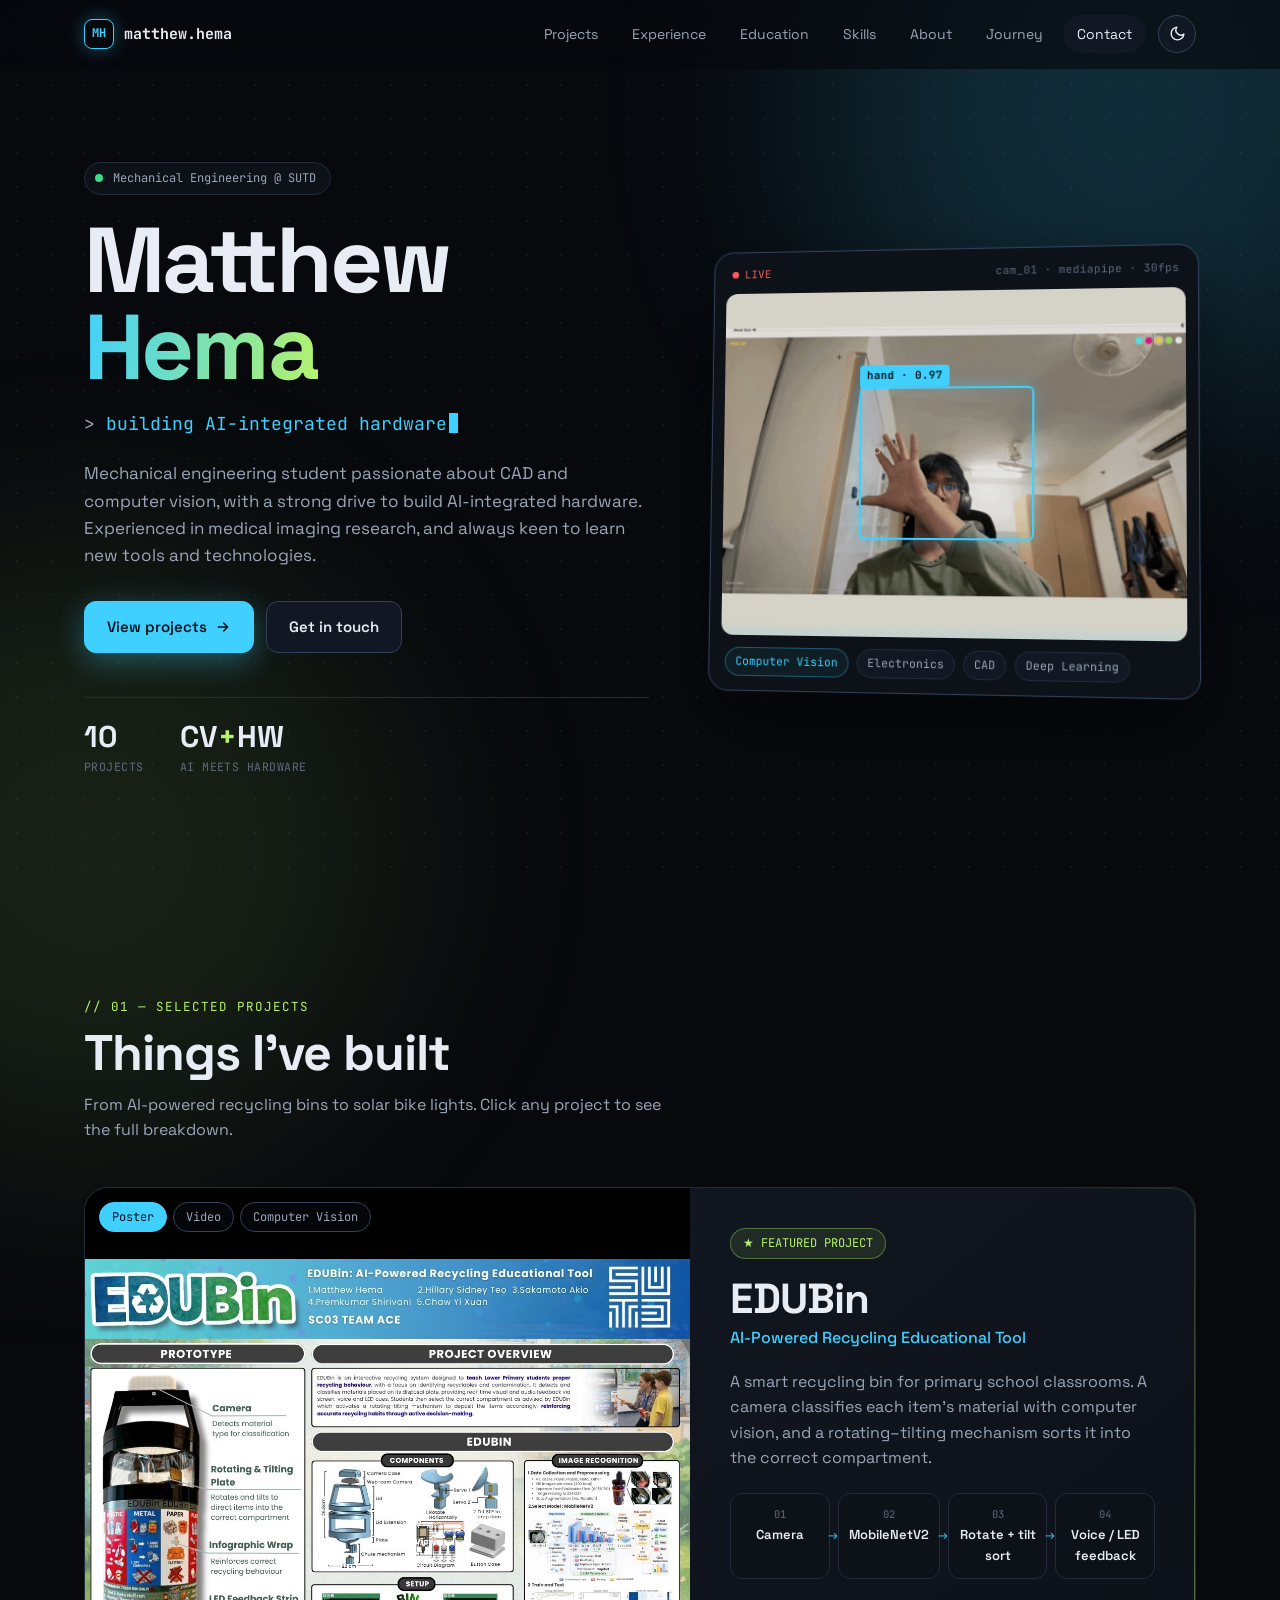
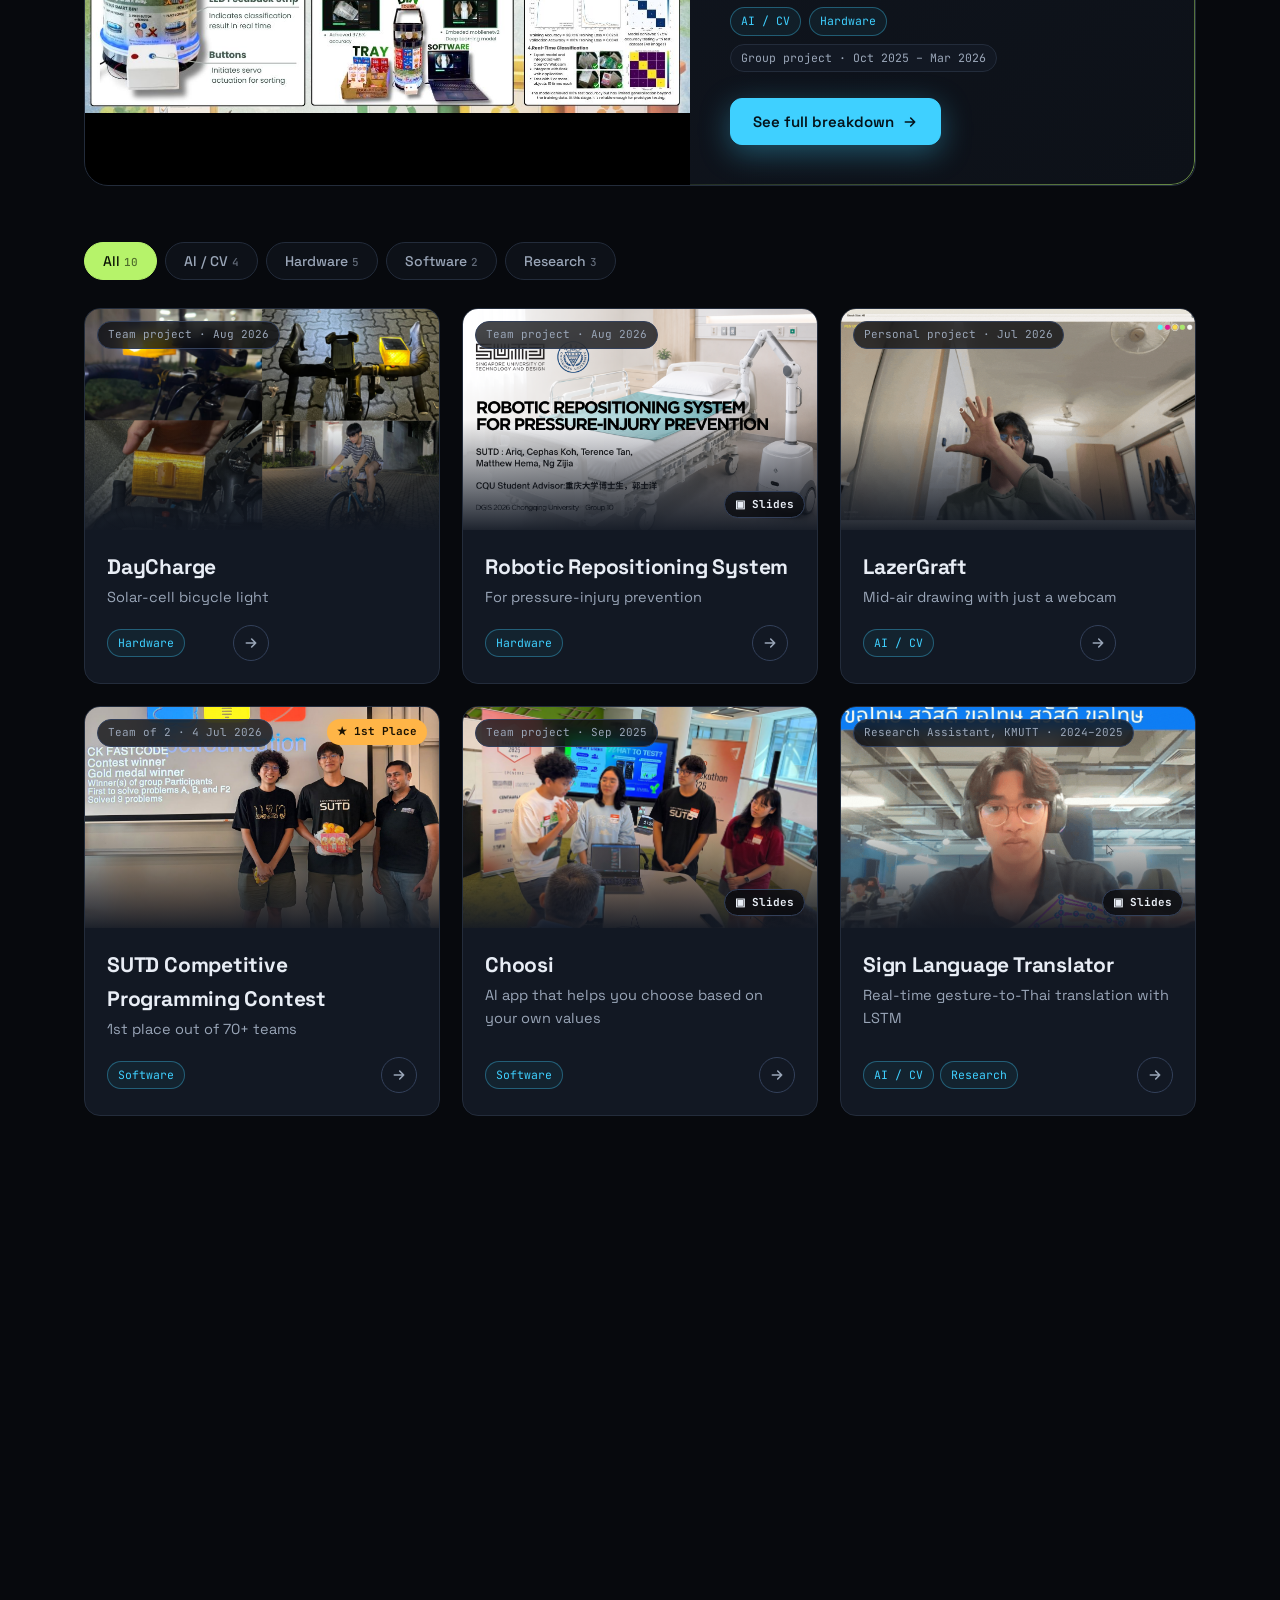
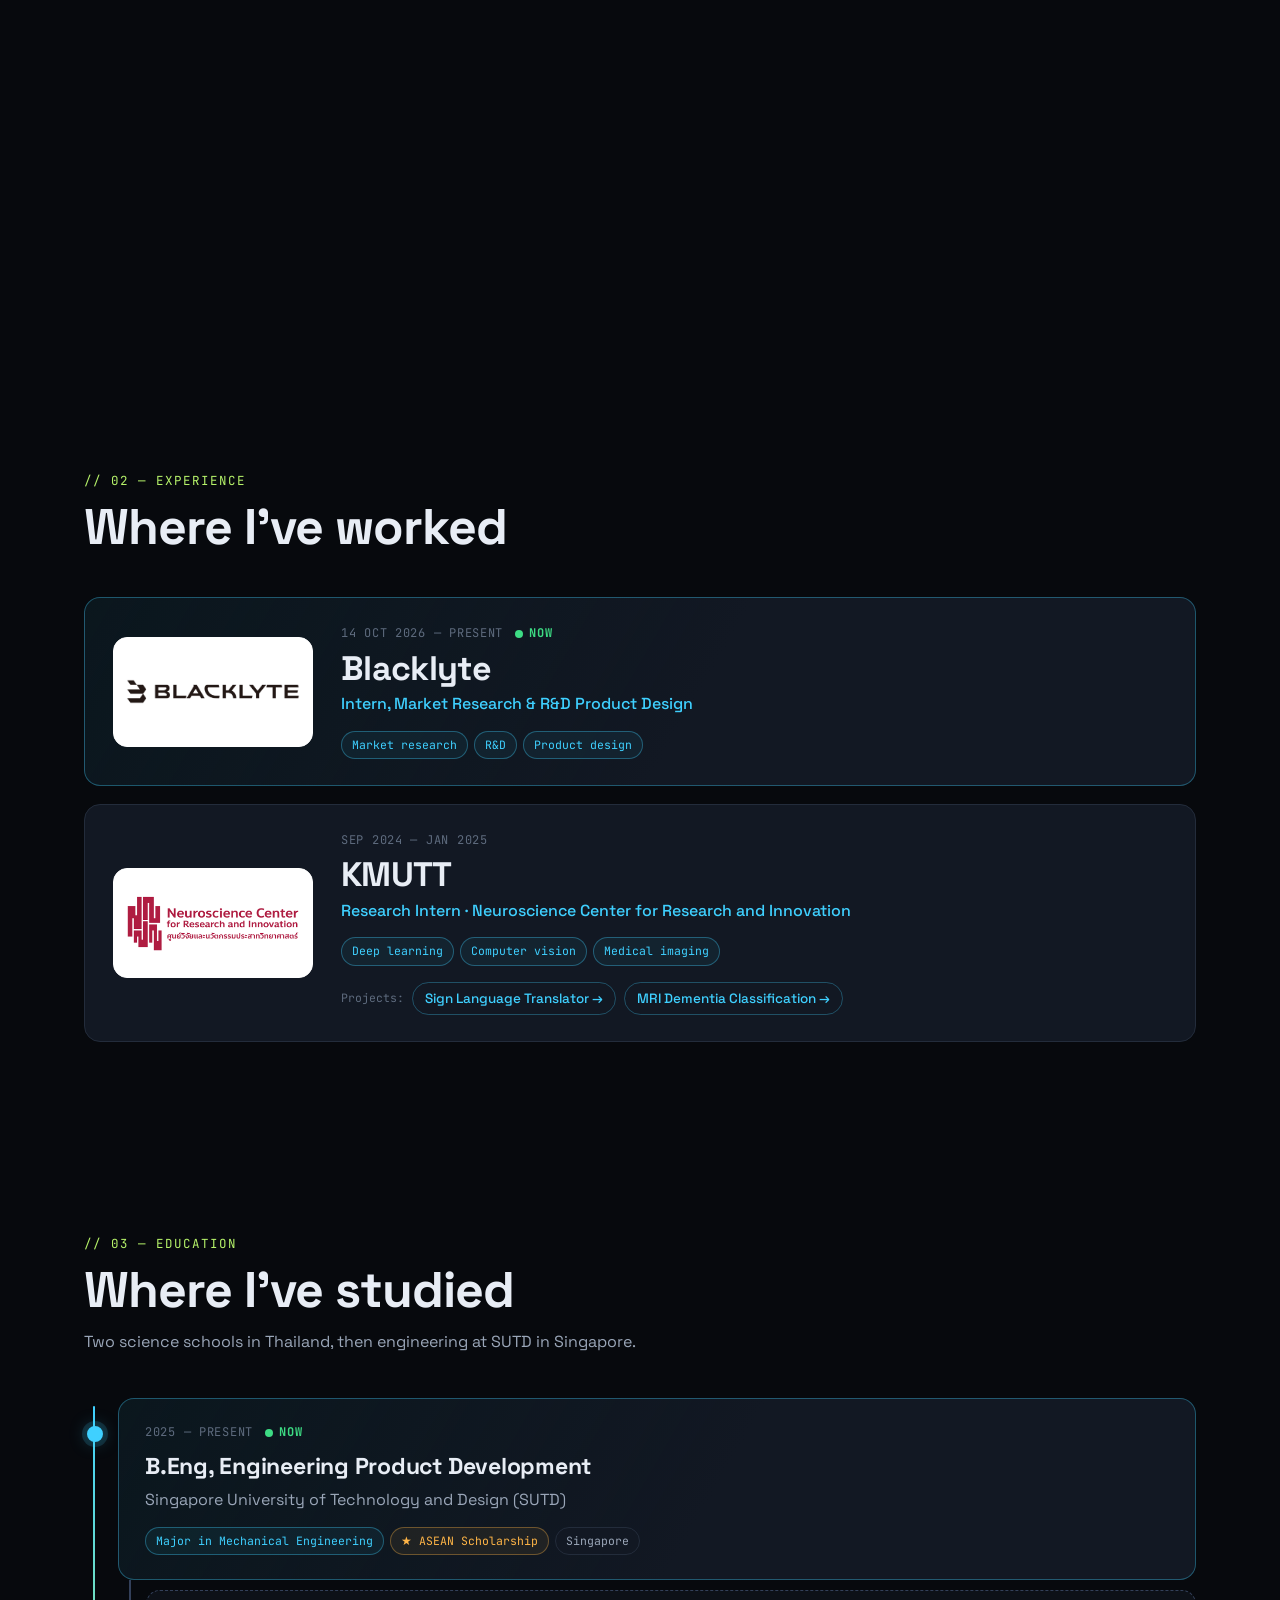
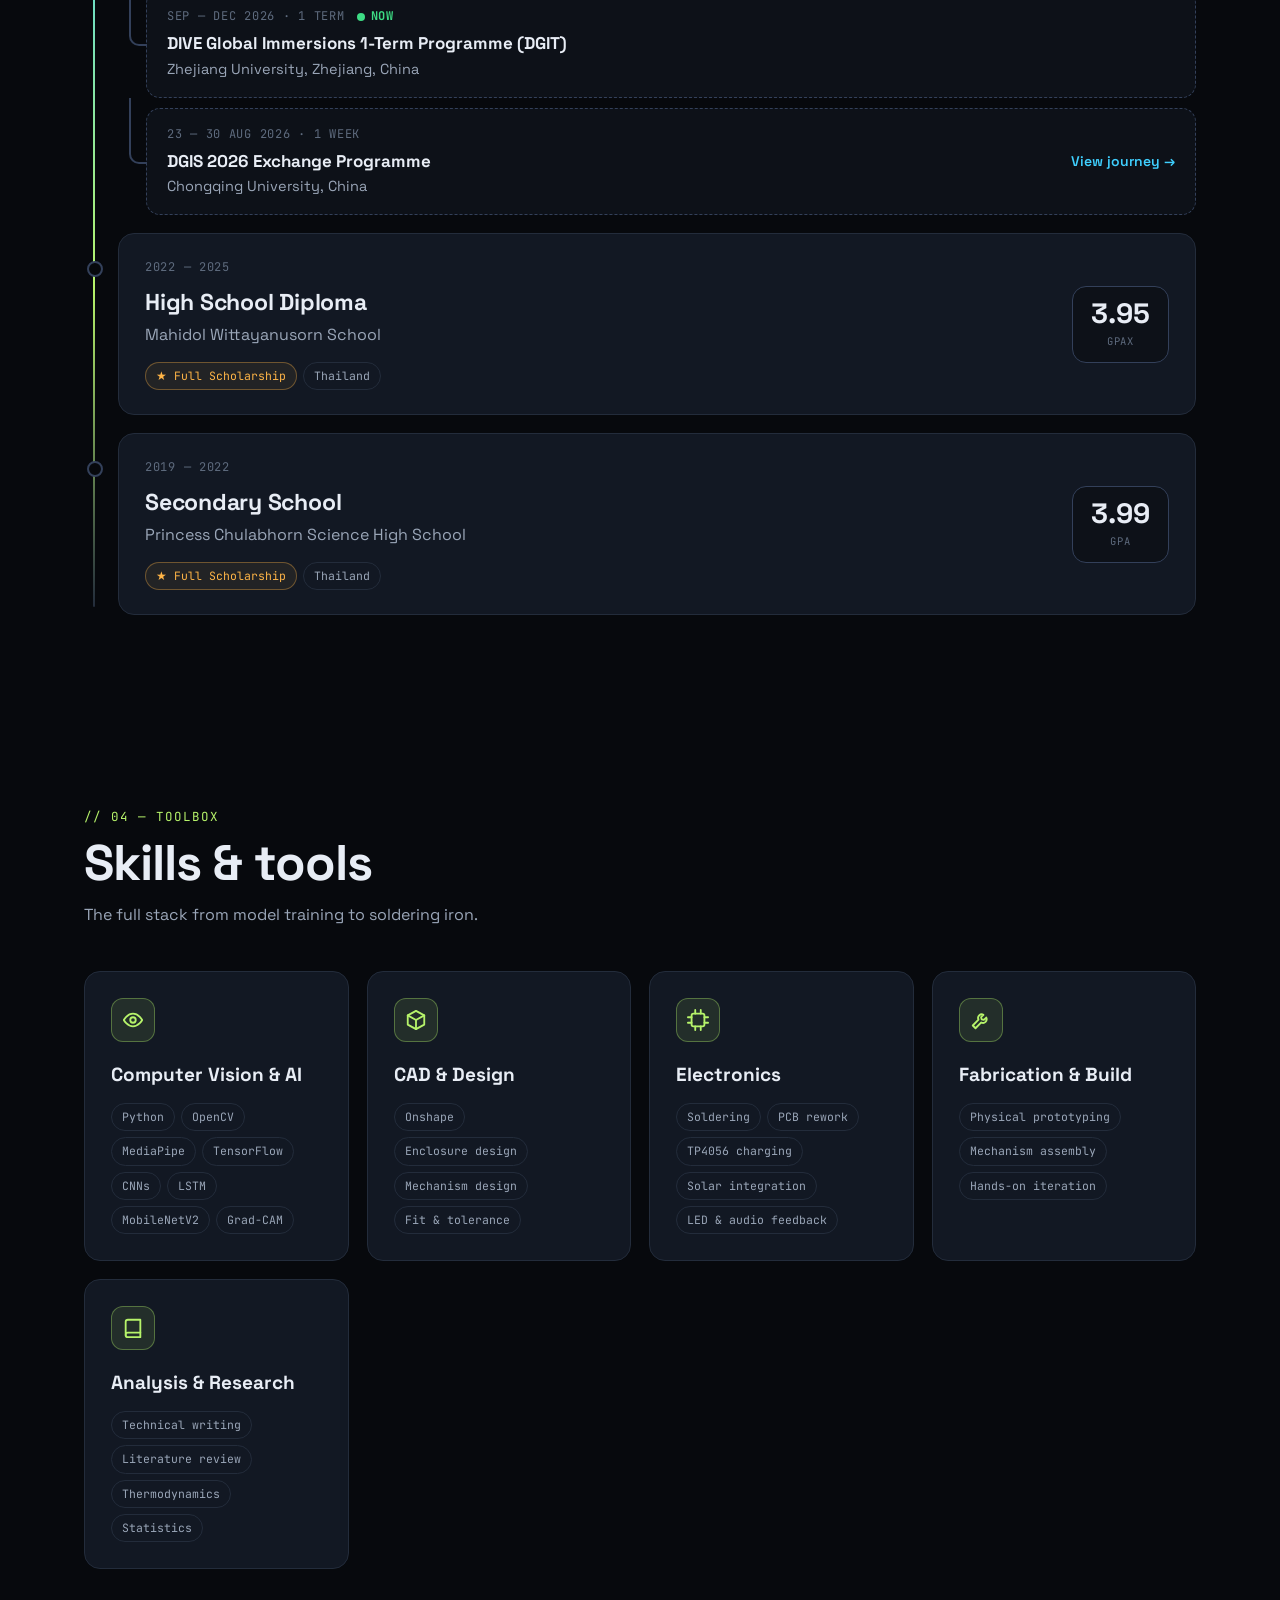
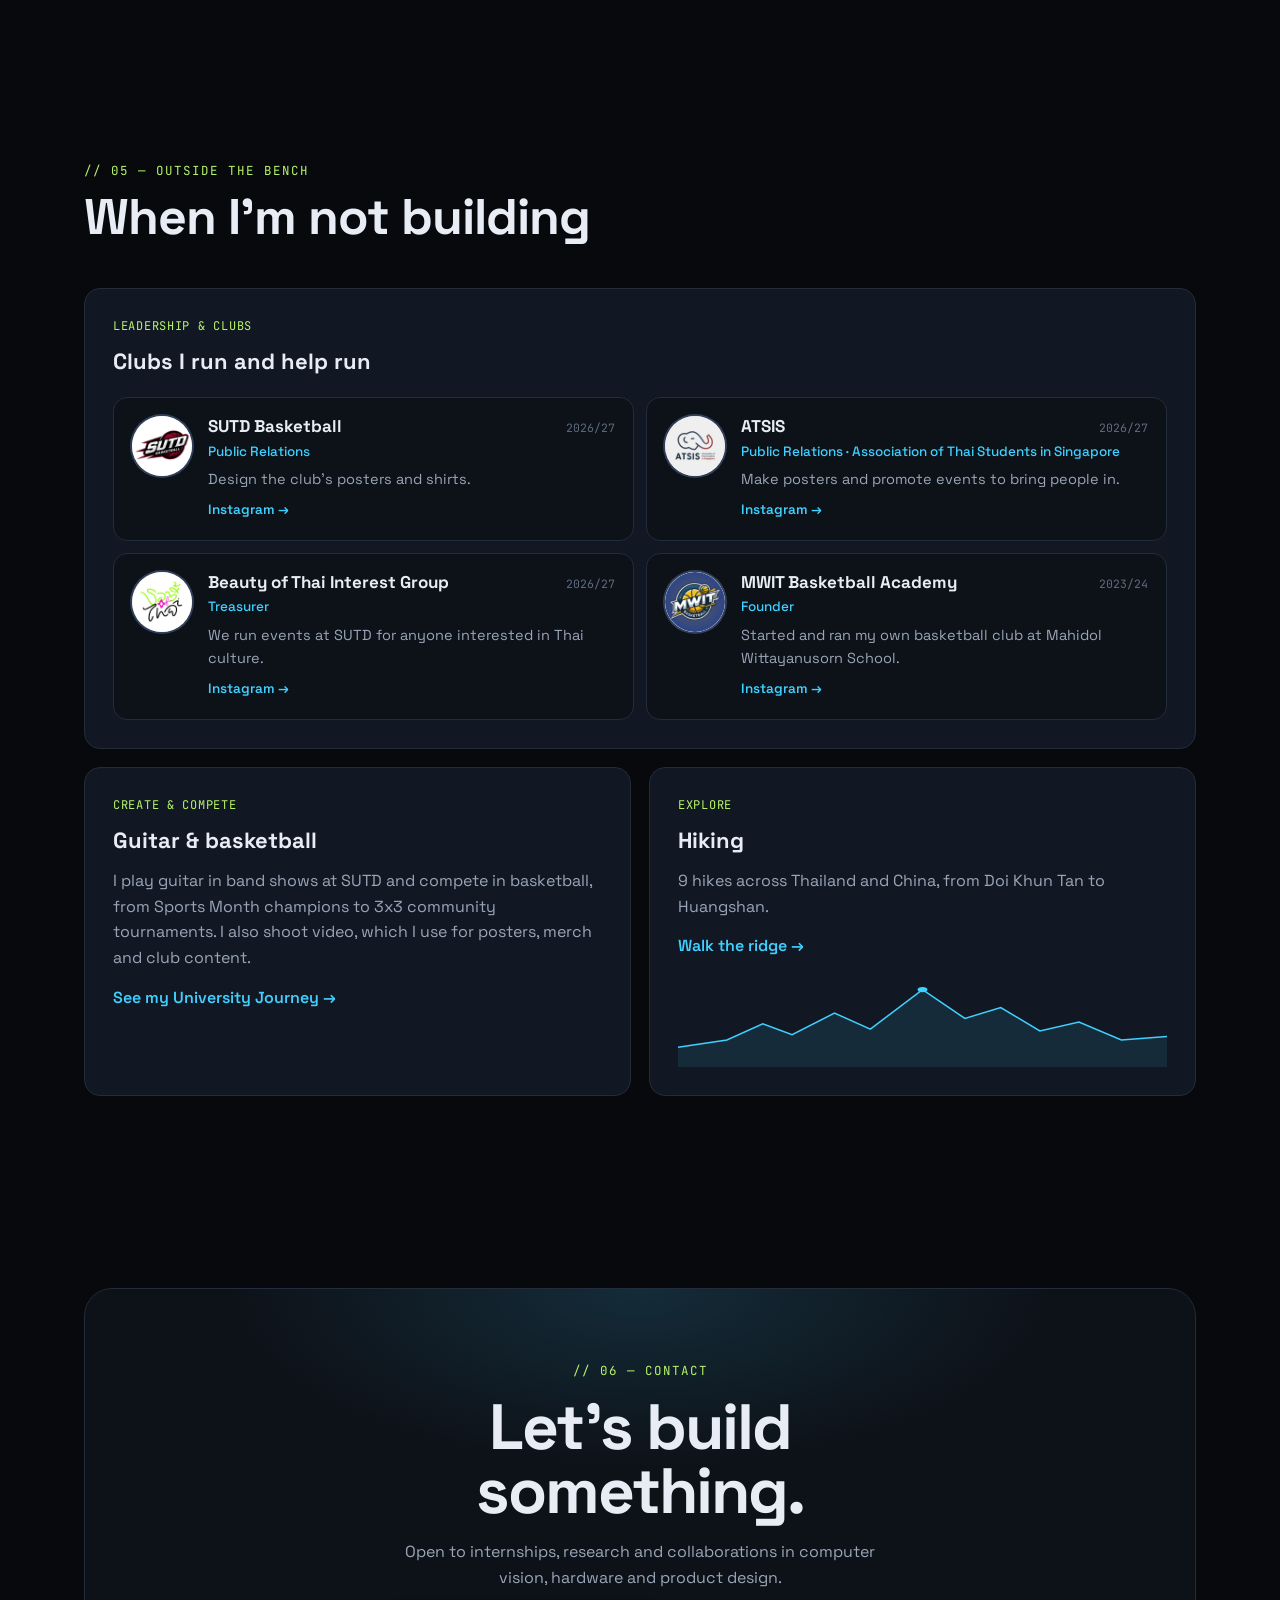
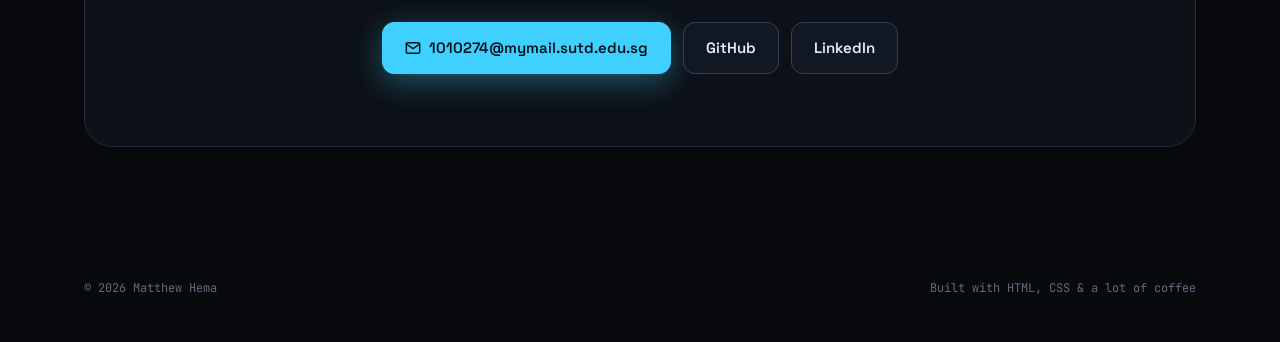
==== index.html @ cde716ae "Add University Journey page, light mode, clubs and new projects - journey.html: term-by-term class p" ====
<!DOCTYPE html>
<html lang="en">
<head>
<meta charset="UTF-8">
<meta name="viewport" content="width=device-width, initial-scale=1">
<title>Matthew Hema — Portfolio</title>
<meta name="description" content="Mechanical engineering student building AI-integrated hardware: computer vision, electronics and CAD.">
<link rel="preconnect" href="https://fonts.googleapis.com">
<link rel="preconnect" href="https://fonts.gstatic.com" crossorigin>
<link href="https://fonts.googleapis.com/css2?family=Space+Grotesk:wght@400;500;600;700&family=JetBrains+Mono:wght@400;500;700&display=swap" rel="stylesheet">
<style>
  :root{
    --bg:#07090D;
    --bg-2:#0D1118;
    --surface:#121823;
    --surface-2:#182030;
    --border:#232C3B;
    --border-strong:#33405A;  
    --text:#E8EDF5;
    --text-soft:#9AA6B8;
    --text-faint:#5E6B7E;
    --accent:#3FD0FF;
    --accent-2:#7C6CFF;
    --accent-glow:rgba(63,208,255,0.35);
    --warm:#FFB547;
    --nav-bg:rgba(7,9,13,0.65);
    --media-bg:#000;
    --media-bg-2:#05070A;
    --glow-opacity:1;

    --font-head:'Space Grotesk', system-ui, sans-serif;
    --font-mono:'JetBrains Mono', ui-monospace, monospace;

    --radius:16px;
    --max:1160px;
  }

  *{box-sizing:border-box;}
  html{scroll-behavior:smooth;}
  body{
    margin:0;
    background:var(--bg);
    color:var(--text);
    font-family:var(--font-head);
    font-size:16px;
    line-height:1.6;
    overflow-x:hidden;
  }
  img{max-width:100%; display:block;}
  a{color:inherit;}
  ::selection{background:var(--accent); color:var(--bg);}

  /* background: interactive dot grid canvas + soft glows */
  #bgCanvas{
    position:fixed; inset:0;
    width:100%; height:100%;
    z-index:-2;
    pointer-events:none;
  }
  .glow{
    position:fixed;
    width:620px; height:620px;
    border-radius:50%;
    filter:blur(120px);
    opacity:0.18;
    z-index:-1;
    pointer-events:none;
  }
  .glow.a{background:var(--accent); top:-200px; right:-160px;}
  .glow.b{background:var(--accent-2); bottom:-260px; left:-220px; opacity:0.14;}

  .wrap{max-width:var(--max); margin:0 auto; padding:0 24px;}

  /* NAV */
  .nav{
    position:sticky; top:0;
    z-index:50;
    backdrop-filter:blur(14px);
    -webkit-backdrop-filter:blur(14px);
    background:var(--nav-bg);
    border-bottom:1px solid transparent;
    transition:border-color .3s ease;
  }
  .nav.scrolled{border-bottom-color:var(--border);}
  .nav-inner{
    display:flex; align-items:center; justify-content:space-between;
    height:68px;
  }
  .logo{
    font-family:var(--font-mono);
    font-weight:700;
    font-size:15px;
    text-decoration:none;
    display:flex; align-items:center; gap:10px;
  }
  .logo-mark{
    width:30px; height:30px;
    border:1.5px solid var(--accent);
    border-radius:8px;
    display:grid; place-items:center;
    color:var(--accent);
    font-size:12px;
    box-shadow:0 0 18px var(--accent-glow);
  }
  .nav-links{display:flex; gap:6px;}
  .nav-links a{
    text-decoration:none;
    font-size:14px;
    color:var(--text-soft);
    padding:8px 14px;
    border-radius:999px;
    transition:color .2s, background .2s;
  }
  .nav-links a:hover, .nav-links a.active{color:var(--text); background:var(--surface);}

  /* HERO */
  .hero{
    min-height:calc(100vh - 68px);
    display:grid;
    grid-template-columns:1.15fr 1fr;
    gap:56px;
    align-items:center;
    padding:48px 0 80px;
  }
  .status-pill{
    display:inline-flex; align-items:center; gap:10px;
    font-family:var(--font-mono);
    font-size:12px;
    color:var(--text-soft);
    border:1px solid var(--border);
    background:var(--bg-2);
    padding:6px 14px 6px 10px;
    border-radius:999px;
  }
  .pulse{
    width:8px; height:8px; border-radius:50%;
    background:#3DDC84;
    box-shadow:0 0 0 0 rgba(61,220,132,.6);
    animation:pulse 2s infinite;
  }
  @keyframes pulse{
    0%{box-shadow:0 0 0 0 rgba(61,220,132,.55);}
    70%{box-shadow:0 0 0 10px rgba(61,220,132,0);}
    100%{box-shadow:0 0 0 0 rgba(61,220,132,0);}
  }
  h1.hero-name{
    font-size:clamp(48px, 8vw, 92px);
    line-height:0.95;
    letter-spacing:-0.03em;
    margin:22px 0 18px;
    font-weight:700;
  }
  h1.hero-name .grad{
    background:linear-gradient(100deg, var(--accent) 0%, var(--accent-2) 100%);
    -webkit-background-clip:text; background-clip:text;
    color:transparent;
  }
  .typed-line{
    font-family:var(--font-mono);
    font-size:clamp(15px, 2vw, 18px);
    color:var(--text-soft);
    min-height:1.6em;
  }
  .typed-line .typed{color:var(--accent);}
  .typed-line .caret{
    display:inline-block; width:9px; height:1.1em;
    background:var(--accent);
    vertical-align:-3px; margin-left:2px;
    animation:blink 1s steps(1) infinite;
  }
  @keyframes blink{50%{opacity:0;}}
  .hero-bio{
    color:var(--text-soft);
    max-width:52ch;
    font-size:17px;
    margin:22px 0 32px;
  }
  .btn-row{display:flex; gap:12px; flex-wrap:wrap;}
  .btn{
    display:inline-flex; align-items:center; gap:8px;
    font-family:var(--font-head);
    font-weight:600;
    font-size:15px;
    padding:13px 22px;
    border-radius:12px;
    text-decoration:none;
    border:1px solid var(--border-strong);
    color:var(--text);
    background:var(--surface);
    cursor:pointer;
    transition:transform .2s, box-shadow .2s, border-color .2s;
  }
  .btn:hover{transform:translateY(-2px); border-color:var(--accent);}
  .btn.primary{
    background:var(--accent);
    color:#04121A;
    border-color:var(--accent);
    box-shadow:0 8px 30px var(--accent-glow);
  }
  .btn.primary:hover{box-shadow:0 12px 40px var(--accent-glow);}

  .stats{
    display:flex; gap:36px; flex-wrap:wrap;
    margin-top:44px;
    padding-top:24px;
    border-top:1px solid var(--border);
  }
  .stat .num{font-size:30px; font-weight:700; line-height:1;}
  .stat .num span{color:var(--accent);}
  .stat .lbl{font-family:var(--font-mono); font-size:11.5px; color:var(--text-faint); margin-top:6px; letter-spacing:.04em;}

  /* hero "camera feed" panel */
  .feed{
    position:relative;
    border-radius:20px;
    border:1px solid var(--border-strong);
    background:var(--bg-2);
    padding:12px;
    box-shadow:0 30px 80px rgba(0,0,0,.5), 0 0 0 1px rgba(63,208,255,.05);
    transform:perspective(1200px) rotateY(-6deg) rotateX(3deg);
    transition:transform .4s ease;
  }
  .feed:hover{transform:perspective(1200px) rotateY(0) rotateX(0);}
  .feed-top{
    display:flex; justify-content:space-between; align-items:center;
    font-family:var(--font-mono); font-size:11px; color:var(--text-faint);
    padding:2px 6px 10px;
  }
  .feed-top .rec{color:#FF5D5D; display:flex; align-items:center; gap:6px;}
  .feed-top .rec::before{content:""; width:7px; height:7px; border-radius:50%; background:#FF5D5D; animation:blink 1.2s steps(1) infinite;}
  .feed-screen{
    position:relative;
    aspect-ratio:4/3;
    border-radius:12px;
    overflow:hidden;
    background:#000;
  }
  .feed-screen img{width:100%; height:100%; object-fit:cover; opacity:.92;}
  .scanline{
    position:absolute; left:0; right:0; height:2px;
    background:linear-gradient(90deg, transparent, var(--accent), transparent);
    box-shadow:0 0 14px var(--accent);
    animation:scan 3.2s linear infinite;
  }
  @keyframes scan{0%{top:0;} 100%{top:100%;}}
  .bbox{
    position:absolute;
    border:2px solid var(--accent);
    border-radius:6px;
    box-shadow:0 0 16px var(--accent-glow), inset 0 0 16px rgba(63,208,255,.15);
    transition:left .25s ease, top .25s ease, width .25s ease, height .25s ease;
    pointer-events:none;
  }
  .bbox-label{
    position:absolute; top:-24px; left:-2px;
    font-family:var(--font-mono); font-size:11px; font-weight:700;
    background:var(--accent); color:#04121A;
    padding:2px 7px; border-radius:4px 4px 4px 0;
    white-space:nowrap;
  }
  .feed-bottom{
    display:flex; gap:8px; flex-wrap:wrap;
    padding:12px 4px 2px;
  }
  .chip{
    font-family:var(--font-mono);
    font-size:11.5px;
    color:var(--text-soft);
    border:1px solid var(--border);
    background:var(--surface);
    padding:4px 10px;
    border-radius:999px;
    white-space:nowrap;
  }
  .chip.accent{color:var(--accent); border-color:rgba(63,208,255,.35); background:rgba(63,208,255,.06);}

  /* SECTIONS */
  section{padding:96px 0;}
  .sec-head{margin-bottom:44px;}
  .sec-kicker{
    font-family:var(--font-mono);
    font-size:12.5px;
    color:var(--accent);
    letter-spacing:.08em;
  }
  .sec-title{
    font-size:clamp(32px, 5vw, 50px);
    letter-spacing:-0.02em;
    line-height:1.05;
    margin:10px 0 12px;
  }
  .sec-sub{color:var(--text-soft); max-width:60ch; margin:0;}

  /* FEATURED */
  .featured{
    display:grid;
    grid-template-columns:1.2fr 1fr;
    border:1px solid var(--border);
    border-radius:24px;
    background:linear-gradient(140deg, var(--surface) 0%, var(--bg-2) 100%);
    overflow:hidden;
    position:relative;
  }
  .featured::before{
    content:"";
    position:absolute; inset:0;
    border-radius:24px;
    padding:1px;
    background:linear-gradient(130deg, rgba(63,208,255,.6), transparent 40%, transparent 60%, rgba(124,108,255,.5));
    -webkit-mask:linear-gradient(#000 0 0) content-box, linear-gradient(#000 0 0);
    -webkit-mask-composite:xor; mask-composite:exclude;
    pointer-events:none;
  }
  .featured-media{
    position:relative;
    background:var(--media-bg);
    min-height:420px;
  }
  .featured-media .fm{
    position:absolute; inset:0;
    width:100%; height:100%;
    object-fit:contain;
    border:0;
    opacity:0; visibility:hidden;
    transition:opacity .4s ease, visibility .4s;
  }
  .featured-media .fm.active{opacity:1; visibility:visible;}
  .media-tabs{
    position:absolute; left:14px; top:14px;
    display:flex; gap:6px; z-index:2;
  }
  .media-tab{
    font-family:var(--font-mono); font-size:12px;
    padding:6px 12px; border-radius:999px;
    border:1px solid var(--border-strong);
    background:rgba(7,9,13,.75);
    color:var(--text-soft);
    cursor:pointer;
    backdrop-filter:blur(8px);
  }
  .media-tab.active{color:#04121A; background:var(--accent); border-color:var(--accent);}
  .featured-body{padding:40px;}
  .featured-badge{
    display:inline-flex; align-items:center; gap:8px;
    font-family:var(--font-mono); font-size:12px;
    color:var(--warm);
    border:1px solid rgba(255,181,71,.35);
    background:rgba(255,181,71,.07);
    padding:5px 12px; border-radius:999px;
  }
  .featured-body h3{
    font-size:clamp(30px, 4vw, 42px);
    letter-spacing:-0.02em;
    margin:18px 0 4px;
    line-height:1.05;
  }
  .featured-body .subtitle{color:var(--accent); font-weight:500; margin-bottom:18px;}
  .featured-body p{color:var(--text-soft); margin:0 0 22px;}
  .tag-row{display:flex; gap:8px; flex-wrap:wrap; margin-bottom:26px;}

  .pipeline{
    display:grid;
    grid-template-columns:repeat(4, 1fr);
    gap:8px;
    margin:0 0 28px;
  }
  .pipe-step{
    border:1px solid var(--border);
    background:var(--bg-2);
    border-radius:12px;
    padding:12px 10px;
    text-align:center;
    position:relative;
  }
  .pipe-step .n{font-family:var(--font-mono); font-size:10.5px; color:var(--text-faint);}
  .pipe-step .t{font-size:13px; font-weight:600; margin-top:2px;}
  .pipe-step:not(:last-child)::after{
    content:"→";
    position:absolute; right:-9px; top:50%;
    transform:translateY(-50%);
    color:var(--accent); font-size:12px;
    z-index:1;
  }

  /* FILTERS + GRID */
  .filters{display:flex; gap:8px; flex-wrap:wrap; margin-bottom:28px;}
  .filter{
    font-family:var(--font-head);
    font-size:14px; font-weight:500;
    padding:9px 18px;
    border-radius:999px;
    border:1px solid var(--border);
    background:var(--bg-2);
    color:var(--text-soft);
    cursor:pointer;
    transition:all .2s ease;
  }
  .filter:hover{color:var(--text); border-color:var(--border-strong);}
  .filter.active{color:#04121A; background:var(--text); border-color:var(--text);}
  .filter .count{font-family:var(--font-mono); font-size:11px; opacity:.6; margin-left:4px;}

  .grid{
    display:grid;
    grid-template-columns:repeat(auto-fill, minmax(330px, 1fr));
    gap:22px;
  }
  .card{
    position:relative;
    border:1px solid var(--border);
    border-radius:var(--radius);
    background:var(--surface);
    overflow:hidden;
    cursor:pointer;
    text-align:left;
    color:inherit;
    font:inherit;
    padding:0;
    display:flex; flex-direction:column;
    transition:transform .3s ease, border-color .3s ease, box-shadow .3s ease, opacity .3s ease;
  }
  .card:hover, .card:focus-visible{
    transform:translateY(-6px);
    border-color:rgba(63,208,255,.5);
    box-shadow:0 20px 50px rgba(0,0,0,.45), 0 0 30px rgba(63,208,255,.08);
    outline:none;
  }
  .card.hide{display:none;}
  .card-media{
    position:relative;
    aspect-ratio:16/10;
    overflow:hidden;
    background:var(--media-bg);
  }
  .card-media img{
    width:100%; height:100%;
    object-fit:cover;
    transition:transform .6s ease;
  }
  .card:hover .card-media img{transform:scale(1.06);}
  .no-media{
    width:100%; height:100%;
    display:flex; flex-direction:column; align-items:center; justify-content:center; gap:10px;
    font-family:var(--font-mono); font-size:12px; color:var(--text-faint);
    background:
      radial-gradient(circle at 50% 40%, rgba(63,208,255,.10), transparent 60%),
      var(--bg-2);
  }
  .card-media::after{
    content:"";
    position:absolute; inset:0;
    background:linear-gradient(180deg, transparent 50%, color-mix(in srgb, var(--surface) 95%, transparent) 100%);
  }
  .card-type{
    position:absolute; top:12px; left:12px; z-index:1;
    font-family:var(--font-mono); font-size:11px;
    padding:4px 10px; border-radius:999px;
    background:rgba(7,9,13,.75); border:1px solid var(--border-strong);
    color:var(--text-soft);
    backdrop-filter:blur(8px);
  }
  .card-award, .card-video{
    position:absolute; top:12px; right:12px; z-index:1;
    font-family:var(--font-mono); font-size:11px; font-weight:700;
    padding:4px 10px; border-radius:999px;
    color:#1A1203; background:var(--warm);
    box-shadow:0 0 18px rgba(255,181,71,.35);
  }
  .card-video{
    top:auto; bottom:12px; right:12px;
    color:var(--text); background:rgba(7,9,13,.75);
    border:1px solid var(--border-strong); box-shadow:none;
    backdrop-filter:blur(8px);
  }
  .card-body{padding:20px 22px 22px; display:flex; flex-direction:column; flex:1;}
  .card-body h3{font-size:21px; margin:0 0 2px; letter-spacing:-0.01em;}
  .card-body .card-sub{color:var(--text-soft); font-size:14.5px; margin:0 0 16px;}
  .card-foot{
    margin-top:auto;
    display:flex; justify-content:space-between; align-items:center; gap:10px;
  }
  .card-tags{display:flex; gap:6px; flex-wrap:wrap;}
  .card-arrow{
    flex:none;
    width:36px; height:36px; border-radius:50%;
    border:1px solid var(--border-strong);
    display:grid; place-items:center;
    color:var(--text-soft);
    transition:all .3s ease;
  }
  .card:hover .card-arrow{background:var(--accent); border-color:var(--accent); color:#04121A; transform:rotate(-45deg);}

  .card.placeholder{
    cursor:default;
    border-style:dashed;
    background:transparent;
    align-items:center; justify-content:center;
    min-height:320px;
    text-align:center;
    padding:24px;
  }
  .card.placeholder:hover{transform:none; box-shadow:none; border-color:var(--border-strong);}
  .placeholder .plus{
    width:54px; height:54px; border-radius:50%;
    border:1px dashed var(--border-strong);
    display:grid; place-items:center;
    font-size:24px; color:var(--text-faint);
    margin:0 auto 14px;
  }
  .placeholder .ph-title{font-weight:600;}
  .placeholder .ph-sub{font-family:var(--font-mono); font-size:12px; color:var(--text-faint);}

  /* MODAL */
  .modal{
    position:fixed; inset:0; z-index:100;
    display:none;
    align-items:center; justify-content:center;
    padding:24px;
  }
  .modal.open{display:flex;}
  .modal-backdrop{
    position:absolute; inset:0;
    background:rgba(3,5,8,.78);
    backdrop-filter:blur(6px);
    animation:fade .25s ease;
  }
  .modal-panel{
    position:relative;
    width:min(1040px, 100%);
    max-height:calc(100vh - 48px);
    overflow:auto;
    background:var(--bg-2);
    border:1px solid var(--border-strong);
    border-radius:22px;
    box-shadow:0 40px 120px rgba(0,0,0,.6);
    animation:pop .3s cubic-bezier(.2,.9,.3,1.2);
  }
  @keyframes fade{from{opacity:0;}}
  @keyframes pop{from{opacity:0; transform:translateY(20px) scale(.97);}}
  .modal-close{
    position:absolute; top:14px; right:14px; z-index:3;
    width:40px; height:40px; border-radius:50%;
    border:1px solid var(--border-strong);
    background:rgba(7,9,13,.8);
    color:var(--text); font-size:20px;
    cursor:pointer;
    display:grid; place-items:center;
  }
  .modal-close:hover{border-color:var(--accent); color:var(--accent);}
  .modal-grid{display:grid; grid-template-columns:1.15fr 1fr;}
  .modal-gallery{padding:16px; background:var(--media-bg); border-radius:22px 0 0 22px;}
  .modal-main{
    aspect-ratio:4/3;
    border-radius:12px;
    overflow:hidden;
    background:var(--media-bg-2);
  }
  .modal-main img{width:100%; height:100%; object-fit:contain;}
  .modal-main iframe{width:100%; height:100%; border:0; display:block;}
  .thumb{position:relative;}
  .thumb.is-video::after{
    content:"▶";
    position:absolute; inset:0;
    display:grid; place-items:center;
    color:#fff; font-size:16px;
    background:rgba(0,0,0,.35);
  }
  .results{
    display:grid; grid-template-columns:repeat(3, 1fr);
    gap:8px; margin:18px 0 0;
  }
  .result{
    border:1px solid var(--border);
    background:var(--surface);
    border-radius:12px;
    padding:12px;
  }
  .result .r-num{font-size:22px; font-weight:700; color:var(--accent); line-height:1.1;}
  .result .r-lbl{font-family:var(--font-mono); font-size:10.5px; color:var(--text-faint); margin-top:4px; line-height:1.4;}
  .awards{list-style:none; padding:0; margin:18px 0 0; display:grid; gap:8px;}
  .awards li{
    display:flex; gap:10px; align-items:flex-start;
    font-size:14px; color:var(--text);
    border:1px solid rgba(255,181,71,.25);
    background:rgba(255,181,71,.05);
    border-radius:10px;
    padding:9px 12px;
  }
  .awards li::before{content:"★"; color:var(--warm); flex:none;}
  .modal-thumbs{display:flex; gap:8px; margin-top:10px; flex-wrap:wrap;}
  .thumb{
    width:84px; aspect-ratio:4/3;
    border-radius:8px; overflow:hidden;
    border:2px solid transparent;
    padding:0; background:var(--media-bg-2);
    cursor:pointer; opacity:.55;
    transition:opacity .2s, border-color .2s;
  }
  .thumb img{width:100%; height:100%; object-fit:cover;}
  .thumb-text{display:grid; place-items:center; height:100%; font-family:var(--font-mono); font-size:11px; color:var(--text-soft);}
  /* slide decks are 16:9, so drop the 4:3 frame when one is showing */
  .modal-main:has(iframe){aspect-ratio:16/9;}
  .thumb.active, .thumb:hover{opacity:1; border-color:var(--accent);}
  .thumb-label{font-family:var(--font-mono); font-size:11px; color:var(--text-faint); margin-top:8px;}
  .modal-info{padding:36px 34px 34px;}
  .modal-info .m-type{font-family:var(--font-mono); font-size:12px; color:var(--warm);}
  .modal-info h3{font-size:clamp(26px, 3.4vw, 34px); line-height:1.1; letter-spacing:-0.02em; margin:10px 0 6px;}
  .modal-info .m-sub{color:var(--accent); margin:0 0 18px; font-weight:500;}
  .modal-info p{color:var(--text-soft); margin:0 0 14px;}
  .specs{
    margin:22px 0 0;
    border:1px solid var(--border);
    border-radius:14px;
    overflow:hidden;
  }
  .spec{
    display:grid; grid-template-columns:120px 1fr;
    gap:14px;
    padding:11px 16px;
    font-size:14px;
    border-top:1px solid var(--border);
  }
  .spec:first-child{border-top:none;}
  .spec dt{font-family:var(--font-mono); font-size:11.5px; color:var(--text-faint); padding-top:2px; letter-spacing:.03em;}
  .spec dd{margin:0; color:var(--text);}
  .m-link{
    display:inline-flex; align-items:center; gap:8px;
    margin-top:22px;
    color:var(--accent); font-weight:600; text-decoration:none;
    border-bottom:1px solid rgba(63,208,255,.4);
  }

  /* EXPERIENCE */
  .jobs{display:grid; gap:18px;}
  .job{
    display:grid; grid-template-columns:200px 1fr; gap:28px; align-items:center;
    border:1px solid var(--border);
    background:var(--surface);
    border-radius:var(--radius);
    padding:26px 28px;
    transition:transform .3s, border-color .3s;
  }
  .job:hover{transform:translateY(-3px); border-color:var(--border-strong);}
  .job.current{
    border-color:rgba(63,208,255,.35);
    background:linear-gradient(120deg, rgba(63,208,255,.07), var(--surface) 55%);
  }
  .job.current:hover{border-color:var(--accent);}
  /* logo panel fits both wide wordmarks and square emblems */
  .job-logo{
    position:relative;
    height:110px; border-radius:14px;
    border:1px solid var(--border-strong);
    background:var(--bg);
    display:grid; place-items:center;
    overflow:hidden;
  }
  .job-logo img{position:absolute; inset:18px; width:calc(100% - 36px); height:calc(100% - 36px); object-fit:contain; z-index:1;}
  .job-logo img + .job-initial{visibility:hidden;}
  /* for logos designed on a white background */
  .job-logo.light{background:#fff; border-color:#fff;}
  .job-logo.light .job-initial{color:#111;}
  .job-logo.light img{inset:12px; width:calc(100% - 24px); height:calc(100% - 24px);}
  .job-initial{font-size:40px; font-weight:700; color:var(--text);}
  .job h3{font-size:clamp(26px, 3.6vw, 34px); line-height:1.1; margin:6px 0 4px; letter-spacing:-0.02em;}
  .job-role{color:var(--accent); margin-bottom:14px; font-weight:500; font-size:16px;}
  .job-links{display:flex; align-items:center; gap:8px; flex-wrap:wrap; margin-top:16px;}
  .job-links-label{font-family:var(--font-mono); font-size:11.5px; color:var(--text-faint);}
  .job-link{
    font:inherit; font-size:13.5px; font-weight:500;
    color:var(--accent);
    background:transparent;
    border:1px solid rgba(63,208,255,.3);
    border-radius:999px;
    padding:5px 12px;
    cursor:pointer;
    transition:background .2s;
  }
  .job-link:hover{background:rgba(63,208,255,.1);}
  @media (max-width:720px){
    .job{grid-template-columns:1fr; gap:18px; padding:20px;}
    .job-logo{height:84px; max-width:240px;}
  }

  /* EDUCATION TIMELINE */
  .timeline{
    list-style:none; margin:0; padding:0 0 0 34px;
    position:relative;
    display:grid; gap:18px;
  }
  .timeline::before{
    content:"";
    position:absolute; left:9px; top:8px; bottom:8px; width:2px;
    background:linear-gradient(180deg, var(--accent), var(--accent-2) 60%, var(--border) 100%);
    border-radius:2px;
  }
  .edu{position:relative;}
  .edu-dot{
    position:absolute; left:-31px; top:28px;
    width:16px; height:16px; border-radius:50%;
    background:var(--bg); border:2px solid var(--border-strong);
  }
  .edu.current .edu-dot{border-color:var(--accent); background:var(--accent); box-shadow:0 0 0 5px rgba(63,208,255,.15), 0 0 18px var(--accent-glow);}
  .edu-card{
    display:flex; justify-content:space-between; align-items:center; gap:24px;
    border:1px solid var(--border);
    background:var(--surface);
    border-radius:var(--radius);
    padding:24px 26px;
    transition:border-color .3s, transform .3s;
  }
  .edu-card:hover{border-color:var(--border-strong); transform:translateX(4px);}
  .edu.current .edu-card{
    border-color:rgba(63,208,255,.35);
    background:linear-gradient(120deg, rgba(63,208,255,.07), var(--surface) 55%);
  }
  .edu-years{
    display:flex; align-items:center; gap:12px; flex-wrap:wrap;
    font-family:var(--font-mono); font-size:12px; color:var(--text-faint); letter-spacing:.06em;
  }
  .now{
    display:inline-flex; align-items:center; gap:6px;
    color:#3DDC84; font-weight:700;
  }
  .edu h3{font-size:clamp(19px, 2.4vw, 23px); margin:6px 0 2px; letter-spacing:-0.01em;}
  .edu-school{color:var(--text-soft); margin-bottom:14px;}
  .edu-chips{display:flex; gap:6px; flex-wrap:wrap;}
  /* short programme attached under a main entry */
  .edu-sub{
    position:relative;
    display:flex; justify-content:space-between; align-items:center; gap:16px; flex-wrap:wrap;
    margin:10px 0 0 28px;
    padding:16px 20px;
    border:1px dashed var(--border-strong);
    border-radius:14px;
    background:var(--bg-2);
    text-decoration:none; color:inherit;
    transition:border-color .3s, transform .3s;
  }
  .edu-sub::before{
    content:"";
    position:absolute; left:-18px; top:-11px;
    width:16px; height:calc(50% + 11px);
    border-left:2px solid var(--border-strong);
    border-bottom:2px solid var(--border-strong);
    border-bottom-left-radius:10px;
  }
  .edu-sub:hover{border-color:var(--accent); transform:translateX(4px);}
  .edu-sub h4{font-size:17px; margin:4px 0 0;}
  .edu-sub .edu-school{margin:0; font-size:14.5px;}
  .edu-sub-cta{color:var(--accent); font-weight:600; font-size:14px;}
  .chip.award{color:var(--warm); border-color:rgba(255,181,71,.35); background:rgba(255,181,71,.07);}
  .edu-gpa{
    flex:none; text-align:center;
    border:1px solid var(--border-strong);
    background:var(--bg-2);
    border-radius:14px;
    padding:12px 18px;
    min-width:96px;
  }
  .edu-gpa .g{font-size:28px; font-weight:700; line-height:1; color:var(--text);}
  .edu-gpa .l{font-family:var(--font-mono); font-size:10.5px; color:var(--text-faint); margin-top:6px; letter-spacing:.08em;}
  @media (max-width:640px){
    .edu-card{flex-direction:column; align-items:flex-start; padding:20px;}
    .edu-gpa{display:flex; align-items:baseline; gap:8px; padding:8px 14px; min-width:0;}
    .edu-gpa .l{margin-top:0;}
  }

  /* SKILLS */
  .skills-grid{
    display:grid;
    grid-template-columns:repeat(auto-fit, minmax(260px, 1fr));
    gap:18px;
  }
  .skill-card{
    border:1px solid var(--border);
    background:var(--surface);
    border-radius:var(--radius);
    padding:26px;
    position:relative;
    overflow:hidden;
    transition:border-color .3s, transform .3s;
  }
  .skill-card:hover{border-color:var(--border-strong); transform:translateY(-3px);}
  .skill-card::before{
    content:"";
    position:absolute; width:160px; height:160px;
    right:-60px; top:-60px; border-radius:50%;
    background:var(--accent);
    filter:blur(60px); opacity:0;
    transition:opacity .4s;
  }
  .skill-card:hover::before{opacity:.18;}
  .skill-icon{
    width:44px; height:44px; border-radius:12px;
    display:grid; place-items:center;
    background:rgba(63,208,255,.08);
    border:1px solid rgba(63,208,255,.25);
    color:var(--accent);
    margin-bottom:18px;
  }
  .skill-card h3{font-size:19px; margin:0 0 12px;}
  .skill-card .chips{display:flex; flex-wrap:wrap; gap:6px;}

  /* ABOUT / HOBBIES */
  .about-grid{
    display:grid;
    grid-template-columns:1fr 1fr;
    gap:18px;
  }
  .hobby{
    border:1px solid var(--border);
    background:var(--surface);
    border-radius:var(--radius);
    padding:28px;
  }
  .hobby .h-tag{font-family:var(--font-mono); font-size:12px; color:var(--warm); letter-spacing:.06em;}
  .hobby h3{font-size:22px; margin:8px 0 10px;}
  .hobby p{color:var(--text-soft); margin:0;}
  /* sits beside the guitar card: text on top, ridge drawing below */
  .hike-card{
    display:flex; flex-direction:column; justify-content:space-between; gap:18px;
    text-decoration:none; color:inherit;
    transition:border-color .3s, transform .3s;
  }
  .hike-card:hover{border-color:var(--accent); transform:translateY(-3px);}
  .hike-cta{display:inline-block; margin-top:14px; color:var(--accent); font-weight:600;}
  .hike-ridge{width:100%; height:90px; display:block;}

  /* LEADERSHIP & CLUBS */
  .clubs{grid-column:1 / -1;}
  .club-list{
    list-style:none; margin:18px 0 0; padding:0;
    display:grid; grid-template-columns:1fr 1fr; gap:12px;
  }
  .club{
    display:flex; gap:16px; align-items:flex-start;
    border:1px solid var(--border);
    background:var(--bg-2);
    border-radius:14px;
    padding:18px;
    transition:border-color .3s;
  }
  .club:hover{border-color:var(--border-strong);}
  /* round, like the clubs' Instagram profile pictures */
  .club-logo{
    flex:none; position:relative;
    width:60px; height:60px; border-radius:50%;
    background:#fff;
    display:grid; place-items:center;
    overflow:hidden;
    box-shadow:0 0 0 2px var(--border-strong);
  }
  .club-logo img{position:absolute; inset:0; width:100%; height:100%; object-fit:cover; z-index:1;}
  .club-logo img + span{visibility:hidden;}
  .club-logo span{font-family:var(--font-mono); font-weight:700; font-size:14px; color:#111;}
  .club-body{min-width:0; flex:1;}
  .club-top{display:flex; justify-content:space-between; align-items:baseline; gap:10px;}
  .club h4{font-size:17px; margin:0; line-height:1.25;}
  .club-years{flex:none; font-family:var(--font-mono); font-size:11.5px; color:var(--text-faint);}
  .club-role{color:var(--accent); font-size:13.5px; font-weight:500; margin:3px 0 6px;}
  .club p{font-size:14.5px;}
  .club-link{display:inline-block; margin-top:8px; font-size:13.5px; font-weight:600; color:var(--accent); text-decoration:none;}
  .club-link:hover{text-decoration:underline;}
  @media (max-width:720px){ .club-list{grid-template-columns:1fr;} }

  /* CONTACT */
  .contact{
    text-align:center;
    border:1px solid var(--border);
    border-radius:28px;
    padding:72px 24px;
    background:
      radial-gradient(600px 260px at 50% 0%, rgba(63,208,255,.14), transparent 70%),
      var(--bg-2);
  }
  .contact h2{font-size:clamp(36px, 6vw, 64px); letter-spacing:-0.03em; line-height:1; margin:14px 0 16px;}
  .contact p{color:var(--text-soft); max-width:50ch; margin:0 auto 32px;}
  .contact .btn-row{justify-content:center;}

  footer{
    padding:36px 0 44px;
    display:flex; justify-content:space-between; gap:16px; flex-wrap:wrap;
    font-family:var(--font-mono); font-size:12px; color:var(--text-faint);
  }

  /* reveal on scroll */
  .reveal{opacity:0; transform:translateY(28px); transition:opacity .8s ease, transform .8s ease;}
  .reveal.in{opacity:1; transform:none;}

  @media (max-width:960px){
    .hero{grid-template-columns:1fr; min-height:auto; padding-top:32px;}
    .feed{transform:none;}
    .featured{grid-template-columns:1fr;}
    .featured-media{min-height:320px;}
    .featured-body{padding:28px;}
    .modal-grid{grid-template-columns:1fr;}
    .modal-gallery{border-radius:22px 22px 0 0;}
    .about-grid{grid-template-columns:1fr;}
  }
  @media (max-width:640px){
    .wrap{padding:0 16px;}
    .nav-links a:not(.keep){display:none;}
    section{padding:72px 0;}
    .grid{grid-template-columns:1fr;}
    .pipeline{grid-template-columns:repeat(2, 1fr);}
    .pipe-step:nth-child(2)::after{display:none;}
    .modal{padding:0;}
    .modal-panel{max-height:100vh; border-radius:0; height:100%;}
    .modal-gallery{border-radius:0;}
    .modal-info{padding:26px 20px;}
    .spec{grid-template-columns:96px 1fr;}
    .stats{gap:24px;}
  }
  @media (prefers-reduced-motion:reduce){
    *, *::before, *::after{animation:none !important; transition:none !important;}
    .reveal{opacity:1; transform:none;}
    html{scroll-behavior:auto;}
  }

  /* ===== LIGHT GREEN ACCENT — delete this whole block to go back to cyan + purple ===== */
  :root{
    --lime:#B6F36A;
    --lime-soft:rgba(182,243,106,.10);
    --lime-line:rgba(182,243,106,.35);
    --accent-2:var(--lime);          /* name gradient, background glow, education line */
  }
  .glow.b{opacity:.10;}
  .featured::before{
    background:linear-gradient(130deg, rgba(63,208,255,.6), transparent 40%, transparent 60%, rgba(182,243,106,.55));
  }
  .sec-kicker{color:var(--lime);}
  .stat .num span{color:var(--lime);}
  .filter.active{background:var(--lime); border-color:var(--lime); color:#0B1404;}
  .skill-icon{color:var(--lime); background:var(--lime-soft); border-color:var(--lime-line);}
  .skill-card::before{background:var(--lime);}
  .featured-badge{color:var(--lime); border-color:var(--lime-line); background:var(--lime-soft);}
  .card:hover .card-arrow{background:var(--lime); border-color:var(--lime); color:#0B1404;}
  .hobby .h-tag{color:var(--lime);}
  ::selection{background:var(--lime); color:#0B1404;}
  /* ===== end light green accent ===== */

  /* ===== LIGHT MODE — toggled by the ☀/☾ button, saved per visitor ===== */
  :root[data-theme="light"]{
    --bg:#F5F7FA;
    --bg-2:#EDF1F6;
    --surface:#FFFFFF;
    --surface-2:#F2F5F9;
    --border:#DDE3EB;
    --border-strong:#C4CEDA;
    --text:#0E141C;
    --text-soft:#4A5668;
    --text-faint:#7A8698;
    --accent:#0284C7;
    --accent-glow:rgba(2,132,199,0.22);
    --warm:#B86A00;
    --lime:#4C9A0E;
    --lime-soft:rgba(76,154,14,.09);
    --lime-line:rgba(76,154,14,.35);
    --nav-bg:rgba(245,247,250,0.75);
    --media-bg:#E9EEF4;
    --media-bg-2:#F1F4F8;
    color-scheme:light;
  }
  [data-theme="light"] .glow{opacity:.12;}
  /* labels sitting on top of project images: light pill, dark text */
  [data-theme="light"] .card-type,
  [data-theme="light"] .card-video,
  [data-theme="light"] .media-tab,
  [data-theme="light"] .modal-close{background:rgba(255,255,255,.88); color:var(--text); border-color:var(--border);}
  [data-theme="light"] .media-tab.active{color:#fff; background:var(--accent); border-color:var(--accent);}
  [data-theme="light"] .card-award{color:#fff; box-shadow:0 2px 10px rgba(184,106,0,.3);}
  [data-theme="light"] .featured::before{
    background:linear-gradient(130deg, rgba(2,132,199,.55), transparent 40%, transparent 60%, rgba(76,154,14,.5));
  }
  [data-theme="light"] .card:hover,
  [data-theme="light"] .card:focus-visible{box-shadow:0 18px 40px rgba(15,30,50,.12);}
  [data-theme="light"] .feed{box-shadow:0 30px 70px rgba(15,30,50,.15);}
  [data-theme="light"] .modal-panel{box-shadow:0 40px 100px rgba(15,30,50,.25);}
  [data-theme="light"] .chip.award{border-color:rgba(184,106,0,.35); background:rgba(184,106,0,.07);}

  .theme-toggle{
    width:38px; height:38px; margin-left:6px;
    border-radius:50%;
    border:1px solid var(--border-strong);
    background:var(--surface);
    color:var(--text);
    display:grid; place-items:center;
    cursor:pointer;
    transition:border-color .2s, transform .3s;
  }
  .theme-toggle:hover{border-color:var(--accent); transform:rotate(-20deg);}
  .theme-toggle .sun{display:none;}
  [data-theme="light"] .theme-toggle .sun{display:block;}
  [data-theme="light"] .theme-toggle .moon{display:none;}
  html.theme-anim, html.theme-anim *{transition:background-color .35s ease, border-color .35s ease, color .35s ease !important;}
</style>
<script>
  // apply the saved theme before the page paints (avoids a dark flash)
  try { if (localStorage.getItem('theme') === 'light') document.documentElement.setAttribute('data-theme', 'light'); } catch (e) {}
</script>
</head>
<body>

<canvas id="bgCanvas" aria-hidden="true"></canvas>
<div class="glow a"></div>
<div class="glow b"></div>

<!-- NAV -->
<nav class="nav" id="nav">
  <div class="wrap nav-inner">
    <a href="#top" class="logo"><span class="logo-mark">MH</span>matthew.hema</a>
    <div class="nav-links">
      <a href="#projects" class="keep">Projects</a>
      <a href="#experience">Experience</a>
      <a href="#education">Education</a>
      <a href="#skills">Skills</a>
      <a href="#about">About</a>
      <a href="journey.html">Journey</a>
      <a href="#contact" class="keep">Contact</a>
      <button class="theme-toggle" id="themeToggle" aria-label="Switch light / dark mode">
        <svg class="moon" width="17" height="17" viewBox="0 0 24 24" fill="none" stroke="currentColor" stroke-width="2" stroke-linecap="round" stroke-linejoin="round" aria-hidden="true"><path d="M21 12.8A9 9 0 1 1 11.2 3a7 7 0 0 0 9.8 9.8z"/></svg>
        <svg class="sun" width="17" height="17" viewBox="0 0 24 24" fill="none" stroke="currentColor" stroke-width="2" stroke-linecap="round" stroke-linejoin="round" aria-hidden="true"><circle cx="12" cy="12" r="4.5"/><path d="M12 1.5v2.5M12 20v2.5M4.6 4.6l1.8 1.8M17.6 17.6l1.8 1.8M1.5 12H4M20 12h2.5M4.6 19.4l1.8-1.8M17.6 6.4l1.8-1.8"/></svg>
      </button>
    </div>
  </div>
</nav>

<main class="wrap" id="top">

  <!-- HERO -->
  <header class="hero">
    <div>
      <span class="status-pill"><span class="pulse"></span>Mechanical Engineering @ SUTD</span>
      <h1 class="hero-name">Matthew<br><span class="grad">Hema</span></h1>
      <div class="typed-line">&gt; <span class="typed" id="typed"></span><span class="caret"></span></div>
      <p class="hero-bio">
        Mechanical engineering student passionate about CAD and computer vision,
        with a strong drive to build AI-integrated hardware. Experienced in
        medical imaging research, and always keen to learn new tools and technologies.
      </p>
      <div class="btn-row">
        <a href="#projects" class="btn primary">View projects
          <svg width="16" height="16" viewBox="0 0 24 24" fill="none" stroke="currentColor" stroke-width="2.4" stroke-linecap="round" stroke-linejoin="round"><path d="M5 12h14M13 6l6 6-6 6"/></svg>
        </a>
        <a href="#contact" class="btn">Get in touch</a>
      </div>
      <div class="stats">
        <div class="stat"><div class="num" data-count="10">0</div><div class="lbl">PROJECTS</div></div>
        <div class="stat"><div class="num">CV<span>+</span>HW</div><div class="lbl">AI MEETS HARDWARE</div></div>
      </div>
    </div>

    <!-- live "detection" feed -->
    <div class="feed" id="feed">
      <div class="feed-top">
        <span class="rec">LIVE</span>
        <span>cam_01 · mediapipe · 30fps</span>
      </div>
      <div class="feed-screen" id="feedScreen">
        <img src="images/CV.gif" alt="LazerGraft mid-air drawing demo">
        <div class="scanline"></div>
        <div class="bbox" id="bbox" style="left:30%; top:28%; width:38%; height:44%;">
          <span class="bbox-label" id="bboxLabel">hand · 0.97</span>
        </div>
      </div>
      <div class="feed-bottom">
        <span class="chip accent">Computer Vision</span>
        <span class="chip">Electronics</span>
        <span class="chip">CAD</span>
        <span class="chip">Deep Learning</span>
      </div>
    </div>
  </header>

  <!-- FEATURED + WORK -->
  <section id="projects">
    <div class="sec-head reveal">
      <div class="sec-kicker">// 01 — SELECTED PROJECTS</div>
      <h2 class="sec-title">Things I've built</h2>
      <p class="sec-sub">From AI-powered recycling bins to solar bike lights. Click any project to see the full breakdown.</p>
    </div>

    <article class="featured reveal" id="featured"></article>

    <div style="height:56px"></div>

    <div class="filters reveal" id="filters" role="tablist" aria-label="Filter projects"></div>
    <div class="grid" id="grid"></div>
  </section>

  <!-- EXPERIENCE -->
  <section id="experience">
    <div class="sec-head reveal">
      <div class="sec-kicker">// 02 — EXPERIENCE</div>
      <h2 class="sec-title">Where I've worked</h2>
    </div>

    <!-- logos: white or transparent PNGs; the letter shows until the file exists -->
    <div class="jobs">
      <div class="job reveal current">
        <div class="job-logo light">
          <img src="images/blacklyte.png" alt="Blacklyte" onerror="this.remove()">
          <span class="job-initial" aria-hidden="true">B</span>
        </div>
        <div class="job-main">
          <div class="edu-years">14 OCT 2026 — PRESENT <span class="now"><span class="pulse"></span>NOW</span></div>
          <h3>Blacklyte</h3>
          <div class="job-role">Intern, Market Research &amp; R&amp;D Product Design</div>
          <div class="edu-chips">
            <span class="chip accent">Market research</span>
            <span class="chip accent">R&amp;D</span>
            <span class="chip accent">Product design</span>
          </div>
        </div>
      </div>

      <div class="job reveal">
        <div class="job-logo light">
          <img src="images/kmutt-ncri.png" alt="Neuroscience Center for Research and Innovation, KMUTT" onerror="this.remove()">
          <span class="job-initial" aria-hidden="true">K</span>
        </div>
        <div class="job-main">
          <div class="edu-years">SEP 2024 — JAN 2025</div>
          <h3>KMUTT</h3>
          <div class="job-role">Research Intern · Neuroscience Center for Research and Innovation</div>
          <div class="edu-chips">
            <span class="chip accent">Deep learning</span>
            <span class="chip accent">Computer vision</span>
            <span class="chip accent">Medical imaging</span>
          </div>
          <div class="job-links">
            <span class="job-links-label">Projects:</span>
            <button class="job-link" data-open="sign-language">Sign Language Translator →</button>
            <button class="job-link" data-open="mri-dementia">MRI Dementia Classification →</button>
          </div>
        </div>
      </div>
    </div>
  </section>

  <!-- EDUCATION -->
  <section id="education">
    <div class="sec-head reveal">
      <div class="sec-kicker">// 03 — EDUCATION</div>
      <h2 class="sec-title">Where I've studied</h2>
      <p class="sec-sub">Two science schools in Thailand, then engineering at SUTD in Singapore.</p>
    </div>

    <ol class="timeline">
      <li class="edu reveal current">
        <div class="edu-dot"></div>
        <div class="edu-card">
          <div class="edu-main">
            <div class="edu-years">2025 — PRESENT <span class="now"><span class="pulse"></span>NOW</span></div>
            <h3>B.Eng, Engineering Product Development</h3>
            <div class="edu-school">Singapore University of Technology and Design (SUTD)</div>
            <div class="edu-chips">
              <span class="chip accent">Major in Mechanical Engineering</span>
              <span class="chip award">★ ASEAN Scholarship</span>
              <span class="chip">Singapore</span>
            </div>
          </div>
        </div>
        <div class="edu-sub">
          <div>
            <div class="edu-years">SEP — DEC 2026 · 1 TERM <span class="now"><span class="pulse"></span>NOW</span></div>
            <h4>DIVE Global Immersions 1-Term Programme (DGIT)</h4>
            <div class="edu-school">Zhejiang University, Zhejiang, China</div>
          </div>
        </div>
        <a class="edu-sub" href="https://myjourney.sutd.edu.sg/c/mMgiDWONBLX-mNFSEzcjD/" target="_blank" rel="noopener noreferrer">
          <div>
            <div class="edu-years">23 — 30 AUG 2026 · 1 WEEK</div>
            <h4>DGIS 2026 Exchange Programme</h4>
            <div class="edu-school">Chongqing University, China</div>
          </div>
          <span class="edu-sub-cta">View journey →</span>
        </a>
      </li>
      <li class="edu reveal">
        <div class="edu-dot"></div>
        <div class="edu-card">
          <div class="edu-main">
            <div class="edu-years">2022 — 2025</div>
            <h3>High School Diploma</h3>
            <div class="edu-school">Mahidol Wittayanusorn School</div>
            <div class="edu-chips">
              <span class="chip award">★ Full Scholarship</span>
              <span class="chip">Thailand</span>
            </div>
          </div>
          <div class="edu-gpa"><div class="g">3.95</div><div class="l">GPAX</div></div>
        </div>
      </li>
      <li class="edu reveal">
        <div class="edu-dot"></div>
        <div class="edu-card">
          <div class="edu-main">
            <div class="edu-years">2019 — 2022</div>
            <h3>Secondary School</h3>
            <div class="edu-school">Princess Chulabhorn Science High School</div>
            <div class="edu-chips">
              <span class="chip award">★ Full Scholarship</span>
              <span class="chip">Thailand</span>
            </div>
          </div>
          <div class="edu-gpa"><div class="g">3.99</div><div class="l">GPA</div></div>
        </div>
      </li>
    </ol>
  </section>

  <!-- SKILLS -->
  <section id="skills">
    <div class="sec-head reveal">
      <div class="sec-kicker">// 04 — TOOLBOX</div>
      <h2 class="sec-title">Skills &amp; tools</h2>
      <p class="sec-sub">The full stack from model training to soldering iron.</p>
    </div>
    <div class="skills-grid">
      <div class="skill-card reveal">
        <div class="skill-icon">
          <svg width="22" height="22" viewBox="0 0 24 24" fill="none" stroke="currentColor" stroke-width="2" stroke-linecap="round" stroke-linejoin="round"><path d="M2 12s3.6-7 10-7 10 7 10 7-3.6 7-10 7S2 12 2 12z"/><circle cx="12" cy="12" r="3"/></svg>
        </div>
        <h3>Computer Vision &amp; AI</h3>
        <div class="chips">
          <span class="chip">Python</span><span class="chip">OpenCV</span><span class="chip">MediaPipe</span>
          <span class="chip">TensorFlow</span><span class="chip">CNNs</span><span class="chip">LSTM</span>
          <span class="chip">MobileNetV2</span><span class="chip">Grad-CAM</span>
        </div>
      </div>
      <div class="skill-card reveal">
        <div class="skill-icon">
          <svg width="22" height="22" viewBox="0 0 24 24" fill="none" stroke="currentColor" stroke-width="2" stroke-linecap="round" stroke-linejoin="round"><path d="M12 2l9 5v10l-9 5-9-5V7z"/><path d="M12 22V12M21 7l-9 5-9-5"/></svg>
        </div>
        <h3>CAD &amp; Design</h3>
        <div class="chips">
          <span class="chip">Onshape</span><span class="chip">Enclosure design</span>
          <span class="chip">Mechanism design</span><span class="chip">Fit &amp; tolerance</span>
        </div>
      </div>
      <div class="skill-card reveal">
        <div class="skill-icon">
          <svg width="22" height="22" viewBox="0 0 24 24" fill="none" stroke="currentColor" stroke-width="2" stroke-linecap="round" stroke-linejoin="round"><rect x="5" y="5" width="14" height="14" rx="2"/><path d="M9 1v4M15 1v4M9 19v4M15 19v4M1 9h4M1 15h4M19 9h4M19 15h4"/></svg>
        </div>
        <h3>Electronics</h3>
        <div class="chips">
          <span class="chip">Soldering</span><span class="chip">PCB rework</span>
          <span class="chip">TP4056 charging</span><span class="chip">Solar integration</span><span class="chip">LED &amp; audio feedback</span>
        </div>
      </div>
      <div class="skill-card reveal">
        <div class="skill-icon">
          <svg width="22" height="22" viewBox="0 0 24 24" fill="none" stroke="currentColor" stroke-width="2" stroke-linecap="round" stroke-linejoin="round"><path d="M14.7 6.3a4 4 0 0 0-5.4 5.4L3 18l3 3 6.3-6.3a4 4 0 0 0 5.4-5.4l-2.6 2.6-2.4-.6-.6-2.4z"/></svg>
        </div>
        <h3>Fabrication &amp; Build</h3>
        <div class="chips">
          <span class="chip">Physical prototyping</span><span class="chip">Mechanism assembly</span>
          <span class="chip">Hands-on iteration</span>
        </div>
      </div>
      <div class="skill-card reveal">
        <div class="skill-icon">
          <svg width="22" height="22" viewBox="0 0 24 24" fill="none" stroke="currentColor" stroke-width="2" stroke-linecap="round" stroke-linejoin="round"><path d="M4 19.5A2.5 2.5 0 0 1 6.5 17H20V3H6.5A2.5 2.5 0 0 0 4 5.5z"/><path d="M4 19.5A2.5 2.5 0 0 0 6.5 22H20v-5"/></svg>
        </div>
        <h3>Analysis &amp; Research</h3>
        <div class="chips">
          <span class="chip">Technical writing</span><span class="chip">Literature review</span>
          <span class="chip">Thermodynamics</span><span class="chip">Statistics</span>
        </div>
      </div>
    </div>
  </section>

  <!-- ABOUT / HOBBIES -->
  <section id="about">
    <div class="sec-head reveal">
      <div class="sec-kicker">// 05 — OUTSIDE THE BENCH</div>
      <h2 class="sec-title">When I'm not building</h2>
    </div>
    <div class="about-grid">
      <!-- LEADERSHIP & CLUBS — logos: put the file in images/ and set the <img> src;
           the initials show until the file exists -->
      <div class="hobby clubs reveal">
        <div class="h-tag">LEADERSHIP &amp; CLUBS</div>
        <h3>Clubs I run and help run</h3>
        <ul class="club-list">
          <li class="club">
            <div class="club-logo"><img src="images/club-sutd-basketball.png" alt="" onerror="this.remove()"><span>SB</span></div>
            <div class="club-body">
              <div class="club-top"><h4>SUTD Basketball</h4><span class="club-years">2026/27</span></div>
              <div class="club-role">Public Relations</div>
              <p>Design the club's posters and shirts.</p>
              <a class="club-link" href="https://www.instagram.com/sutdbasketball/" target="_blank" rel="noopener noreferrer">Instagram →</a>
            </div>
          </li>
          <li class="club">
            <div class="club-logo"><img src="images/club-atsis.png" alt="" onerror="this.remove()"><span>AT</span></div>
            <div class="club-body">
              <div class="club-top"><h4>ATSIS</h4><span class="club-years">2026/27</span></div>
              <div class="club-role">Public Relations · Association of Thai Students in Singapore</div>
              <p>Make posters and promote events to bring people in.</p>
              <a class="club-link" href="https://www.instagram.com/atsis.th/" target="_blank" rel="noopener noreferrer">Instagram →</a>
            </div>
          </li>
          <li class="club">
            <div class="club-logo"><img src="images/club-beauty-of-thai.png" alt="" onerror="this.remove()"><span>BT</span></div>
            <div class="club-body">
              <div class="club-top"><h4>Beauty of Thai Interest Group</h4><span class="club-years">2026/27</span></div>
              <div class="club-role">Treasurer</div>
              <p>We run events at SUTD for anyone interested in Thai culture.</p>
              <a class="club-link" href="https://www.instagram.com/beautyofthai.sutd/" target="_blank" rel="noopener noreferrer">Instagram →</a>
            </div>
          </li>
          <li class="club">
            <div class="club-logo"><img src="images/club-mwit-basketball.png" alt="" onerror="this.remove()"><span>MB</span></div>
            <div class="club-body">
              <div class="club-top"><h4>MWIT Basketball Academy</h4><span class="club-years">2023/24</span></div>
              <div class="club-role">Founder</div>
              <p>Started and ran my own basketball club at Mahidol Wittayanusorn School.</p>
              <a class="club-link" href="https://www.instagram.com/mwit.basketball/" target="_blank" rel="noopener noreferrer">Instagram →</a>
            </div>
          </li>
        </ul>
      </div>
      <a class="hobby hike-card reveal" href="journey.html#life">
        <div>
          <div class="h-tag">CREATE &amp; COMPETE</div>
          <h3>Guitar &amp; basketball</h3>
          <p>
            I play guitar in band shows at SUTD and compete in basketball, from
            Sports Month champions to 3x3 community tournaments. I also shoot video,
            which I use for posters, merch and club content.
          </p>
          <span class="hike-cta">See my University Journey →</span>
        </div>
      </a>
      <a class="hobby hike-card reveal" href="hiking.html">
        <div>
          <div class="h-tag">EXPLORE</div>
          <h3>Hiking</h3>
          <p>9 hikes across Thailand and China, from Doi Khun Tan to Huangshan.</p>
          <span class="hike-cta">Walk the ridge →</span>
        </div>
        <svg class="hike-ridge" viewBox="0 0 300 100" preserveAspectRatio="none" aria-hidden="true">
          <path d="M0 100 L0 78 L30 70 L52 52 L70 64 L96 40 L118 58 L150 14 L176 46 L198 34 L222 60 L246 50 L272 70 L300 66 L300 100 Z" fill="rgba(63,208,255,.10)"/>
          <path d="M0 78 L30 70 L52 52 L70 64 L96 40 L118 58 L150 14 L176 46 L198 34 L222 60 L246 50 L272 70 L300 66" fill="none" stroke="var(--accent)" stroke-width="1.5" vector-effect="non-scaling-stroke"/>
          <circle cx="150" cy="14" r="3" fill="var(--accent)"/>
        </svg>
      </a>
    </div>
  </section>

  <!-- CONTACT -->
  <section id="contact">
    <div class="contact reveal">
      <div class="sec-kicker">// 06 — CONTACT</div>
      <h2>Let's build<br>something.</h2>
      <p>Open to internships, research and collaborations in computer vision, hardware and product design.</p>
      <div class="btn-row">
        <a href="mailto:1010274@mymail.sutd.edu.sg" class="btn primary">
          <svg width="16" height="16" viewBox="0 0 24 24" fill="none" stroke="currentColor" stroke-width="2.2" stroke-linecap="round" stroke-linejoin="round"><rect x="2" y="4" width="20" height="16" rx="2"/><path d="M22 6l-10 7L2 6"/></svg>
          1010274@mymail.sutd.edu.sg
        </a>
        <!-- Add your real GitHub / LinkedIn URLs below -->
        <a href="#" target="_blank" rel="noopener noreferrer" class="btn">GitHub</a>
        <a href="#" target="_blank" rel="noopener noreferrer" class="btn">LinkedIn</a>
      </div>
    </div>
  </section>

  <footer>
    <span>© <span id="year"></span> Matthew Hema</span>
    <span>Built with HTML, CSS &amp; a lot of coffee</span>
  </footer>
</main>

<!-- PROJECT POPUP -->
<div class="modal" id="modal" aria-hidden="true">
  <div class="modal-backdrop" data-close></div>
  <div class="modal-panel" role="dialog" aria-modal="true" aria-labelledby="mTitle">
    <button class="modal-close" data-close aria-label="Close">×</button>
    <div class="modal-grid">
      <div class="modal-gallery">
        <div class="modal-main" id="mMain"></div>
        <div class="modal-thumbs" id="mThumbs"></div>
        <div class="thumb-label" id="mImgLabel"></div>
      </div>
      <div class="modal-info">
        <div class="m-type" id="mType"></div>
        <h3 id="mTitle"></h3>
        <div class="m-sub" id="mSub"></div>
        <div id="mDesc"></div>
        <div id="mResults"></div>
        <div id="mAwards"></div>
        <div class="tag-row" id="mTags" style="margin:18px 0 0"></div>
        <dl class="specs" id="mSpecs"></dl>
        <div id="mLink"></div>
      </div>
    </div>
  </div>
</div>

<script>
/* =========================================================
   PROJECT DATA — edit this list to add / change projects.
   To add a new project: copy one { ... } block, fill it in,
   and remove `placeholder: true` from the template entry.
   tags must use the names in FILTERS below.
   ========================================================= */
var FILTERS = ['AI / CV', 'Hardware', 'Software', 'Research'];

var PROJECTS = [
  {
    id: 'edubin',
    date: '2026-03', // YYYY-MM, used to sort the grid newest first
    featured: true,
    title: 'EDUBin',
    subtitle: 'AI-Powered Recycling Educational Tool',
    type: 'Group project · Oct 2025 – Mar 2026',
    tags: ['AI / CV', 'Hardware'],
    images: [
      { src: 'images/edu1.jpg', label: 'Poster' },
      { youtube: '2pwycMwPZ4w', label: 'Video' },
      { src: 'images/edu2.jpg', label: 'Computer Vision' }
    ],
    pipeline: ['Camera', 'MobileNetV2', 'Rotate + tilt sort', 'Voice / LED feedback'],
    desc: [
      'A smart recycling bin for primary school classrooms. A camera classifies each item\'s material with computer vision, and a rotating–tilting mechanism sorts it into the correct compartment.',
      'The bin teaches students at the point of disposal, giving real-time feedback through voice prompts, an on-screen display and LED cues to reduce contamination and build correct recycling habits.'
    ],
    specs: [
      ['Project type', 'Group project'],
      ['Goal', 'Accurate recycling and recycling education in primary schools'],
      ['My role', 'Software, electronics, data collection, model training and CAD'],
      ['Software', 'Python, TensorFlow, CAD'],
      ['Techniques', 'Image classification with MobileNetV2, rotating–tilting sorting mechanism, voice/display/LED feedback']
    ]
  },
  {
    id: 'lazergraft',
    date: '2026-07',
    title: 'LazerGraft',
    subtitle: 'Mid-air drawing with just a webcam',
    type: 'Personal project · Jul 2026',
    tags: ['AI / CV'],
    images: [
      { src: 'images/CV.gif', label: 'Live demo' },
      { src: 'images/lazergraft-1.jpg', label: 'How it works' }
    ],
    desc: [
      'A real-time computer vision tool that turns a webcam into a mid-air drawing surface, replicating the "light board" effect used by online educators, with no touchscreen or tablet required.',
      'Hand-landmark tracking is handled with MediaPipe, and strokes are rendered live with OpenCV as the hand moves through the frame, translating fingertip position directly into on-screen ink.'
    ],
    specs: [
      ['Project type', 'Individual project'],
      ['Goal', 'Turn a webcam into a mid-air drawing surface'],
      ['My role', 'Hand tracking, stroke rendering and real-time interaction'],
      ['Software', 'MediaPipe, OpenCV, Python'],
      ['Techniques', 'Hand landmark tracking, fingertip position mapping']
    ],
    link: { href: 'https://github.com/Matthew06w/LazerGraph', text: 'View the code on GitHub' }
  },
  {
    id: 'daycharge',
    date: '2026-08',
    title: 'DayCharge',
    subtitle: 'Solar-cell bicycle light',
    type: 'Team project · Aug 2026',
    tags: ['Hardware'],
    images: [
      { src: 'images/Bicycle%20Light%201.png', label: 'Prototype' },
      { src: 'images/Bicycle%20Light%202.png', label: 'Electronics' },
      { src: 'images/daycharge-2.jpg', label: 'Circuit' },
      { src: 'images/daycharge-1.jpg', label: 'On the road' }
    ],
    desc: [
      'A bicycle light rebuilt around a salvaged LED circuit board into a self-charging solar power system. I integrated a solar panel and a TP4056 charging module into the salvaged electronics so the light tops itself up continuously during the day.',
      'Everything lives inside a custom enclosure I designed and 3D-modeled in Onshape, precision-fit to the solar panel and engineered for secure handlebar mounting.'
    ],
    specs: [
      ['Project type', 'Team project'],
      ['Goal', 'Self-charging bicycle light powered by a solar panel'],
      ['My role', 'Electronics integration and enclosure design'],
      ['Software', 'Onshape (CAD)'],
      ['Techniques', '3D modelling, solar panel integration']
    ]
  },
  {
    id: 'sign-language',
    date: '2025-01',
    title: 'Sign Language Translator',
    subtitle: 'Real-time gesture-to-Thai translation with LSTM',
    type: 'Research Assistant, KMUTT · 2024–2025',
    tags: ['AI / CV', 'Research'],
    images: [
      { src: 'images/LSTM.gif', label: 'Live demo' },
      { embed: 'pdf/LSTM-Based%20Sign%20Language%20Recognition%20Presentation.pdf#view=FitH', label: 'Slides (PDF)' }
    ],
    link: { href: 'pdf/LSTM-Based%20Sign%20Language%20Recognition%20Presentation.pdf', text: 'Open the presentation (PDF)' },
    desc: [
      'A real-time system that translates hand gestures into text and spoken Thai. I collected my own gesture data, extracted hand landmarks with MediaPipe, and trained an LSTM network to recognise three gestures from their movement over time.',
      'The model runs inside a web application that shows the recognised gesture on screen and speaks it aloud in Thai.'
    ],
    specs: [
      ['Project type', 'Individual project'],
      ['Goal', 'Real-time translation of hand gestures'],
      ['My role', 'Data collection, model training and web app development'],
      ['Software', 'Python, MediaPipe, TensorFlow'],
      ['Techniques', 'Hand landmark extraction, sequence modelling with LSTM, Thai text-to-speech']
    ]
  },
  {
    id: 'mri-dementia',
    date: '2025-01',
    title: 'MRI Dementia Classification',
    subtitle: 'Custom CNN vs. VGG16 on brain MRI scans',
    type: 'Research Assistant, KMUTT · 2024–2025',
    tags: ['AI / CV', 'Research'],
    images: [
      { src: 'images/BCC.png', label: 'Summary' },
      { src: 'images/BCC2.png', label: 'More' },
      { embed: 'https://www.canva.com/design/DAGUwOMTLv0/kUFyMlSo898Z0EUV8bwBTQ/view?embed', label: 'Slides' }
    ],
    desc: [
      'A comparison of a custom CNN and a VGG16 transfer-learning model for classifying dementia stages from brain MRI scans. VGG16 outperformed on the test set, especially on the Very Mild Demented class.',
      'VGG16 also held up better on an independent dataset, and Grad-CAM showed the models focusing on clinically relevant brain regions.'
    ],
    link: {
      href: 'https://medium.com/@matthew.hem_g32/mri-based-classification-of-dementia-stages-by-using-deep-convolutional-networks-bdd722c58782',
      text: 'Read the full write-up (Thai) on Medium'
    },
    specs: [
      ['Project type', 'Research study'],
      ['Goal', 'Compare a custom CNN and VGG16 for dementia stage classification'],
      ['My role', 'Model development and evaluation'],
      ['Software', 'Python, TensorFlow/Keras'],
      ['Techniques', 'CNNs, transfer learning, Grad-CAM, stratified 70/15/15 split']
    ]
  },
  {
    id: 'ion-detector',
    date: '2024-03',
    title: 'Low-Cost Ion Detector',
    subtitle: '2-in-1 apparatus for nitrate & phosphate detection in soil and water',
    type: 'Team project · March 2024',
    tags: ['Hardware', 'Research'],
    badge: '2× Gold',
    // { youtube: '<video id>' } shows a YouTube video; it is listed first so it opens first
    images: [
      { youtube: '5xWKFr7n5CI', label: 'Video' },
      { src: 'images/agrisense1.jpg', label: 'Device' },
      { src: 'images/agrisense2.jpg', label: 'More' }
    ],
    desc: [
      'A portable device that measures nitrate and phosphate in soil and water using a colour-based (colorimetric) method. Normal test kits and lab tests are expensive, slow and manual; our device runs the test automatically and gives a result in about 2 minutes instead of about 2 days in a lab.',
      'The device adds reagents to the sample, which changes colour (yellow for nitrate, blue for phosphate). An LED shines through the sample onto an RGB sensor, and the change in light is converted into an absorbance value, then a concentration, shown on a small screen.',
      'I ran the colorimetric method in the lab to collect nitrate and phosphate data, built the calibration curves linking sensor readings to concentration (R² ≈ 0.99 against a spectrophotometer), and worked on the prototypes, from a first version with syringe problems, through a second that was too big, to the latest one.'
    ],
    results: [
      ['~95%', 'accuracy vs. spectrophotometer'],
      ['~2 min', 'per test, vs. ~2 days in a lab'],
      ['31%', 'lower lifetime cost (US$17.22)']
    ],
    awards: [
      'Gold Award, IDEX 2024, Singapore',
      'Gold Medal, World Invention Competition and Exhibition (WICE) 2024, Malaysia',
      'Accepted for publication in the Journal of Food Agricultural Sciences and Technology (FAST)'
    ],
    link: {
      href: 'https://youtu.be/5xWKFr7n5CI',
      text: 'Watch the video on YouTube'
    },
    specs: [
      ['Project type', 'Team project'],
      ['Goal', 'Fast, low-cost nitrate and phosphate testing for agriculture and the environment'],
      ['My role', 'Lab data collection, regression / calibration curves and prototyping'],
      ['Techniques', 'Colorimetry, LED + RGB sensor absorbance measurement, calibration curves, automated reagent dosing']
    ]
  },
  {
    id: 'verdian-02',
    date: '2024-09',
    title: 'VERDIAN-02',
    subtitle: 'Vegetation Remote Detection and Integrated Agricultural Navigation',
    type: 'Team project · Sep 2024',
    tags: ['Hardware'],
    badge: 'Winner',
    images: [
      { src: 'images/vd1.png', label: 'Photo 1' },
      { src: 'images/vd2.png', label: 'Photo 2' },
      { src: 'images/vd3.png', label: 'Photo 3' },
      { src: 'images/vd4.png', label: 'Photo 4' },
      { src: 'images/vd5.png', label: 'Photo 5' },
      { embed: 'https://www.canva.com/design/DAGdoitsXr4/win51pYGwE_PpIDshC8FaQ/view?embed', label: 'Slides' }
    ],
    desc: [
      'A CubeSat concept designed to monitor crops and environmental conditions remotely from orbit.',
      'Our team entered the School Satellite competition and won, earning the chance to build a CubeSat with GISTDA (Thailand\'s space agency) over two weeks in a clean room.'
    ],
    specs: [
      ['Project type', 'Team project, competition'],
      ['Goal', 'Remote monitoring of crops and environmental conditions with a CubeSat'],
      ['My role', 'CubeSat design, pitching and presentation'],
      ['Result', 'Won the competition; built a CubeSat with GISTDA in a clean room (2 weeks)']
    ],
    link: { href: 'https://www.canva.com/design/DAGdoitsXr4/win51pYGwE_PpIDshC8FaQ/view', text: 'Open slides in Canva' }
  },
  {
    id: 'pressure-injury',
    date: '2026-08',
    title: 'Robotic Repositioning System',
    subtitle: 'For pressure-injury prevention',
    type: 'Team project · Aug 2026',
    tags: ['Hardware'],
    // { embed: '<url>' } shows any embeddable page (here, Canva slides)
    images: [
      { src: 'images/Dgis1.png', label: 'Photo 1' },
      { src: 'images/Dgis2.png', label: 'Photo 2' },
      { src: 'images/Dgis3.png', label: 'Photo 3' },
      { embed: 'https://www.canva.com/design/DAHTQviyh8I/zbzo2sDvzLsDDtQVrHEeyQ/view?embed', label: 'Slides' }
    ],
    desc: [
      'A robotic system that repositions patients to help prevent pressure injuries.',
      'Proposed to Chongqing University during the DGIS 2026 exchange programme.'
    ],
    specs: [
      ['Project type', 'Team project, DGIS 2026 proposal'],
      ['Goal', 'Prevent pressure injuries by repositioning patients automatically'],
      ['Presented at', 'Chongqing University, China']
    ],
    link: { href: 'https://www.canva.com/design/DAHTQviyh8I/zbzo2sDvzLsDDtQVrHEeyQ/view', text: 'Open slides in Canva' }
  },
  {
    id: 'cp-contest',
    date: '2026-07',
    title: 'SUTD Competitive Programming Contest',
    subtitle: '1st place out of 70+ teams',
    type: 'Team of 2 · 4 Jul 2026',
    tags: ['Software'],
    badge: '1st Place',
    images: [
      { src: 'images/cp-1.jpg', label: 'Winners' },
      { src: 'images/cp-2.jpg', label: 'Gold Award' },
      { src: 'images/cp-3.jpg', label: 'Best Freshmore Team' },
      { src: 'images/cp-4.jpg', label: 'First to solve A, B & F' },
      { src: 'images/cp-5.jpg', label: 'Final scoreboard' },
      { src: 'images/cp-6.jpg', label: 'All contestants' }
    ],
    results: [['1st', 'of 70+ teams'], ['9 / 10', 'problems solved'], ['3', 'problems solved first']],
    awards: ['Gold Award, contest winner', 'Best Freshmore Team', 'First to solve problems A, B & F'],
    desc: [
      'A timed algorithm contest at SUTD. My teammate and I competed as team CK FASTCODE.',
      'We solved 9 of the 10 problems, were the first team to crack 3 of them, and took 1st place out of more than 70 teams.'
    ],
    specs: [
      ['Project type', 'Competition, team of 2 (CK FASTCODE)'],
      ['Result', '1st place, 9/10 solved, 3 first solves']
    ]
  },
  {
    id: 'choosi',
    date: '2025-09',
    title: 'Choosi',
    subtitle: 'AI app that helps you choose based on your own values',
    type: 'Team project · Sep 2025',
    tags: ['Software'],
    images: [
      { src: 'images/choosi-1.jpg', label: 'Hackathon pitch' },
      { embed: 'https://www.canva.com/design/DAGzzh6lwzY/XyNNFYvvtIBH3dvoZP8X4g/view?embed', label: 'Slides' }
    ],
    link: { href: 'https://www.canva.com/design/DAGzzh6lwzY/XyNNFYvvtIBH3dvoZP8X4g/view', text: 'Open slides in Canva' },
    desc: [
      'An AI-powered decision-making app that helps people make everyday choices based on their own values and priorities. Built at the SEVEN MVP Hackathon.',
      'We didn\'t win a prize, but it was my first university project and great hands-on practice in building an app as a team.'
    ],
    specs: [
      ['Project type', 'Team project, SEVEN MVP Hackathon'],
      ['Goal', 'Help users make everyday choices based on their personal values'],
      ['My role', 'UI design and coding']
    ]
  },
  {
    // TEMPLATE — fill this in for your next project, then delete `placeholder: true`
    id: 'project-7',
    date: '[YYYY-MM]',
    placeholder: true,
    title: '[Project Title]',
    subtitle: '[Short subtitle]',
    type: '[Personal / Group project · Year]',
    tags: [],
    images: [{ src: 'images/project-7.png', label: 'Main' }],
    desc: ['[What the project is and what it does.]', '[How it works or what the result was.]'],
    specs: [
      ['Project type', '[Individual / Group project]'],
      ['Goal', '[What the project set out to achieve]'],
      ['My role', '[What you were responsible for]'],
      ['Software', '[Tools and languages used]'],
      ['Techniques', '[Key methods or techniques]']
    ]
  }
];

(function(){
  "use strict";

  var reduceMotion = window.matchMedia('(prefers-reduced-motion: reduce)').matches;
  function esc(s){ return String(s).replace(/[&<>"]/g, function(c){ return {'&':'&amp;','<':'&lt;','>':'&gt;','"':'&quot;'}[c]; }); }
  function chips(tags){ return tags.map(function(t){ return '<span class="chip accent">' + esc(t) + '</span>'; }).join(''); }
  function ytEmbed(id){ return 'https://www.youtube-nocookie.com/embed/' + esc(id) + '?rel=0'; }
  var YT_ATTRS = 'allow="accelerometer; autoplay; clipboard-write; encrypted-media; gyroscope; picture-in-picture; web-share" ' +
    'referrerpolicy="strict-origin-when-cross-origin" allowfullscreen';
  function ytThumb(id){ return 'https://i.ytimg.com/vi/' + id + '/hqdefault.jpg'; }
  function thumbSrc(m){ return m.youtube ? ytThumb(m.youtube) : m.src; }
  var EMBED_ATTRS = 'allow="fullscreen" allowfullscreen loading="lazy"';
  function thumbInner(m){ return m.embed ? '<span class="thumb-text">SLIDES</span>' : '<img src="' + thumbSrc(m) + '" alt="">'; }
  // card cover: first real image, falling back to the video thumbnail
  function coverSrc(p){
    var img = p.images.filter(function(m){ return m.src; })[0];
    var vid = p.images.filter(function(m){ return m.youtube; })[0];
    return img ? img.src : vid ? ytThumb(vid.youtube) : null;
  }
  // shown when a project has no photos yet
  var NO_MEDIA = '<div class="no-media"><svg width="34" height="34" viewBox="0 0 24 24" fill="none" stroke="currentColor" stroke-width="1.6" stroke-linecap="round" stroke-linejoin="round" aria-hidden="true"><rect x="3" y="3" width="18" height="18" rx="2"/><circle cx="8.5" cy="8.5" r="1.5"/><path d="M21 15l-5-5L5 21"/></svg><span>Photos coming soon</span></div>';
  // card cover for a project whose only media is a slide deck
  var SLIDES_COVER = '<div class="no-media"><svg width="34" height="34" viewBox="0 0 24 24" fill="none" stroke="currentColor" stroke-width="1.6" stroke-linecap="round" stroke-linejoin="round" aria-hidden="true"><rect x="2" y="3" width="20" height="14" rx="2"/><path d="M12 17v4M8 21h8"/></svg><span>Presentation inside</span></div>';
  var ARROW = '<svg width="16" height="16" viewBox="0 0 24 24" fill="none" stroke="currentColor" stroke-width="2.4" stroke-linecap="round" stroke-linejoin="round"><path d="M5 12h14M13 6l6 6-6 6"/></svg>';

  document.getElementById('year').textContent = new Date().getFullYear();

  /* ---- Featured project ---- */
  var featured = PROJECTS.filter(function(p){ return p.featured; })[0];
  if (featured){
    var f = document.getElementById('featured');
    f.innerHTML =
      '<div class="featured-media">' +
        featured.images.map(function(im, i){
          var cls = ' class="fm' + (i === 0 ? ' active' : '') + '"';
          return im.youtube
            ? '<iframe' + cls + ' src="' + ytEmbed(im.youtube) + '" title="' + esc(featured.title + ' — ' + im.label) + '" ' + YT_ATTRS + '></iframe>'
            : '<img' + cls + ' src="' + im.src + '" alt="' + esc(featured.title + ' — ' + im.label) + '">';
        }).join('') +
        (featured.images.length > 1 ? '<div class="media-tabs">' + featured.images.map(function(im, i){
          return '<button class="media-tab' + (i === 0 ? ' active' : '') + '" data-i="' + i + '">' + esc(im.label) + '</button>';
        }).join('') + '</div>' : '') +
      '</div>' +
      '<div class="featured-body">' +
        '<span class="featured-badge">★ FEATURED PROJECT</span>' +
        '<h3>' + esc(featured.title) + '</h3>' +
        '<div class="subtitle">' + esc(featured.subtitle) + '</div>' +
        '<p>' + esc(featured.desc[0]) + '</p>' +
        (featured.pipeline ? '<div class="pipeline">' + featured.pipeline.map(function(s, i){
          return '<div class="pipe-step"><div class="n">0' + (i + 1) + '</div><div class="t">' + esc(s) + '</div></div>';
        }).join('') + '</div>' : '') +
        '<div class="tag-row">' + chips(featured.tags) + '<span class="chip">' + esc(featured.type) + '</span></div>' +
        '<button class="btn primary" data-open="' + featured.id + '">See full breakdown ' + ARROW + '</button>' +
      '</div>';

    var fImgs = f.querySelectorAll('.featured-media .fm');
    var fTabs = f.querySelectorAll('.media-tab');
    fTabs.forEach(function(tab){
      tab.addEventListener('click', function(){
        var i = +tab.getAttribute('data-i');
        fTabs.forEach(function(t, j){ t.classList.toggle('active', j === i); });
        fImgs.forEach(function(im, j){
          // reload a video when leaving it so it stops playing
          if (im.tagName === 'IFRAME' && j !== i && im.classList.contains('active')) im.src = im.src;
          im.classList.toggle('active', j === i);
        });
      });
    });
  }

  /* ---- Filters + grid ---- */
  var gridProjects = PROJECTS.filter(function(p){ return !p.featured; });
  var grid = document.getElementById('grid');
  var filtersEl = document.getElementById('filters');

  var allFilters = ['All'].concat(FILTERS);
  filtersEl.innerHTML = allFilters.map(function(name, i){
    var n = name === 'All'
      ? PROJECTS.filter(function(p){ return !p.placeholder; }).length
      : PROJECTS.filter(function(p){ return p.tags.indexOf(name) !== -1; }).length;
    return '<button class="filter' + (i === 0 ? ' active' : '') + '" role="tab" data-filter="' + esc(name) + '">' +
      esc(name) + '<span class="count">' + n + '</span></button>';
  }).join('');

  // featured project also appears in the grid when a filter (not "All") is active
  // newest first by `date` (a year-only date sorts after that year's dated months); placeholder last
  var cardSource = PROJECTS.slice().sort(function(a, b){
    return (a.placeholder ? 1 : 0) - (b.placeholder ? 1 : 0) || (b.date || '').localeCompare(a.date || '');
  });
  grid.innerHTML = cardSource.map(function(p){
    if (p.placeholder){
      return '<div class="card placeholder reveal" data-tags="">' +
        '<div><div class="plus">+</div><div class="ph-title">Next project</div><div class="ph-sub">in the works…</div></div></div>';
    }
    return '<button class="card reveal' + (p.featured ? ' is-featured hide' : '') + '" data-open="' + p.id + '" data-tags="' + esc(p.tags.join('|')) + '">' +
      '<div class="card-media"><span class="card-type">' + esc(p.type) + '</span>' +
        (p.badge ? '<span class="card-award">★ ' + esc(p.badge) + '</span>' : '') +
        (p.images.some(function(m){ return m.youtube; }) ? '<span class="card-video">▶ Video</span>'
          : p.images.some(function(m){ return m.embed; }) ? '<span class="card-video">▣ Slides</span>' : '') +
        (coverSrc(p) ? '<img src="' + coverSrc(p) + '" alt="' + esc(p.title) + '" loading="lazy">'
          : p.images.some(function(m){ return m.embed; }) ? SLIDES_COVER : NO_MEDIA) + '</div>' +
      '<div class="card-body">' +
        '<h3>' + esc(p.title) + '</h3>' +
        '<p class="card-sub">' + esc(p.subtitle) + '</p>' +
        '<div class="card-foot"><div class="card-tags">' + chips(p.tags) + '</div><span class="card-arrow">' + ARROW + '</span></div>' +
      '</div></button>';
  }).join('');

  filtersEl.addEventListener('click', function(e){
    var btn = e.target.closest('.filter');
    if (!btn) return;
    var name = btn.getAttribute('data-filter');
    filtersEl.querySelectorAll('.filter').forEach(function(b){ b.classList.toggle('active', b === btn); });
    grid.querySelectorAll('.card').forEach(function(card){
      var tags = card.getAttribute('data-tags').split('|');
      var show;
      if (name === 'All') show = !card.classList.contains('is-featured');
      else show = tags.indexOf(name) !== -1;
      card.classList.toggle('hide', !show);
      if (show) card.classList.add('in');
    });
  });

  /* ---- Modal ---- */
  var modal = document.getElementById('modal');
  var mMain = document.getElementById('mMain');
  var mThumbs = document.getElementById('mThumbs');
  var mImgLabel = document.getElementById('mImgLabel');
  var lastFocus = null;

  function showImage(p, i){
    var m = p.images[i];
    if (!m){ mMain.innerHTML = NO_MEDIA; mImgLabel.textContent = ''; return; }
    mMain.innerHTML = m.youtube
      ? '<iframe src="' + ytEmbed(m.youtube) + '" title="' + esc(p.title + ' — ' + m.label) + '" ' + YT_ATTRS + '></iframe>'
      : m.embed
        ? '<iframe src="' + esc(m.embed) + '" title="' + esc(p.title + ' — ' + m.label) + '" ' + EMBED_ATTRS + '></iframe>'
        : '<img src="' + m.src + '" alt="' + esc(p.title + ' — ' + m.label) + '">';
    mImgLabel.textContent = p.images.length > 1 ? (i + 1) + ' / ' + p.images.length + ' — ' + p.images[i].label : p.images[i].label;
    mThumbs.querySelectorAll('.thumb').forEach(function(t, j){ t.classList.toggle('active', j === i); });
  }

  function openModal(id){
    var p = PROJECTS.filter(function(x){ return x.id === id; })[0];
    if (!p) return;
    lastFocus = document.activeElement;
    document.getElementById('mType').textContent = p.type;
    document.getElementById('mTitle').textContent = p.title;
    document.getElementById('mSub').textContent = p.subtitle;
    document.getElementById('mDesc').innerHTML = p.desc.map(function(d){ return '<p>' + esc(d) + '</p>'; }).join('');
    document.getElementById('mResults').innerHTML = p.results
      ? '<div class="results">' + p.results.map(function(r){
          return '<div class="result"><div class="r-num">' + esc(r[0]) + '</div><div class="r-lbl">' + esc(r[1]) + '</div></div>';
        }).join('') + '</div>'
      : '';
    document.getElementById('mAwards').innerHTML = p.awards
      ? '<ul class="awards">' + p.awards.map(function(a){ return '<li>' + esc(a) + '</li>'; }).join('') + '</ul>'
      : '';
    document.getElementById('mTags').innerHTML = chips(p.tags);
    document.getElementById('mSpecs').innerHTML = p.specs.map(function(s){
      return '<div class="spec"><dt>' + esc(s[0].toUpperCase()) + '</dt><dd>' + esc(s[1]) + '</dd></div>';
    }).join('');
    document.getElementById('mLink').innerHTML = p.link
      ? '<a class="m-link" href="' + esc(p.link.href) + '" target="_blank" rel="noopener noreferrer">' + esc(p.link.text) + ' ' + ARROW + '</a>'
      : '';
    mThumbs.innerHTML = p.images.length > 1 ? p.images.map(function(im, i){
      return '<button class="thumb' + (im.youtube ? ' is-video' : '') + '" data-i="' + i + '" aria-label="' + esc(im.label) + '">' + thumbInner(im) + '</button>';
    }).join('') : '';
    mThumbs.onclick = function(e){
      var t = e.target.closest('.thumb');
      if (t) showImage(p, +t.getAttribute('data-i'));
    };
    showImage(p, 0);
    modal.classList.add('open');
    modal.setAttribute('aria-hidden', 'false');
    document.body.style.overflow = 'hidden';
    modal.querySelector('.modal-close').focus();
  }

  function closeModal(){
    modal.classList.remove('open');
    modal.setAttribute('aria-hidden', 'true');
    mMain.innerHTML = '';   // stops any playing video
    document.body.style.overflow = '';
    if (lastFocus) lastFocus.focus();
  }

  document.addEventListener('click', function(e){
    var opener = e.target.closest('[data-open]');
    if (opener){ openModal(opener.getAttribute('data-open')); return; }
    if (e.target.closest('[data-close]')) closeModal();
  });
  document.addEventListener('keydown', function(e){
    if (e.key === 'Escape' && modal.classList.contains('open')) closeModal();
  });
  // index.html#open-<id> (used by journey.html) opens that project's popup
  if (location.hash.indexOf('#open-') === 0){
    document.getElementById('projects').scrollIntoView();
    openModal(location.hash.slice(6));
  }

  /* ---- Typing effect ---- */
  var phrases = ['building AI-integrated hardware', 'training computer vision models', 'designing enclosures in CAD', 'wiring up electronics'];
  var typedEl = document.getElementById('typed');
  if (reduceMotion){
    typedEl.textContent = phrases[0];
  } else {
    var pi = 0, ci = 0, deleting = false;
    (function tick(){
      var word = phrases[pi];
      ci += deleting ? -1 : 1;
      typedEl.textContent = word.slice(0, ci);
      var delay = deleting ? 35 : 70;
      if (!deleting && ci === word.length){ deleting = true; delay = 1600; }
      else if (deleting && ci === 0){ deleting = false; pi = (pi + 1) % phrases.length; delay = 300; }
      setTimeout(tick, delay);
    })();
  }

  /* ---- Detection box follows the cursor over the hero feed ---- */
  var screen = document.getElementById('feedScreen');
  var bbox = document.getElementById('bbox');
  var bboxLabel = document.getElementById('bboxLabel');
  screen.addEventListener('mousemove', function(e){
    var r = screen.getBoundingClientRect();
    var x = (e.clientX - r.left) / r.width, y = (e.clientY - r.top) / r.height;
    var w = 34, h = 40;
    bbox.style.left = Math.min(Math.max(x * 100 - w / 2, 2), 98 - w) + '%';
    bbox.style.top = Math.min(Math.max(y * 100 - h / 2, 8), 98 - h) + '%';
    bboxLabel.textContent = 'hand · 0.' + (90 + Math.floor(Math.random() * 9));
  });
  screen.addEventListener('mouseleave', function(){
    bbox.style.left = '30%'; bbox.style.top = '28%';
  });

  /* ---- Count-up stats ---- */
  document.querySelectorAll('[data-count]').forEach(function(el){
    var target = +el.getAttribute('data-count');
    if (reduceMotion){ el.textContent = target; return; }
    var n = 0;
    var iv = setInterval(function(){ n++; el.textContent = n; if (n >= target) clearInterval(iv); }, 140);
  });

  /* ---- Reveal on scroll + nav state ---- */
  var nav = document.getElementById('nav');
  var navLinks = document.querySelectorAll('.nav-links a');
  window.addEventListener('scroll', function(){ nav.classList.toggle('scrolled', window.scrollY > 10); }, {passive:true});

  if ('IntersectionObserver' in window){
    var io = new IntersectionObserver(function(entries){
      entries.forEach(function(en){ if (en.isIntersecting){ en.target.classList.add('in'); io.unobserve(en.target); } });
    }, { threshold: 0.12 });
    document.querySelectorAll('.reveal').forEach(function(el){ io.observe(el); });

    var secIo = new IntersectionObserver(function(entries){
      entries.forEach(function(en){
        if (!en.isIntersecting) return;
        navLinks.forEach(function(a){ a.classList.toggle('active', a.getAttribute('href') === '#' + en.target.id); });
      });
    }, { rootMargin: '-45% 0px -50% 0px' });
    document.querySelectorAll('section[id]').forEach(function(s){ secIo.observe(s); });
  } else {
    document.querySelectorAll('.reveal').forEach(function(el){ el.classList.add('in'); });
  }

  /* ---- Background: dot grid that lights up near the cursor ---- */
  var canvas = document.getElementById('bgCanvas');
  var ctx = canvas.getContext('2d');
  var dpr = Math.min(window.devicePixelRatio || 1, 2);
  var mouse = { x: -9999, y: -9999 };
  var GAP = 34;
  var dotHi, dotBase;
  function setDotColours(){
    var light = document.documentElement.getAttribute('data-theme') === 'light';
    dotHi = light ? '2,132,199' : '63,208,255';
    dotBase = light ? 'rgba(60,80,110,0.14)' : 'rgba(120,140,170,0.12)';
  }
  setDotColours();

  /* ---- Light / dark toggle ---- */
  document.getElementById('themeToggle').addEventListener('click', function(){
    var root = document.documentElement;
    var light = root.getAttribute('data-theme') !== 'light';
    if (!reduceMotion){
      root.classList.add('theme-anim');
      setTimeout(function(){ root.classList.remove('theme-anim'); }, 400);
    }
    if (light) root.setAttribute('data-theme', 'light'); else root.removeAttribute('data-theme');
    try { localStorage.setItem('theme', light ? 'light' : 'dark'); } catch (e) {}
    setDotColours();
    draw();
  });

  function resize(){
    canvas.width = innerWidth * dpr;
    canvas.height = innerHeight * dpr;
    ctx.setTransform(dpr, 0, 0, dpr, 0, 0);
    draw();
  }
  function draw(){
    ctx.clearRect(0, 0, innerWidth, innerHeight);
    for (var x = GAP / 2; x < innerWidth; x += GAP){
      for (var y = GAP / 2; y < innerHeight; y += GAP){
        var d = Math.hypot(x - mouse.x, y - mouse.y);
        var t = Math.max(0, 1 - d / 180);
        ctx.fillStyle = t > 0 ? 'rgba(' + dotHi + ',' + (0.12 + t * 0.7) + ')' : dotBase;
        ctx.beginPath();
        ctx.arc(x, y, 1 + t * 1.4, 0, Math.PI * 2);
        ctx.fill();
      }
    }
  }
  var pending = false;
  window.addEventListener('mousemove', function(e){
    mouse.x = e.clientX; mouse.y = e.clientY;
    if (!pending && !reduceMotion){ pending = true; requestAnimationFrame(function(){ pending = false; draw(); }); }
  }, {passive:true});
  window.addEventListener('resize', resize);
  resize();
})();
</script>

</body>
</html>
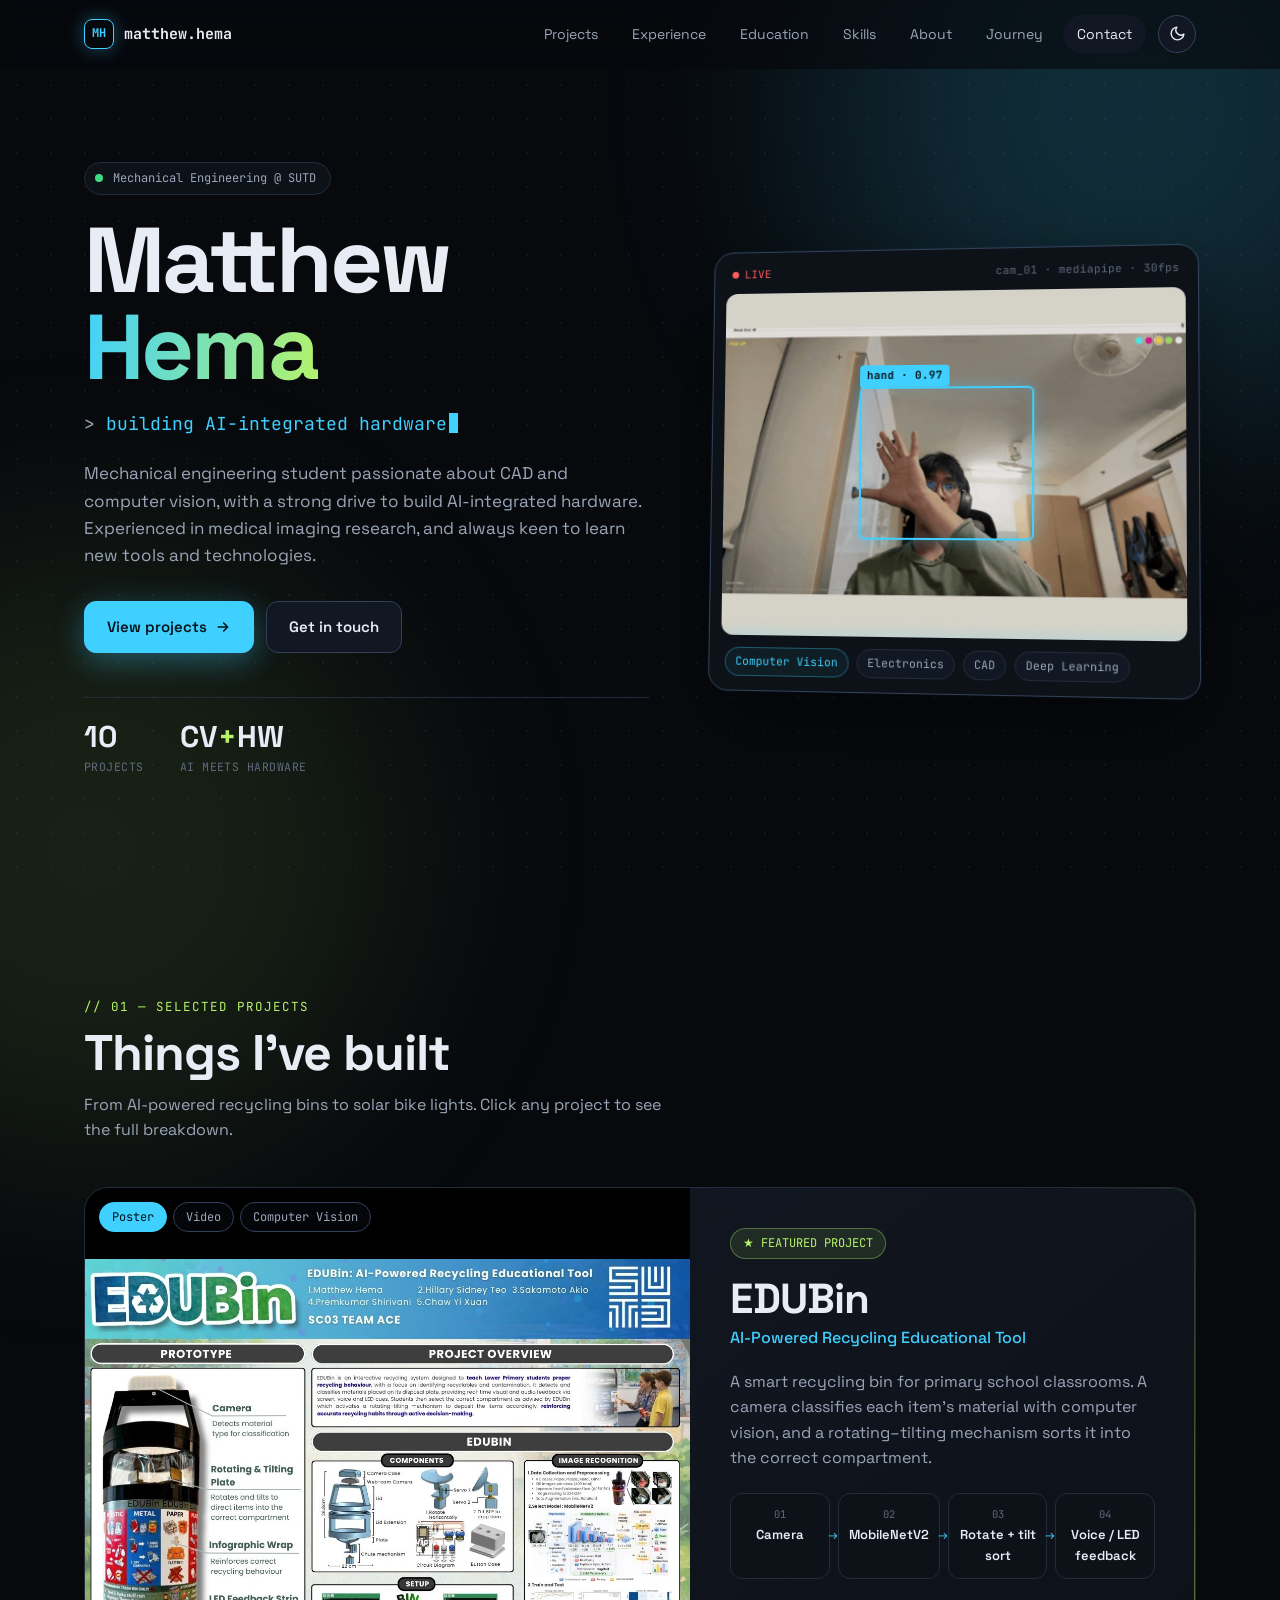
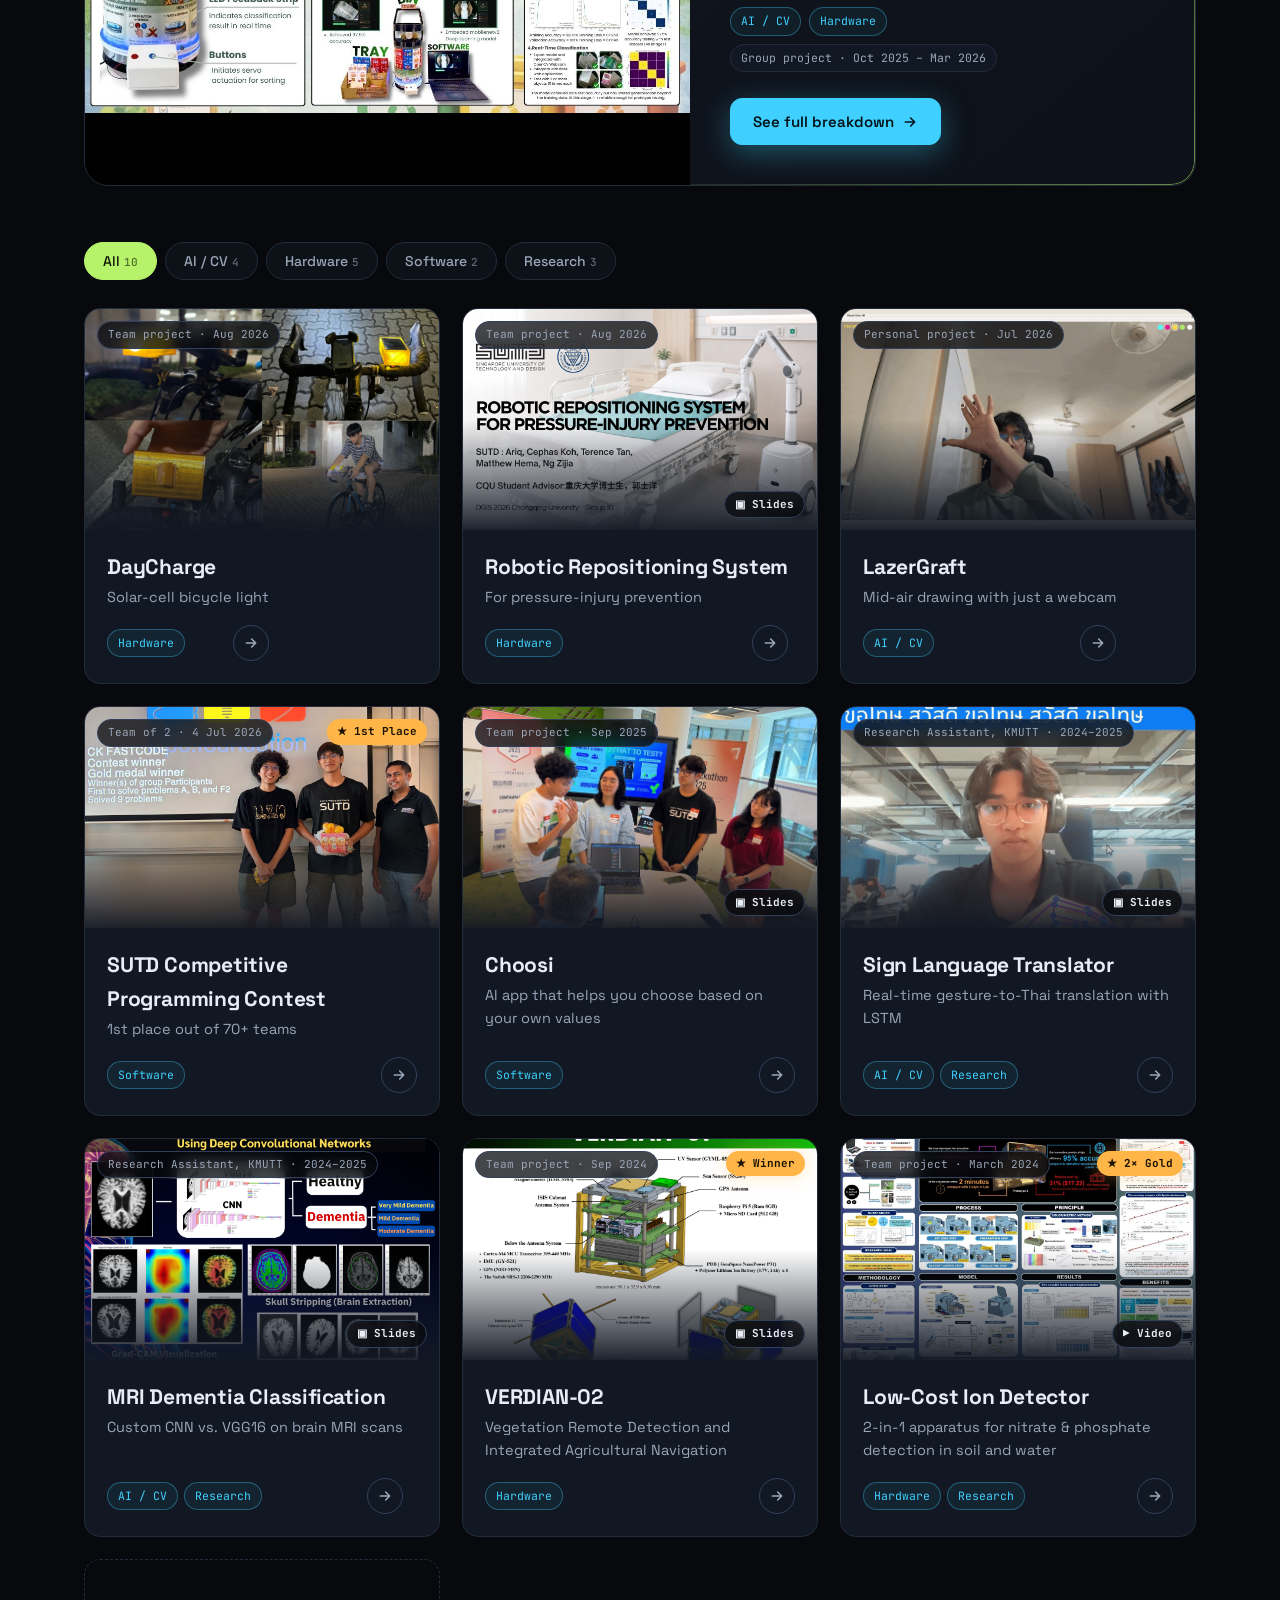
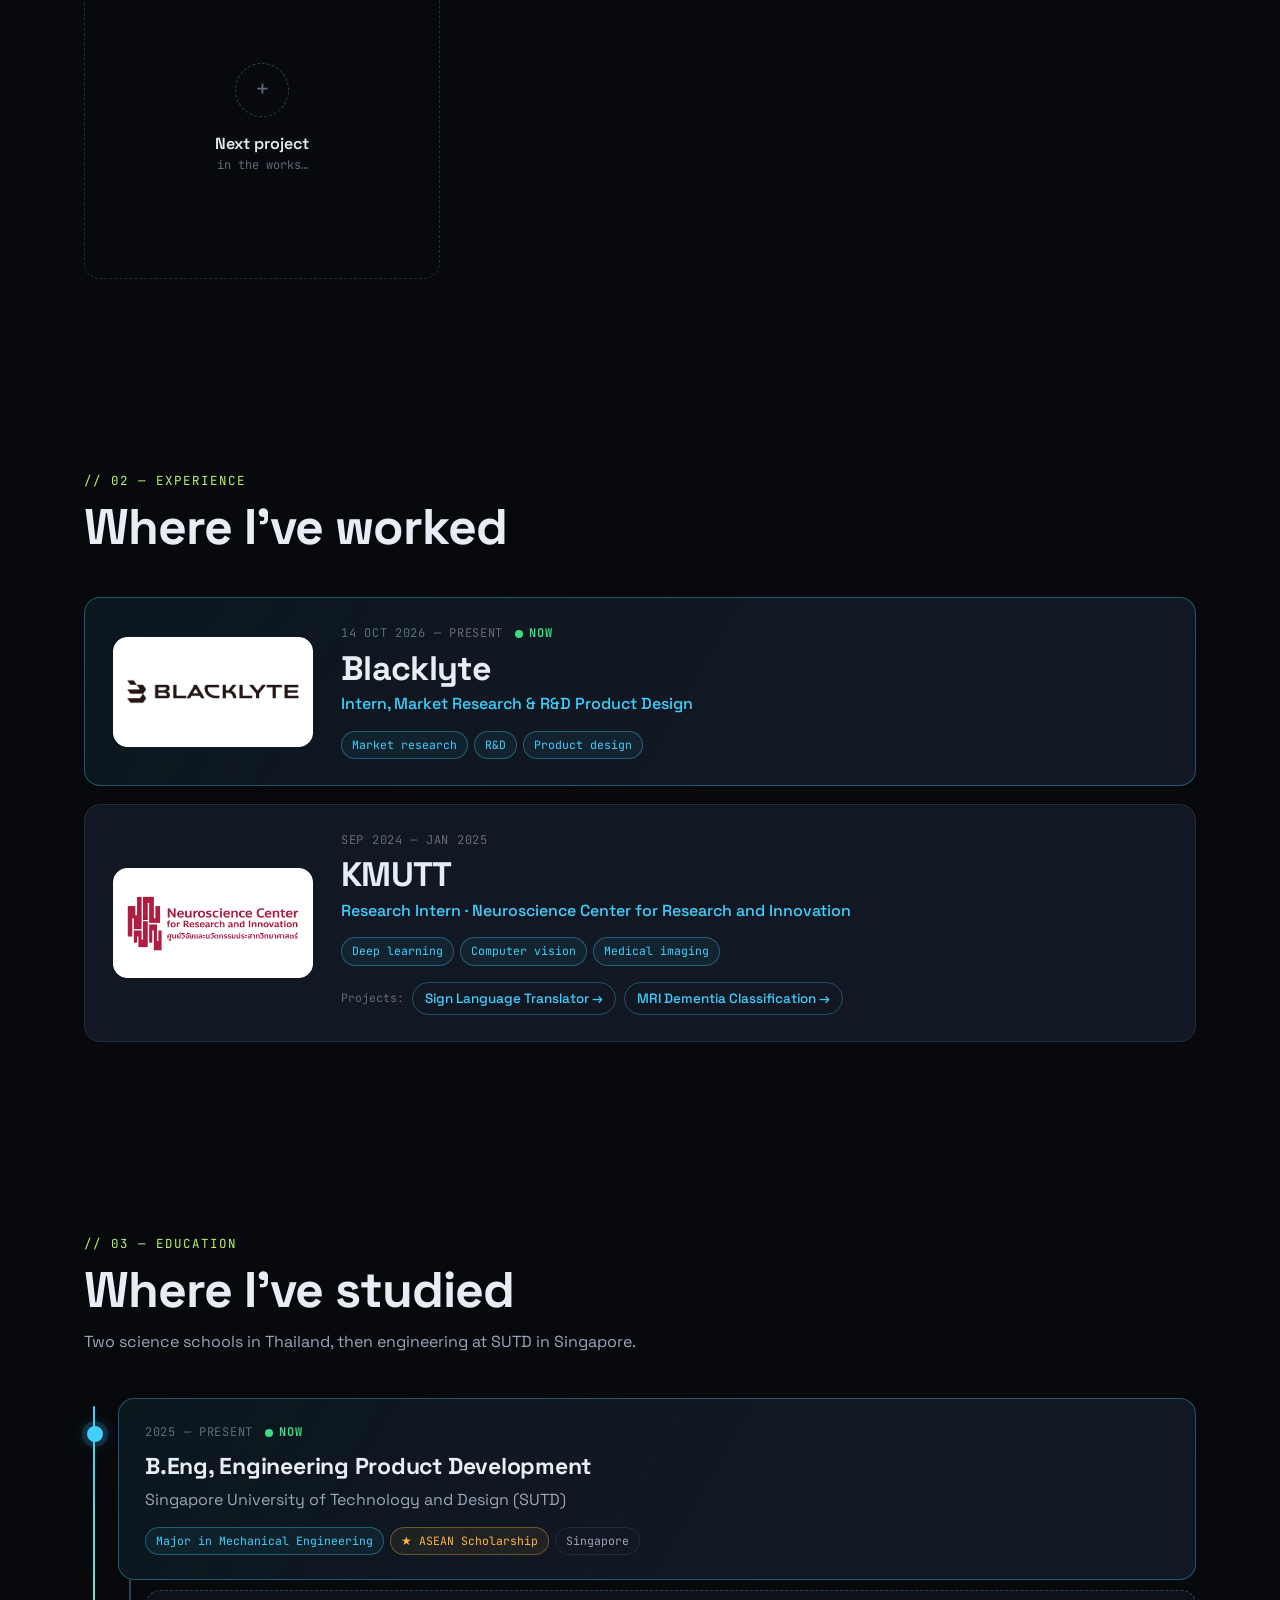
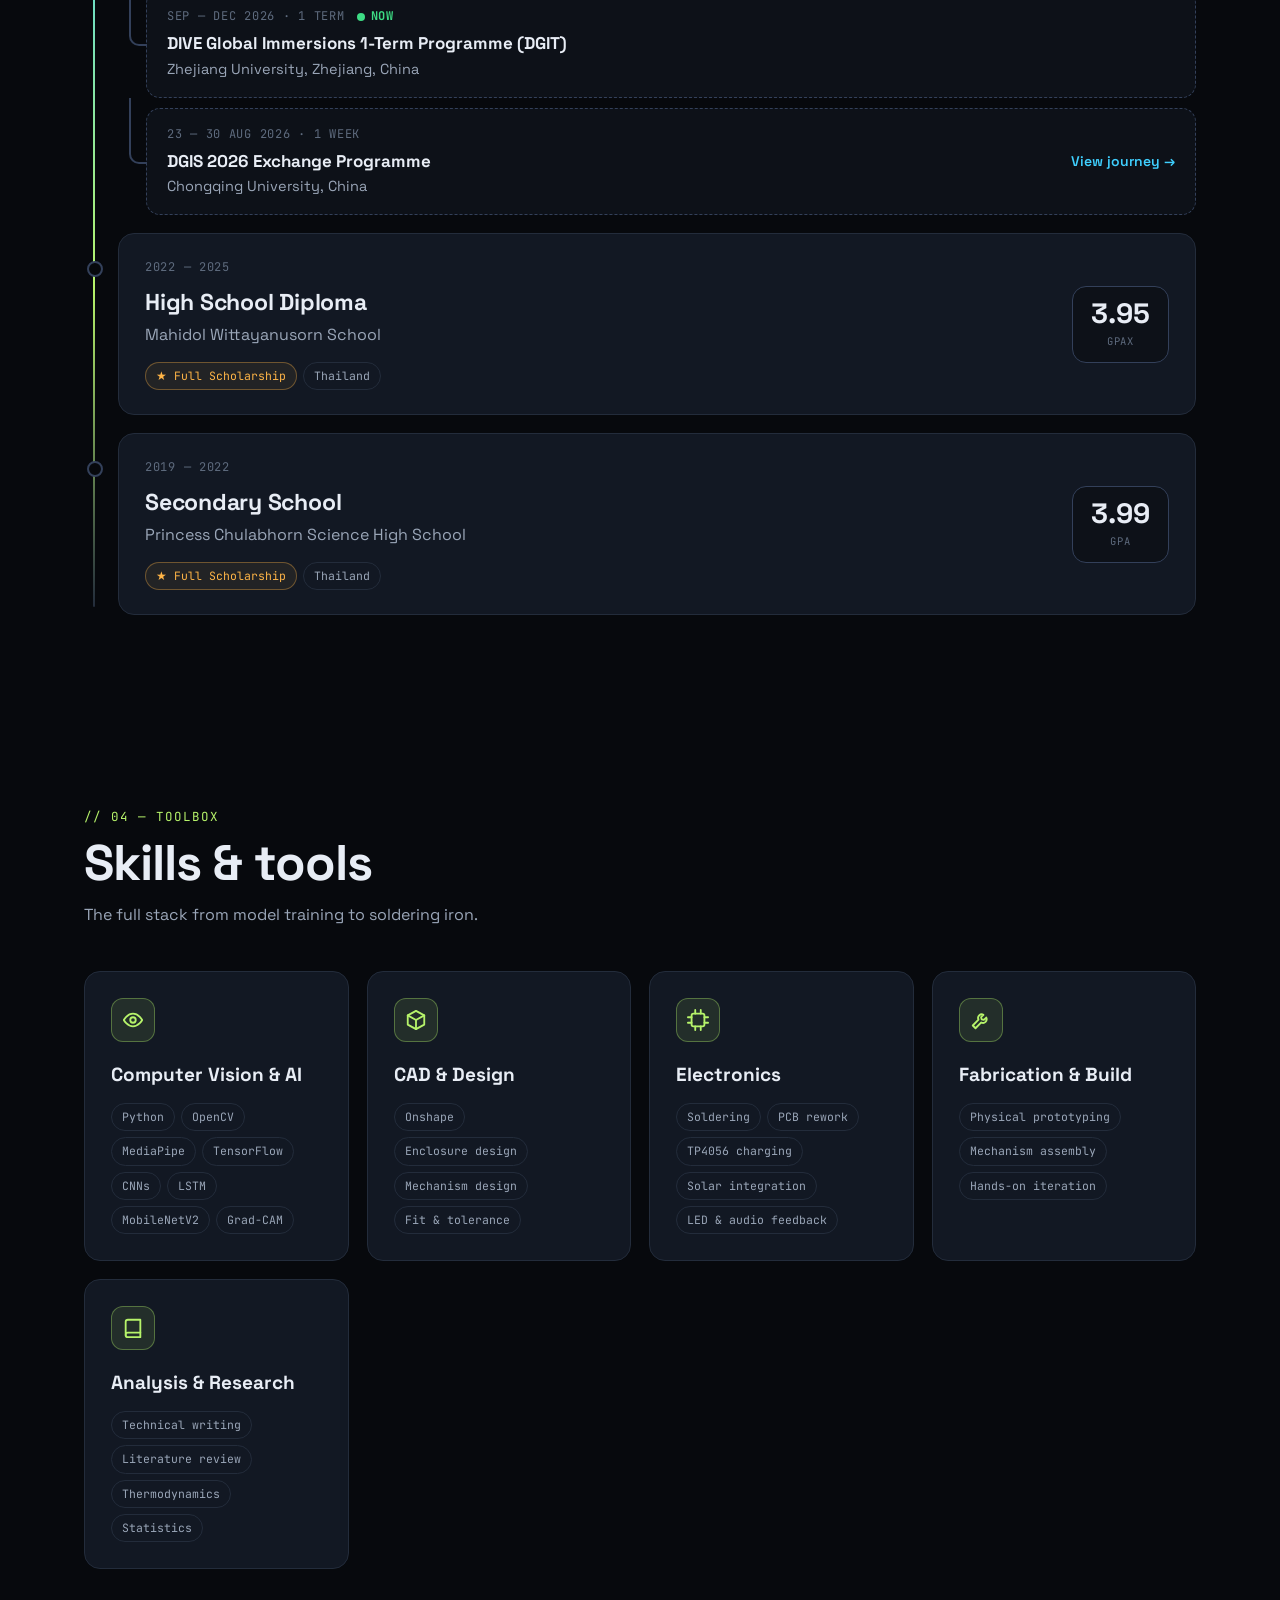
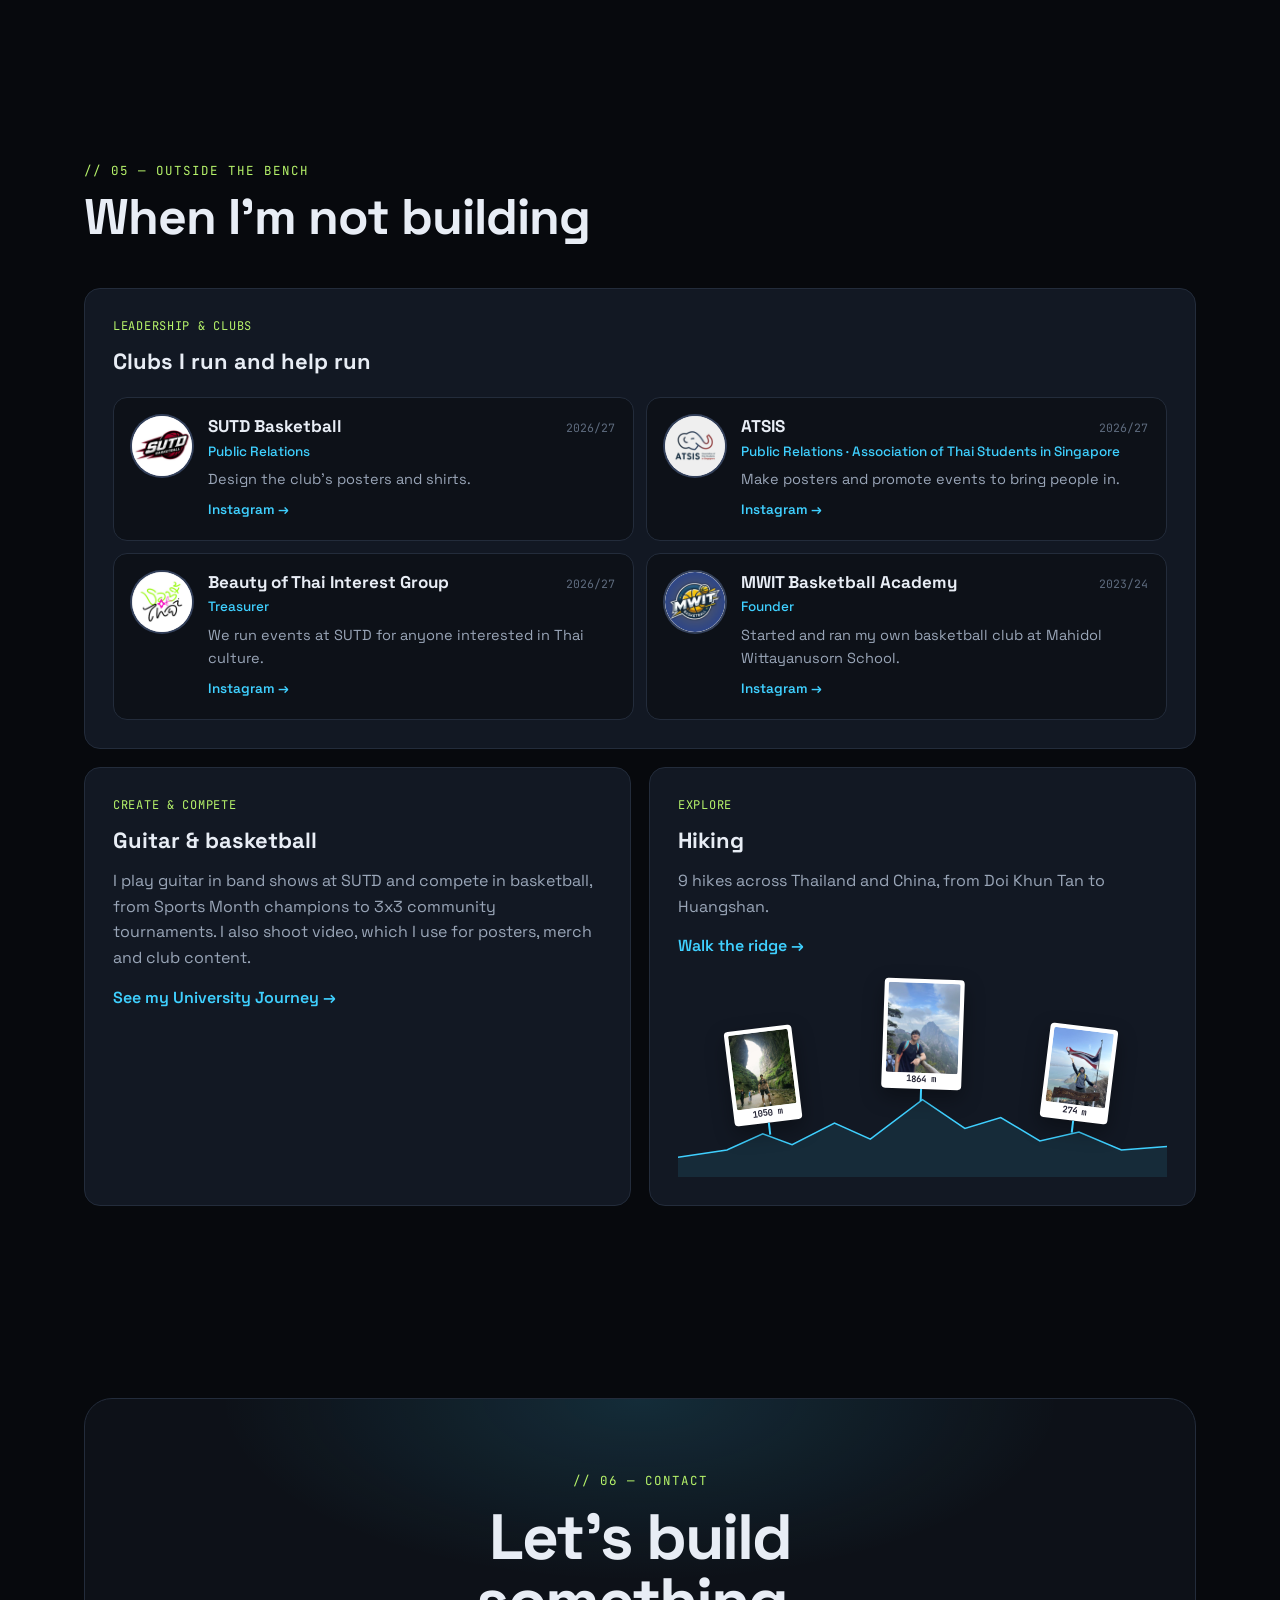
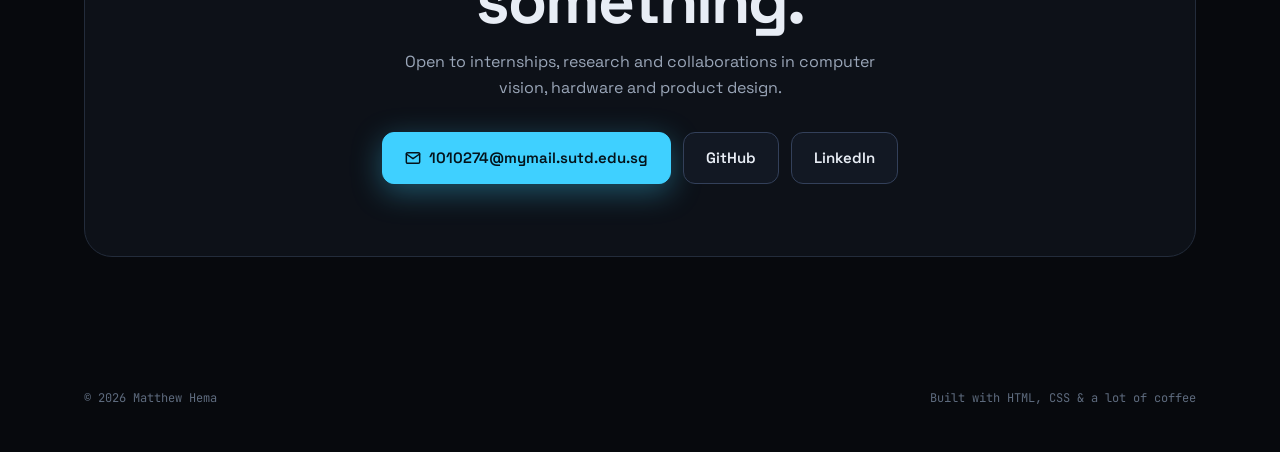
==== commit 7b48f735: "Update hikes with real details and photos, add polaroids to hiking card - Khao Noh, Khao Lom Muak, W" ====
--- a/index.html
+++ b/index.html
@@ -825,6 +825,28 @@
   .hike-card:hover{border-color:var(--accent); transform:translateY(-3px);}
   .hike-cta{display:inline-block; margin-top:14px; color:var(--accent); font-weight:600;}
   .hike-ridge{width:100%; height:90px; display:block;}
+  /* polaroids pinned on the ridge's peaks; --x / --y place each one on its peak */
+  .hike-visual{position:relative; height:200px; display:flex; align-items:flex-end;}
+  .hike-pin{
+    position:absolute; left:var(--x); bottom:calc(var(--y) + 12px); z-index:1;
+    width:68px; margin:0; padding:4px 4px 2px;
+    background:#fff; border-radius:4px;
+    box-shadow:0 8px 20px rgba(0,0,0,.35);
+    transform:translateX(-50%) rotate(var(--r));
+    transition:transform .35s cubic-bezier(.2,.8,.2,1);
+  }
+  .hike-pin.top{width:80px; z-index:2;}
+  .hike-pin img{width:100%; aspect-ratio:4/5; object-fit:cover; border-radius:2px;}
+  .hike-pin figcaption{font-family:var(--font-mono); font-size:9px; line-height:1.5; font-weight:700; color:#223; text-align:center;}
+  /* the stem and flag dot that plant the photo on its peak */
+  .hike-pin::after{
+    content:""; position:absolute; left:50%; top:100%;
+    width:2px; height:12px; margin-left:-1px;
+    background:var(--accent);
+  }
+  .hike-card:hover .hike-pin{transform:translateX(calc(-50% + var(--fan))) translateY(-6px) rotate(calc(var(--r) * .4));}
+  .hike-card:hover .hike-pin.top{transform:translateX(-50%) translateY(-6px) scale(1.06);}
+  @media (prefers-reduced-motion:reduce){ .hike-pin{transition:none;} }
 
   /* LEADERSHIP & CLUBS */
   .clubs{grid-column:1 / -1;}
@@ -1342,11 +1364,15 @@
           <p>9 hikes across Thailand and China, from Doi Khun Tan to Huangshan.</p>
           <span class="hike-cta">Walk the ridge →</span>
         </div>
+        <div class="hike-visual" aria-hidden="true">
+          <figure class="hike-pin" style="--x:17.3%; --y:43px; --r:-7deg; --fan:-14px;"><img src="images/hike-thumb-wulong.jpg" alt="" loading="lazy"><figcaption>1050 m</figcaption></figure>
+          <figure class="hike-pin top" style="--x:50%; --y:77px; --r:2deg; --fan:0px;"><img src="images/hike-thumb-huangshan.jpg" alt="" loading="lazy"><figcaption>1864 m</figcaption></figure>
+          <figure class="hike-pin" style="--x:82%; --y:45px; --r:7deg; --fan:14px;"><img src="images/hike-thumb-lom-muak.jpg" alt="" loading="lazy"><figcaption>274 m</figcaption></figure>
         <svg class="hike-ridge" viewBox="0 0 300 100" preserveAspectRatio="none" aria-hidden="true">
           <path d="M0 100 L0 78 L30 70 L52 52 L70 64 L96 40 L118 58 L150 14 L176 46 L198 34 L222 60 L246 50 L272 70 L300 66 L300 100 Z" fill="rgba(63,208,255,.10)"/>
           <path d="M0 78 L30 70 L52 52 L70 64 L96 40 L118 58 L150 14 L176 46 L198 34 L222 60 L246 50 L272 70 L300 66" fill="none" stroke="var(--accent)" stroke-width="1.5" vector-effect="non-scaling-stroke"/>
-          <circle cx="150" cy="14" r="3" fill="var(--accent)"/>
         </svg>
+        </div>
       </a>
     </div>
   </section>
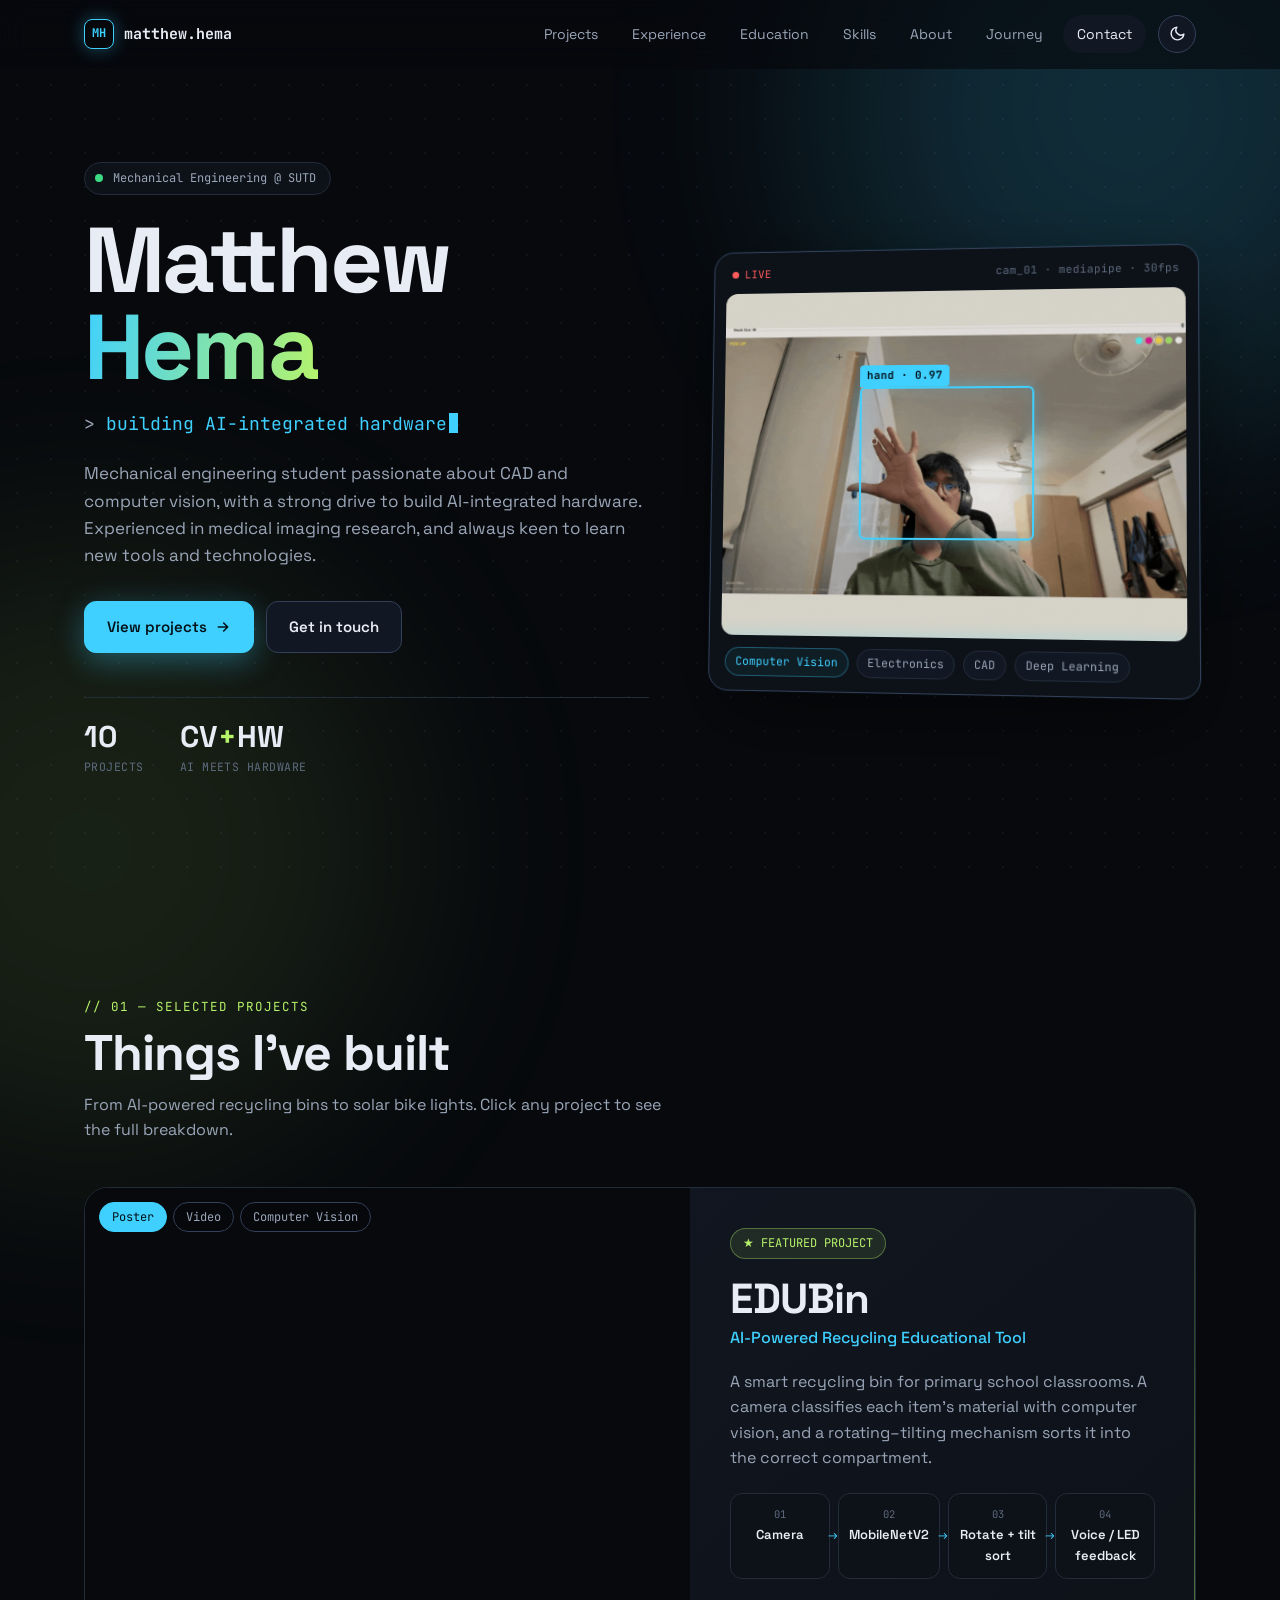
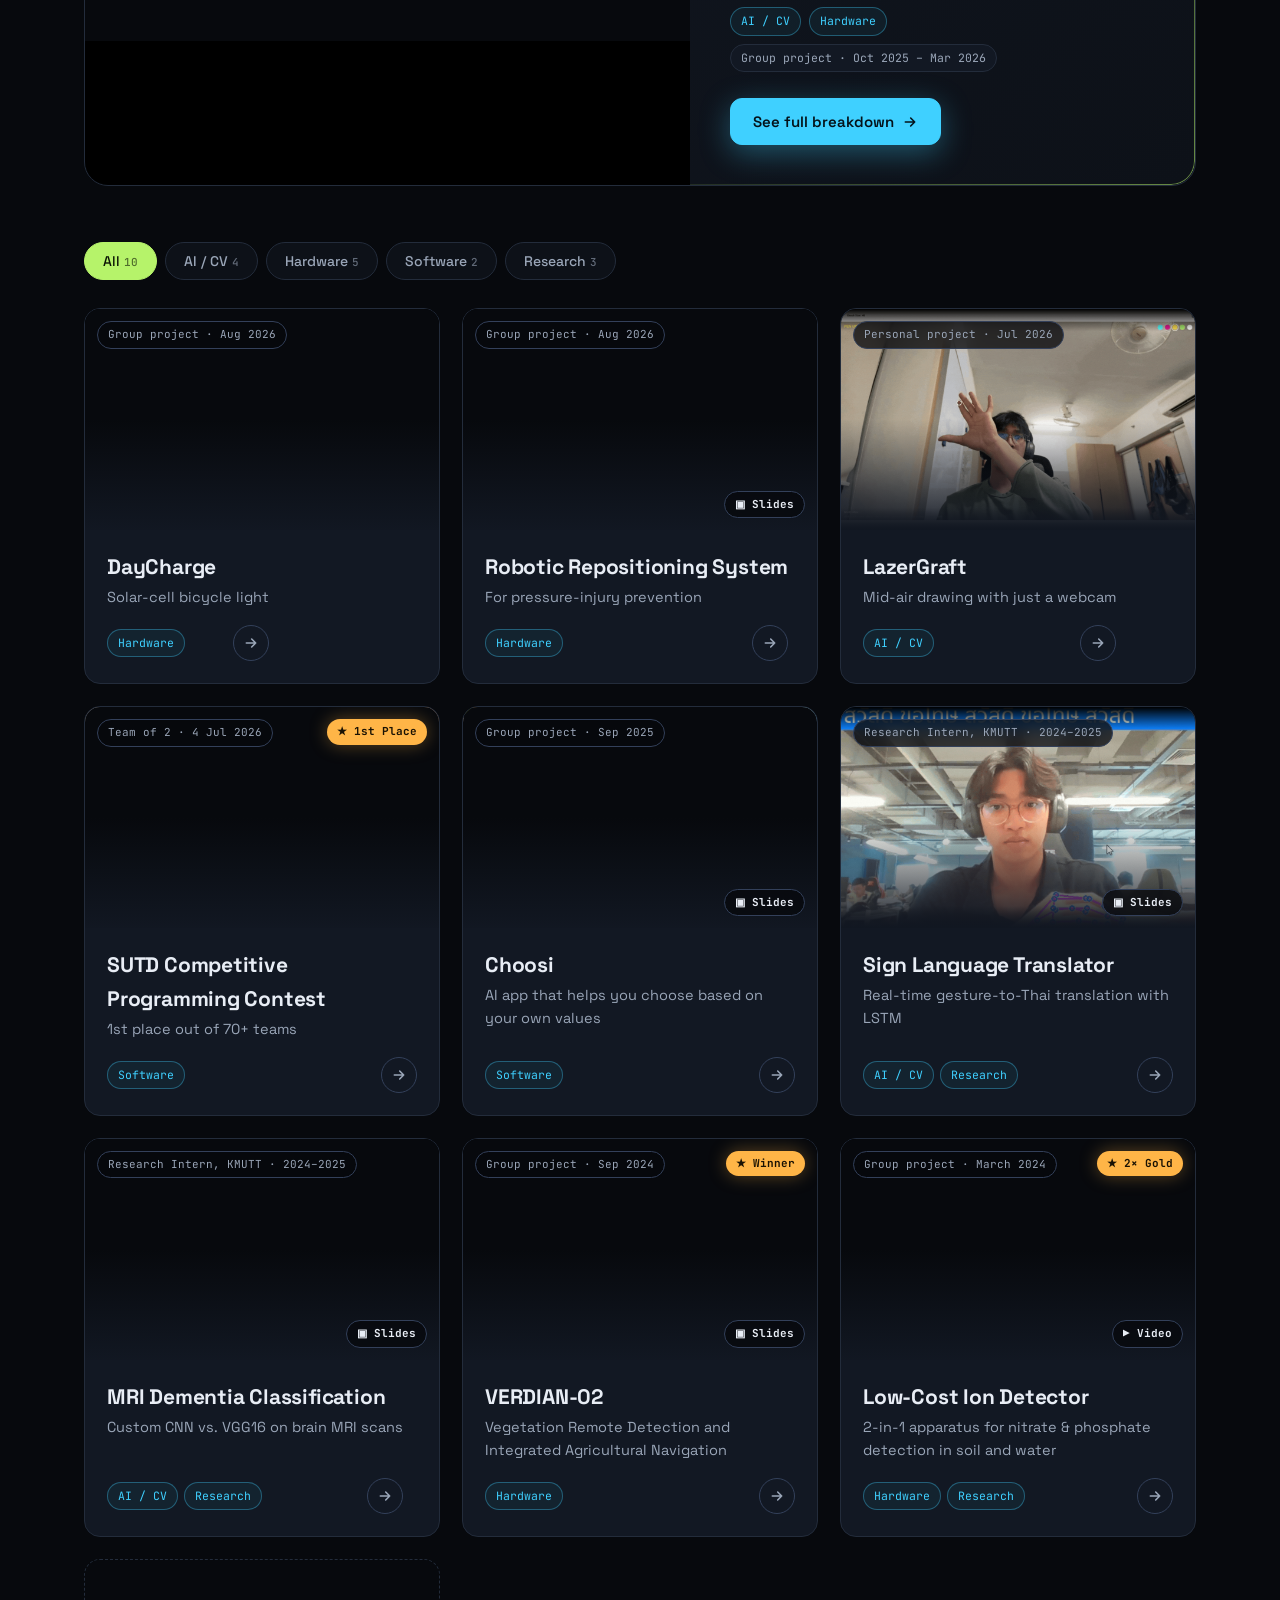
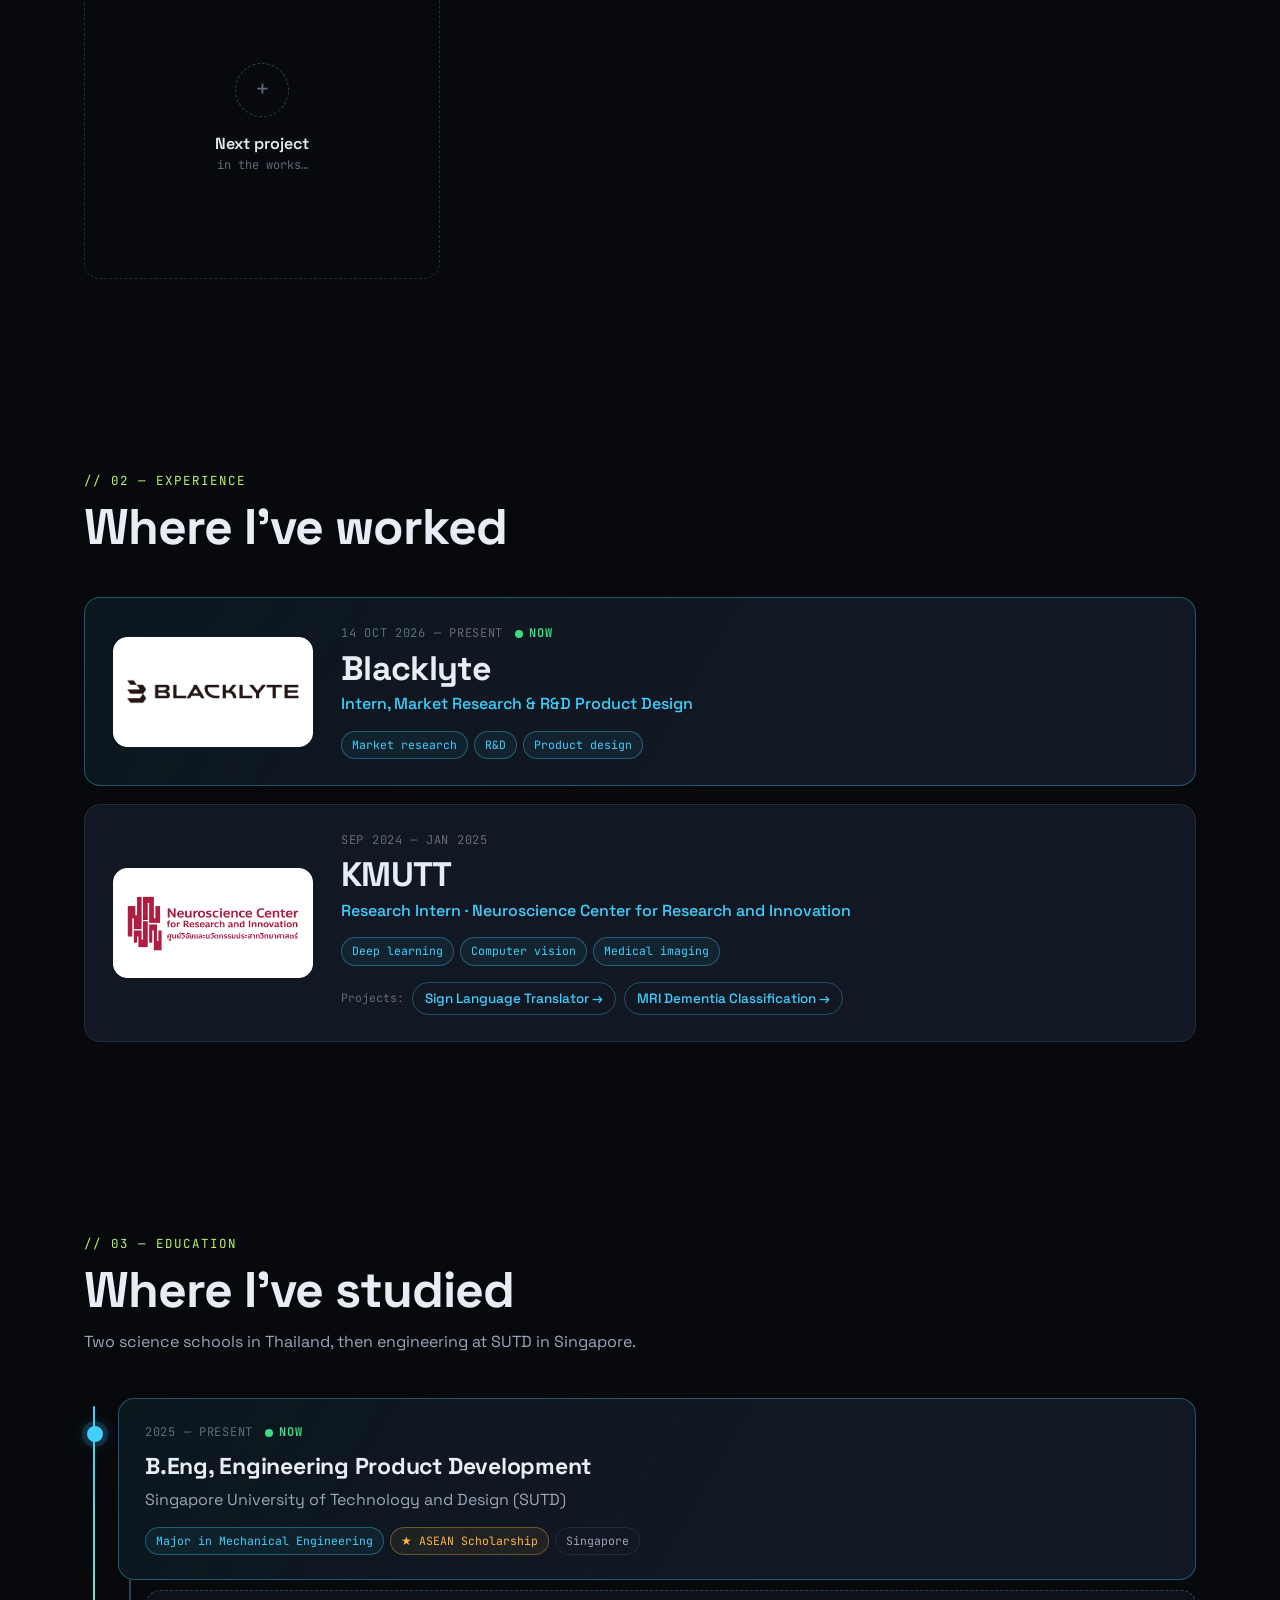
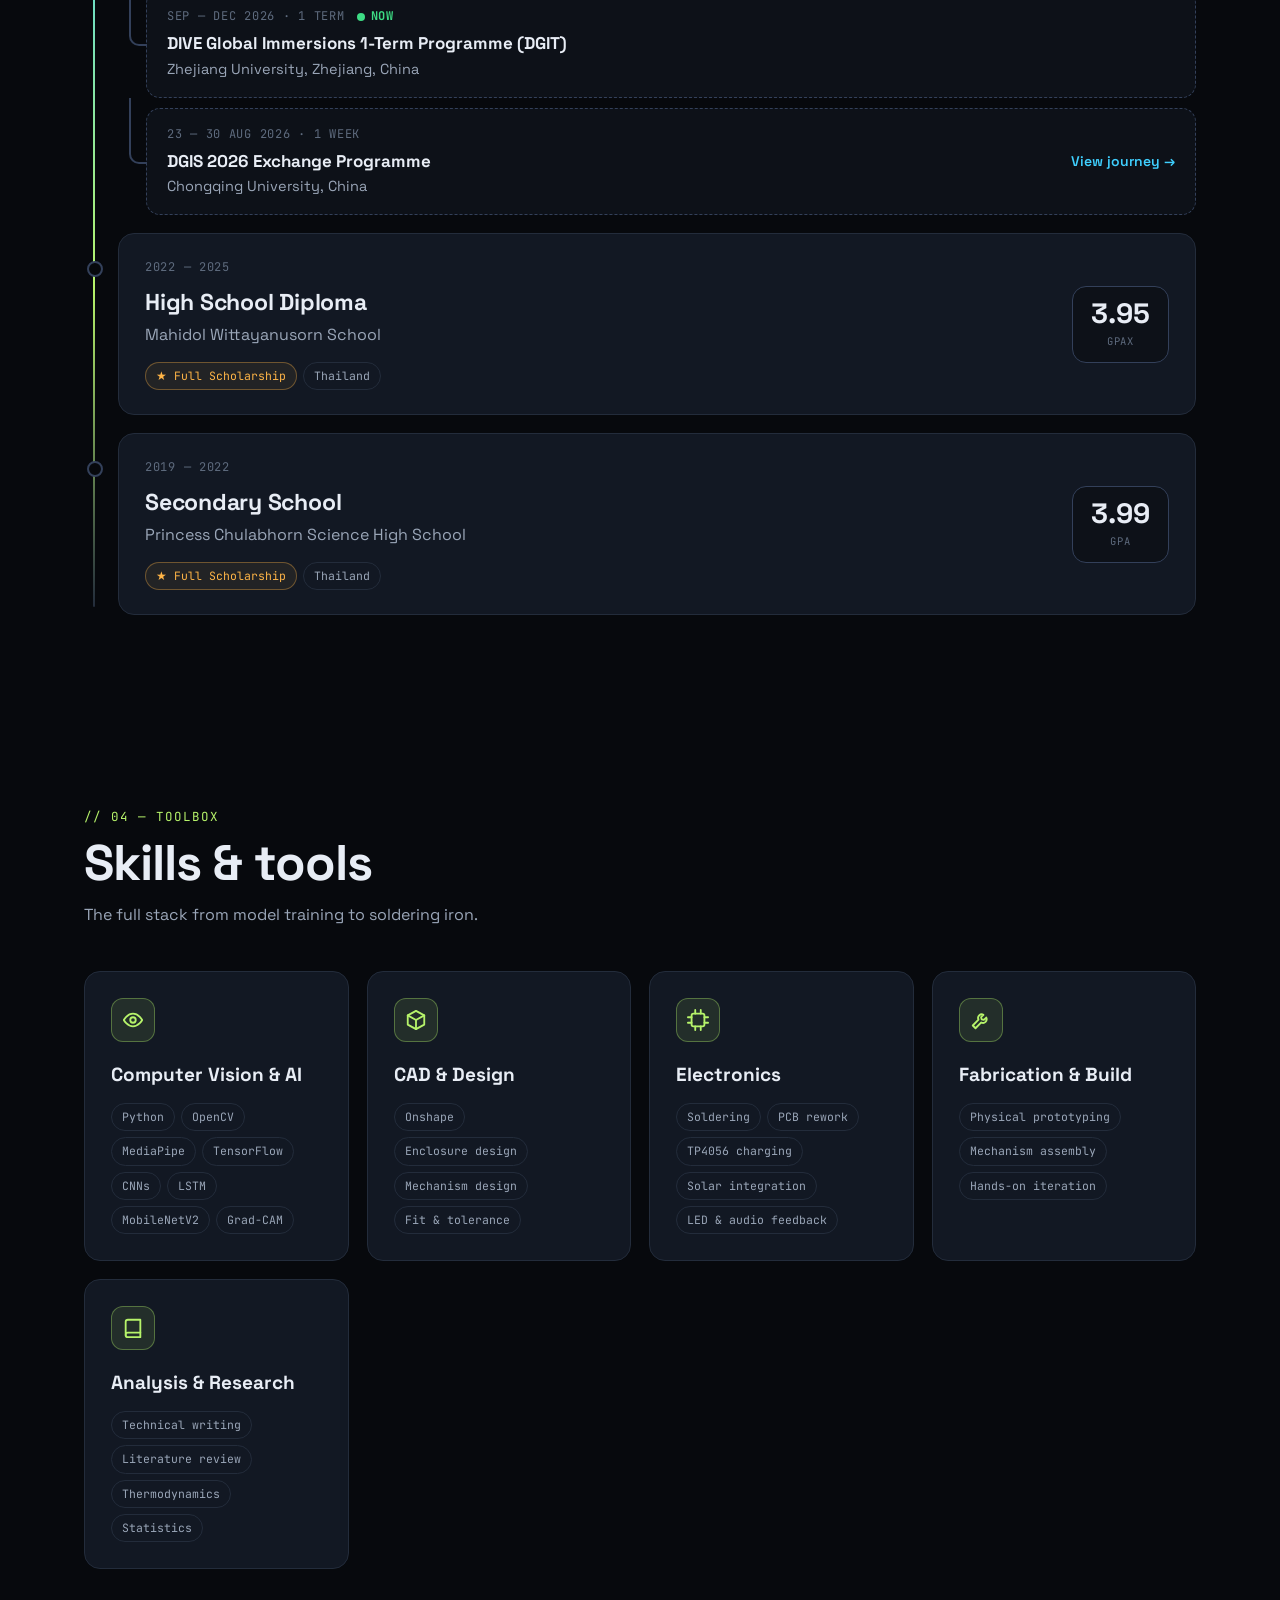
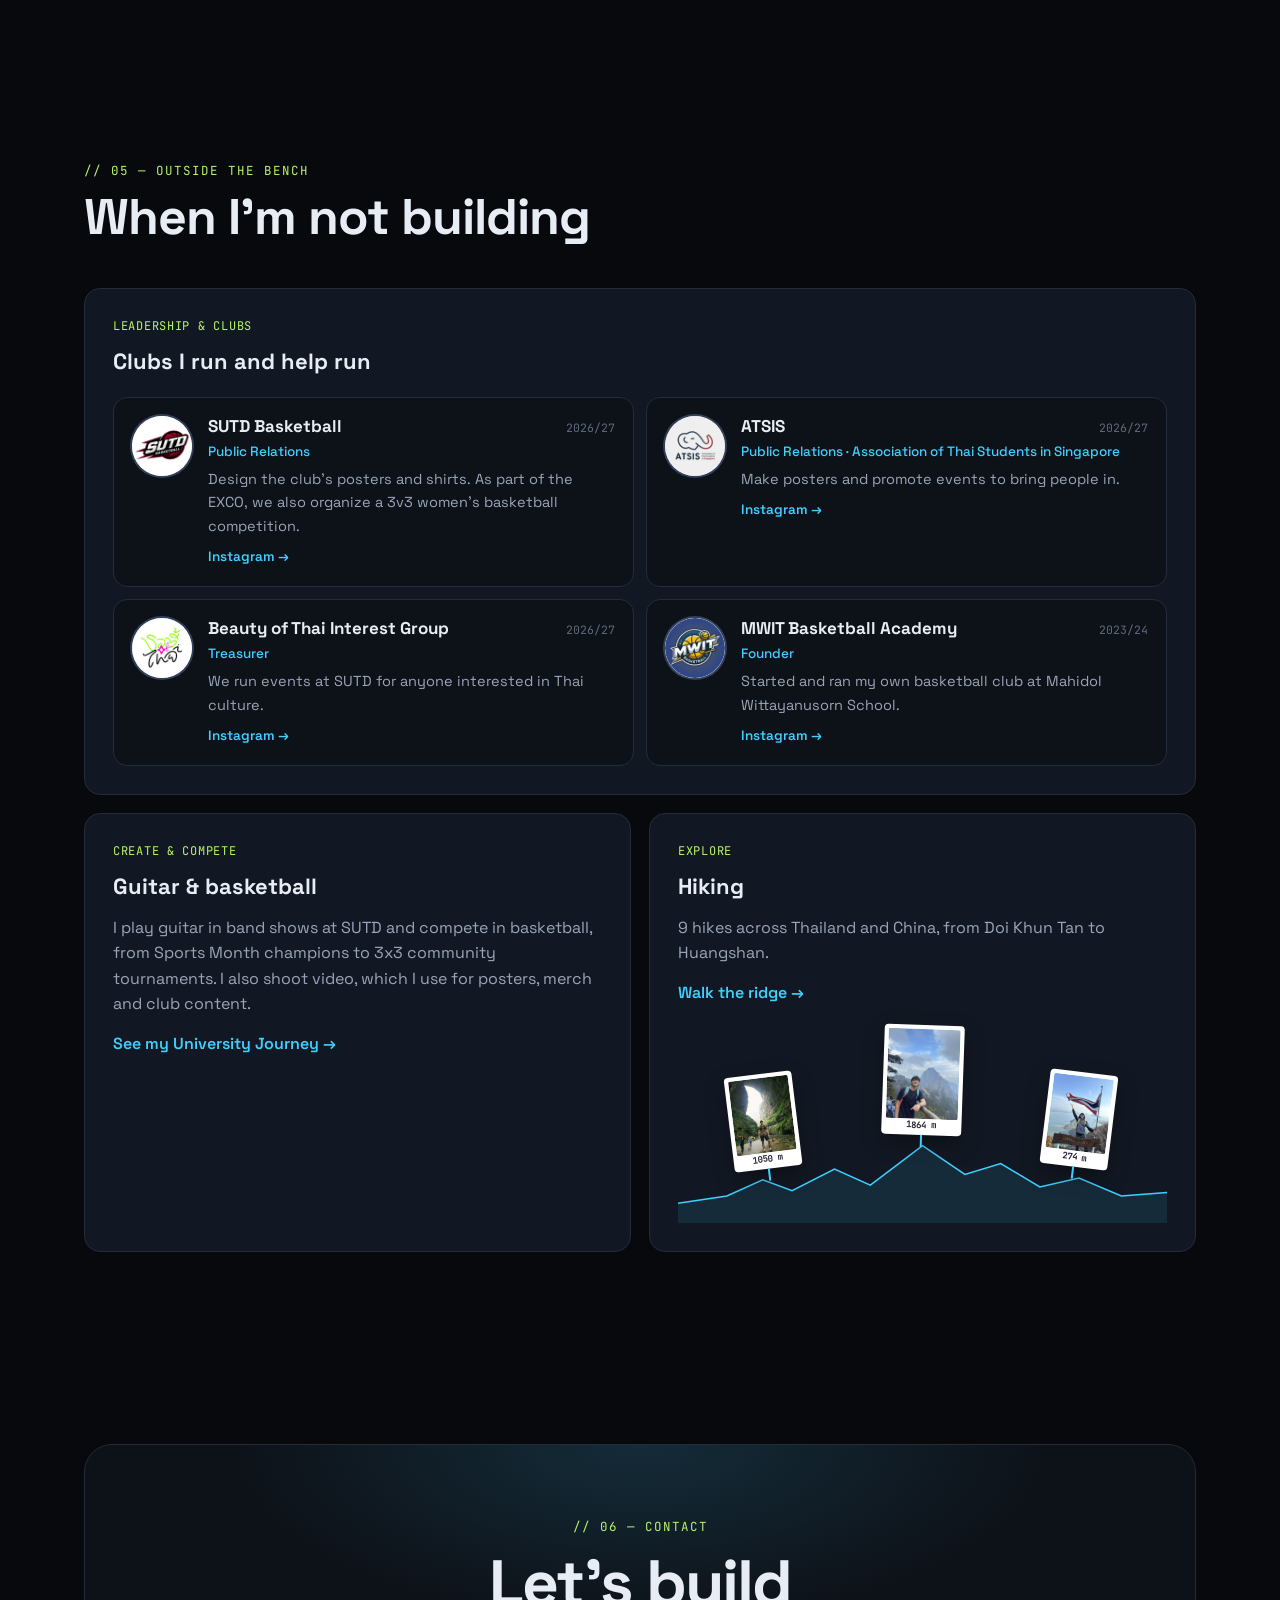
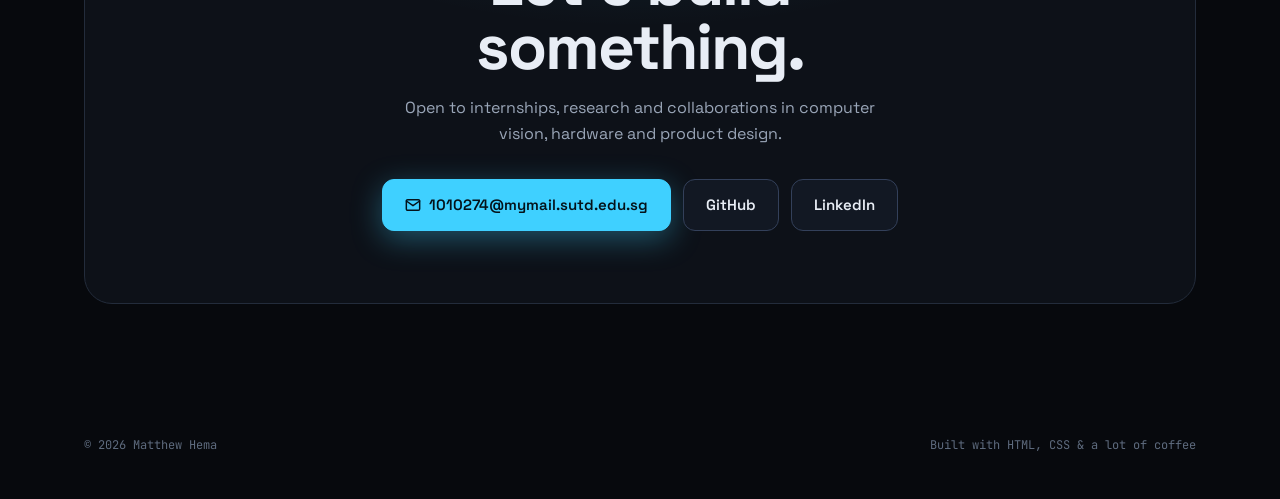
==== commit 823590d9: "Add image effects, Journey timeline and dot ripples; update labels and links - Edge diffusion and li" ====
--- a/index.html
+++ b/index.html
@@ -1016,6 +1016,7 @@
   [data-theme="light"] .theme-toggle .moon{display:none;}
   html.theme-anim, html.theme-anim *{transition:background-color .35s ease, border-color .35s ease, color .35s ease !important;}
 </style>
+<link rel="stylesheet" href="effect.css">
 <script>
   // apply the saved theme before the page paints (avoids a dark flash)
   try { if (localStorage.getItem('theme') === 'light') document.documentElement.setAttribute('data-theme', 'light'); } catch (e) {}
@@ -1312,7 +1313,7 @@
             <div class="club-body">
               <div class="club-top"><h4>SUTD Basketball</h4><span class="club-years">2026/27</span></div>
               <div class="club-role">Public Relations</div>
-              <p>Design the club's posters and shirts.</p>
+              <p>Design the club's posters and shirts. As part of the EXCO, we also organize a 3v3 women's basketball competition.</p>
               <a class="club-link" href="https://www.instagram.com/sutdbasketball/" target="_blank" rel="noopener noreferrer">Instagram →</a>
             </div>
           </li>
@@ -1389,8 +1390,8 @@
           1010274@mymail.sutd.edu.sg
         </a>
         <!-- Add your real GitHub / LinkedIn URLs below -->
-        <a href="#" target="_blank" rel="noopener noreferrer" class="btn">GitHub</a>
-        <a href="#" target="_blank" rel="noopener noreferrer" class="btn">LinkedIn</a>
+        <a href="https://github.com/Matthew06w" target="_blank" rel="noopener noreferrer" class="btn">GitHub</a>
+        <a href="https://www.linkedin.com/in/matthew-hema/" target="_blank" rel="noopener noreferrer" class="btn">LinkedIn</a>
       </div>
     </div>
   </section>
@@ -1492,7 +1493,7 @@
     date: '2026-08',
     title: 'DayCharge',
     subtitle: 'Solar-cell bicycle light',
-    type: 'Team project · Aug 2026',
+    type: 'Group project · Aug 2026',
     tags: ['Hardware'],
     images: [
       { src: 'images/Bicycle%20Light%201.png', label: 'Prototype' },
@@ -1505,7 +1506,7 @@
       'Everything lives inside a custom enclosure I designed and 3D-modeled in Onshape, precision-fit to the solar panel and engineered for secure handlebar mounting.'
     ],
     specs: [
-      ['Project type', 'Team project'],
+      ['Project type', 'Group project'],
       ['Goal', 'Self-charging bicycle light powered by a solar panel'],
       ['My role', 'Electronics integration and enclosure design'],
       ['Software', 'Onshape (CAD)'],
@@ -1517,7 +1518,7 @@
     date: '2025-01',
     title: 'Sign Language Translator',
     subtitle: 'Real-time gesture-to-Thai translation with LSTM',
-    type: 'Research Assistant, KMUTT · 2024–2025',
+    type: 'Research Intern, KMUTT · 2024–2025',
     tags: ['AI / CV', 'Research'],
     images: [
       { src: 'images/LSTM.gif', label: 'Live demo' },
@@ -1541,7 +1542,7 @@
     date: '2025-01',
     title: 'MRI Dementia Classification',
     subtitle: 'Custom CNN vs. VGG16 on brain MRI scans',
-    type: 'Research Assistant, KMUTT · 2024–2025',
+    type: 'Research Intern, KMUTT · 2024–2025',
     tags: ['AI / CV', 'Research'],
     images: [
       { src: 'images/BCC.png', label: 'Summary' },
@@ -1569,7 +1570,7 @@
     date: '2024-03',
     title: 'Low-Cost Ion Detector',
     subtitle: '2-in-1 apparatus for nitrate & phosphate detection in soil and water',
-    type: 'Team project · March 2024',
+    type: 'Group project · March 2024',
     tags: ['Hardware', 'Research'],
     badge: '2× Gold',
     // { youtube: '<video id>' } shows a YouTube video; it is listed first so it opens first
@@ -1598,7 +1599,7 @@
       text: 'Watch the video on YouTube'
     },
     specs: [
-      ['Project type', 'Team project'],
+      ['Project type', 'Group project'],
       ['Goal', 'Fast, low-cost nitrate and phosphate testing for agriculture and the environment'],
       ['My role', 'Lab data collection, regression / calibration curves and prototyping'],
       ['Techniques', 'Colorimetry, LED + RGB sensor absorbance measurement, calibration curves, automated reagent dosing']
@@ -1609,7 +1610,7 @@
     date: '2024-09',
     title: 'VERDIAN-02',
     subtitle: 'Vegetation Remote Detection and Integrated Agricultural Navigation',
-    type: 'Team project · Sep 2024',
+    type: 'Group project · Sep 2024',
     tags: ['Hardware'],
     badge: 'Winner',
     images: [
@@ -1625,7 +1626,7 @@
       'Our team entered the School Satellite competition and won, earning the chance to build a CubeSat with GISTDA (Thailand\'s space agency) over two weeks in a clean room.'
     ],
     specs: [
-      ['Project type', 'Team project, competition'],
+      ['Project type', 'Group project, competition'],
       ['Goal', 'Remote monitoring of crops and environmental conditions with a CubeSat'],
       ['My role', 'CubeSat design, pitching and presentation'],
       ['Result', 'Won the competition; built a CubeSat with GISTDA in a clean room (2 weeks)']
@@ -1637,7 +1638,7 @@
     date: '2026-08',
     title: 'Robotic Repositioning System',
     subtitle: 'For pressure-injury prevention',
-    type: 'Team project · Aug 2026',
+    type: 'Group project · Aug 2026',
     tags: ['Hardware'],
     // { embed: '<url>' } shows any embeddable page (here, Canva slides)
     images: [
@@ -1651,7 +1652,7 @@
       'Proposed to Chongqing University during the DGIS 2026 exchange programme.'
     ],
     specs: [
-      ['Project type', 'Team project, DGIS 2026 proposal'],
+      ['Project type', 'Group project, DGIS 2026 proposal'],
       ['Goal', 'Prevent pressure injuries by repositioning patients automatically'],
       ['Presented at', 'Chongqing University, China']
     ],
@@ -1689,7 +1690,7 @@
     date: '2025-09',
     title: 'Choosi',
     subtitle: 'AI app that helps you choose based on your own values',
-    type: 'Team project · Sep 2025',
+    type: 'Group project · Sep 2025',
     tags: ['Software'],
     images: [
       { src: 'images/choosi-1.jpg', label: 'Hackathon pitch' },
@@ -1701,7 +1702,7 @@
       'We didn\'t win a prize, but it was my first university project and great hands-on practice in building an app as a team.'
     ],
     specs: [
-      ['Project type', 'Team project, SEVEN MVP Hackathon'],
+      ['Project type', 'Group project, SEVEN MVP Hackathon'],
       ['Goal', 'Help users make everyday choices based on their personal values'],
       ['My role', 'UI design and coding']
     ]
@@ -1998,10 +1999,21 @@
   var dpr = Math.min(window.devicePixelRatio || 1, 2);
   var mouse = { x: -9999, y: -9999 };
   var GAP = 34;
-  var dotHi, dotBase;
+  /* slow rings that pass through the dots when the mouse moves */
+  var RING_SPEED  = 90;    // how fast a ring spreads, in px per second (lower = calmer)
+  var RING_WIDTH  = 50;    // how thick a ring is, in px
+  var RING_LIFE   = 3000;  // how long a ring lasts, in ms
+  var RING_GLOW   = 0.55;  // how bright dots get as a ring passes (0 = off)
+  var RING_EVERY  = 150;   // the mouse must travel this many px to start a new ring
+  var RING_MAX    = 4;     // most rings at once
+  var rings = [];
+  var ringFrame = 0;
+  var ringFrom = null;
+  var dotHi, dotRing, dotBase;
   function setDotColours(){
     var light = document.documentElement.getAttribute('data-theme') === 'light';
     dotHi = light ? '2,132,199' : '63,208,255';
+    dotRing = light ? '76,154,14' : '182,243,106';
     dotBase = light ? 'rgba(60,80,110,0.14)' : 'rgba(120,140,170,0.12)';
   }
   setDotColours();
@@ -2028,26 +2040,58 @@
   }
   function draw(){
     ctx.clearRect(0, 0, innerWidth, innerHeight);
+    var time = performance.now();
+    rings = rings.filter(function(r){ return time - r.start < RING_LIFE; });
     for (var x = GAP / 2; x < innerWidth; x += GAP){
       for (var y = GAP / 2; y < innerHeight; y += GAP){
         var d = Math.hypot(x - mouse.x, y - mouse.y);
         var t = Math.max(0, 1 - d / 180);
-        ctx.fillStyle = t > 0 ? 'rgba(' + dotHi + ',' + (0.12 + t * 0.7) + ')' : dotBase;
+        var w = 0;
+        for (var i = 0; i < rings.length; i++){
+          var age = time - rings[i].start;
+          var off = (Math.hypot(x - rings[i].x, y - rings[i].y) - age / 1000 * RING_SPEED) / RING_WIDTH;
+          // eases in and out, so nothing ever flashes
+          w += Math.exp(-off * off) * Math.min(1, age / 400) * (1 - age / RING_LIFE);
+        }
+        w = Math.min(1, w) * RING_GLOW;
+        if (t >= w && t > 0) ctx.fillStyle = 'rgba(' + dotHi + ',' + (0.12 + t * 0.7) + ')';
+        else if (w > 0.01) ctx.fillStyle = 'rgba(' + dotRing + ',' + (0.12 + w) + ')';
+        else ctx.fillStyle = dotBase;
         ctx.beginPath();
-        ctx.arc(x, y, 1 + t * 1.4, 0, Math.PI * 2);
+        ctx.arc(x, y, 1 + Math.max(t * 1.4, w * 1.6), 0, Math.PI * 2);
         ctx.fill();
       }
     }
   }
+  function ringTick(){
+    draw();
+    ringFrame = rings.length ? requestAnimationFrame(ringTick) : 0;
+  }
+  function addRing(x, y){
+    if (reduceMotion || !RING_GLOW) return;
+    rings.push({ x:x, y:y, start:performance.now() });
+    if (rings.length > RING_MAX) rings.shift();
+    if (!ringFrame) ringFrame = requestAnimationFrame(ringTick);
+  }
   var pending = false;
   window.addEventListener('mousemove', function(e){
     mouse.x = e.clientX; mouse.y = e.clientY;
-    if (!pending && !reduceMotion){ pending = true; requestAnimationFrame(function(){ pending = false; draw(); }); }
+    if (!ringFrom || Math.hypot(e.clientX - ringFrom.x, e.clientY - ringFrom.y) > RING_EVERY){
+      ringFrom = { x:e.clientX, y:e.clientY };
+      addRing(e.clientX, e.clientY);
+    }
+    if (!pending && !ringFrame && !reduceMotion){ pending = true; requestAnimationFrame(function(){ pending = false; draw(); }); }
+  }, {passive:true});
+  // phones have no mouse: a tap starts one ring
+  window.addEventListener('pointerdown', function(e){
+    if (e.pointerType !== 'mouse') addRing(e.clientX, e.clientY);
   }, {passive:true});
   window.addEventListener('resize', resize);
   resize();
 })();
 </script>
+<script src="effect.js" defer></script>
+<script src="cv-hover.js" defer></script>
 
 </body>
 </html>
--- a/effect.css
+++ b/effect.css
@@ -0,0 +1,67 @@
+/* EDGE DIFFUSION — companion styles for effect.js (the strength values live there) */
+
+/* The canvas sits exactly over its image, under the labels */
+.fx-canvas{
+  position:absolute; inset:0;
+  width:100%; height:100%;
+  display:block;
+  pointer-events:none;
+  opacity:0;
+}
+.fx-src.fx-live + .fx-canvas{opacity:1;}
+
+/* The real <img> stays in the page for screen readers and search engines, just invisible */
+.fx-src.fx-live{opacity:0 !important;}
+
+/* Cards: copy the image's hover zoom, since the canvas is what people see */
+.card-media .fx-canvas{transition:transform .6s ease;}
+.card:hover .card-media .fx-canvas{transform:scale(1.06);}
+
+/* EDUBin tabs: only the selected tab's canvas shows */
+.featured-media .fx-canvas{transition:opacity .4s ease;}
+.featured-media .fx-src:not(.active) + .fx-canvas{opacity:0;}
+
+/* Detection box (cv-hover.js): four corner brackets drawn as background gradients */
+.cv-box{
+  --c:var(--lime);
+  --len:14px;
+  position:absolute; left:0; top:0; z-index:1;
+  display:block;
+  pointer-events:none;
+  opacity:0;
+  transition:opacity .2s ease;
+  filter:drop-shadow(0 0 3px rgba(0,0,0,.6));
+  background:
+    linear-gradient(var(--c), var(--c)) left top / var(--len) 2px,
+    linear-gradient(var(--c), var(--c)) left top / 2px var(--len),
+    linear-gradient(var(--c), var(--c)) right top / var(--len) 2px,
+    linear-gradient(var(--c), var(--c)) right top / 2px var(--len),
+    linear-gradient(var(--c), var(--c)) left bottom / var(--len) 2px,
+    linear-gradient(var(--c), var(--c)) left bottom / 2px var(--len),
+    linear-gradient(var(--c), var(--c)) right bottom / var(--len) 2px,
+    linear-gradient(var(--c), var(--c)) right bottom / 2px var(--len);
+  background-repeat:no-repeat;
+}
+.cv-box.on{opacity:1;}
+.cv-label{
+  position:absolute; left:0; bottom:calc(100% + 3px);
+  display:flex; gap:8px;
+  padding:1px 6px;
+  border-radius:3px;
+  background:var(--c);
+  color:#0B1404;
+  font-family:var(--font-mono); font-size:10.5px; font-weight:700; line-height:1.6;
+  white-space:nowrap;
+}
+.cv-box.flip .cv-label{left:auto; right:0;}
+[data-theme="light"] .cv-label{color:#fff;}
+.cv-name{max-width:130px; overflow:hidden; text-overflow:ellipsis;}
+.cv-coords{font-weight:400; opacity:.75;}
+
+/* Fallback: GIFs, reduced motion, or no WebGL get a simple fade at the image's top and bottom */
+.fx-static,
+.fx-fallback .card-media img,
+.fx-fallback .featured-media img.fm{
+  -webkit-mask-image:linear-gradient(to bottom, transparent, #000 10%, #000 90%, transparent);
+  mask-image:linear-gradient(to bottom, transparent, #000 10%, #000 90%, transparent);
+}
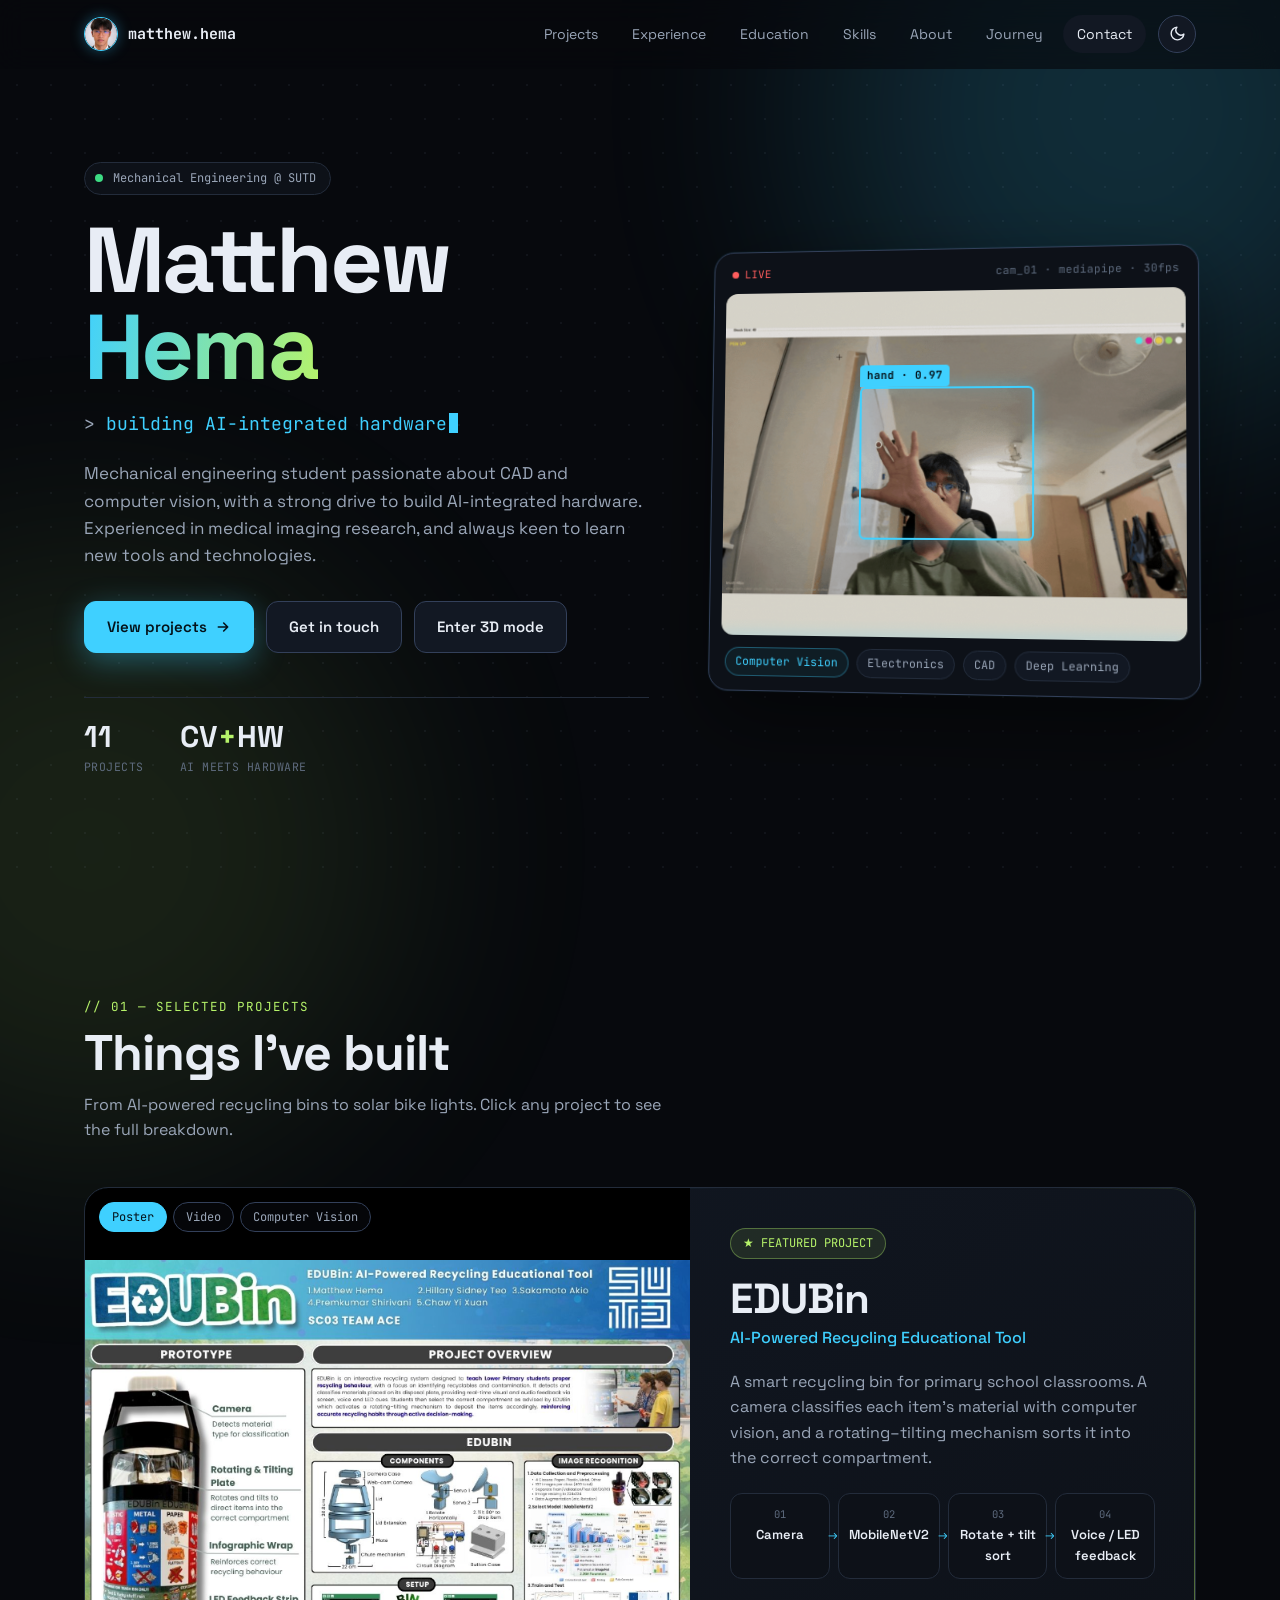
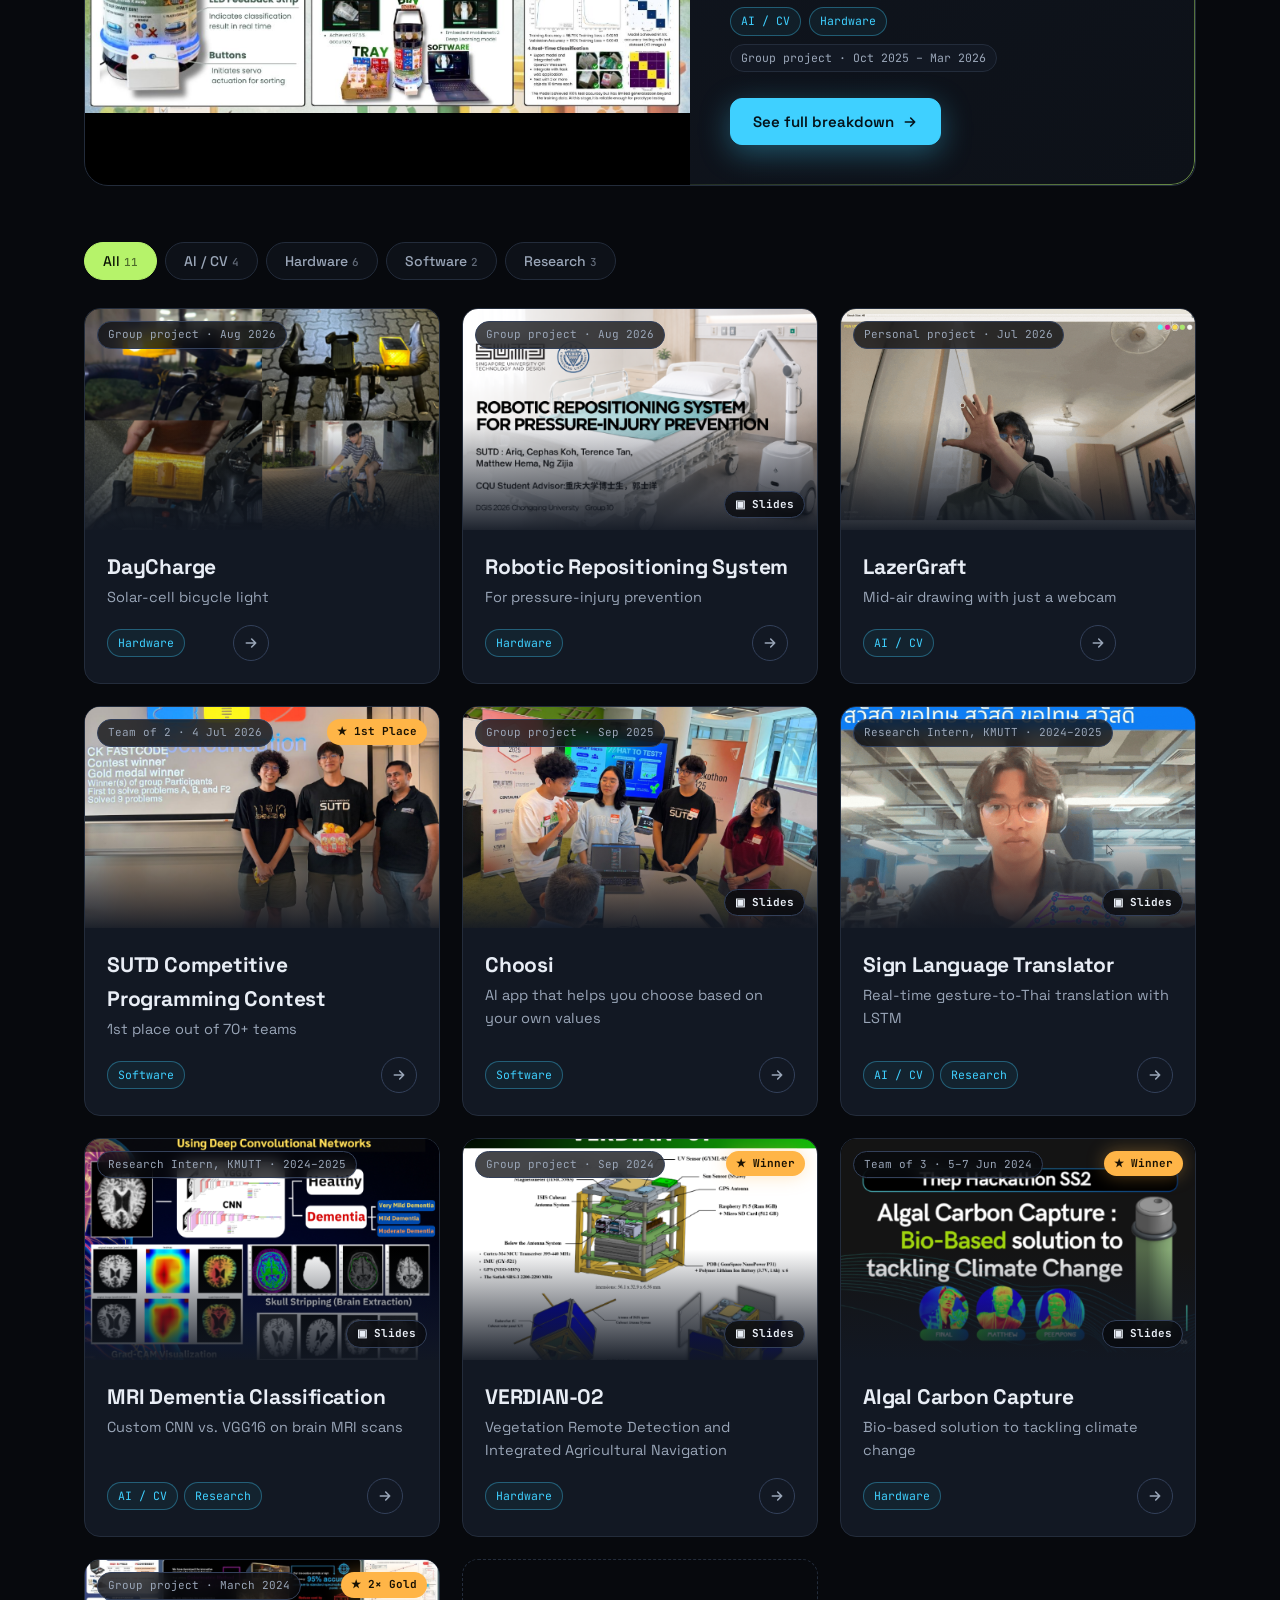
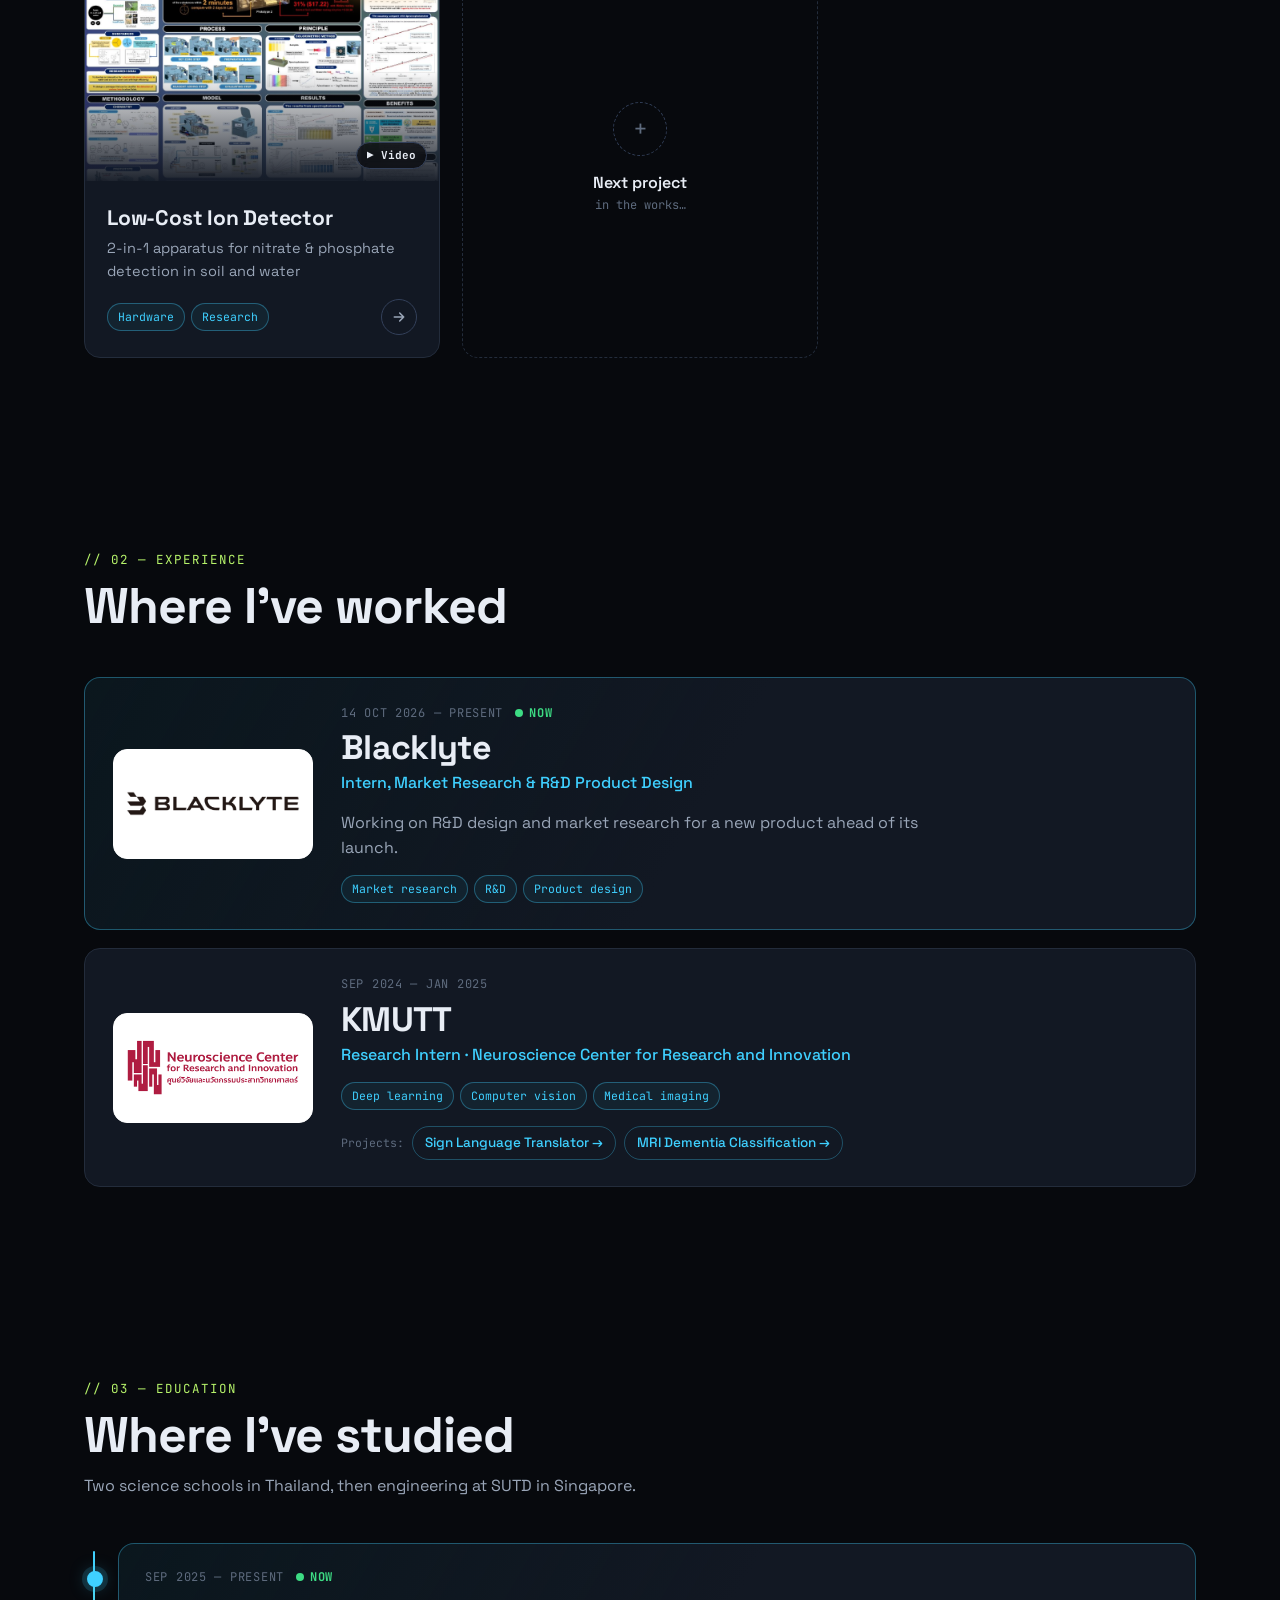
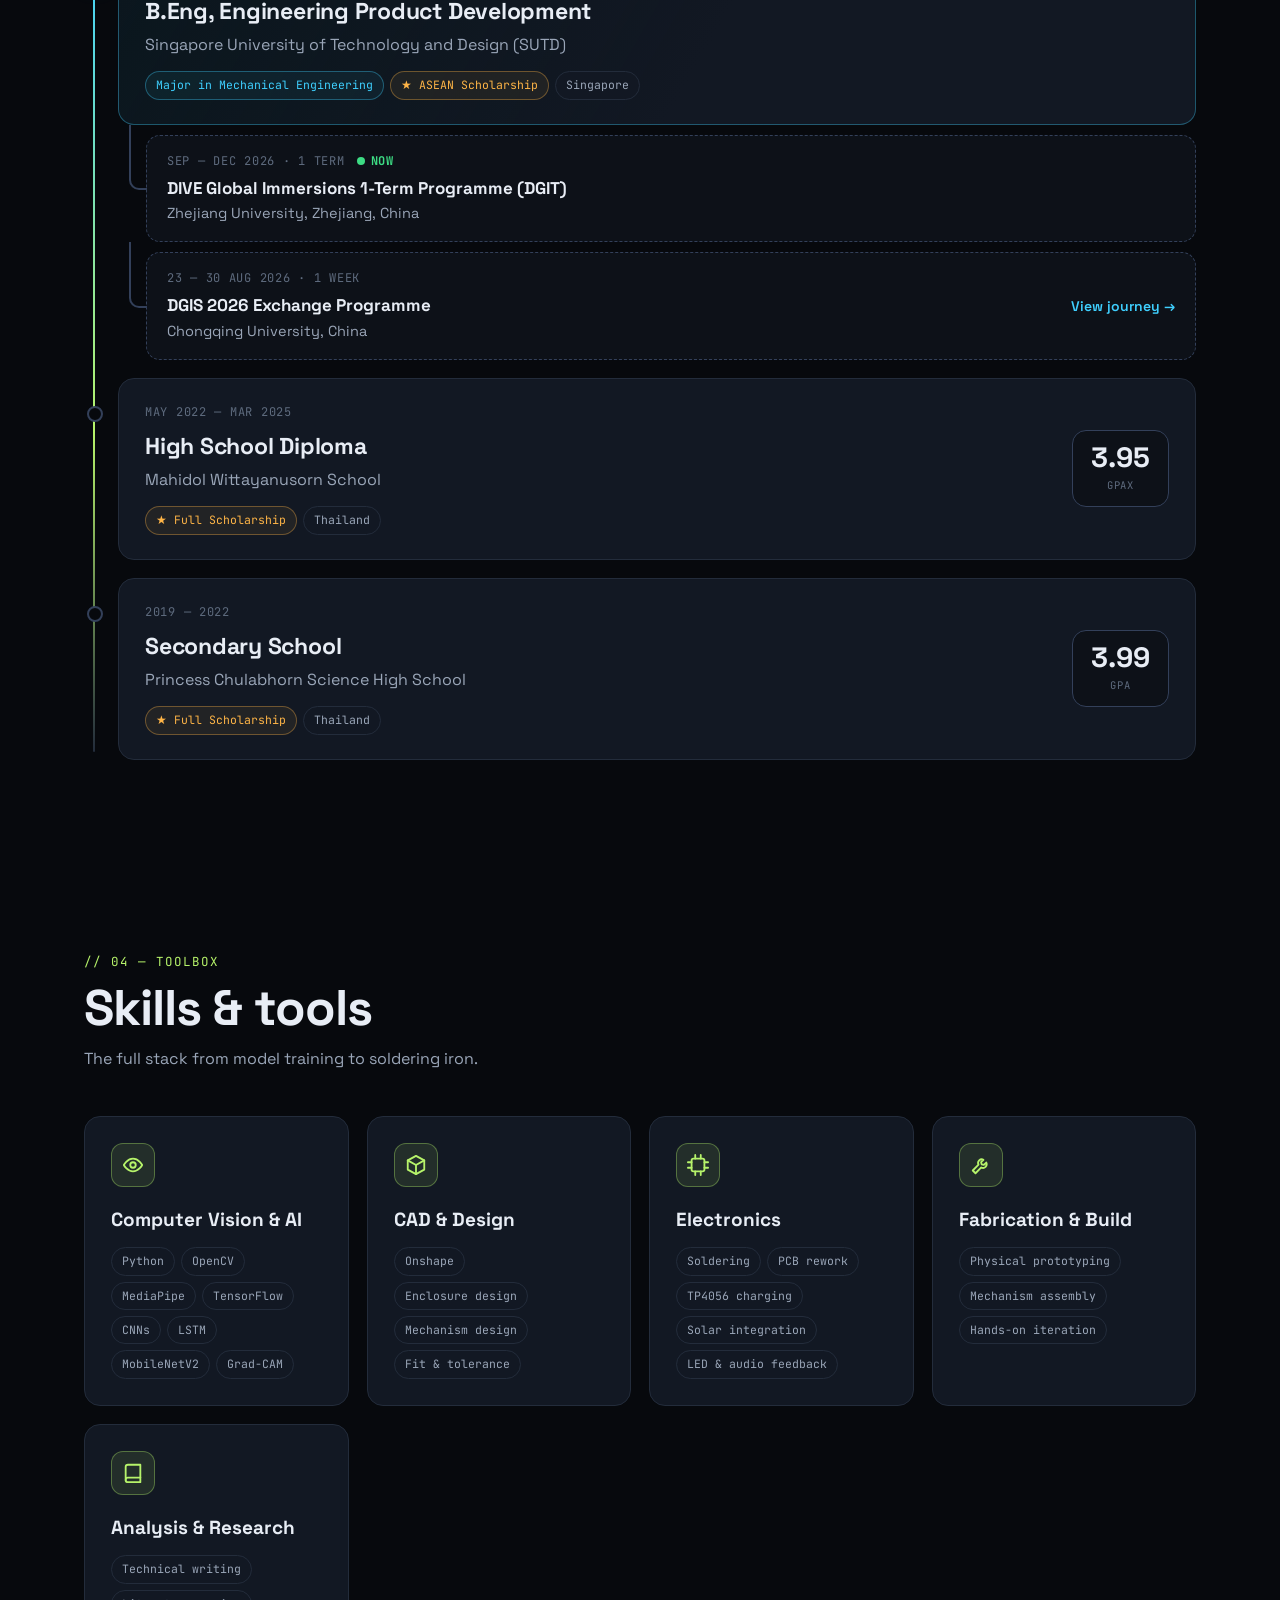
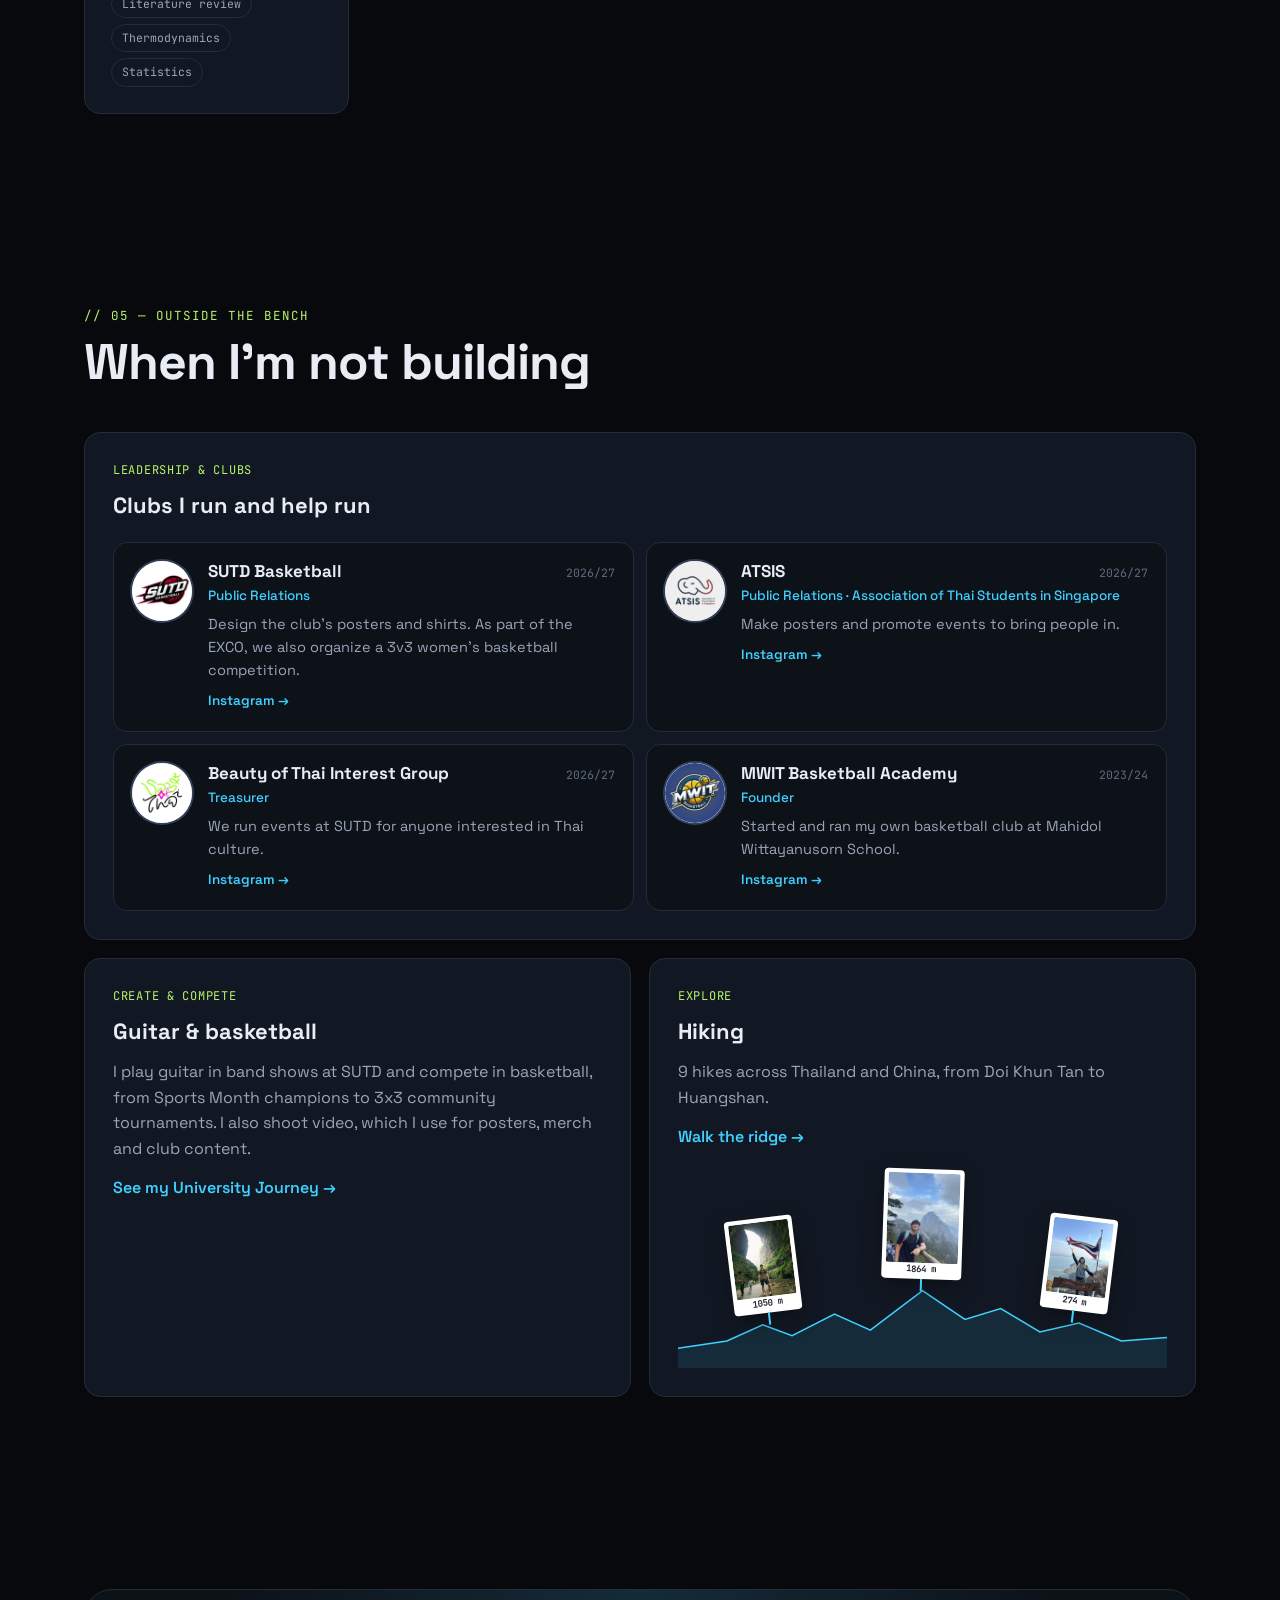
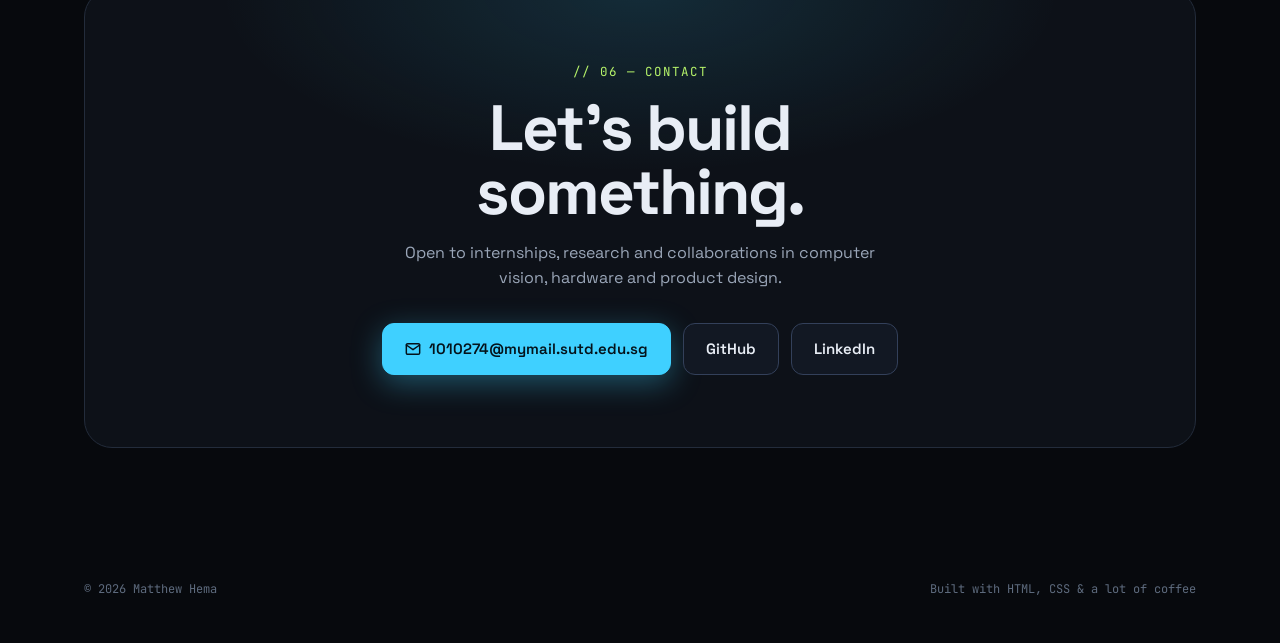
==== commit 6c4e0663: "Add 3D mode, Algal Carbon Capture project and profile photo - New space.html: fly through projects i" ====
--- a/index.html
+++ b/index.html
@@ -3,6 +3,7 @@
 <head>
 <meta charset="UTF-8">
 <meta name="viewport" content="width=device-width, initial-scale=1">
+<link rel="icon" type="image/png" href="images/favicon.png">
 <title>Matthew Hema — Portfolio</title>
 <meta name="description" content="Mechanical engineering student building AI-integrated hardware: computer vision, electronics and CAD.">
 <link rel="preconnect" href="https://fonts.googleapis.com">
@@ -93,6 +94,13 @@
     text-decoration:none;
     display:flex; align-items:center; gap:10px;
   }
+  .logo-avatar{
+    width:34px; height:34px; flex:none;
+    border-radius:50%;
+    object-fit:cover;
+    border:1.5px solid var(--accent);
+    box-shadow:0 0 14px var(--accent-glow);
+  }
   .logo-mark{
     width:30px; height:30px;
     border:1.5px solid var(--accent);
@@ -663,6 +671,7 @@
   .job-initial{font-size:40px; font-weight:700; color:var(--text);}
   .job h3{font-size:clamp(26px, 3.6vw, 34px); line-height:1.1; margin:6px 0 4px; letter-spacing:-0.02em;}
   .job-role{color:var(--accent); margin-bottom:14px; font-weight:500; font-size:16px;}
+  .job-desc{color:var(--text-soft); margin:0 0 14px; line-height:1.6; max-width:62ch;}
   .job-links{display:flex; align-items:center; gap:8px; flex-wrap:wrap; margin-top:16px;}
   .job-links-label{font-family:var(--font-mono); font-size:11.5px; color:var(--text-faint);}
   .job-link{
@@ -1031,7 +1040,7 @@
 <!-- NAV -->
 <nav class="nav" id="nav">
   <div class="wrap nav-inner">
-    <a href="#top" class="logo"><span class="logo-mark">MH</span>matthew.hema</a>
+    <a href="#top" class="logo"><img class="logo-avatar" src="images/avatar.jpg" alt="" width="34" height="34">matthew.hema</a>
     <div class="nav-links">
       <a href="#projects" class="keep">Projects</a>
       <a href="#experience">Experience</a>
@@ -1066,9 +1075,10 @@
           <svg width="16" height="16" viewBox="0 0 24 24" fill="none" stroke="currentColor" stroke-width="2.4" stroke-linecap="round" stroke-linejoin="round"><path d="M5 12h14M13 6l6 6-6 6"/></svg>
         </a>
         <a href="#contact" class="btn">Get in touch</a>
+        <a href="space.html" class="btn">Enter 3D mode</a>
       </div>
       <div class="stats">
-        <div class="stat"><div class="num" data-count="10">0</div><div class="lbl">PROJECTS</div></div>
+        <div class="stat"><div class="num" data-count="11">0</div><div class="lbl">PROJECTS</div></div>
         <div class="stat"><div class="num">CV<span>+</span>HW</div><div class="lbl">AI MEETS HARDWARE</div></div>
       </div>
     </div>
@@ -1129,6 +1139,7 @@
           <div class="edu-years">14 OCT 2026 — PRESENT <span class="now"><span class="pulse"></span>NOW</span></div>
           <h3>Blacklyte</h3>
           <div class="job-role">Intern, Market Research &amp; R&amp;D Product Design</div>
+          <p class="job-desc">Working on R&amp;D design and market research for a new product ahead of its launch.</p>
           <div class="edu-chips">
             <span class="chip accent">Market research</span>
             <span class="chip accent">R&amp;D</span>
@@ -1174,7 +1185,7 @@
         <div class="edu-dot"></div>
         <div class="edu-card">
           <div class="edu-main">
-            <div class="edu-years">2025 — PRESENT <span class="now"><span class="pulse"></span>NOW</span></div>
+            <div class="edu-years">SEP 2025 — PRESENT <span class="now"><span class="pulse"></span>NOW</span></div>
             <h3>B.Eng, Engineering Product Development</h3>
             <div class="edu-school">Singapore University of Technology and Design (SUTD)</div>
             <div class="edu-chips">
@@ -1204,7 +1215,7 @@
         <div class="edu-dot"></div>
         <div class="edu-card">
           <div class="edu-main">
-            <div class="edu-years">2022 — 2025</div>
+            <div class="edu-years">MAY 2022 — MAR 2025</div>
             <h3>High School Diploma</h3>
             <div class="edu-school">Mahidol Wittayanusorn School</div>
             <div class="edu-chips">
@@ -1389,7 +1400,6 @@
           <svg width="16" height="16" viewBox="0 0 24 24" fill="none" stroke="currentColor" stroke-width="2.2" stroke-linecap="round" stroke-linejoin="round"><rect x="2" y="4" width="20" height="16" rx="2"/><path d="M22 6l-10 7L2 6"/></svg>
           1010274@mymail.sutd.edu.sg
         </a>
-        <!-- Add your real GitHub / LinkedIn URLs below -->
         <a href="https://github.com/Matthew06w" target="_blank" rel="noopener noreferrer" class="btn">GitHub</a>
         <a href="https://www.linkedin.com/in/matthew-hema/" target="_blank" rel="noopener noreferrer" class="btn">LinkedIn</a>
       </div>
@@ -1428,306 +1438,8 @@
   </div>
 </div>
 
+<script src="projects.js"></script>
 <script>
-/* =========================================================
-   PROJECT DATA — edit this list to add / change projects.
-   To add a new project: copy one { ... } block, fill it in,
-   and remove `placeholder: true` from the template entry.
-   tags must use the names in FILTERS below.
-   ========================================================= */
-var FILTERS = ['AI / CV', 'Hardware', 'Software', 'Research'];
-
-var PROJECTS = [
-  {
-    id: 'edubin',
-    date: '2026-03', // YYYY-MM, used to sort the grid newest first
-    featured: true,
-    title: 'EDUBin',
-    subtitle: 'AI-Powered Recycling Educational Tool',
-    type: 'Group project · Oct 2025 – Mar 2026',
-    tags: ['AI / CV', 'Hardware'],
-    images: [
-      { src: 'images/edu1.jpg', label: 'Poster' },
-      { youtube: '2pwycMwPZ4w', label: 'Video' },
-      { src: 'images/edu2.jpg', label: 'Computer Vision' }
-    ],
-    pipeline: ['Camera', 'MobileNetV2', 'Rotate + tilt sort', 'Voice / LED feedback'],
-    desc: [
-      'A smart recycling bin for primary school classrooms. A camera classifies each item\'s material with computer vision, and a rotating–tilting mechanism sorts it into the correct compartment.',
-      'The bin teaches students at the point of disposal, giving real-time feedback through voice prompts, an on-screen display and LED cues to reduce contamination and build correct recycling habits.'
-    ],
-    specs: [
-      ['Project type', 'Group project'],
-      ['Goal', 'Accurate recycling and recycling education in primary schools'],
-      ['My role', 'Software, electronics, data collection, model training and CAD'],
-      ['Software', 'Python, TensorFlow, CAD'],
-      ['Techniques', 'Image classification with MobileNetV2, rotating–tilting sorting mechanism, voice/display/LED feedback']
-    ]
-  },
-  {
-    id: 'lazergraft',
-    date: '2026-07',
-    title: 'LazerGraft',
-    subtitle: 'Mid-air drawing with just a webcam',
-    type: 'Personal project · Jul 2026',
-    tags: ['AI / CV'],
-    images: [
-      { src: 'images/CV.gif', label: 'Live demo' },
-      { src: 'images/lazergraft-1.jpg', label: 'How it works' }
-    ],
-    desc: [
-      'A real-time computer vision tool that turns a webcam into a mid-air drawing surface, replicating the "light board" effect used by online educators, with no touchscreen or tablet required.',
-      'Hand-landmark tracking is handled with MediaPipe, and strokes are rendered live with OpenCV as the hand moves through the frame, translating fingertip position directly into on-screen ink.'
-    ],
-    specs: [
-      ['Project type', 'Individual project'],
-      ['Goal', 'Turn a webcam into a mid-air drawing surface'],
-      ['My role', 'Hand tracking, stroke rendering and real-time interaction'],
-      ['Software', 'MediaPipe, OpenCV, Python'],
-      ['Techniques', 'Hand landmark tracking, fingertip position mapping']
-    ],
-    link: { href: 'https://github.com/Matthew06w/LazerGraph', text: 'View the code on GitHub' }
-  },
-  {
-    id: 'daycharge',
-    date: '2026-08',
-    title: 'DayCharge',
-    subtitle: 'Solar-cell bicycle light',
-    type: 'Group project · Aug 2026',
-    tags: ['Hardware'],
-    images: [
-      { src: 'images/Bicycle%20Light%201.png', label: 'Prototype' },
-      { src: 'images/Bicycle%20Light%202.png', label: 'Electronics' },
-      { src: 'images/daycharge-2.jpg', label: 'Circuit' },
-      { src: 'images/daycharge-1.jpg', label: 'On the road' }
-    ],
-    desc: [
-      'A bicycle light rebuilt around a salvaged LED circuit board into a self-charging solar power system. I integrated a solar panel and a TP4056 charging module into the salvaged electronics so the light tops itself up continuously during the day.',
-      'Everything lives inside a custom enclosure I designed and 3D-modeled in Onshape, precision-fit to the solar panel and engineered for secure handlebar mounting.'
-    ],
-    specs: [
-      ['Project type', 'Group project'],
-      ['Goal', 'Self-charging bicycle light powered by a solar panel'],
-      ['My role', 'Electronics integration and enclosure design'],
-      ['Software', 'Onshape (CAD)'],
-      ['Techniques', '3D modelling, solar panel integration']
-    ]
-  },
-  {
-    id: 'sign-language',
-    date: '2025-01',
-    title: 'Sign Language Translator',
-    subtitle: 'Real-time gesture-to-Thai translation with LSTM',
-    type: 'Research Intern, KMUTT · 2024–2025',
-    tags: ['AI / CV', 'Research'],
-    images: [
-      { src: 'images/LSTM.gif', label: 'Live demo' },
-      { embed: 'pdf/LSTM-Based%20Sign%20Language%20Recognition%20Presentation.pdf#view=FitH', label: 'Slides (PDF)' }
-    ],
-    link: { href: 'pdf/LSTM-Based%20Sign%20Language%20Recognition%20Presentation.pdf', text: 'Open the presentation (PDF)' },
-    desc: [
-      'A real-time system that translates hand gestures into text and spoken Thai. I collected my own gesture data, extracted hand landmarks with MediaPipe, and trained an LSTM network to recognise three gestures from their movement over time.',
-      'The model runs inside a web application that shows the recognised gesture on screen and speaks it aloud in Thai.'
-    ],
-    specs: [
-      ['Project type', 'Individual project'],
-      ['Goal', 'Real-time translation of hand gestures'],
-      ['My role', 'Data collection, model training and web app development'],
-      ['Software', 'Python, MediaPipe, TensorFlow'],
-      ['Techniques', 'Hand landmark extraction, sequence modelling with LSTM, Thai text-to-speech']
-    ]
-  },
-  {
-    id: 'mri-dementia',
-    date: '2025-01',
-    title: 'MRI Dementia Classification',
-    subtitle: 'Custom CNN vs. VGG16 on brain MRI scans',
-    type: 'Research Intern, KMUTT · 2024–2025',
-    tags: ['AI / CV', 'Research'],
-    images: [
-      { src: 'images/BCC.png', label: 'Summary' },
-      { src: 'images/BCC2.png', label: 'More' },
-      { embed: 'https://www.canva.com/design/DAGUwOMTLv0/kUFyMlSo898Z0EUV8bwBTQ/view?embed', label: 'Slides' }
-    ],
-    desc: [
-      'A comparison of a custom CNN and a VGG16 transfer-learning model for classifying dementia stages from brain MRI scans. VGG16 outperformed on the test set, especially on the Very Mild Demented class.',
-      'VGG16 also held up better on an independent dataset, and Grad-CAM showed the models focusing on clinically relevant brain regions.'
-    ],
-    link: {
-      href: 'https://medium.com/@matthew.hem_g32/mri-based-classification-of-dementia-stages-by-using-deep-convolutional-networks-bdd722c58782',
-      text: 'Read the full write-up (Thai) on Medium'
-    },
-    specs: [
-      ['Project type', 'Research study'],
-      ['Goal', 'Compare a custom CNN and VGG16 for dementia stage classification'],
-      ['My role', 'Model development and evaluation'],
-      ['Software', 'Python, TensorFlow/Keras'],
-      ['Techniques', 'CNNs, transfer learning, Grad-CAM, stratified 70/15/15 split']
-    ]
-  },
-  {
-    id: 'ion-detector',
-    date: '2024-03',
-    title: 'Low-Cost Ion Detector',
-    subtitle: '2-in-1 apparatus for nitrate & phosphate detection in soil and water',
-    type: 'Group project · March 2024',
-    tags: ['Hardware', 'Research'],
-    badge: '2× Gold',
-    // { youtube: '<video id>' } shows a YouTube video; it is listed first so it opens first
-    images: [
-      { youtube: '5xWKFr7n5CI', label: 'Video' },
-      { src: 'images/agrisense1.jpg', label: 'Device' },
-      { src: 'images/agrisense2.jpg', label: 'More' }
-    ],
-    desc: [
-      'A portable device that measures nitrate and phosphate in soil and water using a colour-based (colorimetric) method. Normal test kits and lab tests are expensive, slow and manual; our device runs the test automatically and gives a result in about 2 minutes instead of about 2 days in a lab.',
-      'The device adds reagents to the sample, which changes colour (yellow for nitrate, blue for phosphate). An LED shines through the sample onto an RGB sensor, and the change in light is converted into an absorbance value, then a concentration, shown on a small screen.',
-      'I ran the colorimetric method in the lab to collect nitrate and phosphate data, built the calibration curves linking sensor readings to concentration (R² ≈ 0.99 against a spectrophotometer), and worked on the prototypes, from a first version with syringe problems, through a second that was too big, to the latest one.'
-    ],
-    results: [
-      ['~95%', 'accuracy vs. spectrophotometer'],
-      ['~2 min', 'per test, vs. ~2 days in a lab'],
-      ['31%', 'lower lifetime cost (US$17.22)']
-    ],
-    awards: [
-      'Gold Award, IDEX 2024, Singapore',
-      'Gold Medal, World Invention Competition and Exhibition (WICE) 2024, Malaysia',
-      'Accepted for publication in the Journal of Food Agricultural Sciences and Technology (FAST)'
-    ],
-    link: {
-      href: 'https://youtu.be/5xWKFr7n5CI',
-      text: 'Watch the video on YouTube'
-    },
-    specs: [
-      ['Project type', 'Group project'],
-      ['Goal', 'Fast, low-cost nitrate and phosphate testing for agriculture and the environment'],
-      ['My role', 'Lab data collection, regression / calibration curves and prototyping'],
-      ['Techniques', 'Colorimetry, LED + RGB sensor absorbance measurement, calibration curves, automated reagent dosing']
-    ]
-  },
-  {
-    id: 'verdian-02',
-    date: '2024-09',
-    title: 'VERDIAN-02',
-    subtitle: 'Vegetation Remote Detection and Integrated Agricultural Navigation',
-    type: 'Group project · Sep 2024',
-    tags: ['Hardware'],
-    badge: 'Winner',
-    images: [
-      { src: 'images/vd1.png', label: 'Photo 1' },
-      { src: 'images/vd2.png', label: 'Photo 2' },
-      { src: 'images/vd3.png', label: 'Photo 3' },
-      { src: 'images/vd4.png', label: 'Photo 4' },
-      { src: 'images/vd5.png', label: 'Photo 5' },
-      { embed: 'https://www.canva.com/design/DAGdoitsXr4/win51pYGwE_PpIDshC8FaQ/view?embed', label: 'Slides' }
-    ],
-    desc: [
-      'A CubeSat concept designed to monitor crops and environmental conditions remotely from orbit.',
-      'Our team entered the School Satellite competition and won, earning the chance to build a CubeSat with GISTDA (Thailand\'s space agency) over two weeks in a clean room.'
-    ],
-    specs: [
-      ['Project type', 'Group project, competition'],
-      ['Goal', 'Remote monitoring of crops and environmental conditions with a CubeSat'],
-      ['My role', 'CubeSat design, pitching and presentation'],
-      ['Result', 'Won the competition; built a CubeSat with GISTDA in a clean room (2 weeks)']
-    ],
-    link: { href: 'https://www.canva.com/design/DAGdoitsXr4/win51pYGwE_PpIDshC8FaQ/view', text: 'Open slides in Canva' }
-  },
-  {
-    id: 'pressure-injury',
-    date: '2026-08',
-    title: 'Robotic Repositioning System',
-    subtitle: 'For pressure-injury prevention',
-    type: 'Group project · Aug 2026',
-    tags: ['Hardware'],
-    // { embed: '<url>' } shows any embeddable page (here, Canva slides)
-    images: [
-      { src: 'images/Dgis1.png', label: 'Photo 1' },
-      { src: 'images/Dgis2.png', label: 'Photo 2' },
-      { src: 'images/Dgis3.png', label: 'Photo 3' },
-      { embed: 'https://www.canva.com/design/DAHTQviyh8I/zbzo2sDvzLsDDtQVrHEeyQ/view?embed', label: 'Slides' }
-    ],
-    desc: [
-      'A robotic system that repositions patients to help prevent pressure injuries.',
-      'Proposed to Chongqing University during the DGIS 2026 exchange programme.'
-    ],
-    specs: [
-      ['Project type', 'Group project, DGIS 2026 proposal'],
-      ['Goal', 'Prevent pressure injuries by repositioning patients automatically'],
-      ['Presented at', 'Chongqing University, China']
-    ],
-    link: { href: 'https://www.canva.com/design/DAHTQviyh8I/zbzo2sDvzLsDDtQVrHEeyQ/view', text: 'Open slides in Canva' }
-  },
-  {
-    id: 'cp-contest',
-    date: '2026-07',
-    title: 'SUTD Competitive Programming Contest',
-    subtitle: '1st place out of 70+ teams',
-    type: 'Team of 2 · 4 Jul 2026',
-    tags: ['Software'],
-    badge: '1st Place',
-    images: [
-      { src: 'images/cp-1.jpg', label: 'Winners' },
-      { src: 'images/cp-2.jpg', label: 'Gold Award' },
-      { src: 'images/cp-3.jpg', label: 'Best Freshmore Team' },
-      { src: 'images/cp-4.jpg', label: 'First to solve A, B & F' },
-      { src: 'images/cp-5.jpg', label: 'Final scoreboard' },
-      { src: 'images/cp-6.jpg', label: 'All contestants' }
-    ],
-    results: [['1st', 'of 70+ teams'], ['9 / 10', 'problems solved'], ['3', 'problems solved first']],
-    awards: ['Gold Award, contest winner', 'Best Freshmore Team', 'First to solve problems A, B & F'],
-    desc: [
-      'A timed algorithm contest at SUTD. My teammate and I competed as team CK FASTCODE.',
-      'We solved 9 of the 10 problems, were the first team to crack 3 of them, and took 1st place out of more than 70 teams.'
-    ],
-    specs: [
-      ['Project type', 'Competition, team of 2 (CK FASTCODE)'],
-      ['Result', '1st place, 9/10 solved, 3 first solves']
-    ]
-  },
-  {
-    id: 'choosi',
-    date: '2025-09',
-    title: 'Choosi',
-    subtitle: 'AI app that helps you choose based on your own values',
-    type: 'Group project · Sep 2025',
-    tags: ['Software'],
-    images: [
-      { src: 'images/choosi-1.jpg', label: 'Hackathon pitch' },
-      { embed: 'https://www.canva.com/design/DAGzzh6lwzY/XyNNFYvvtIBH3dvoZP8X4g/view?embed', label: 'Slides' }
-    ],
-    link: { href: 'https://www.canva.com/design/DAGzzh6lwzY/XyNNFYvvtIBH3dvoZP8X4g/view', text: 'Open slides in Canva' },
-    desc: [
-      'An AI-powered decision-making app that helps people make everyday choices based on their own values and priorities. Built at the SEVEN MVP Hackathon.',
-      'We didn\'t win a prize, but it was my first university project and great hands-on practice in building an app as a team.'
-    ],
-    specs: [
-      ['Project type', 'Group project, SEVEN MVP Hackathon'],
-      ['Goal', 'Help users make everyday choices based on their personal values'],
-      ['My role', 'UI design and coding']
-    ]
-  },
-  {
-    // TEMPLATE — fill this in for your next project, then delete `placeholder: true`
-    id: 'project-7',
-    date: '[YYYY-MM]',
-    placeholder: true,
-    title: '[Project Title]',
-    subtitle: '[Short subtitle]',
-    type: '[Personal / Group project · Year]',
-    tags: [],
-    images: [{ src: 'images/project-7.png', label: 'Main' }],
-    desc: ['[What the project is and what it does.]', '[How it works or what the result was.]'],
-    specs: [
-      ['Project type', '[Individual / Group project]'],
-      ['Goal', '[What the project set out to achieve]'],
-      ['My role', '[What you were responsible for]'],
-      ['Software', '[Tools and languages used]'],
-      ['Techniques', '[Key methods or techniques]']
-    ]
-  }
-];
-
 (function(){
   "use strict";
 
--- a/effect.css
+++ b/effect.css
@@ -57,11 +57,3 @@
 [data-theme="light"] .cv-label{color:#fff;}
 .cv-name{max-width:130px; overflow:hidden; text-overflow:ellipsis;}
 .cv-coords{font-weight:400; opacity:.75;}
-
-/* Fallback: GIFs, reduced motion, or no WebGL get a simple fade at the image's top and bottom */
-.fx-static,
-.fx-fallback .card-media img,
-.fx-fallback .featured-media img.fm{
-  -webkit-mask-image:linear-gradient(to bottom, transparent, #000 10%, #000 90%, transparent);
-  mask-image:linear-gradient(to bottom, transparent, #000 10%, #000 90%, transparent);
-}
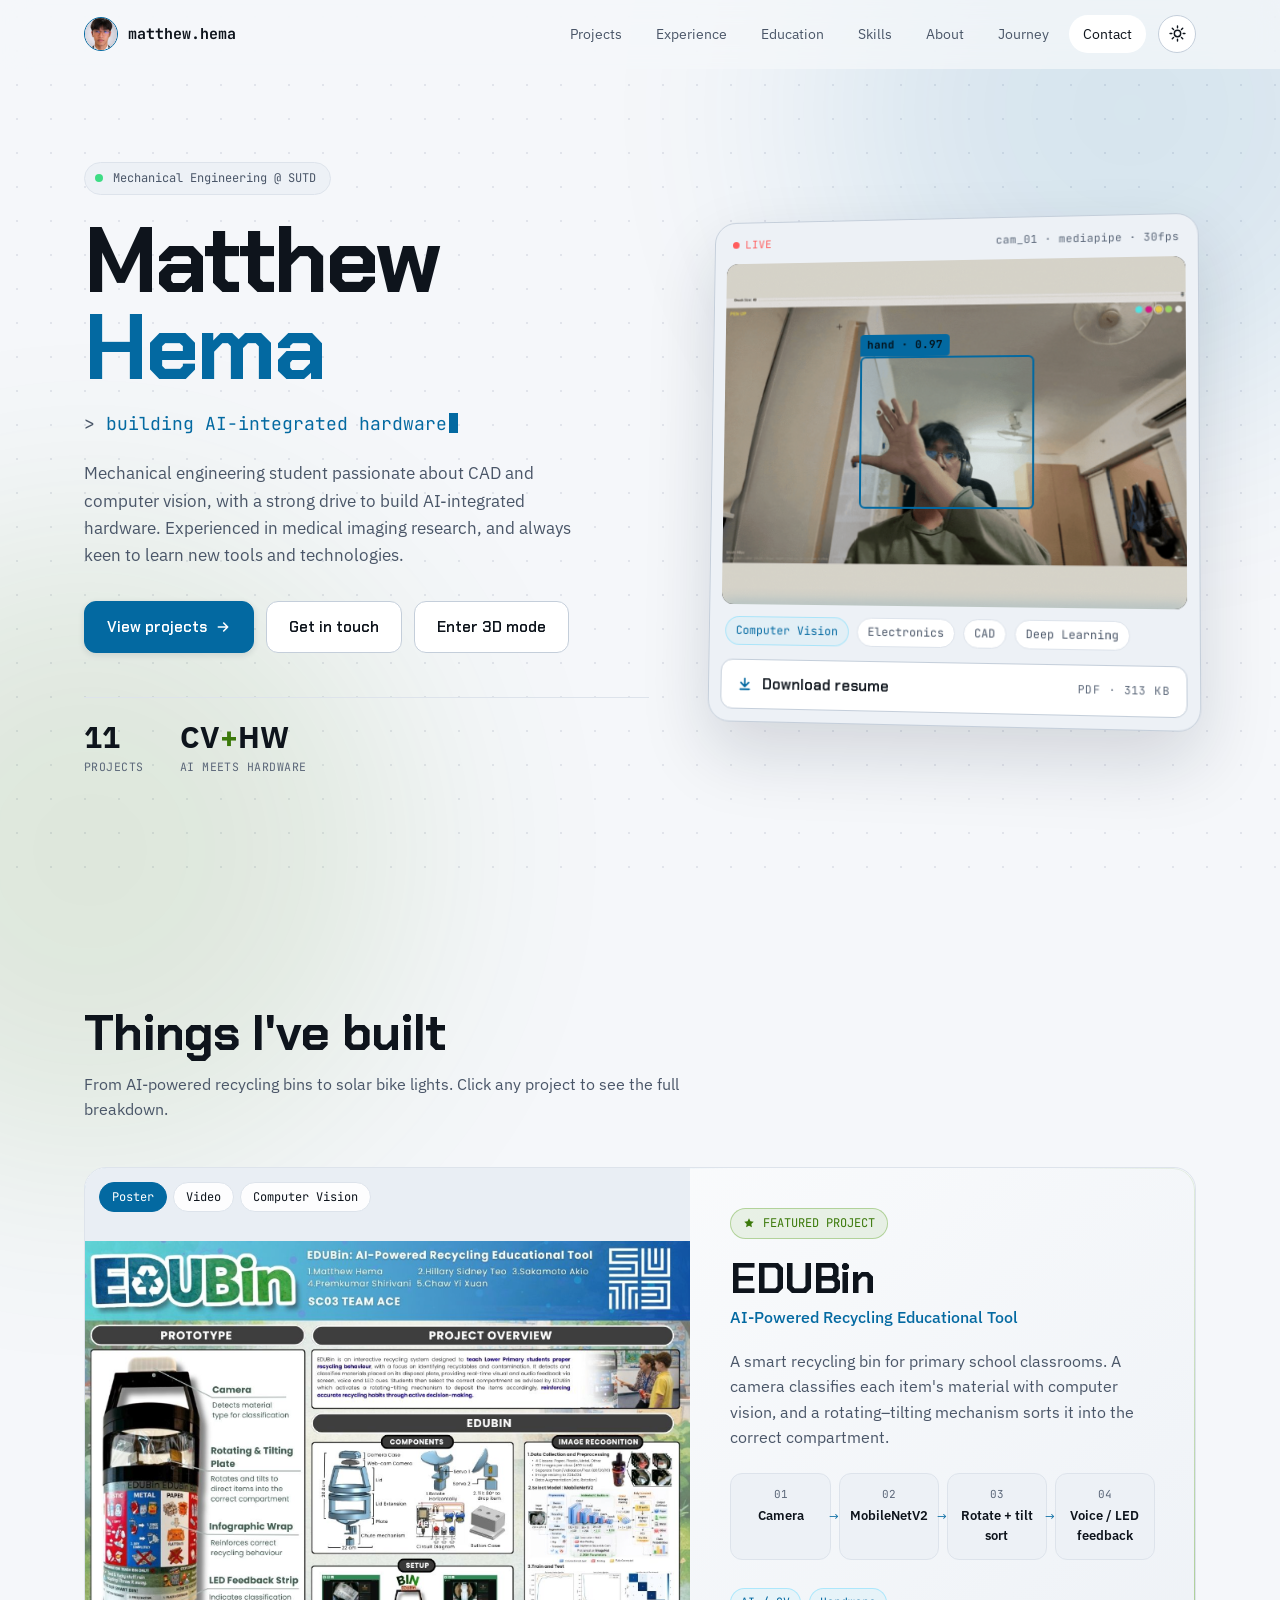
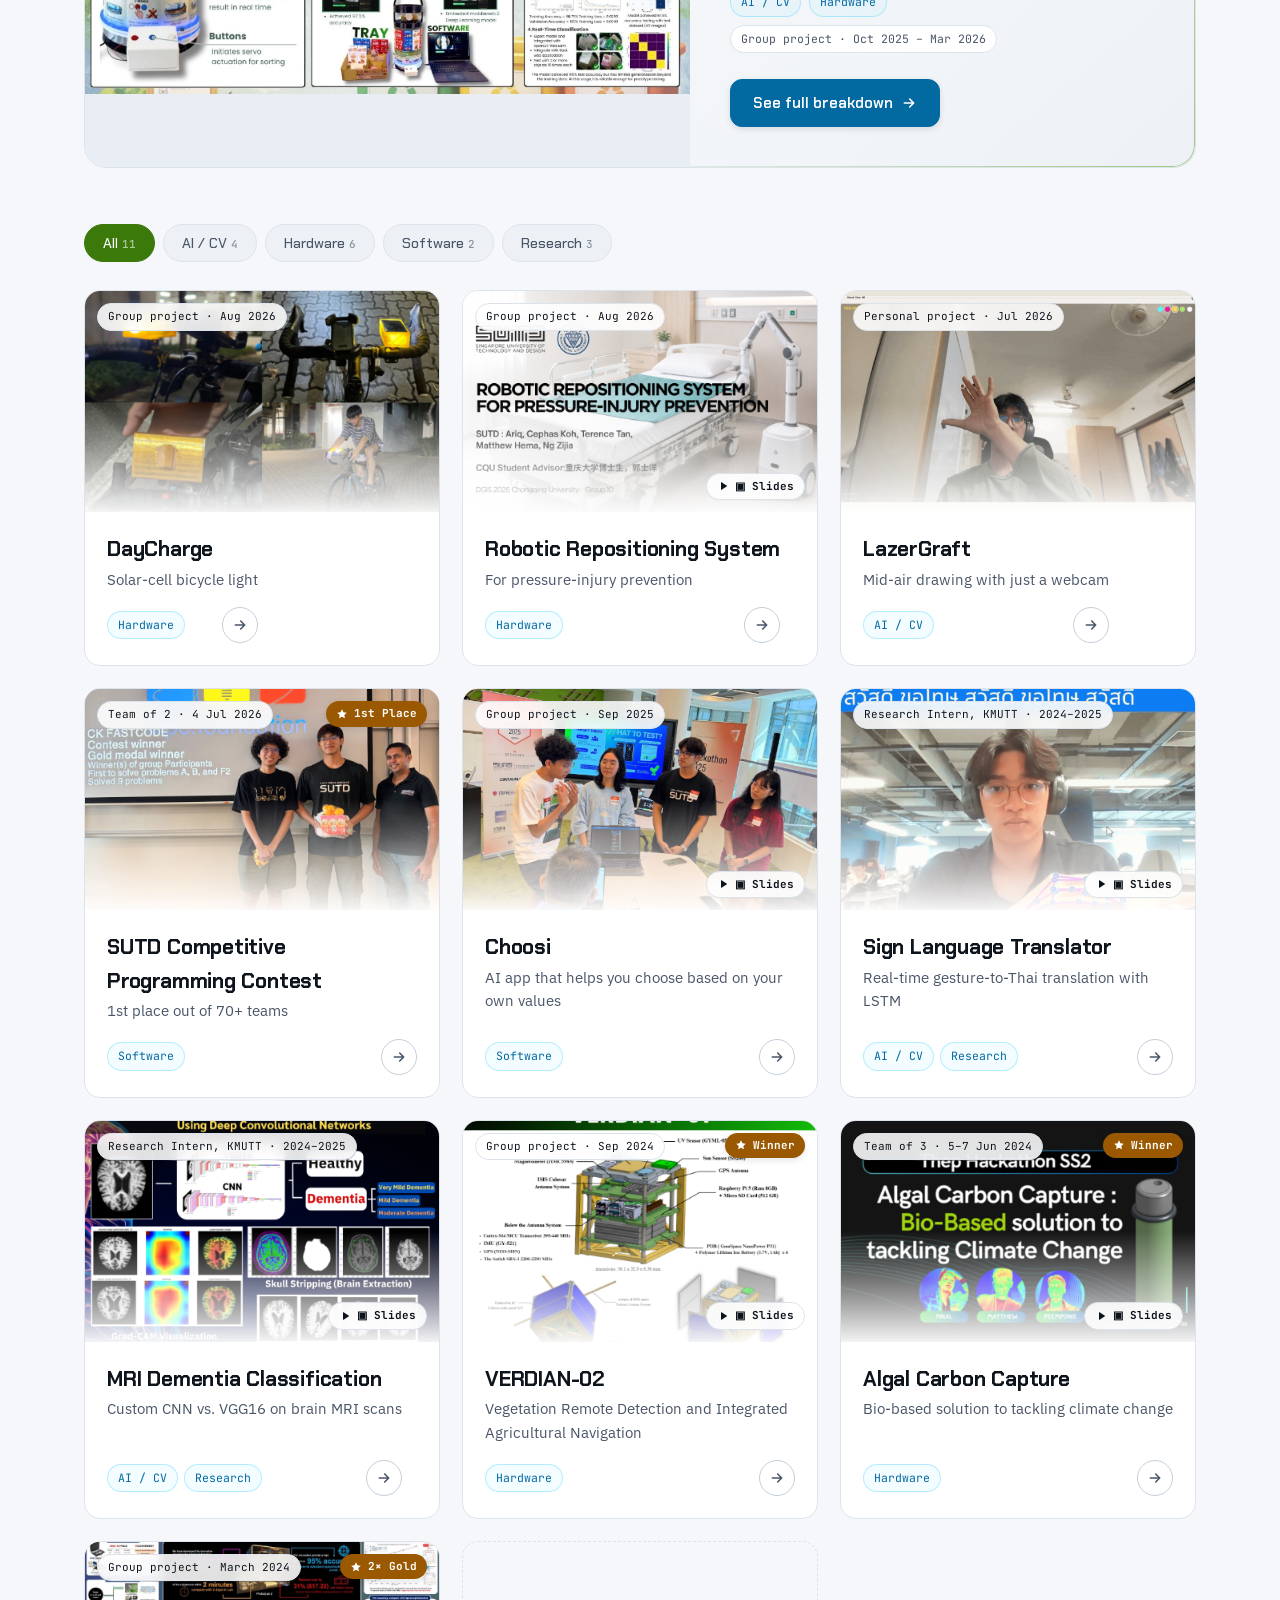
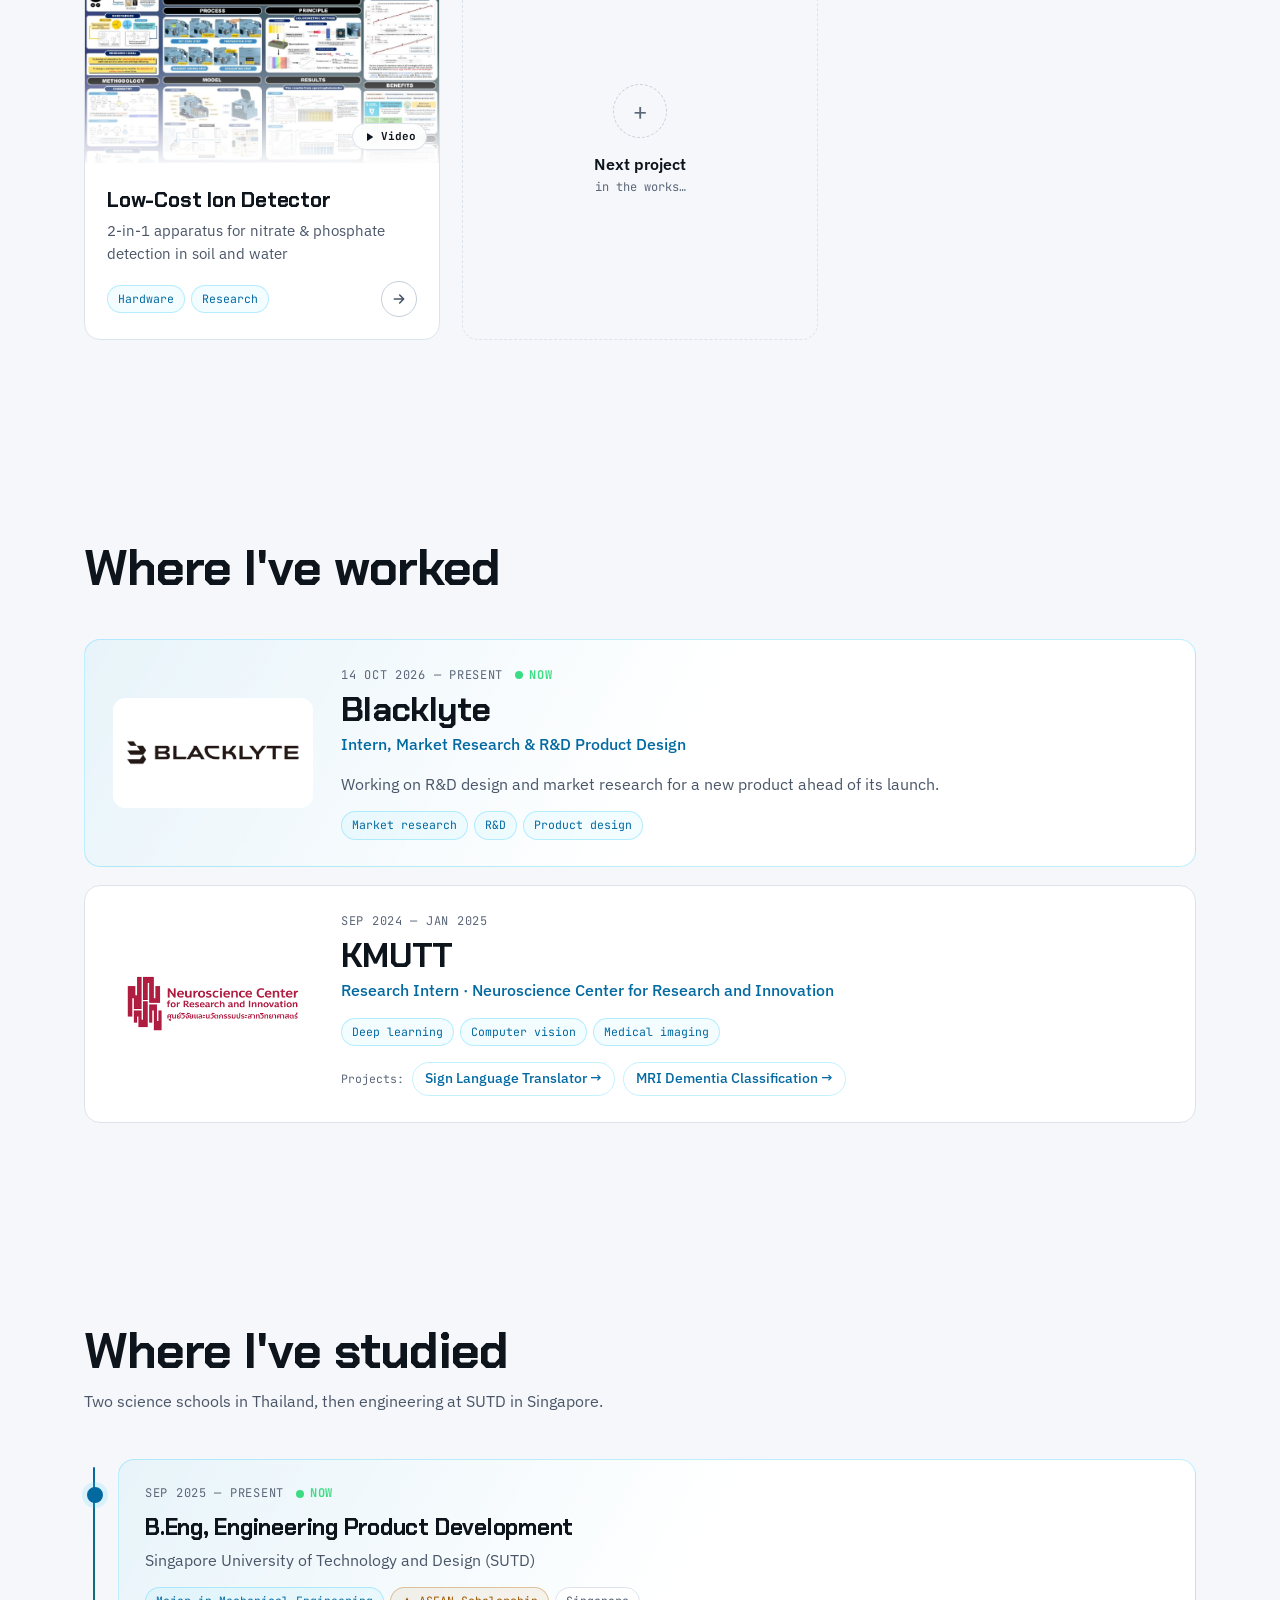
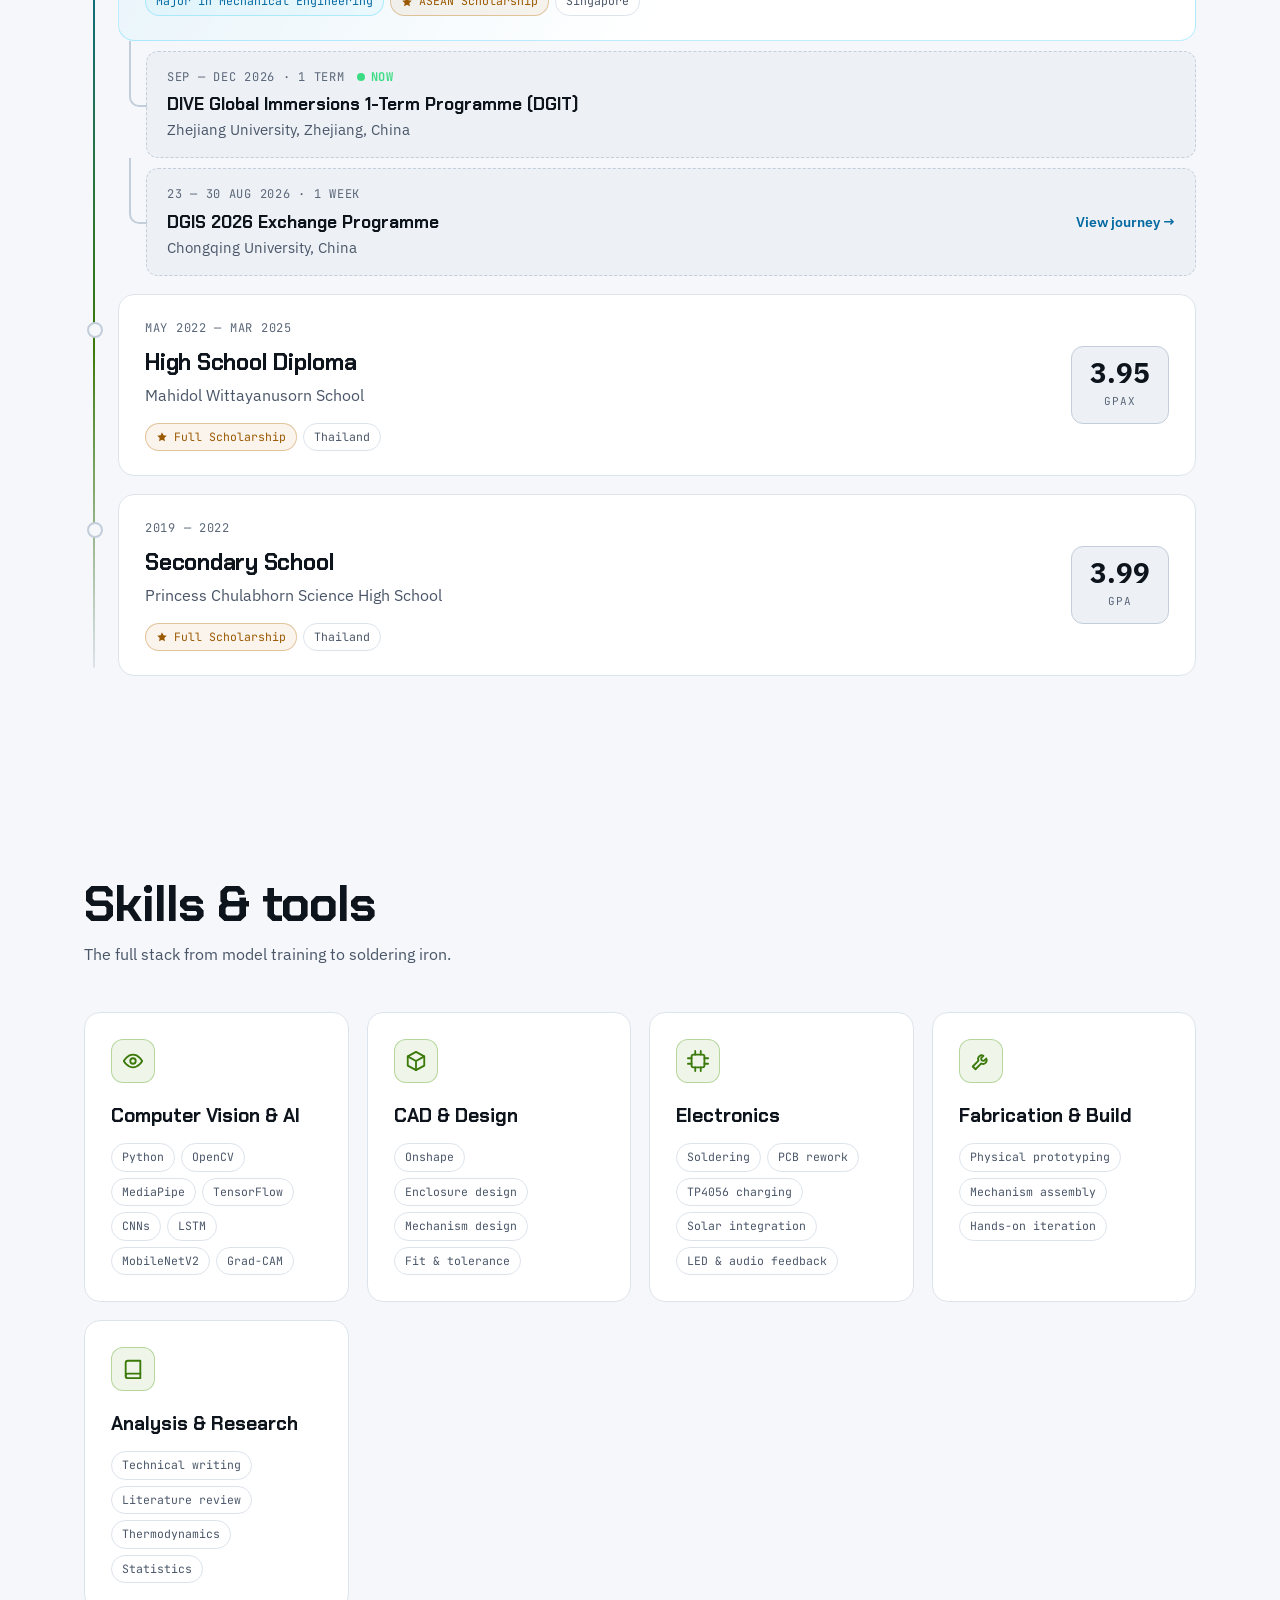
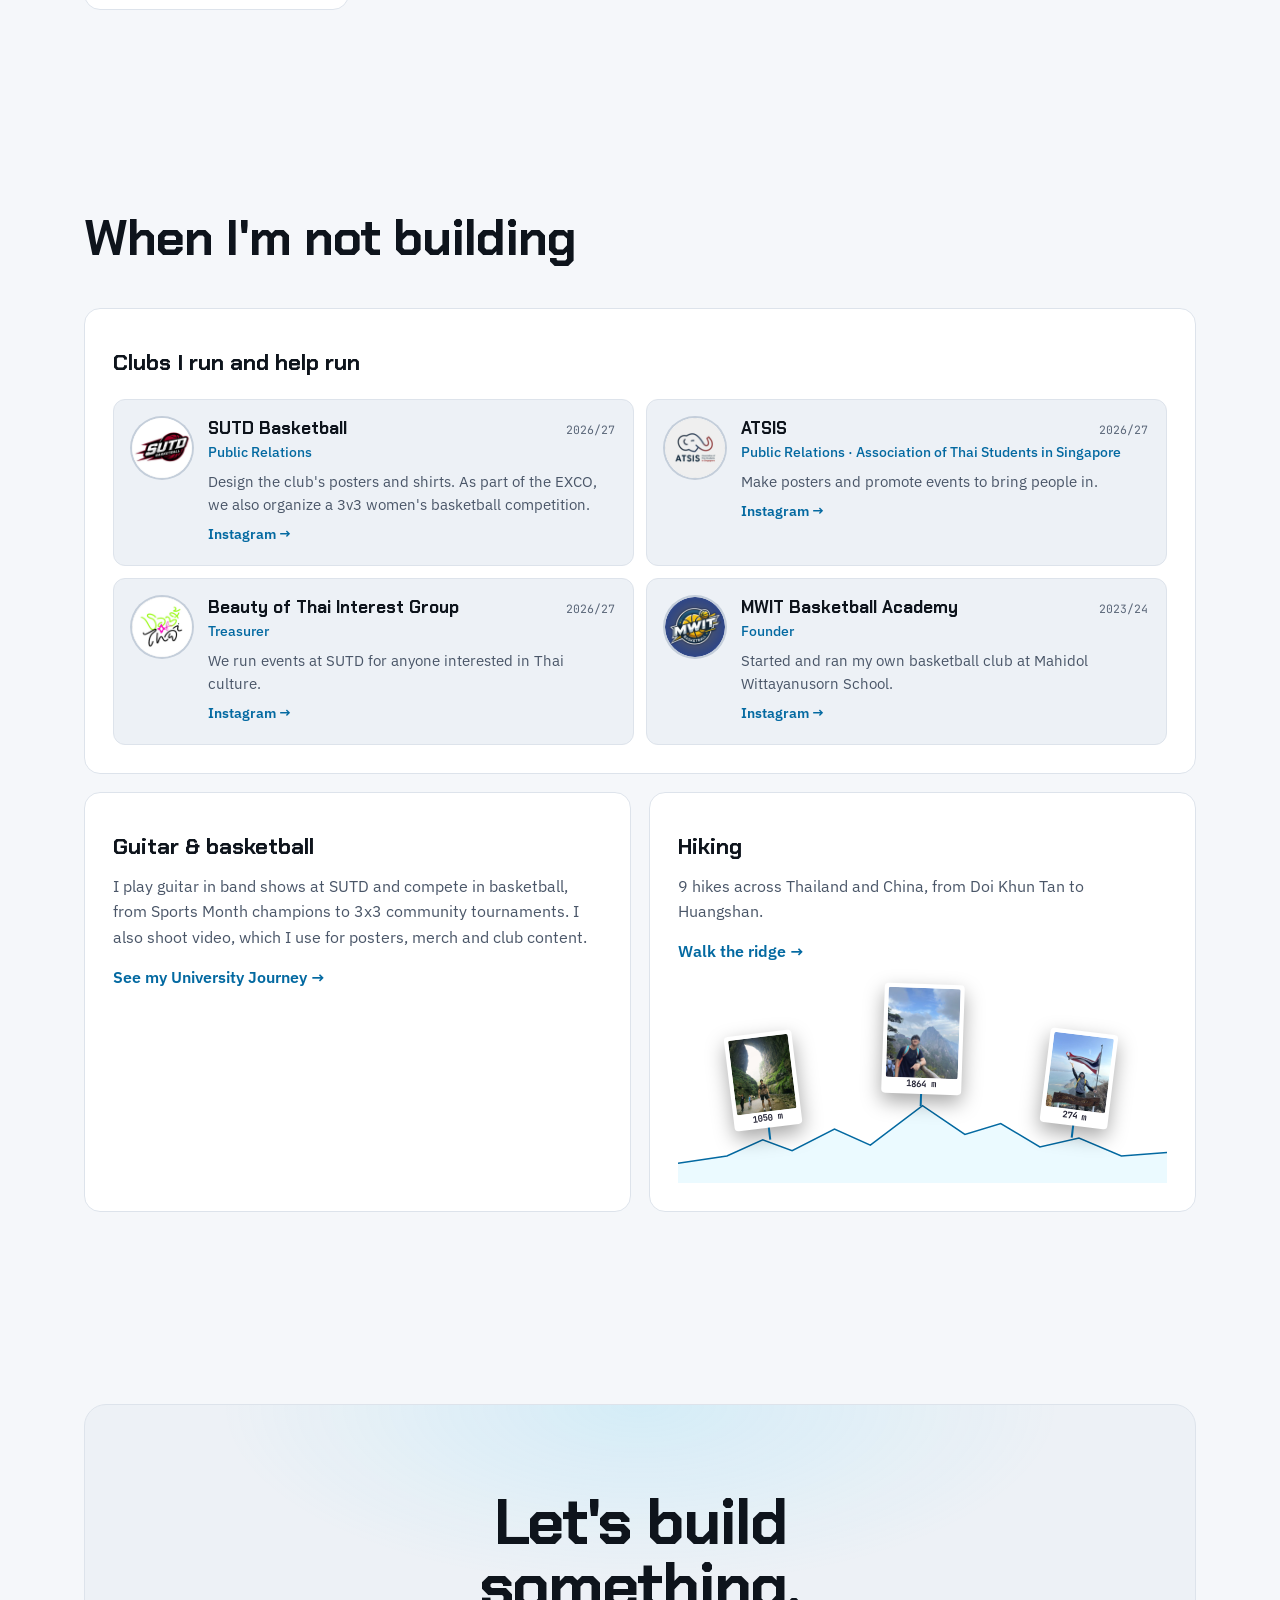
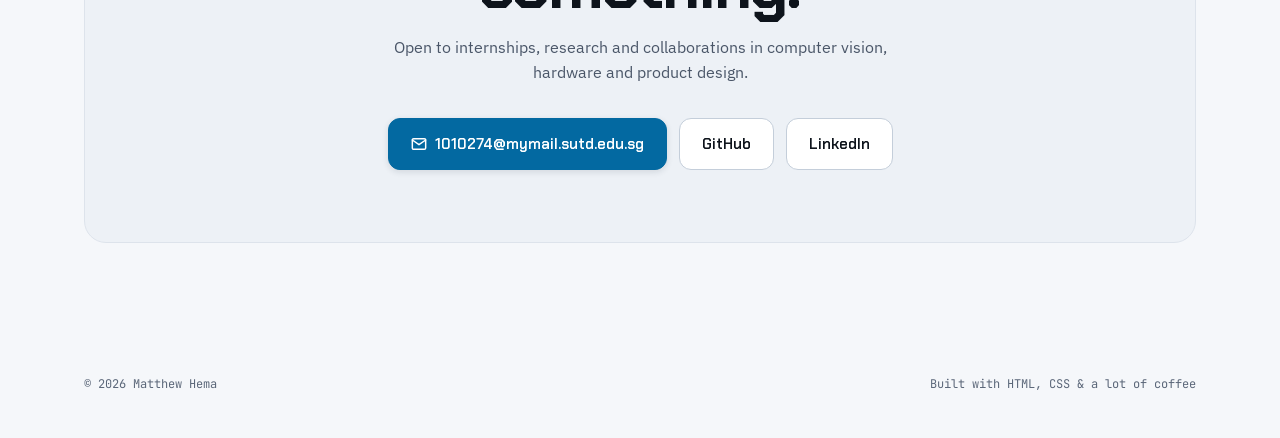
==== commit c5539434: "Add resume download and apply Impeccable polish across all pages - Download resume row inside the he" ====
--- a/index.html
+++ b/index.html
@@ -8,7 +8,7 @@
 <meta name="description" content="Mechanical engineering student building AI-integrated hardware: computer vision, electronics and CAD.">
 <link rel="preconnect" href="https://fonts.googleapis.com">
 <link rel="preconnect" href="https://fonts.gstatic.com" crossorigin>
-<link href="https://fonts.googleapis.com/css2?family=Space+Grotesk:wght@400;500;600;700&family=JetBrains+Mono:wght@400;500;700&display=swap" rel="stylesheet">
+<link href="https://fonts.googleapis.com/css2?family=Chakra+Petch:wght@500;600;700&family=IBM+Plex+Sans:wght@400;500;600&family=Space+Grotesk:wght@400;500;600;700&family=JetBrains+Mono:wght@400;500;700&display=swap" rel="stylesheet">
 <style>
   :root{
     --bg:#07090D;
@@ -19,7 +19,7 @@
     --border-strong:#33405A;  
     --text:#E8EDF5;
     --text-soft:#9AA6B8;
-    --text-faint:#5E6B7E;
+    --text-faint:#7E8BA0;
     --accent:#3FD0FF;
     --accent-2:#7C6CFF;
     --accent-glow:rgba(63,208,255,0.35);
@@ -29,10 +29,25 @@
     --media-bg-2:#05070A;
     --glow-opacity:1;
 
-    --font-head:'Space Grotesk', system-ui, sans-serif;
+    /* headings: squared, HUD-style display face; body: Plex, built for engineering docs */
+    --font-head:'Chakra Petch', 'Space Grotesk', system-ui, sans-serif;
+    --font-body:'IBM Plex Sans', system-ui, sans-serif;
     --font-mono:'JetBrains Mono', ui-monospace, monospace;
 
-    --radius:16px;
+    /* corner scale: sm = small controls, md = inner panels, lg = cards, xl = big panels */
+    --r-sm:8px;
+    --r-md:12px;
+    --r-lg:16px;
+    --r-xl:22px;
+    --radius:var(--r-lg);
+
+    /* elevation: neutral, offset, soft */
+    --shadow-sm:0 2px 6px rgba(0,0,0,.35);
+    --shadow-md:0 12px 28px -8px rgba(0,0,0,.55);
+
+    /* drawn icons, painted with background-color through a mask */
+    --ico-star:url("data:image/svg+xml,%3Csvg xmlns='http://www.w3.org/2000/svg' viewBox='0 0 24 24'%3E%3Cpath d='M12 2.5l2.9 6.1 6.6.8-4.9 4.6 1.3 6.5L12 17.3l-5.9 3.2 1.3-6.5L2.5 9.4l6.6-.8z'/%3E%3C/svg%3E");
+    --ico-play:url("data:image/svg+xml,%3Csvg xmlns='http://www.w3.org/2000/svg' viewBox='0 0 24 24'%3E%3Cpath d='M8 5.2v13.6a.8.8 0 0 0 1.2.7l10.6-6.8a.8.8 0 0 0 0-1.4L9.2 4.5A.8.8 0 0 0 8 5.2z'/%3E%3C/svg%3E");
     --max:1160px;
   }
 
@@ -42,10 +57,30 @@
     margin:0;
     background:var(--bg);
     color:var(--text);
-    font-family:var(--font-head);
+    font-family:var(--font-body);
     font-size:16px;
     line-height:1.6;
     overflow-x:hidden;
+  }
+  h1, h2, h3, h4{font-family:var(--font-head); text-wrap:balance;}
+
+  /* browser surfaces, themed from the palette */
+  html{scrollbar-color:var(--border-strong) var(--bg); caret-color:var(--accent);}
+  a{text-underline-offset:.2em; text-decoration-thickness:1px;}
+  .stat .num, .edu-gpa .g, .result .r-num, .edu-years, .club-years, .filter .count{font-variant-numeric:tabular-nums;}
+
+  /* star / play marks drawn in front of award and video badges */
+  .chip.award, .featured-badge, .card-award, .card-video{display:inline-flex; align-items:center; gap:6px;}
+  .chip.award::before, .featured-badge::before, .card-award::before, .card-video::before{
+    content:""; flex:none; width:12px; height:12px;
+    background:currentColor;
+    -webkit-mask:var(--ico-star) center / contain no-repeat; mask:var(--ico-star) center / contain no-repeat;
+  }
+  .card-video::before{-webkit-mask-image:var(--ico-play); mask-image:var(--ico-play);}
+  /* one visible focus ring for every link and control when using the keyboard */
+  a:focus-visible, button:focus-visible, [tabindex]:focus-visible{
+    outline:2px solid var(--accent);
+    outline-offset:3px;
   }
   img{max-width:100%; display:block;}
   a{color:inherit;}
@@ -99,16 +134,14 @@
     border-radius:50%;
     object-fit:cover;
     border:1.5px solid var(--accent);
-    box-shadow:0 0 14px var(--accent-glow);
   }
   .logo-mark{
     width:30px; height:30px;
     border:1.5px solid var(--accent);
-    border-radius:8px;
+    border-radius:var(--r-sm);
     display:grid; place-items:center;
     color:var(--accent);
     font-size:12px;
-    box-shadow:0 0 18px var(--accent-glow);
   }
   .nav-links{display:flex; gap:6px;}
   .nav-links a{
@@ -158,11 +191,7 @@
     margin:22px 0 18px;
     font-weight:700;
   }
-  h1.hero-name .grad{
-    background:linear-gradient(100deg, var(--accent) 0%, var(--accent-2) 100%);
-    -webkit-background-clip:text; background-clip:text;
-    color:transparent;
-  }
+  h1.hero-name .grad{color:var(--accent);}
   .typed-line{
     font-family:var(--font-mono);
     font-size:clamp(15px, 2vw, 18px);
@@ -190,7 +219,7 @@
     font-weight:600;
     font-size:15px;
     padding:13px 22px;
-    border-radius:12px;
+    border-radius:var(--r-md);
     text-decoration:none;
     border:1px solid var(--border-strong);
     color:var(--text);
@@ -203,9 +232,9 @@
     background:var(--accent);
     color:#04121A;
     border-color:var(--accent);
-    box-shadow:0 8px 30px var(--accent-glow);
-  }
-  .btn.primary:hover{box-shadow:0 12px 40px var(--accent-glow);}
+    box-shadow:var(--shadow-sm);
+  }
+  .btn.primary:hover{box-shadow:var(--shadow-md);}
 
   .stats{
     display:flex; gap:36px; flex-wrap:wrap;
@@ -220,11 +249,11 @@
   /* hero "camera feed" panel */
   .feed{
     position:relative;
-    border-radius:20px;
+    border-radius:var(--r-xl);
     border:1px solid var(--border-strong);
     background:var(--bg-2);
     padding:12px;
-    box-shadow:0 30px 80px rgba(0,0,0,.5), 0 0 0 1px rgba(63,208,255,.05);
+    box-shadow:0 30px 80px rgba(0,0,0,.5);
     transform:perspective(1200px) rotateY(-6deg) rotateX(3deg);
     transition:transform .4s ease;
   }
@@ -239,7 +268,7 @@
   .feed-screen{
     position:relative;
     aspect-ratio:4/3;
-    border-radius:12px;
+    border-radius:var(--r-md);
     overflow:hidden;
     background:#000;
   }
@@ -255,7 +284,7 @@
     position:absolute;
     border:2px solid var(--accent);
     border-radius:6px;
-    box-shadow:0 0 16px var(--accent-glow), inset 0 0 16px rgba(63,208,255,.15);
+    background:rgba(63,208,255,.06);
     transition:left .25s ease, top .25s ease, width .25s ease, height .25s ease;
     pointer-events:none;
   }
@@ -269,6 +298,33 @@
   .feed-bottom{
     display:flex; gap:8px; flex-wrap:wrap;
     padding:12px 4px 2px;
+  }
+  /* resume download — styled as the feed's "export" row */
+  .feed-resume{
+    display:flex; align-items:center; justify-content:space-between; gap:12px;
+    margin:12px 0 0;
+    padding:12px 16px;
+    border-radius:var(--r-md);
+    border:1px solid var(--border-strong);
+    background:var(--surface);
+    color:var(--text);
+    text-decoration:none;
+    transition:border-color .2s, box-shadow .2s, background .2s;
+  }
+  .feed-resume-label{
+    display:flex; align-items:center; gap:10px;
+    font-family:var(--font-head); font-weight:600; font-size:15px;
+  }
+  .feed-resume-icon{color:var(--accent); transition:transform .2s;}
+  .feed-resume-meta{
+    font-family:var(--font-mono); font-size:11px; letter-spacing:.04em;
+    color:var(--text-faint);
+  }
+  .feed-resume:hover{border-color:var(--accent); box-shadow:var(--shadow-md);}
+  .feed-resume:hover .feed-resume-icon{transform:translateY(2px);}
+  @media (prefers-reduced-motion:reduce){
+    .feed-resume, .feed-resume-icon{transition:none;}
+    .feed-resume:hover .feed-resume-icon{transform:none;}
   }
   .chip{
     font-family:var(--font-mono);
@@ -285,12 +341,6 @@
   /* SECTIONS */
   section{padding:96px 0;}
   .sec-head{margin-bottom:44px;}
-  .sec-kicker{
-    font-family:var(--font-mono);
-    font-size:12.5px;
-    color:var(--accent);
-    letter-spacing:.08em;
-  }
   .sec-title{
     font-size:clamp(32px, 5vw, 50px);
     letter-spacing:-0.02em;
@@ -304,7 +354,7 @@
     display:grid;
     grid-template-columns:1.2fr 1fr;
     border:1px solid var(--border);
-    border-radius:24px;
+    border-radius:var(--r-xl);
     background:linear-gradient(140deg, var(--surface) 0%, var(--bg-2) 100%);
     overflow:hidden;
     position:relative;
@@ -312,7 +362,7 @@
   .featured::before{
     content:"";
     position:absolute; inset:0;
-    border-radius:24px;
+    border-radius:var(--r-xl);
     padding:1px;
     background:linear-gradient(130deg, rgba(63,208,255,.6), transparent 40%, transparent 60%, rgba(124,108,255,.5));
     -webkit-mask:linear-gradient(#000 0 0) content-box, linear-gradient(#000 0 0);
@@ -375,12 +425,12 @@
   .pipe-step{
     border:1px solid var(--border);
     background:var(--bg-2);
-    border-radius:12px;
+    border-radius:var(--r-md);
     padding:12px 10px;
     text-align:center;
     position:relative;
   }
-  .pipe-step .n{font-family:var(--font-mono); font-size:10.5px; color:var(--text-faint);}
+  .pipe-step .n{font-family:var(--font-mono); font-size:11px; color:var(--text-faint);}
   .pipe-step .t{font-size:13px; font-weight:600; margin-top:2px;}
   .pipe-step:not(:last-child)::after{
     content:"→";
@@ -429,8 +479,7 @@
   .card:hover, .card:focus-visible{
     transform:translateY(-6px);
     border-color:rgba(63,208,255,.5);
-    box-shadow:0 20px 50px rgba(0,0,0,.45), 0 0 30px rgba(63,208,255,.08);
-    outline:none;
+    box-shadow:0 20px 50px rgba(0,0,0,.45);
   }
   .card.hide{display:none;}
   .card-media{
@@ -471,7 +520,7 @@
     font-family:var(--font-mono); font-size:11px; font-weight:700;
     padding:4px 10px; border-radius:999px;
     color:#1A1203; background:var(--warm);
-    box-shadow:0 0 18px rgba(255,181,71,.35);
+    box-shadow:var(--shadow-sm);
   }
   .card-video{
     top:auto; bottom:12px; right:12px;
@@ -538,9 +587,9 @@
     overflow:auto;
     background:var(--bg-2);
     border:1px solid var(--border-strong);
-    border-radius:22px;
+    border-radius:var(--r-xl);
     box-shadow:0 40px 120px rgba(0,0,0,.6);
-    animation:pop .3s cubic-bezier(.2,.9,.3,1.2);
+    animation:pop .3s cubic-bezier(.16,1,.3,1);
   }
   @keyframes fade{from{opacity:0;}}
   @keyframes pop{from{opacity:0; transform:translateY(20px) scale(.97);}}
@@ -555,10 +604,10 @@
   }
   .modal-close:hover{border-color:var(--accent); color:var(--accent);}
   .modal-grid{display:grid; grid-template-columns:1.15fr 1fr;}
-  .modal-gallery{padding:16px; background:var(--media-bg); border-radius:22px 0 0 22px;}
+  .modal-gallery{padding:16px; background:var(--media-bg); border-radius:var(--r-xl) 0 0 var(--r-xl);}
   .modal-main{
     aspect-ratio:4/3;
-    border-radius:12px;
+    border-radius:var(--r-md);
     overflow:hidden;
     background:var(--media-bg-2);
   }
@@ -566,12 +615,13 @@
   .modal-main iframe{width:100%; height:100%; border:0; display:block;}
   .thumb{position:relative;}
   .thumb.is-video::after{
-    content:"▶";
+    content:"";
     position:absolute; inset:0;
-    display:grid; place-items:center;
-    color:#fff; font-size:16px;
-    background:rgba(0,0,0,.35);
-  }
+    background:#fff;
+    -webkit-mask:var(--ico-play) center / 18px no-repeat; mask:var(--ico-play) center / 18px no-repeat;
+  }
+  .thumb.is-video::before{content:""; position:absolute; inset:0; z-index:1; background:rgba(0,0,0,.35);}
+  .thumb.is-video::after{z-index:2;}
   .results{
     display:grid; grid-template-columns:repeat(3, 1fr);
     gap:8px; margin:18px 0 0;
@@ -579,25 +629,25 @@
   .result{
     border:1px solid var(--border);
     background:var(--surface);
-    border-radius:12px;
+    border-radius:var(--r-md);
     padding:12px;
   }
   .result .r-num{font-size:22px; font-weight:700; color:var(--accent); line-height:1.1;}
-  .result .r-lbl{font-family:var(--font-mono); font-size:10.5px; color:var(--text-faint); margin-top:4px; line-height:1.4;}
+  .result .r-lbl{font-family:var(--font-mono); font-size:11px; color:var(--text-faint); margin-top:4px; line-height:1.4;}
   .awards{list-style:none; padding:0; margin:18px 0 0; display:grid; gap:8px;}
   .awards li{
     display:flex; gap:10px; align-items:flex-start;
     font-size:14px; color:var(--text);
     border:1px solid rgba(255,181,71,.25);
     background:rgba(255,181,71,.05);
-    border-radius:10px;
+    border-radius:var(--r-sm);
     padding:9px 12px;
   }
-  .awards li::before{content:"★"; color:var(--warm); flex:none;}
+  .awards li::before{content:""; flex:none; width:14px; height:14px; margin-top:4px; background:var(--warm); -webkit-mask:var(--ico-star) center / contain no-repeat; mask:var(--ico-star) center / contain no-repeat;}
   .modal-thumbs{display:flex; gap:8px; margin-top:10px; flex-wrap:wrap;}
   .thumb{
     width:84px; aspect-ratio:4/3;
-    border-radius:8px; overflow:hidden;
+    border-radius:var(--r-sm); overflow:hidden;
     border:2px solid transparent;
     padding:0; background:var(--media-bg-2);
     cursor:pointer; opacity:.55;
@@ -617,7 +667,7 @@
   .specs{
     margin:22px 0 0;
     border:1px solid var(--border);
-    border-radius:14px;
+    border-radius:var(--r-md);
     overflow:hidden;
   }
   .spec{
@@ -656,7 +706,7 @@
   /* logo panel fits both wide wordmarks and square emblems */
   .job-logo{
     position:relative;
-    height:110px; border-radius:14px;
+    height:110px; border-radius:var(--r-md);
     border:1px solid var(--border-strong);
     background:var(--bg);
     display:grid; place-items:center;
@@ -708,7 +758,7 @@
     width:16px; height:16px; border-radius:50%;
     background:var(--bg); border:2px solid var(--border-strong);
   }
-  .edu.current .edu-dot{border-color:var(--accent); background:var(--accent); box-shadow:0 0 0 5px rgba(63,208,255,.15), 0 0 18px var(--accent-glow);}
+  .edu.current .edu-dot{border-color:var(--accent); background:var(--accent); box-shadow:0 0 0 5px rgba(63,208,255,.15);}
   .edu-card{
     display:flex; justify-content:space-between; align-items:center; gap:24px;
     border:1px solid var(--border);
@@ -740,7 +790,7 @@
     margin:10px 0 0 28px;
     padding:16px 20px;
     border:1px dashed var(--border-strong);
-    border-radius:14px;
+    border-radius:var(--r-md);
     background:var(--bg-2);
     text-decoration:none; color:inherit;
     transition:border-color .3s, transform .3s;
@@ -762,12 +812,12 @@
     flex:none; text-align:center;
     border:1px solid var(--border-strong);
     background:var(--bg-2);
-    border-radius:14px;
+    border-radius:var(--r-md);
     padding:12px 18px;
     min-width:96px;
   }
   .edu-gpa .g{font-size:28px; font-weight:700; line-height:1; color:var(--text);}
-  .edu-gpa .l{font-family:var(--font-mono); font-size:10.5px; color:var(--text-faint); margin-top:6px; letter-spacing:.08em;}
+  .edu-gpa .l{font-family:var(--font-mono); font-size:11px; color:var(--text-faint); margin-top:6px; letter-spacing:.08em;}
   @media (max-width:640px){
     .edu-card{flex-direction:column; align-items:flex-start; padding:20px;}
     .edu-gpa{display:flex; align-items:baseline; gap:8px; padding:8px 14px; min-width:0;}
@@ -790,17 +840,8 @@
     transition:border-color .3s, transform .3s;
   }
   .skill-card:hover{border-color:var(--border-strong); transform:translateY(-3px);}
-  .skill-card::before{
-    content:"";
-    position:absolute; width:160px; height:160px;
-    right:-60px; top:-60px; border-radius:50%;
-    background:var(--accent);
-    filter:blur(60px); opacity:0;
-    transition:opacity .4s;
-  }
-  .skill-card:hover::before{opacity:.18;}
   .skill-icon{
-    width:44px; height:44px; border-radius:12px;
+    width:44px; height:44px; border-radius:var(--r-md);
     display:grid; place-items:center;
     background:rgba(63,208,255,.08);
     border:1px solid rgba(63,208,255,.25);
@@ -822,7 +863,6 @@
     border-radius:var(--radius);
     padding:28px;
   }
-  .hobby .h-tag{font-family:var(--font-mono); font-size:12px; color:var(--warm); letter-spacing:.06em;}
   .hobby h3{font-size:22px; margin:8px 0 10px;}
   .hobby p{color:var(--text-soft); margin:0;}
   /* sits beside the guitar card: text on top, ridge drawing below */
@@ -867,7 +907,7 @@
     display:flex; gap:16px; align-items:flex-start;
     border:1px solid var(--border);
     background:var(--bg-2);
-    border-radius:14px;
+    border-radius:var(--r-md);
     padding:18px;
     transition:border-color .3s;
   }
@@ -898,7 +938,7 @@
   .contact{
     text-align:center;
     border:1px solid var(--border);
-    border-radius:28px;
+    border-radius:var(--r-xl);
     padding:72px 24px;
     background:
       radial-gradient(600px 260px at 50% 0%, rgba(63,208,255,.14), transparent 70%),
@@ -925,7 +965,7 @@
     .featured-media{min-height:320px;}
     .featured-body{padding:28px;}
     .modal-grid{grid-template-columns:1fr;}
-    .modal-gallery{border-radius:22px 22px 0 0;}
+    .modal-gallery{border-radius:var(--r-xl) var(--r-xl) 0 0;}
     .about-grid{grid-template-columns:1fr;}
   }
   @media (max-width:640px){
@@ -959,14 +999,11 @@
   .featured::before{
     background:linear-gradient(130deg, rgba(63,208,255,.6), transparent 40%, transparent 60%, rgba(182,243,106,.55));
   }
-  .sec-kicker{color:var(--lime);}
   .stat .num span{color:var(--lime);}
   .filter.active{background:var(--lime); border-color:var(--lime); color:#0B1404;}
   .skill-icon{color:var(--lime); background:var(--lime-soft); border-color:var(--lime-line);}
-  .skill-card::before{background:var(--lime);}
   .featured-badge{color:var(--lime); border-color:var(--lime-line); background:var(--lime-soft);}
   .card:hover .card-arrow{background:var(--lime); border-color:var(--lime); color:#0B1404;}
-  .hobby .h-tag{color:var(--lime);}
   ::selection{background:var(--lime); color:#0B1404;}
   /* ===== end light green accent ===== */
 
@@ -980,11 +1017,11 @@
     --border-strong:#C4CEDA;
     --text:#0E141C;
     --text-soft:#4A5668;
-    --text-faint:#7A8698;
-    --accent:#0284C7;
+    --text-faint:#5B6779;
+    --accent:#0369A1;
     --accent-glow:rgba(2,132,199,0.22);
-    --warm:#B86A00;
-    --lime:#4C9A0E;
+    --warm:#9A5800;
+    --lime:#3B790A;
     --lime-soft:rgba(76,154,14,.09);
     --lime-line:rgba(76,154,14,.35);
     --nav-bg:rgba(245,247,250,0.75);
@@ -992,6 +1029,7 @@
     --media-bg-2:#F1F4F8;
     color-scheme:light;
   }
+  [data-theme="light"]{--shadow-sm:0 2px 6px rgba(15,30,50,.12); --shadow-md:0 12px 28px -8px rgba(15,30,50,.2);}
   [data-theme="light"] .glow{opacity:.12;}
   /* labels sitting on top of project images: light pill, dark text */
   [data-theme="light"] .card-type,
@@ -999,7 +1037,7 @@
   [data-theme="light"] .media-tab,
   [data-theme="light"] .modal-close{background:rgba(255,255,255,.88); color:var(--text); border-color:var(--border);}
   [data-theme="light"] .media-tab.active{color:#fff; background:var(--accent); border-color:var(--accent);}
-  [data-theme="light"] .card-award{color:#fff; box-shadow:0 2px 10px rgba(184,106,0,.3);}
+  [data-theme="light"] .card-award{color:#fff;}
   [data-theme="light"] .featured::before{
     background:linear-gradient(130deg, rgba(2,132,199,.55), transparent 40%, transparent 60%, rgba(76,154,14,.5));
   }
@@ -1007,6 +1045,11 @@
   [data-theme="light"] .card:focus-visible{box-shadow:0 18px 40px rgba(15,30,50,.12);}
   [data-theme="light"] .feed{box-shadow:0 30px 70px rgba(15,30,50,.15);}
   [data-theme="light"] .modal-panel{box-shadow:0 40px 100px rgba(15,30,50,.25);}
+  /* the darker light-mode accents need white text on top to stay readable */
+  [data-theme="light"] .btn.primary,
+  [data-theme="light"] .filter.active,
+  [data-theme="light"] .card:hover .card-arrow{color:#fff;}
+  [data-theme="light"] ::selection{color:#fff;}
   [data-theme="light"] .chip.award{border-color:rgba(184,106,0,.35); background:rgba(184,106,0,.07);}
 
   .theme-toggle{
@@ -1027,8 +1070,23 @@
 </style>
 <link rel="stylesheet" href="effect.css">
 <script>
-  // apply the saved theme before the page paints (avoids a dark flash)
-  try { if (localStorage.getItem('theme') === 'light') document.documentElement.setAttribute('data-theme', 'light'); } catch (e) {}
+  // apply the theme before the page paints (avoids a dark flash):
+  // the visitor's saved choice wins, otherwise follow their device setting
+  (function(){
+    var saved = null;
+    try { saved = localStorage.getItem('theme'); } catch (e) {}
+    var mq = window.matchMedia && window.matchMedia('(prefers-color-scheme: light)');
+    function apply(light){
+      if (light) document.documentElement.setAttribute('data-theme', 'light');
+      else document.documentElement.removeAttribute('data-theme');
+    }
+    apply(saved ? saved === 'light' : !!(mq && mq.matches));
+    if (!saved && mq && mq.addEventListener) mq.addEventListener('change', function(e){
+      var now = null;
+      try { now = localStorage.getItem('theme'); } catch (err) {}
+      if (!now) apply(e.matches);
+    });
+  })();
 </script>
 </head>
 <body>
@@ -1102,13 +1160,19 @@
         <span class="chip">CAD</span>
         <span class="chip">Deep Learning</span>
       </div>
+      <a href="Matthew_Hema_Resume.pdf" class="feed-resume" download>
+        <span class="feed-resume-label">
+          <svg class="feed-resume-icon" width="16" height="16" viewBox="0 0 24 24" fill="none" stroke="currentColor" stroke-width="2.4" stroke-linecap="round" stroke-linejoin="round" aria-hidden="true"><path d="M12 4v12M6 10l6 6 6-6M5 20h14"/></svg>
+          Download resume
+        </span>
+        <span class="feed-resume-meta">PDF · 313 KB</span>
+      </a>
     </div>
   </header>
 
   <!-- FEATURED + WORK -->
   <section id="projects">
     <div class="sec-head reveal">
-      <div class="sec-kicker">// 01 — SELECTED PROJECTS</div>
       <h2 class="sec-title">Things I've built</h2>
       <p class="sec-sub">From AI-powered recycling bins to solar bike lights. Click any project to see the full breakdown.</p>
     </div>
@@ -1124,7 +1188,6 @@
   <!-- EXPERIENCE -->
   <section id="experience">
     <div class="sec-head reveal">
-      <div class="sec-kicker">// 02 — EXPERIENCE</div>
       <h2 class="sec-title">Where I've worked</h2>
     </div>
 
@@ -1175,7 +1238,6 @@
   <!-- EDUCATION -->
   <section id="education">
     <div class="sec-head reveal">
-      <div class="sec-kicker">// 03 — EDUCATION</div>
       <h2 class="sec-title">Where I've studied</h2>
       <p class="sec-sub">Two science schools in Thailand, then engineering at SUTD in Singapore.</p>
     </div>
@@ -1190,7 +1252,7 @@
             <div class="edu-school">Singapore University of Technology and Design (SUTD)</div>
             <div class="edu-chips">
               <span class="chip accent">Major in Mechanical Engineering</span>
-              <span class="chip award">★ ASEAN Scholarship</span>
+              <span class="chip award">ASEAN Scholarship</span>
               <span class="chip">Singapore</span>
             </div>
           </div>
@@ -1219,7 +1281,7 @@
             <h3>High School Diploma</h3>
             <div class="edu-school">Mahidol Wittayanusorn School</div>
             <div class="edu-chips">
-              <span class="chip award">★ Full Scholarship</span>
+              <span class="chip award">Full Scholarship</span>
               <span class="chip">Thailand</span>
             </div>
           </div>
@@ -1234,7 +1296,7 @@
             <h3>Secondary School</h3>
             <div class="edu-school">Princess Chulabhorn Science High School</div>
             <div class="edu-chips">
-              <span class="chip award">★ Full Scholarship</span>
+              <span class="chip award">Full Scholarship</span>
               <span class="chip">Thailand</span>
             </div>
           </div>
@@ -1247,7 +1309,6 @@
   <!-- SKILLS -->
   <section id="skills">
     <div class="sec-head reveal">
-      <div class="sec-kicker">// 04 — TOOLBOX</div>
       <h2 class="sec-title">Skills &amp; tools</h2>
       <p class="sec-sub">The full stack from model training to soldering iron.</p>
     </div>
@@ -1309,14 +1370,12 @@
   <!-- ABOUT / HOBBIES -->
   <section id="about">
     <div class="sec-head reveal">
-      <div class="sec-kicker">// 05 — OUTSIDE THE BENCH</div>
       <h2 class="sec-title">When I'm not building</h2>
     </div>
     <div class="about-grid">
       <!-- LEADERSHIP & CLUBS — logos: put the file in images/ and set the <img> src;
            the initials show until the file exists -->
       <div class="hobby clubs reveal">
-        <div class="h-tag">LEADERSHIP &amp; CLUBS</div>
         <h3>Clubs I run and help run</h3>
         <ul class="club-list">
           <li class="club">
@@ -1359,7 +1418,6 @@
       </div>
       <a class="hobby hike-card reveal" href="journey.html#life">
         <div>
-          <div class="h-tag">CREATE &amp; COMPETE</div>
           <h3>Guitar &amp; basketball</h3>
           <p>
             I play guitar in band shows at SUTD and compete in basketball, from
@@ -1371,7 +1429,6 @@
       </a>
       <a class="hobby hike-card reveal" href="hiking.html">
         <div>
-          <div class="h-tag">EXPLORE</div>
           <h3>Hiking</h3>
           <p>9 hikes across Thailand and China, from Doi Khun Tan to Huangshan.</p>
           <span class="hike-cta">Walk the ridge →</span>
@@ -1392,7 +1449,6 @@
   <!-- CONTACT -->
   <section id="contact">
     <div class="contact reveal">
-      <div class="sec-kicker">// 06 — CONTACT</div>
       <h2>Let's build<br>something.</h2>
       <p>Open to internships, research and collaborations in computer vision, hardware and product design.</p>
       <div class="btn-row">
@@ -1484,7 +1540,7 @@
         }).join('') + '</div>' : '') +
       '</div>' +
       '<div class="featured-body">' +
-        '<span class="featured-badge">★ FEATURED PROJECT</span>' +
+        '<span class="featured-badge">FEATURED PROJECT</span>' +
         '<h3>' + esc(featured.title) + '</h3>' +
         '<div class="subtitle">' + esc(featured.subtitle) + '</div>' +
         '<p>' + esc(featured.desc[0]) + '</p>' +
@@ -1536,8 +1592,8 @@
     }
     return '<button class="card reveal' + (p.featured ? ' is-featured hide' : '') + '" data-open="' + p.id + '" data-tags="' + esc(p.tags.join('|')) + '">' +
       '<div class="card-media"><span class="card-type">' + esc(p.type) + '</span>' +
-        (p.badge ? '<span class="card-award">★ ' + esc(p.badge) + '</span>' : '') +
-        (p.images.some(function(m){ return m.youtube; }) ? '<span class="card-video">▶ Video</span>'
+        (p.badge ? '<span class="card-award">' + esc(p.badge) + '</span>' : '') +
+        (p.images.some(function(m){ return m.youtube; }) ? '<span class="card-video">Video</span>'
           : p.images.some(function(m){ return m.embed; }) ? '<span class="card-video">▣ Slides</span>' : '') +
         (coverSrc(p) ? '<img src="' + coverSrc(p) + '" alt="' + esc(p.title) + '" loading="lazy">'
           : p.images.some(function(m){ return m.embed; }) ? SLIDES_COVER : NO_MEDIA) + '</div>' +
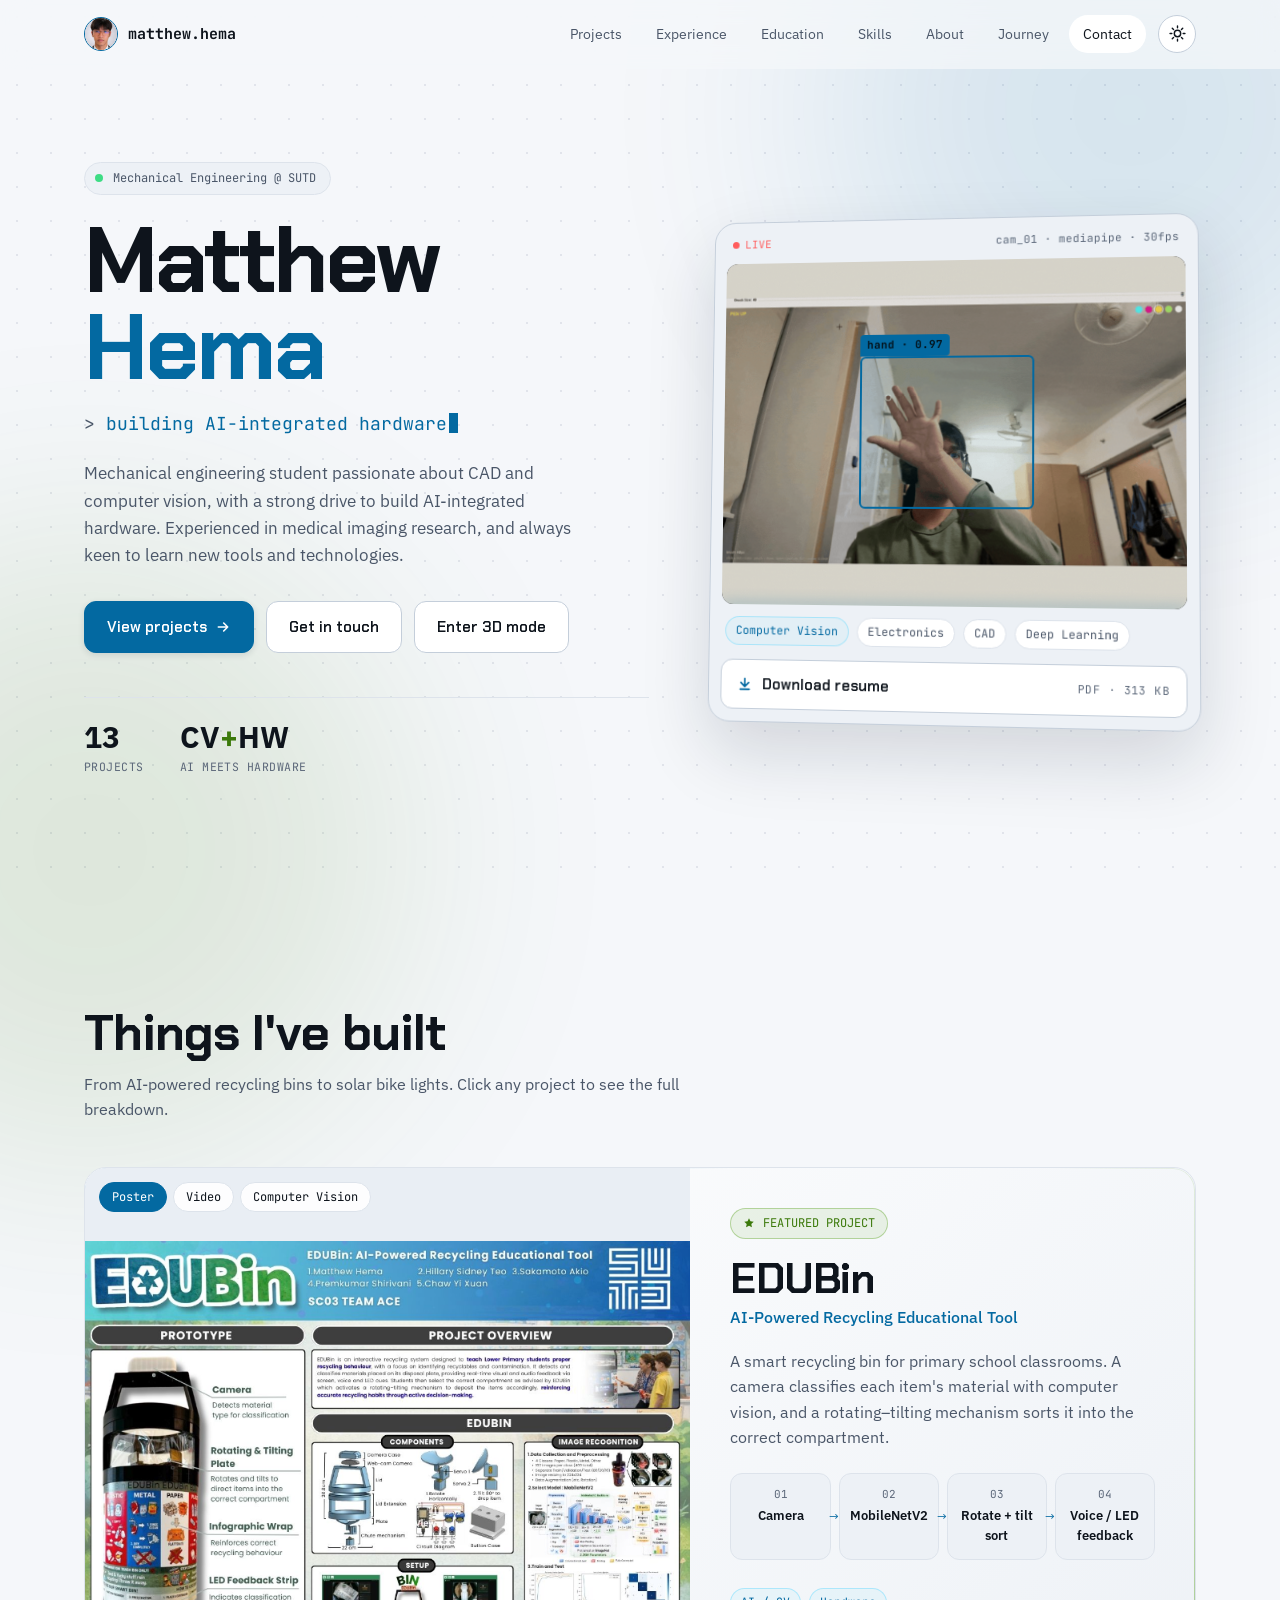
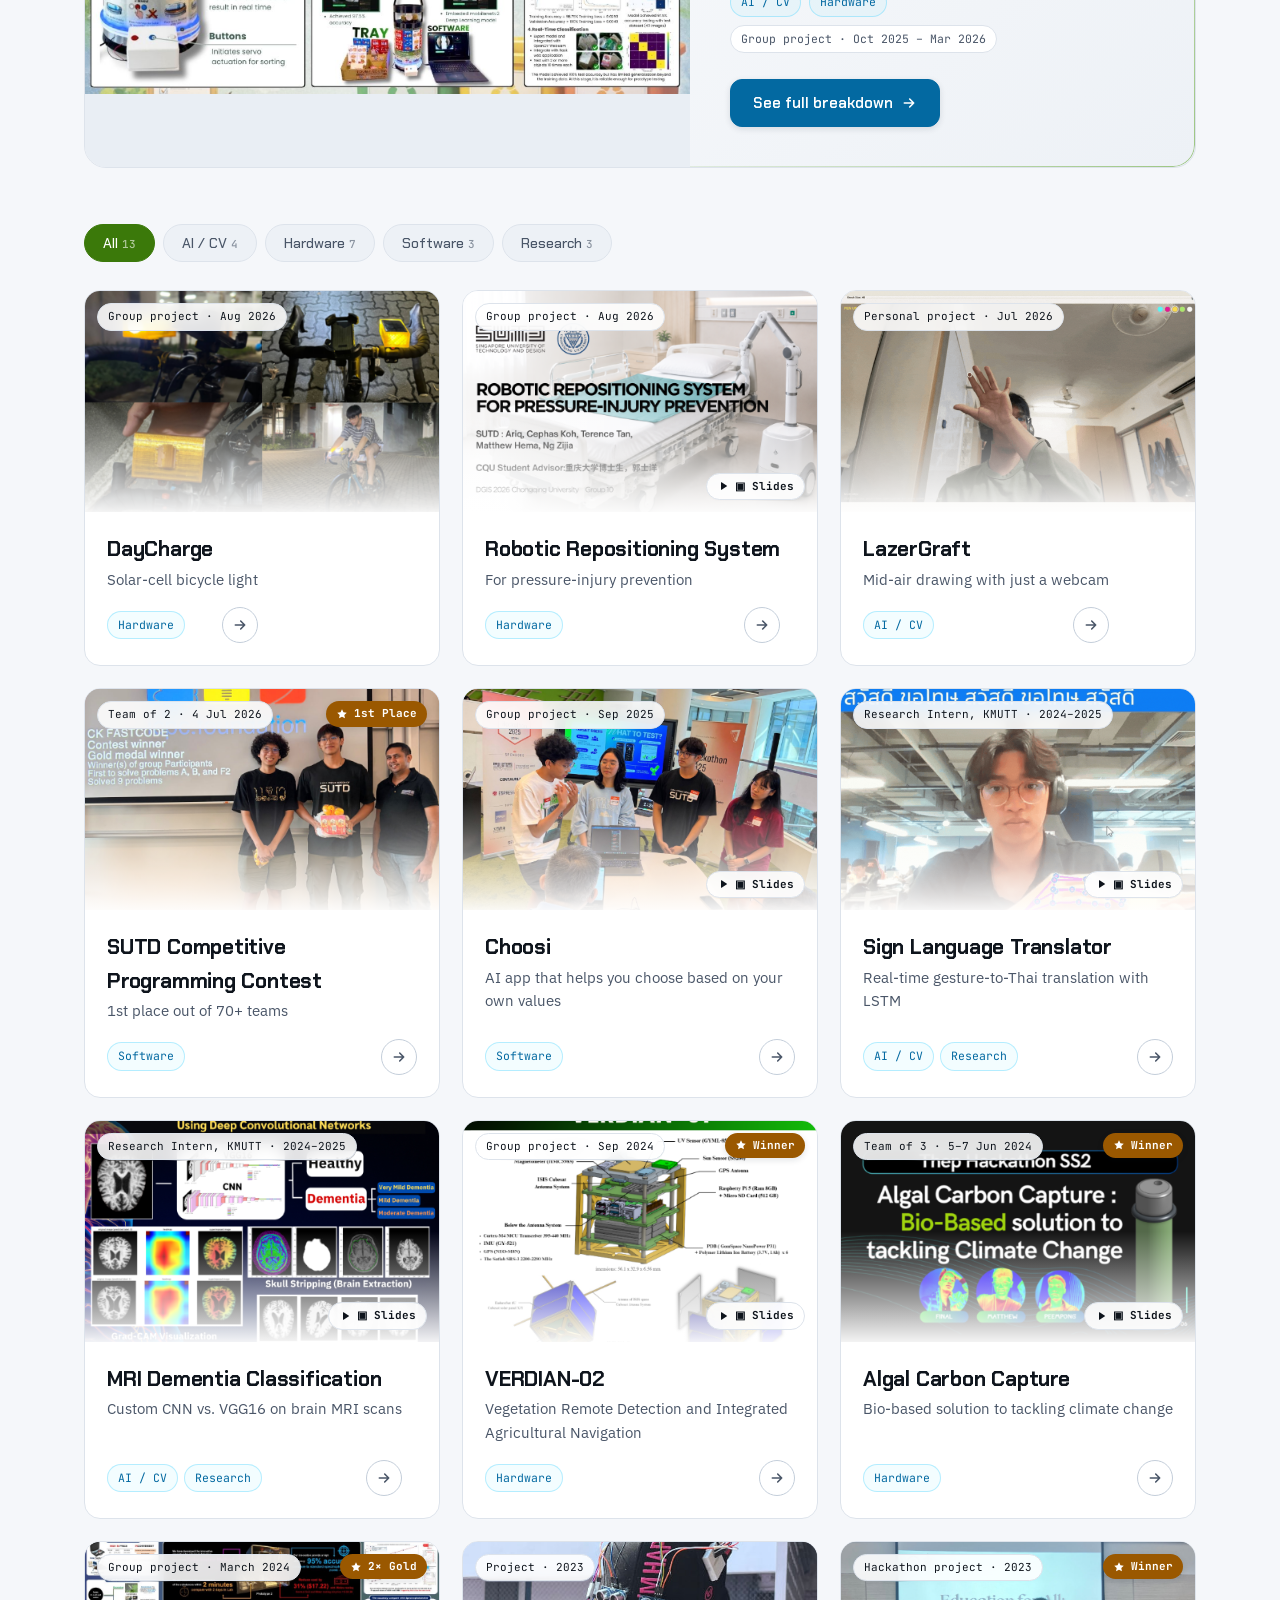
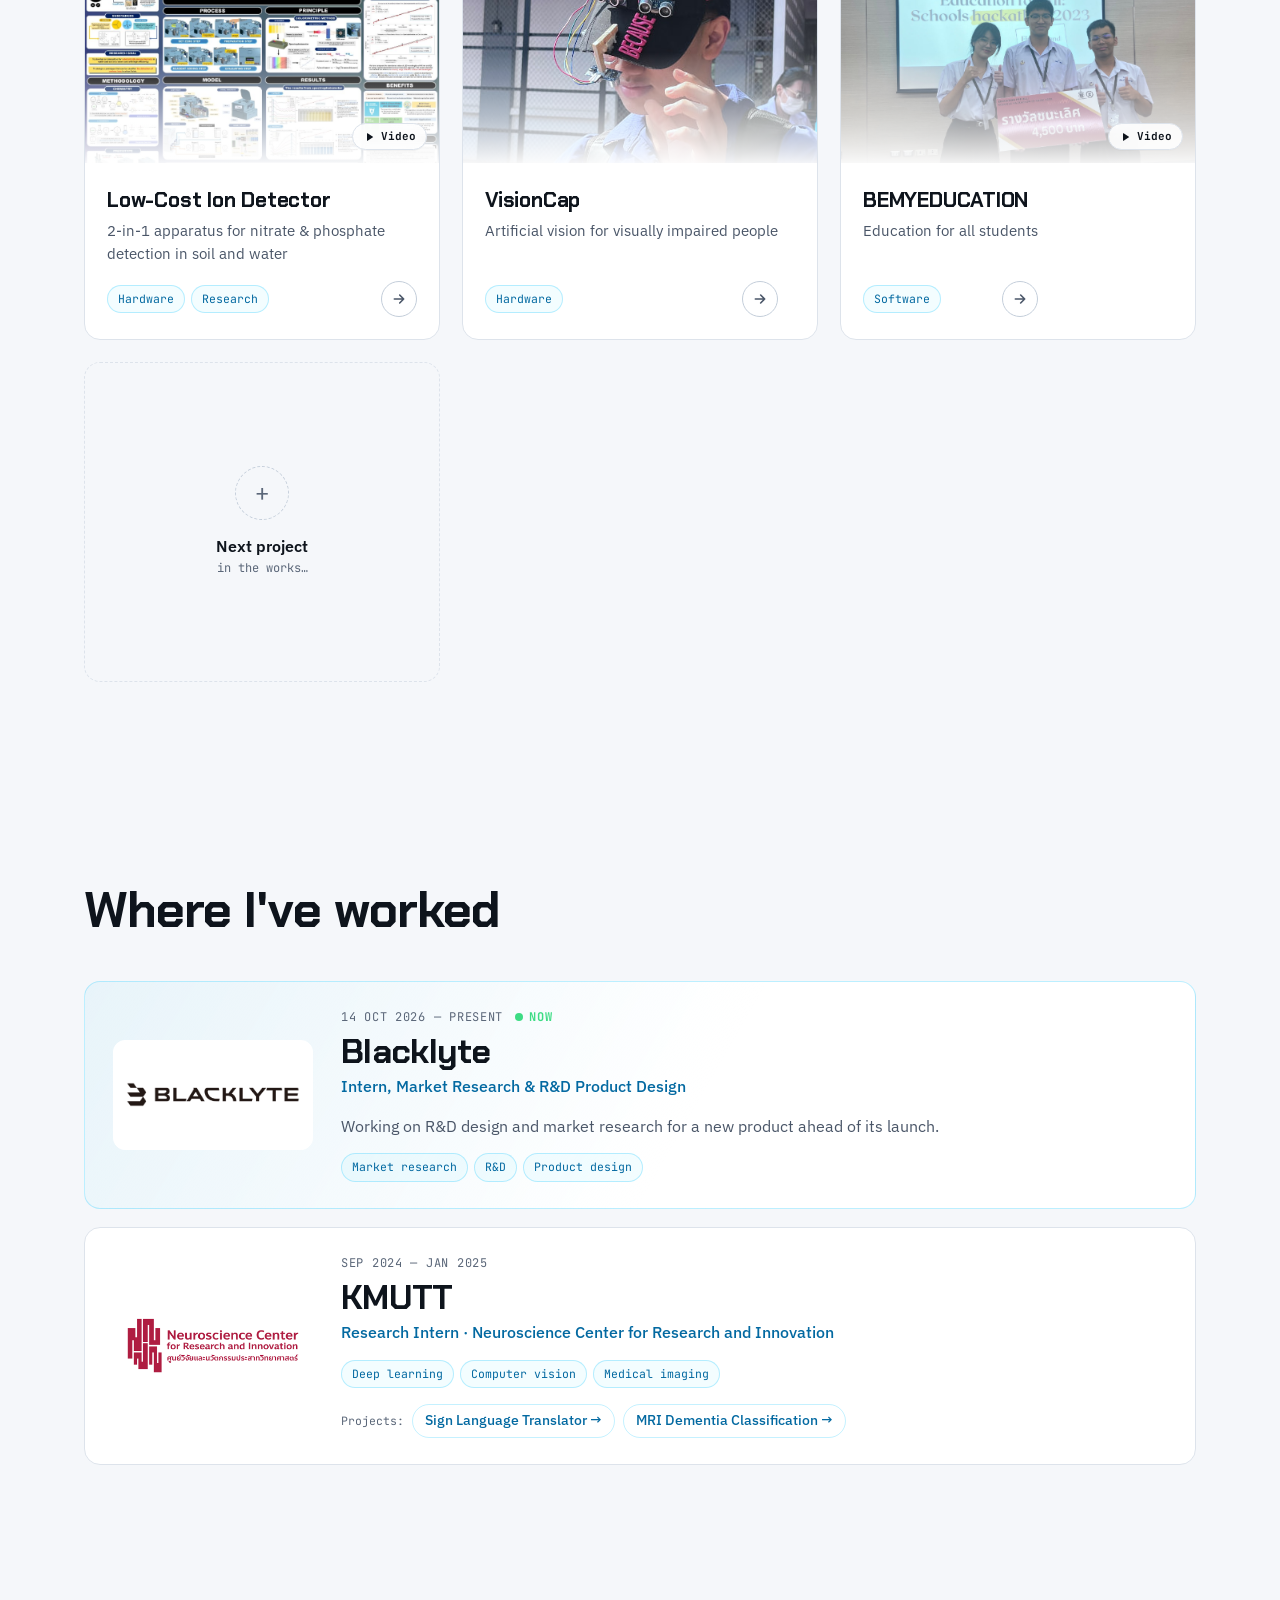
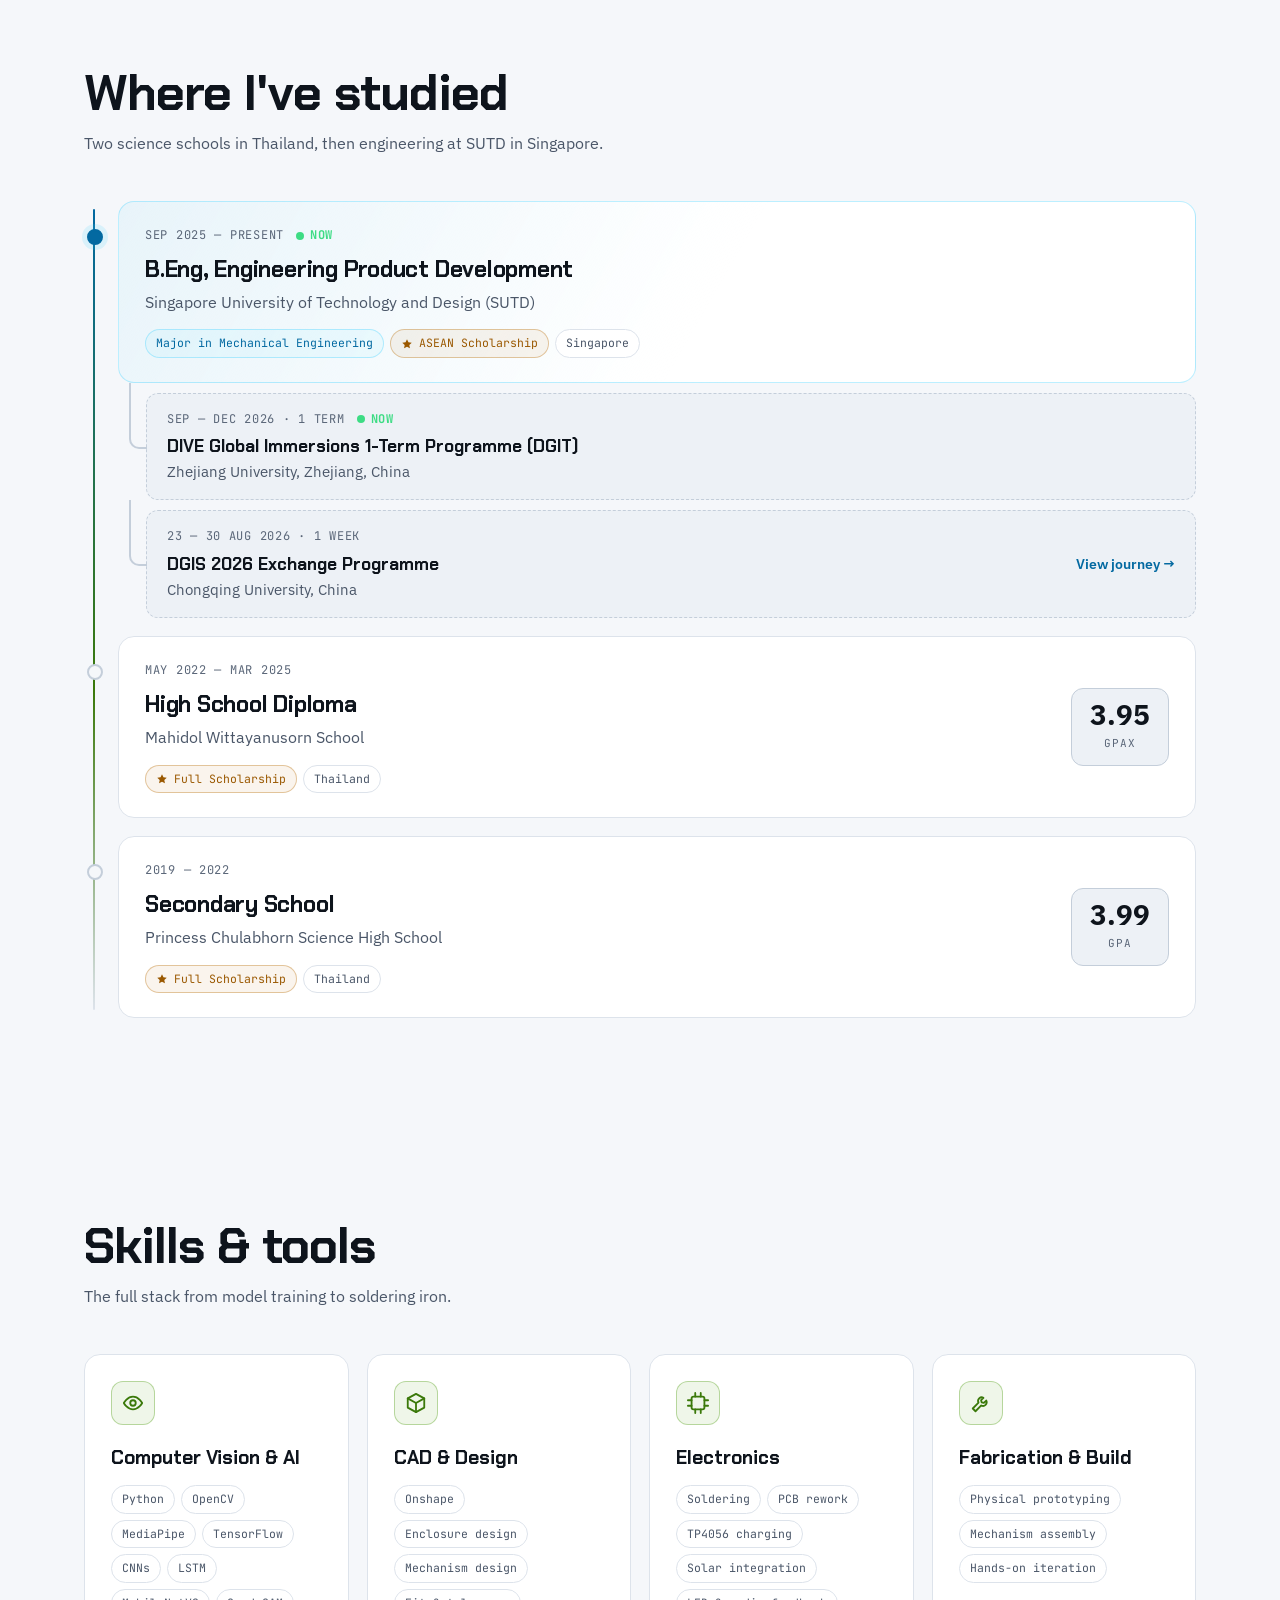
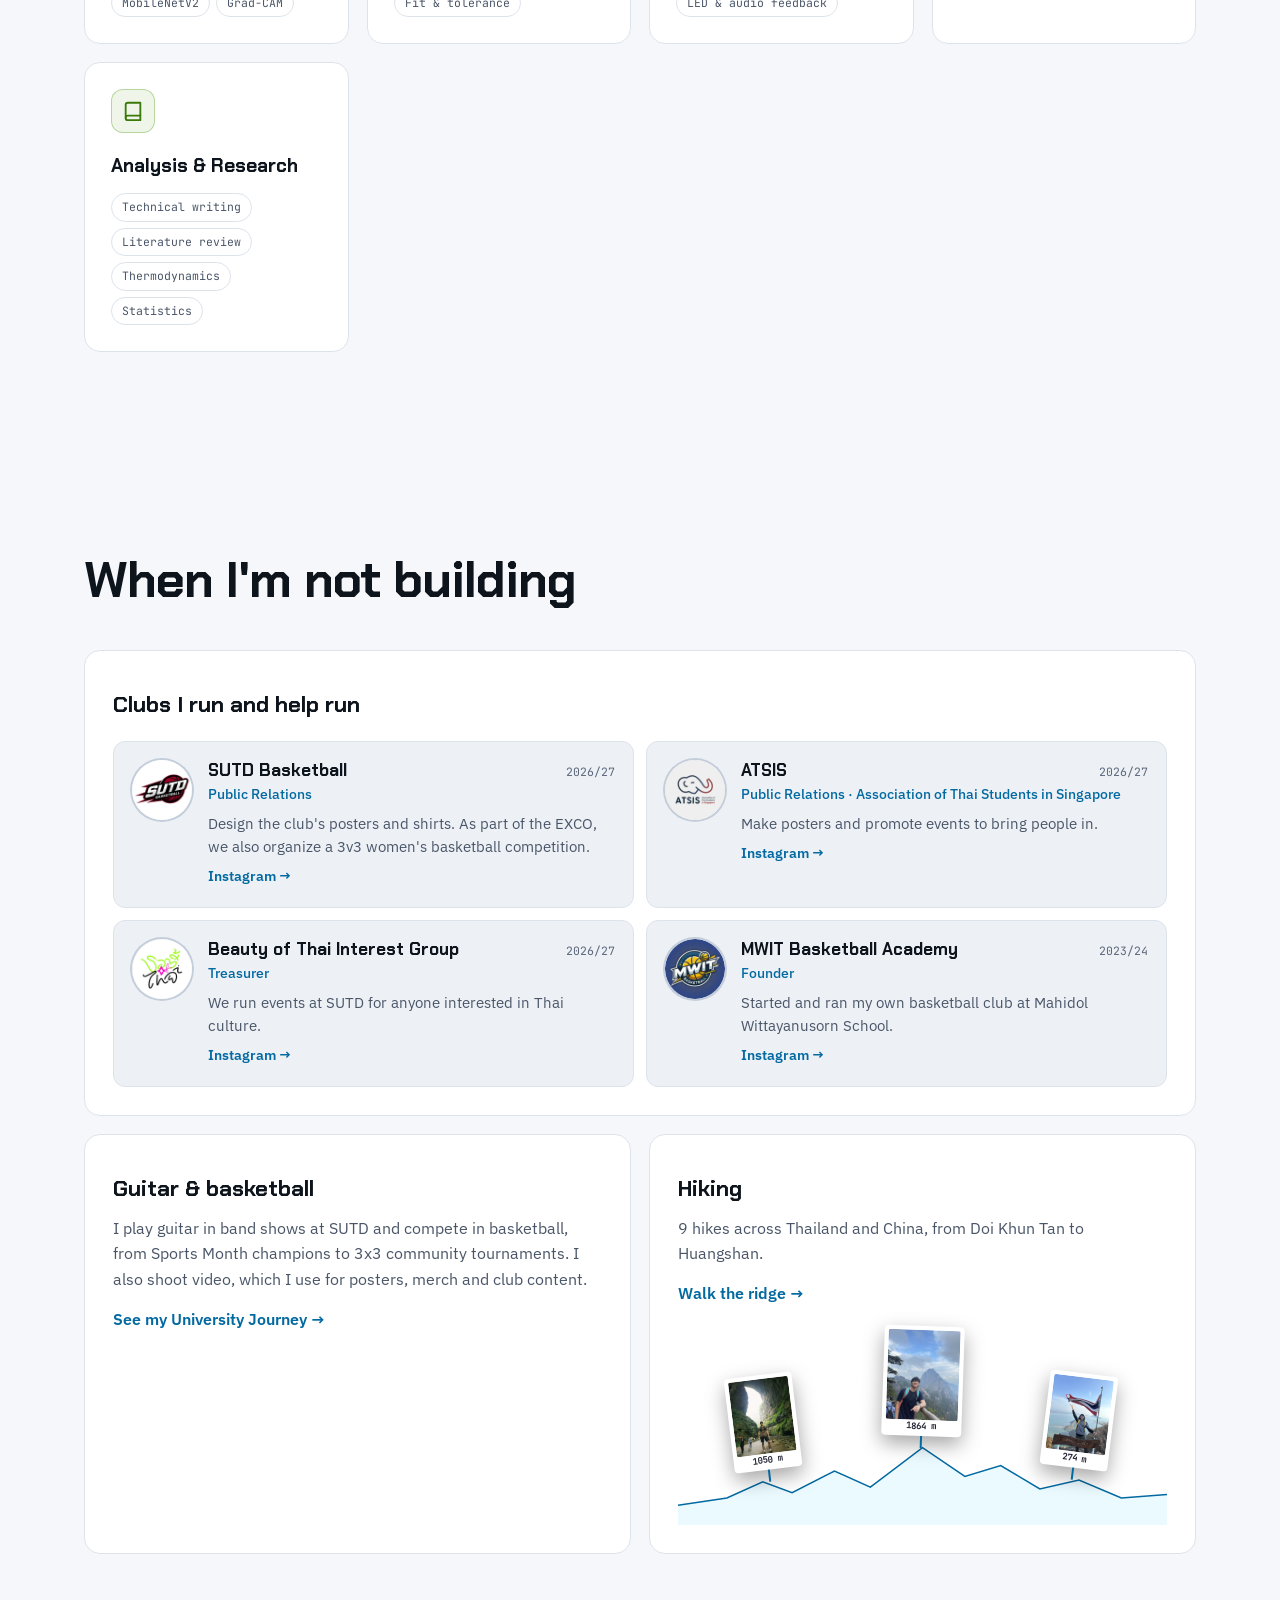
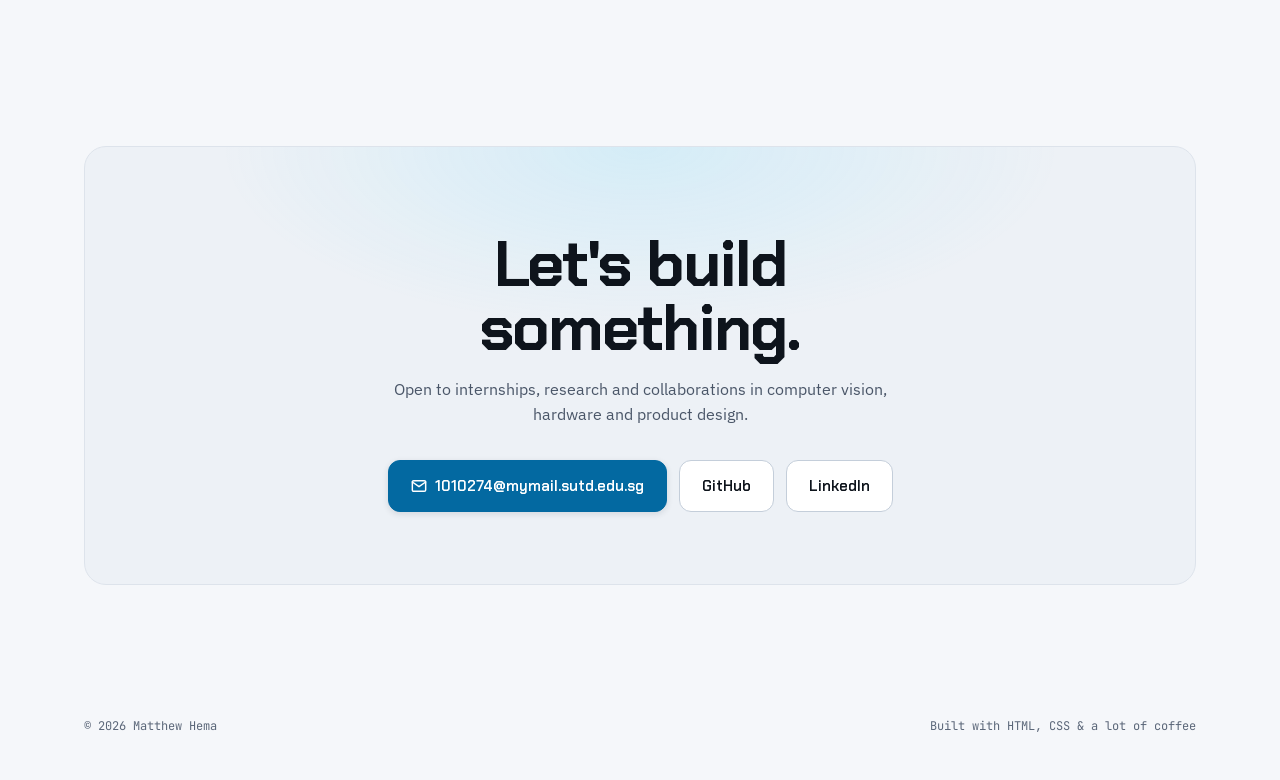
==== commit ce13af30: "Add VisionCap and BEMYEDUCATION projects; count projects automatically Co-Authored-By: Claude Opus 5" ====
--- a/index.html
+++ b/index.html
@@ -1136,7 +1136,7 @@
         <a href="space.html" class="btn">Enter 3D mode</a>
       </div>
       <div class="stats">
-        <div class="stat"><div class="num" data-count="11">0</div><div class="lbl">PROJECTS</div></div>
+        <div class="stat"><div class="num" id="projCount" data-count="13">0</div><div class="lbl">PROJECTS</div></div>
         <div class="stat"><div class="num">CV<span>+</span>HW</div><div class="lbl">AI MEETS HARDWARE</div></div>
       </div>
     </div>
@@ -1732,6 +1732,8 @@
   });
 
   /* ---- Count-up stats ---- */
+  var projCount = document.getElementById('projCount');
+  if (projCount) projCount.setAttribute('data-count', PROJECTS.filter(function(p){ return !p.placeholder; }).length);
   document.querySelectorAll('[data-count]').forEach(function(el){
     var target = +el.getAttribute('data-count');
     if (reduceMotion){ el.textContent = target; return; }
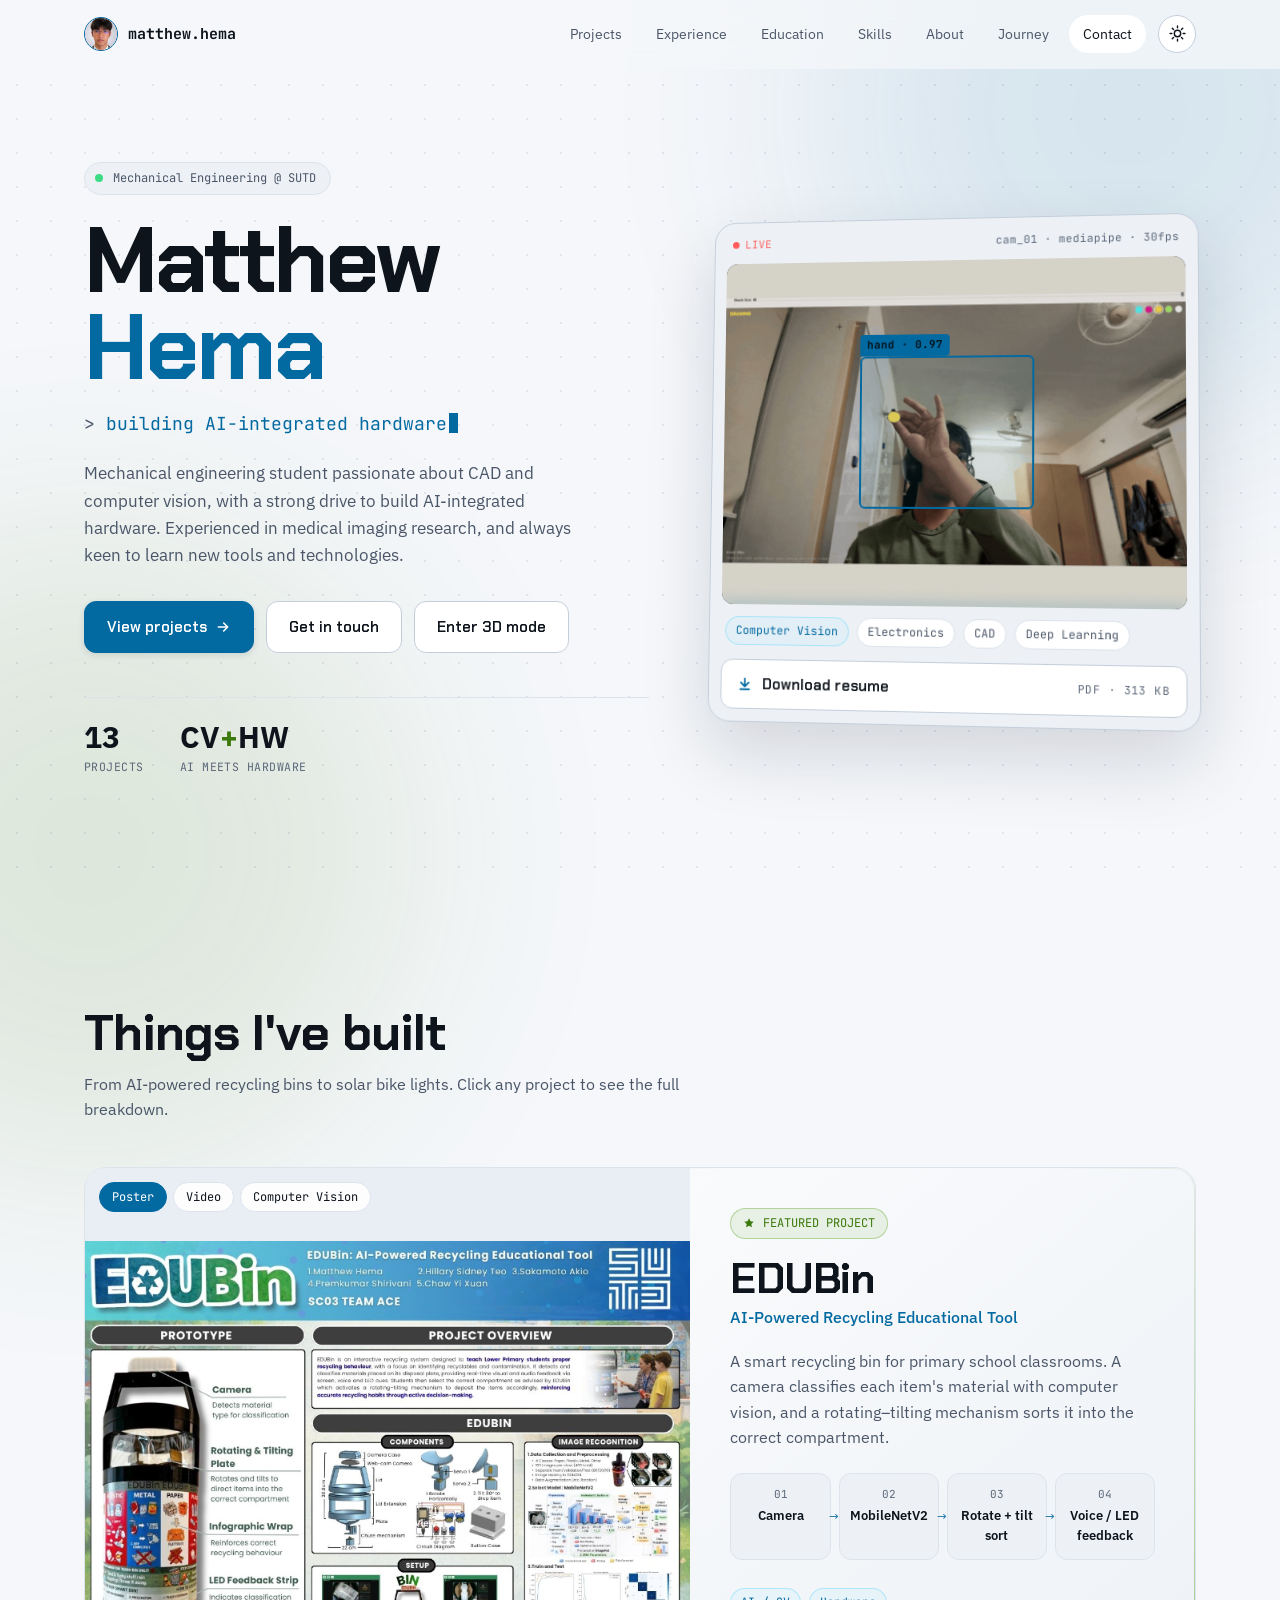
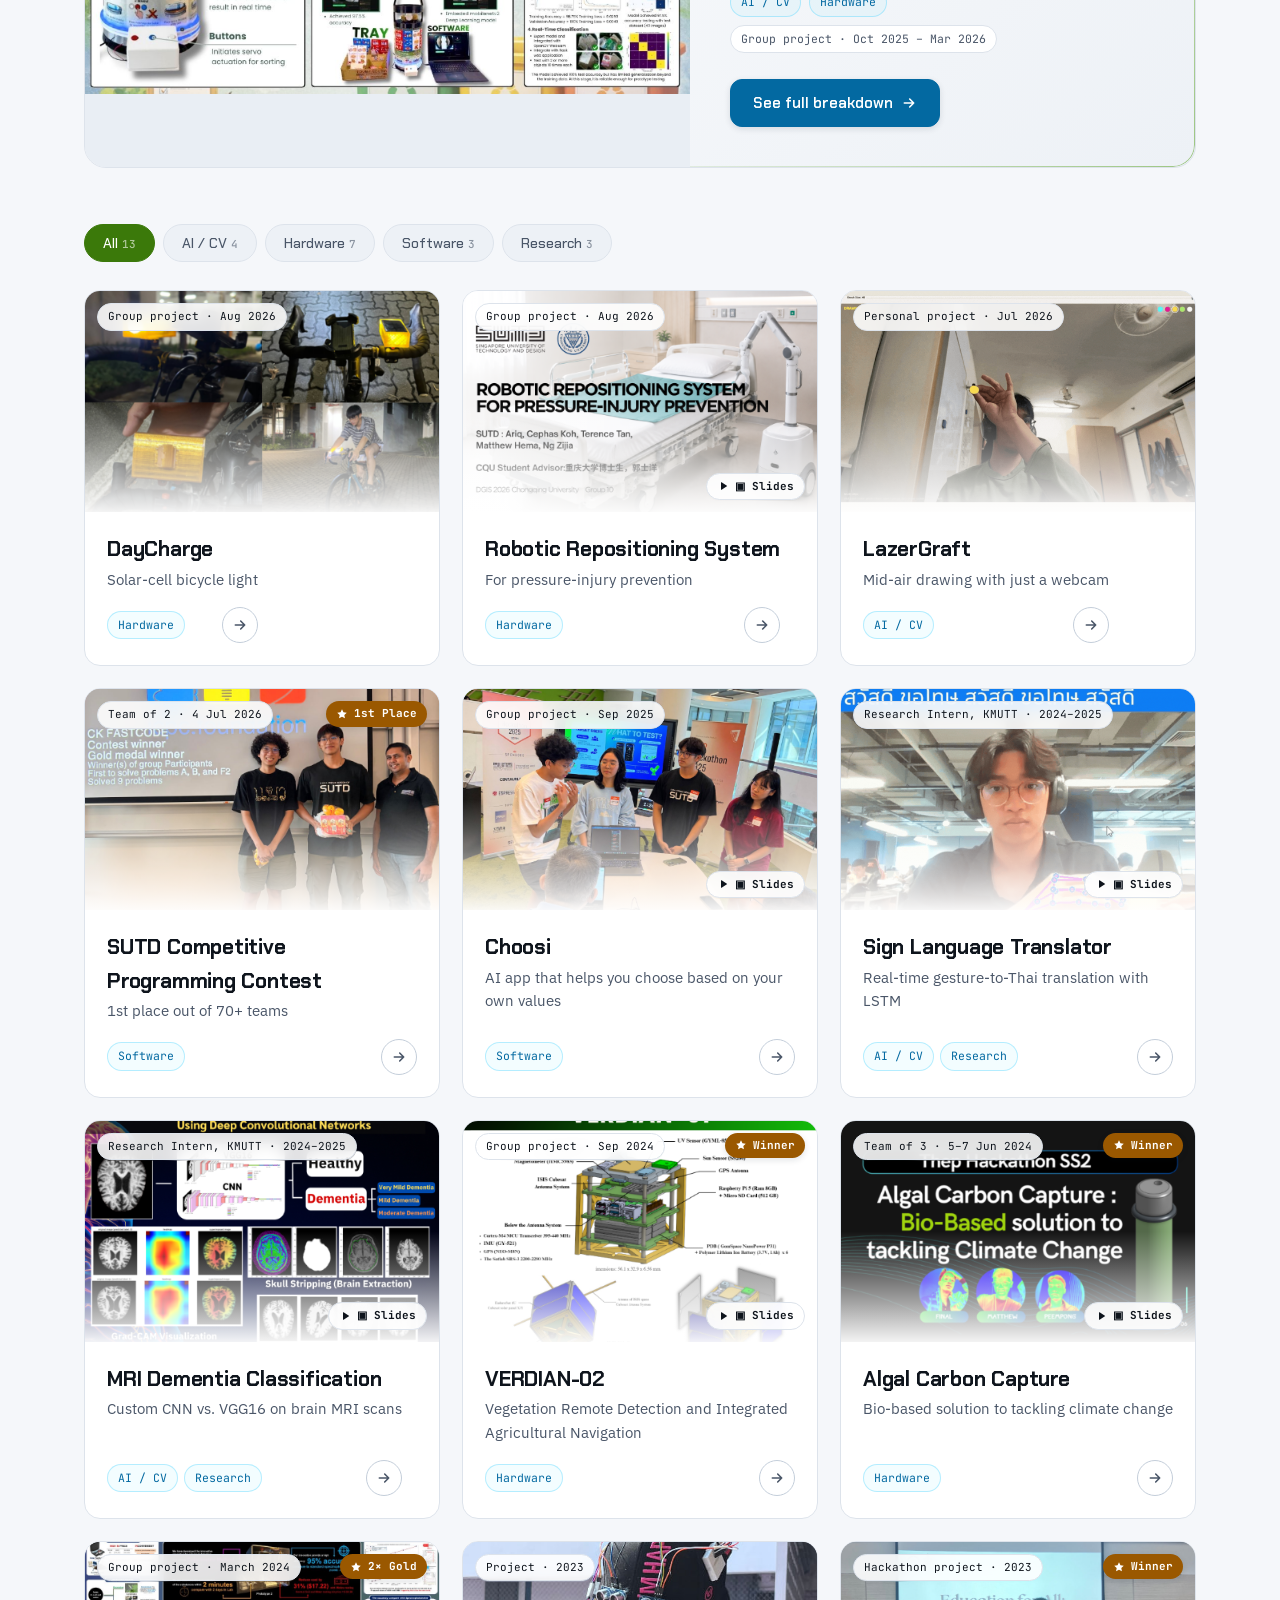
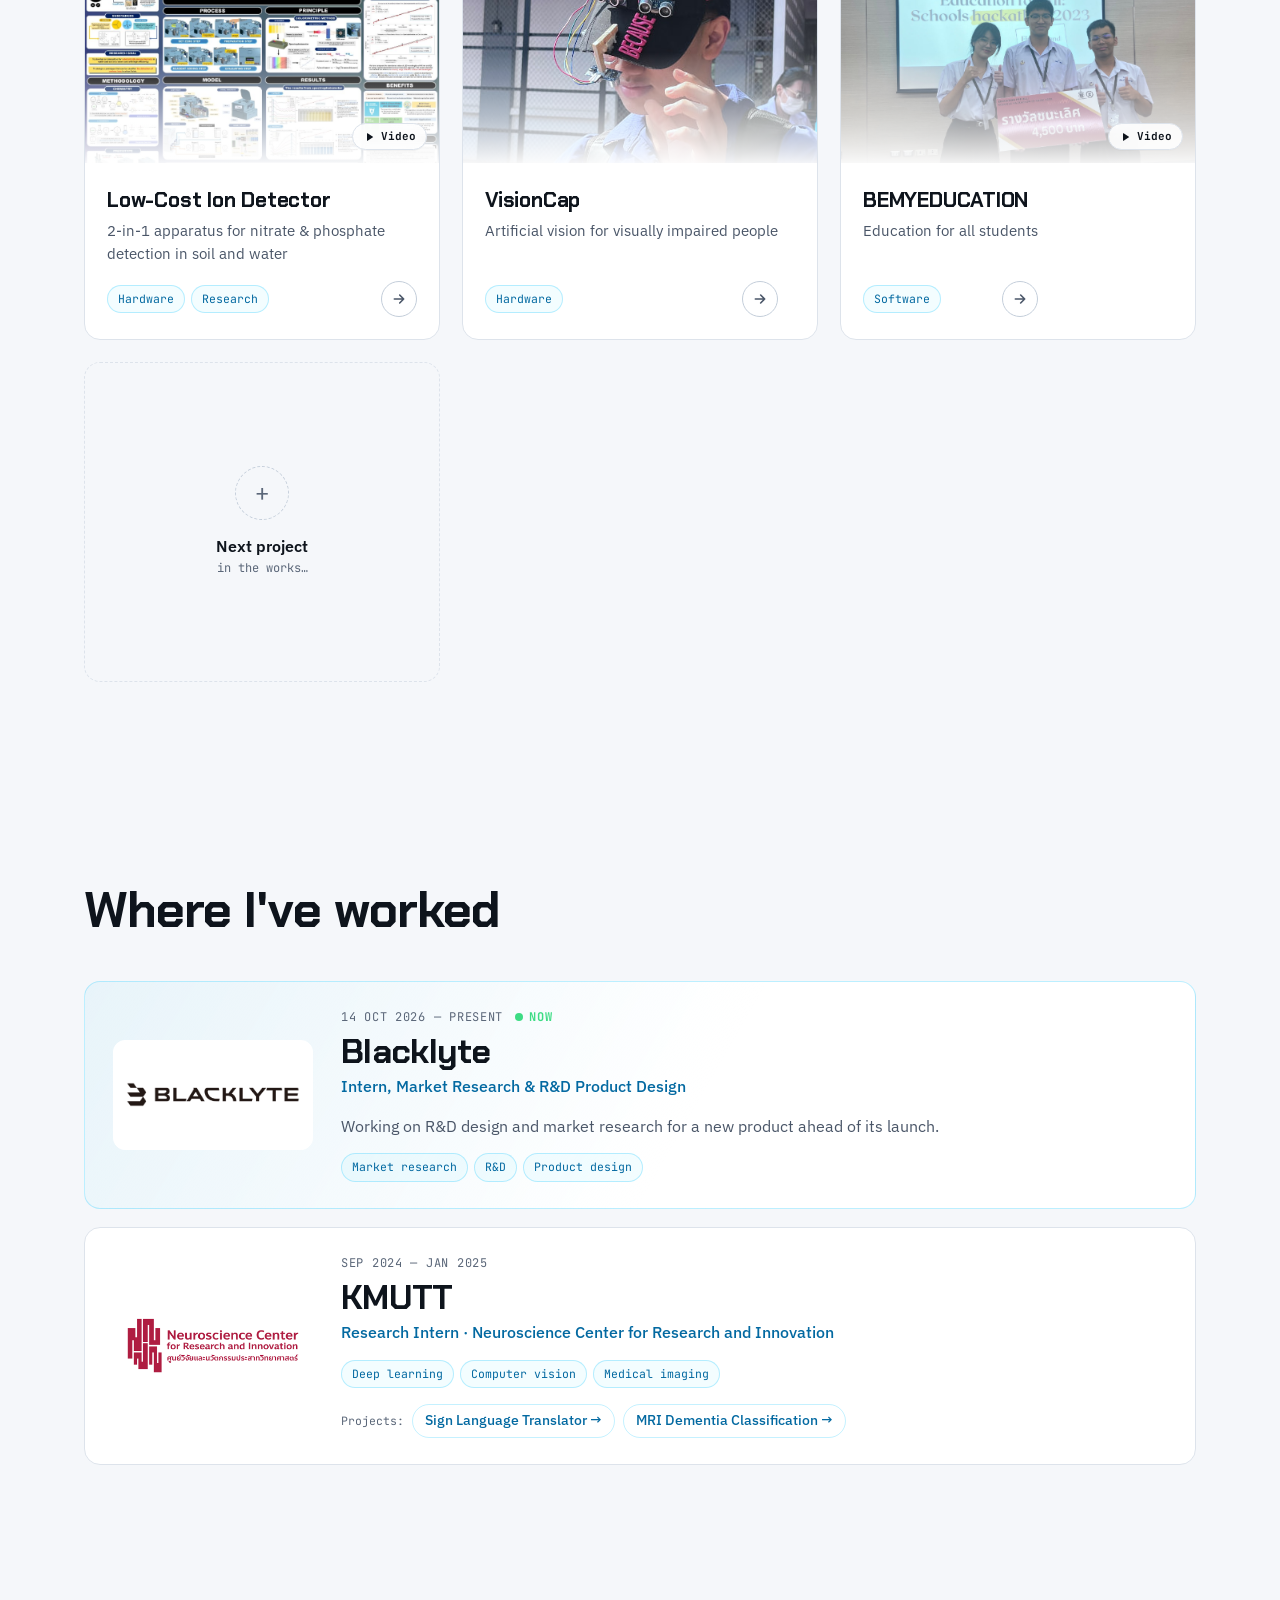
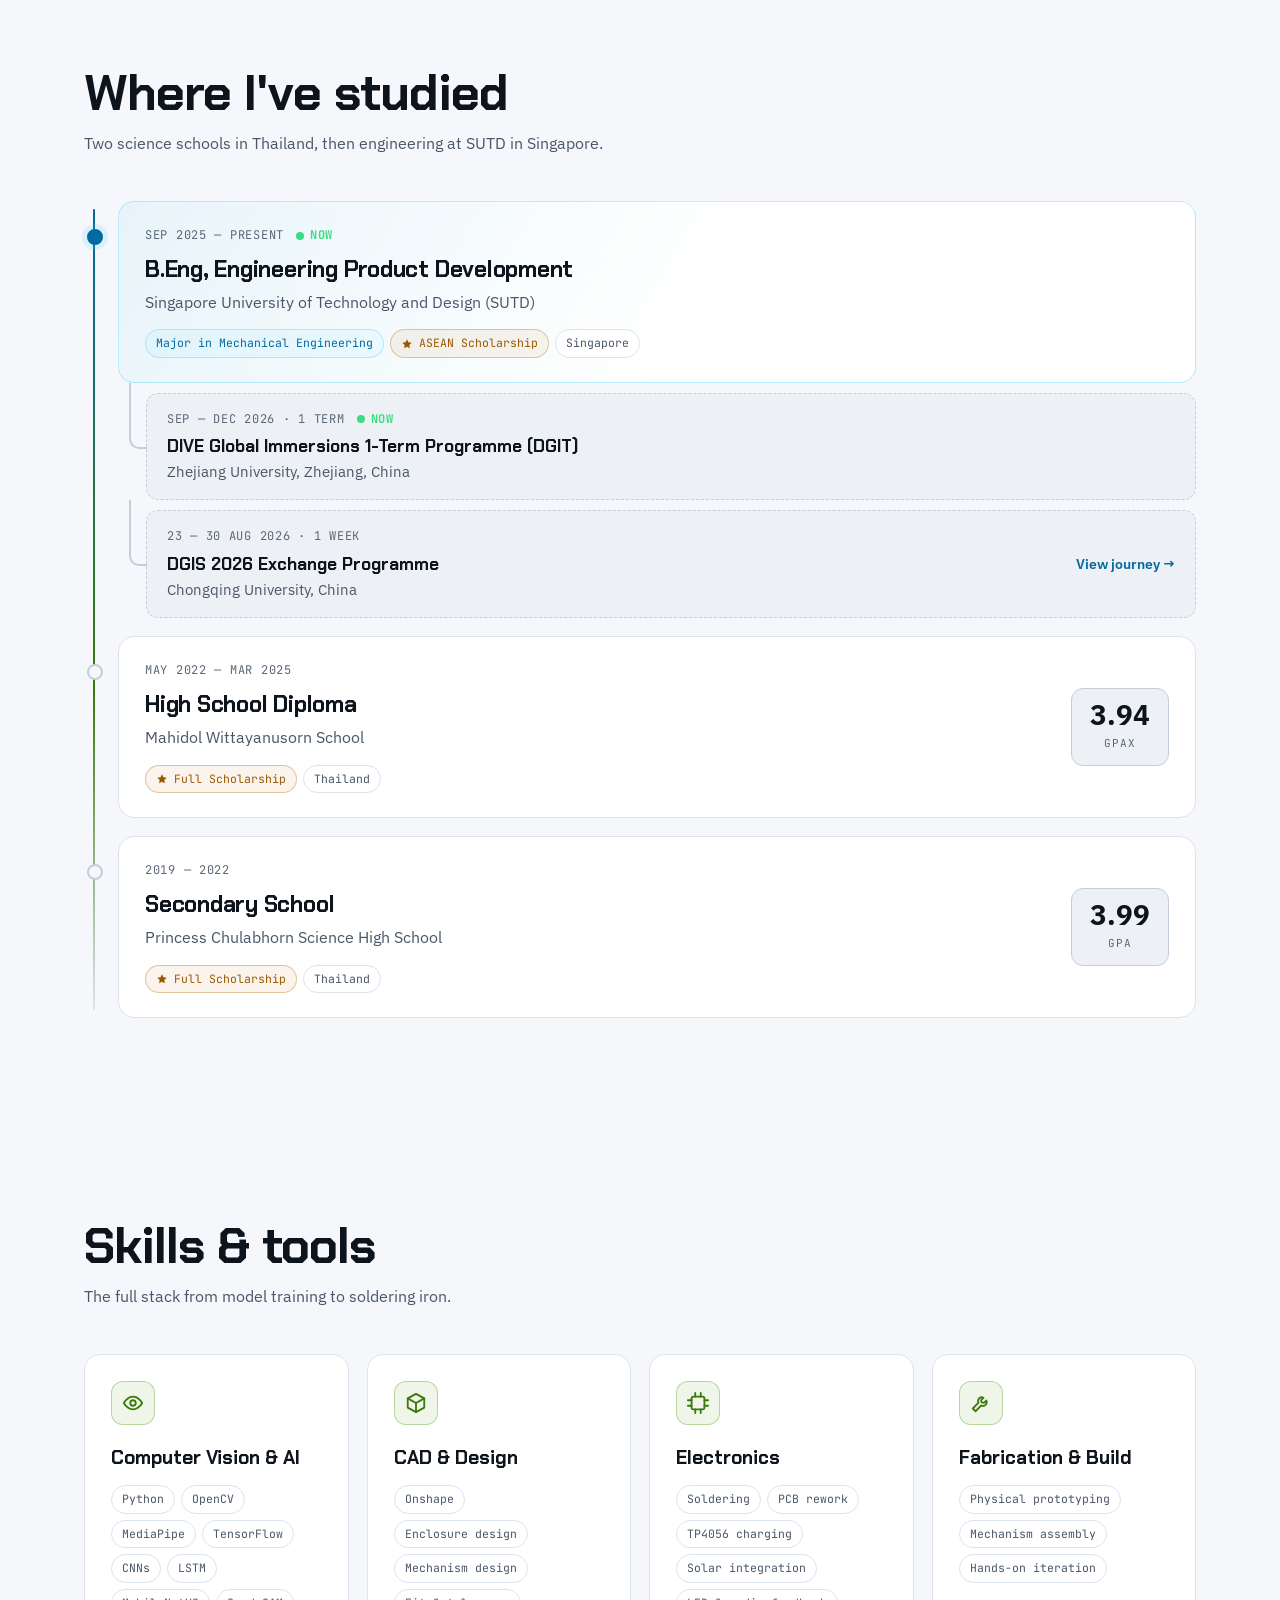
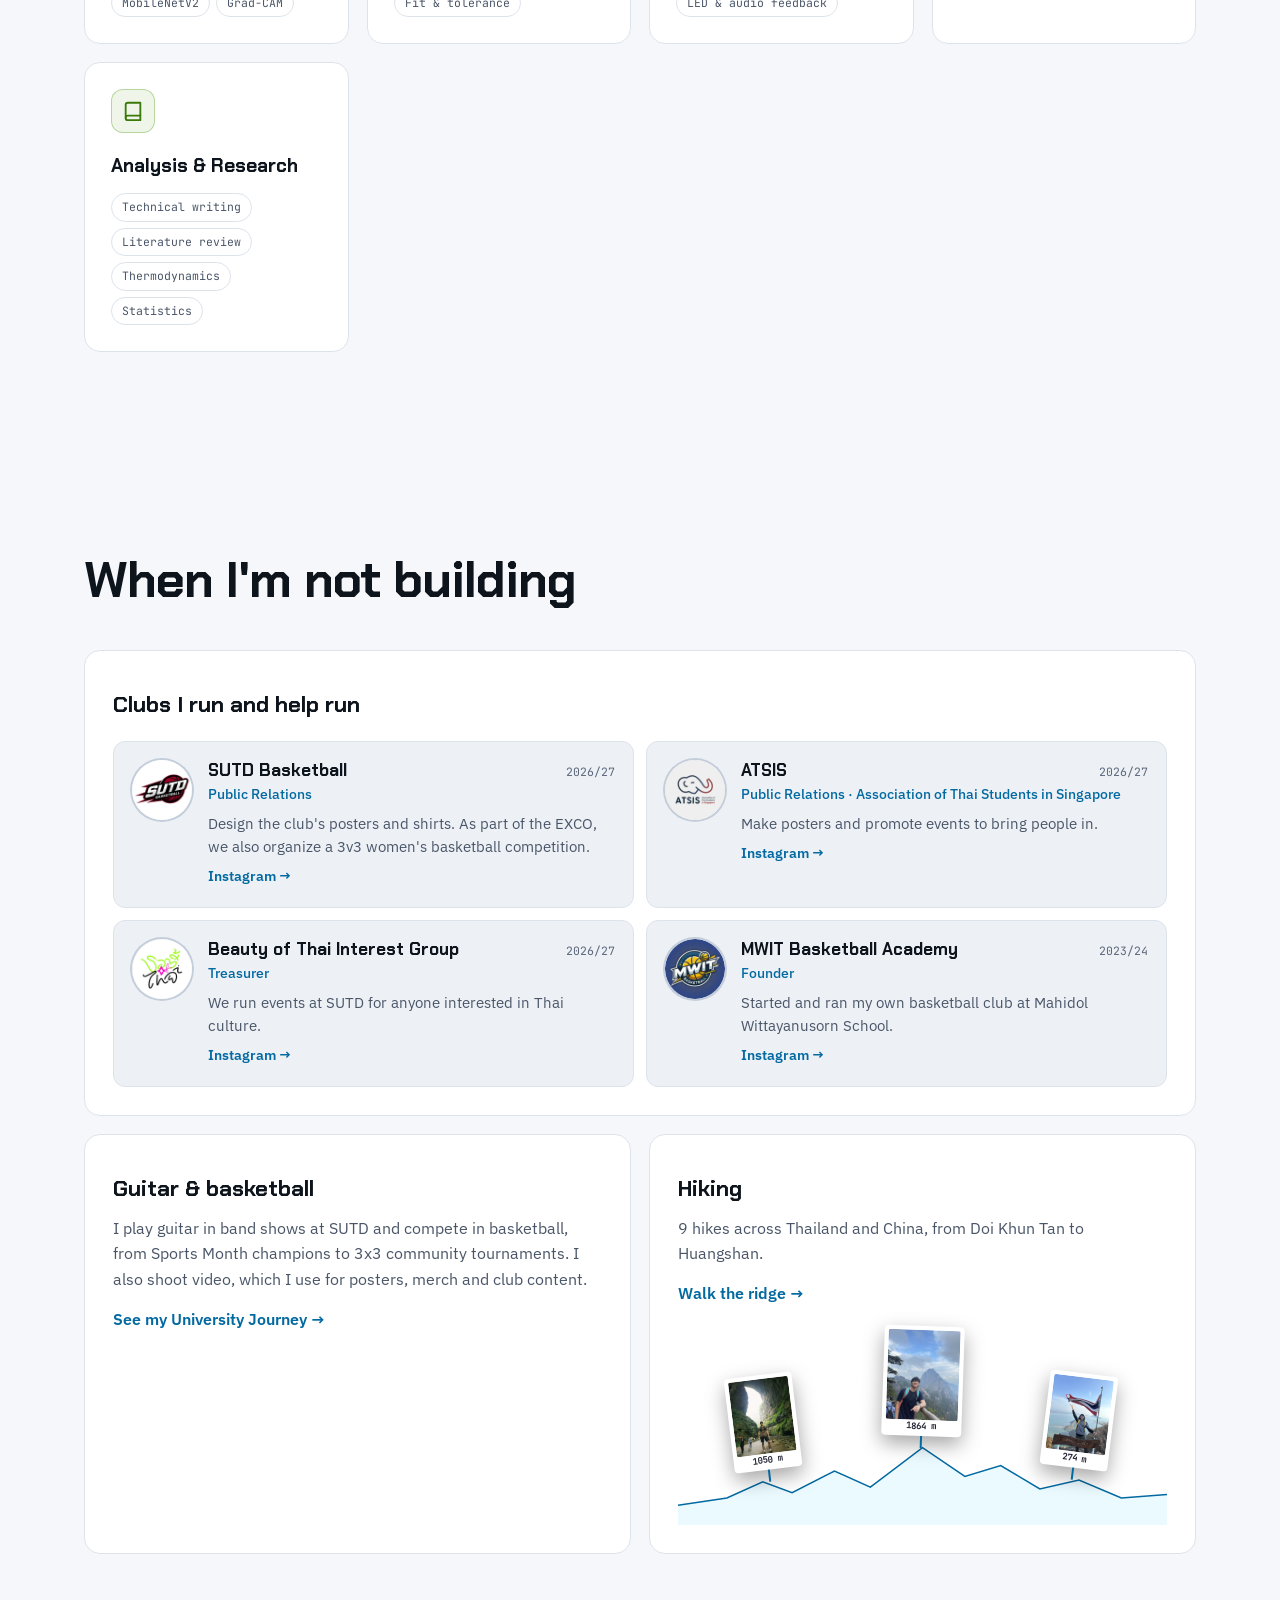
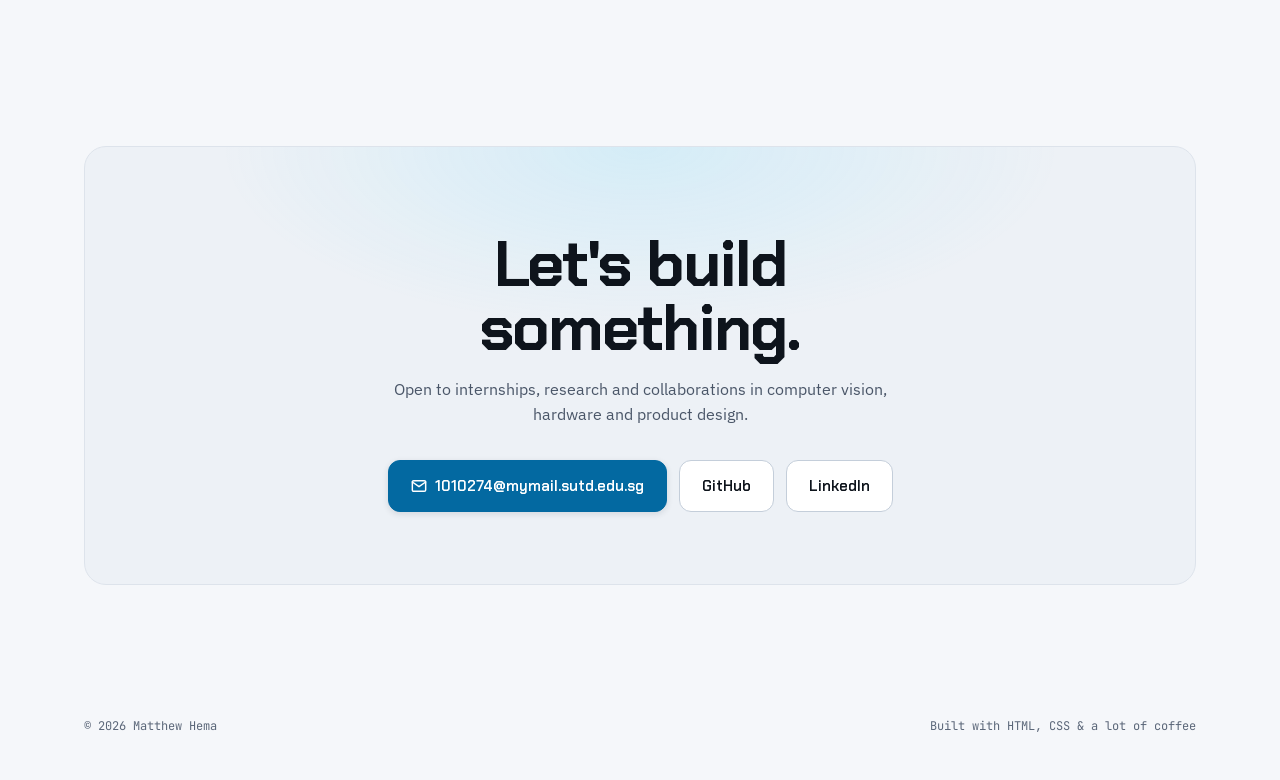
==== commit 3579f11e: "Correct Mahidol Wittayanusorn GPAX to 3.94 Co-Authored-By: Claude Opus 5.5 <noreply@anthropic.com>" ====
--- a/index.html
+++ b/index.html
@@ -1285,7 +1285,7 @@
               <span class="chip">Thailand</span>
             </div>
           </div>
-          <div class="edu-gpa"><div class="g">3.95</div><div class="l">GPAX</div></div>
+          <div class="edu-gpa"><div class="g">3.94</div><div class="l">GPAX</div></div>
         </div>
       </li>
       <li class="edu reveal">
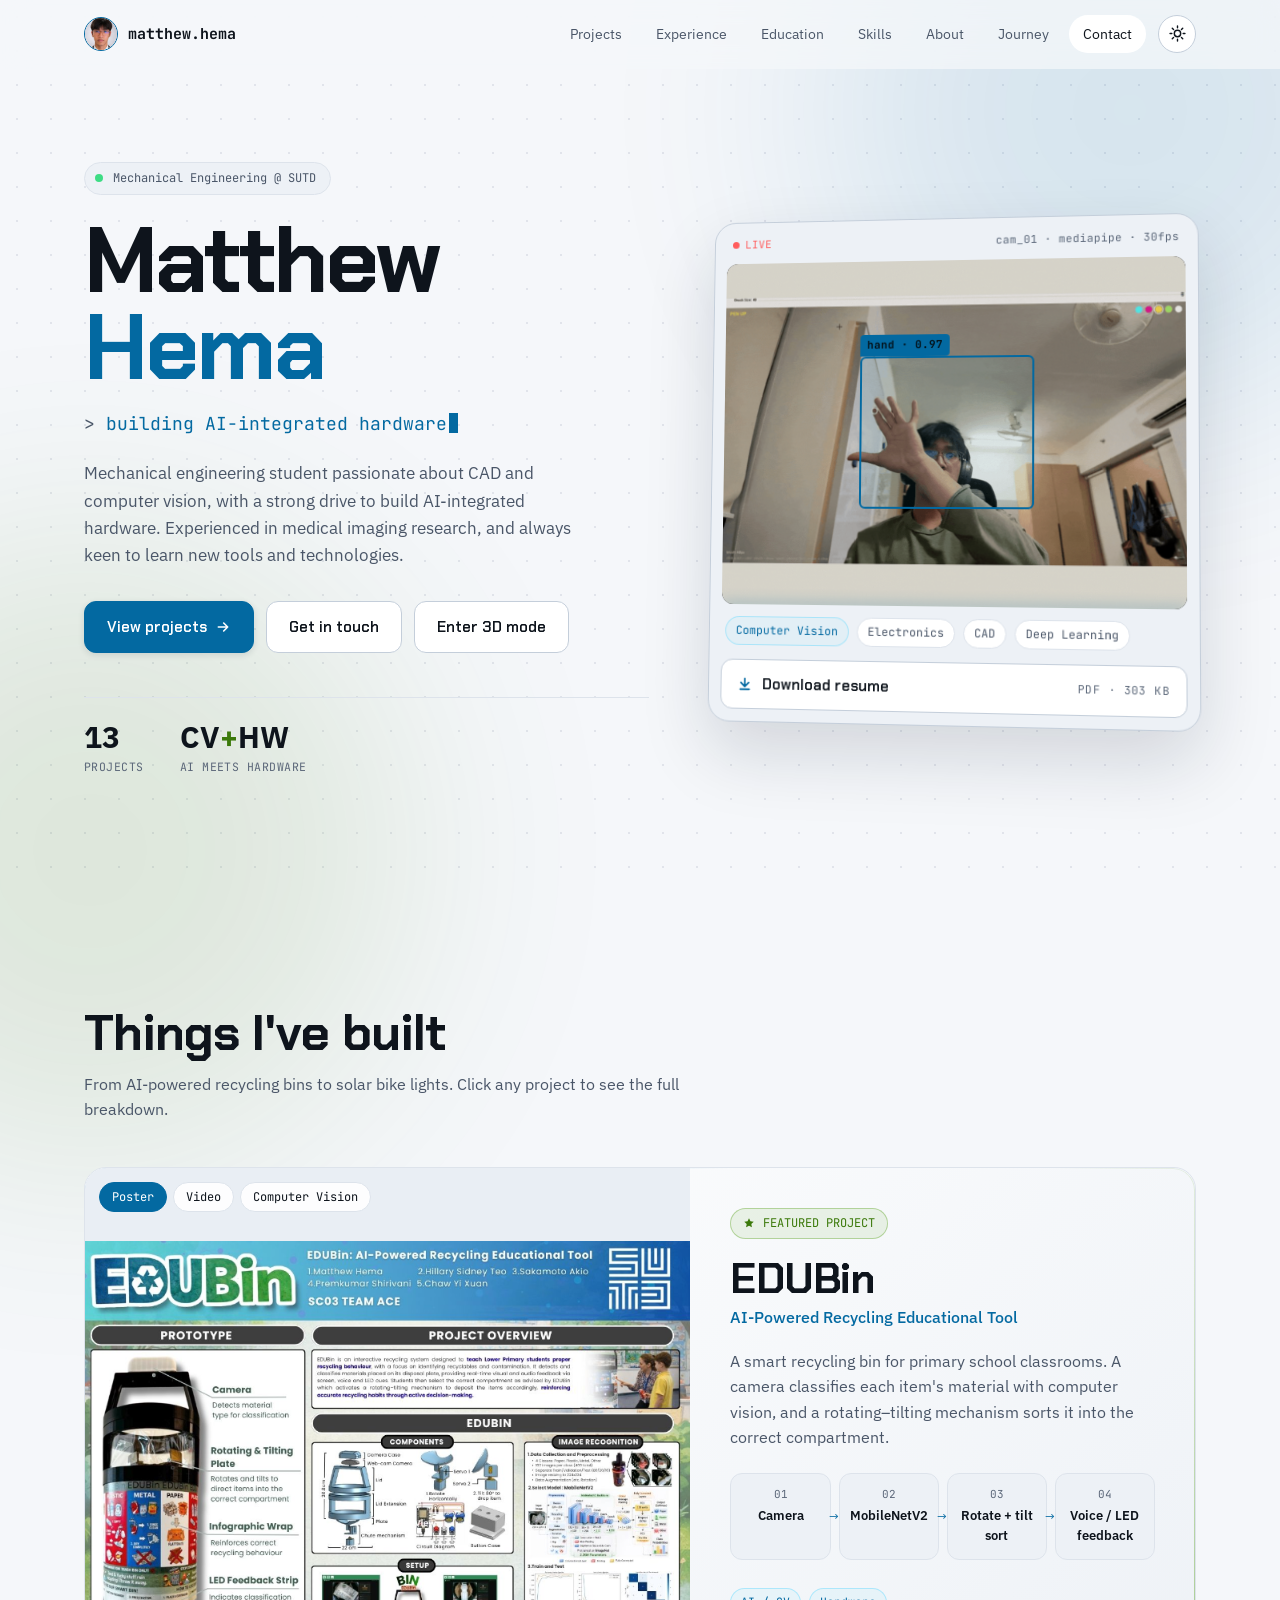
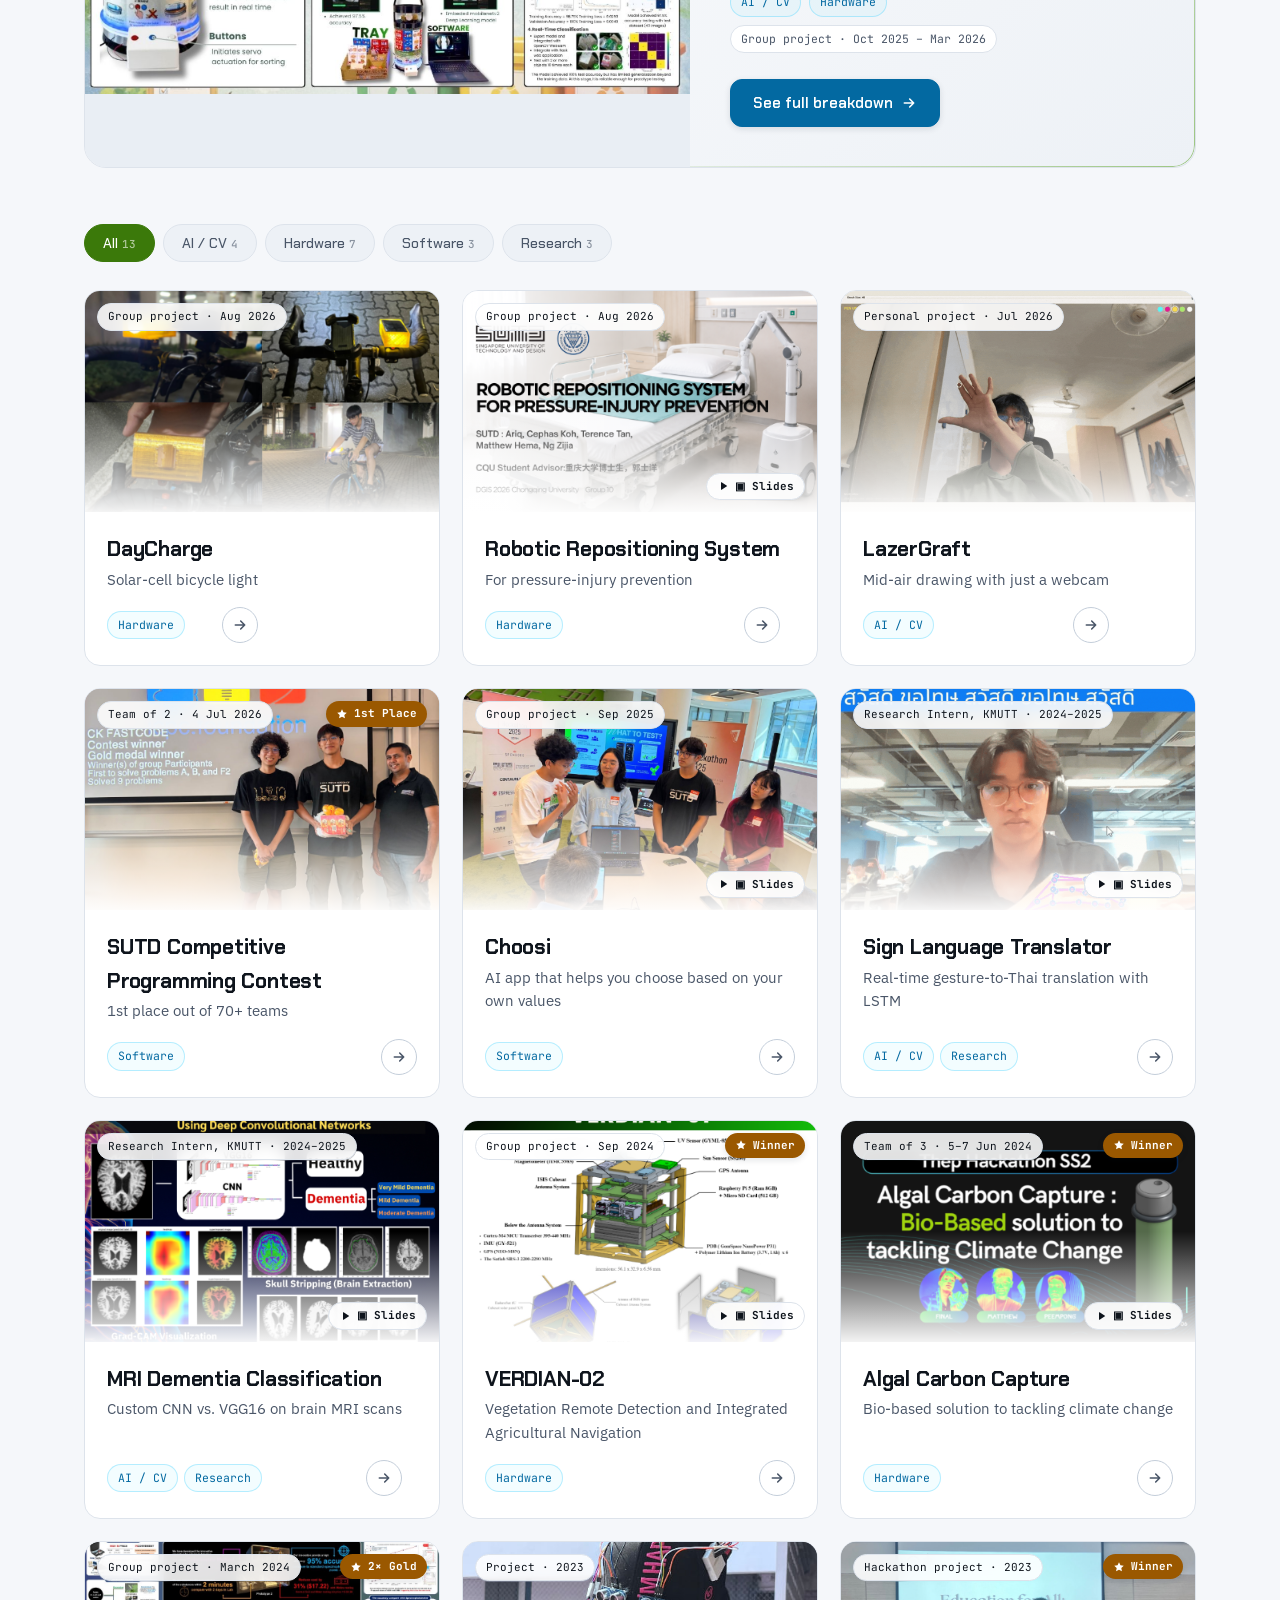
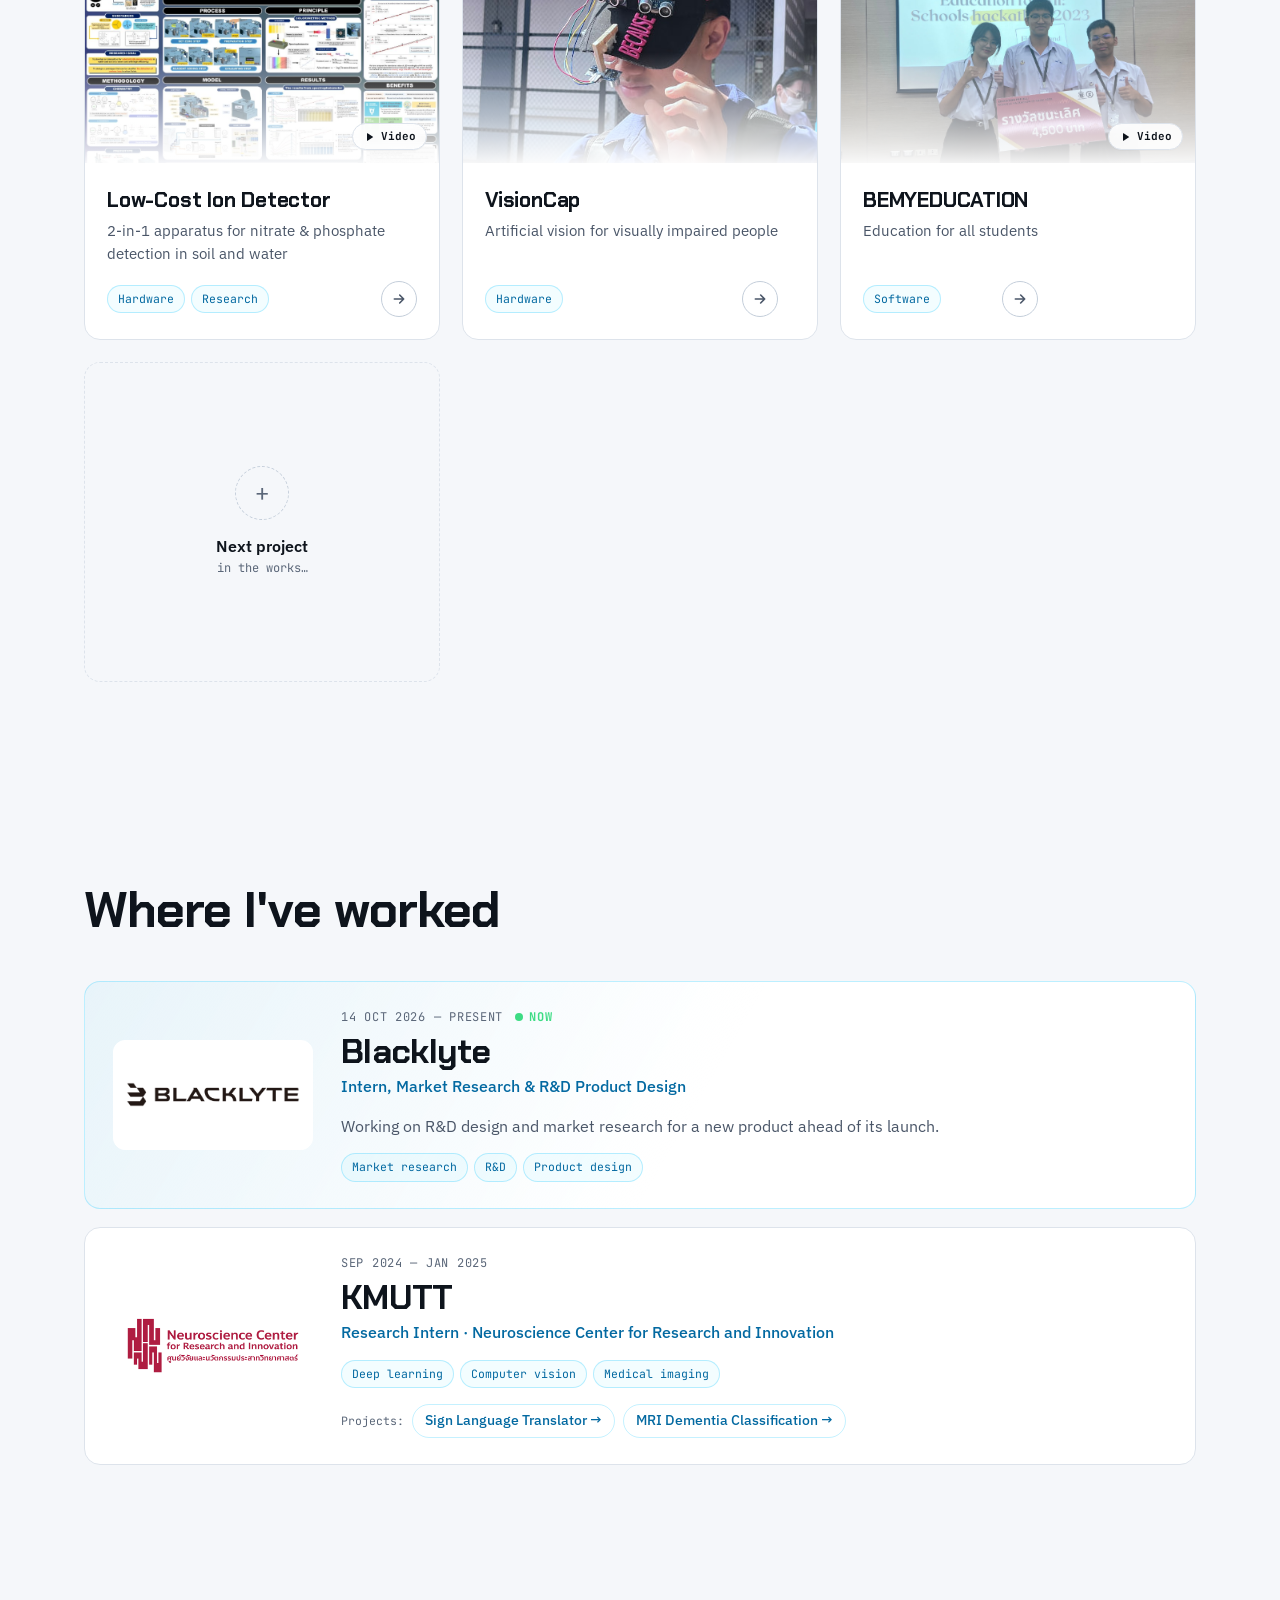
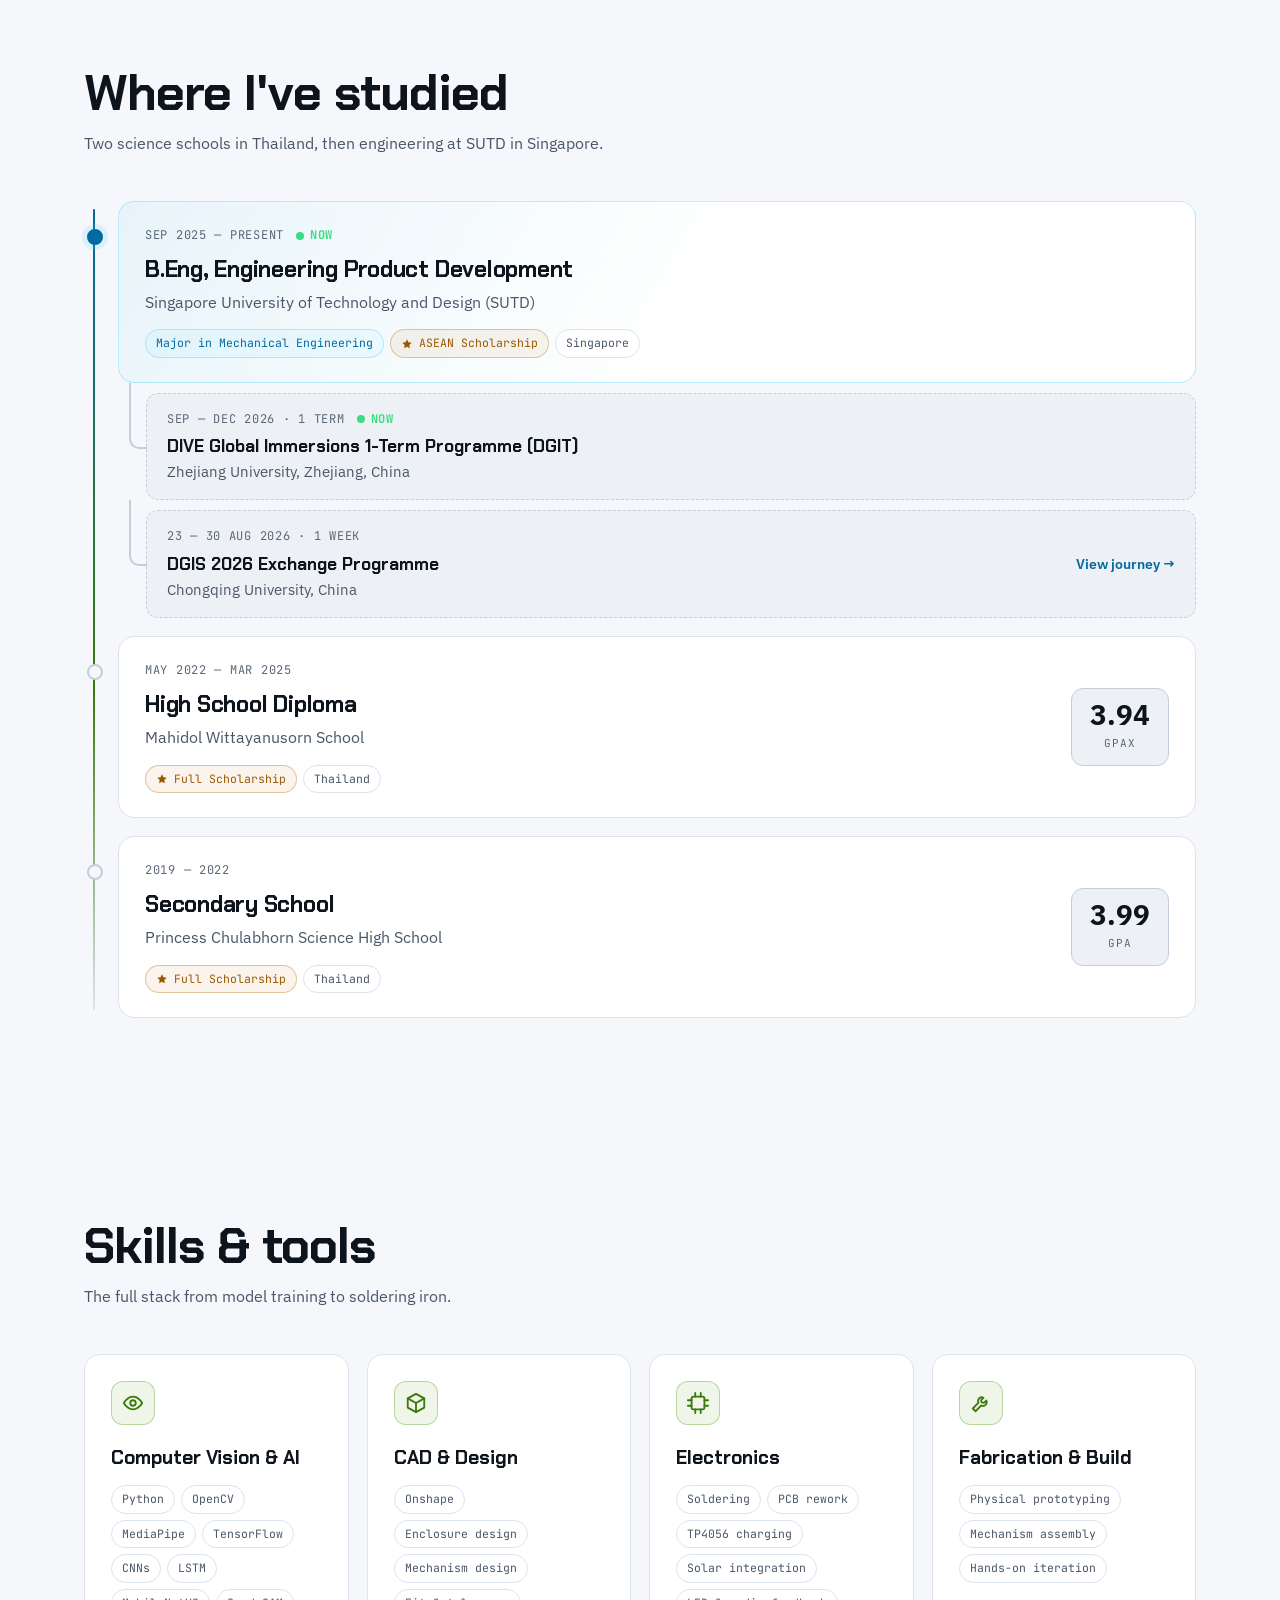
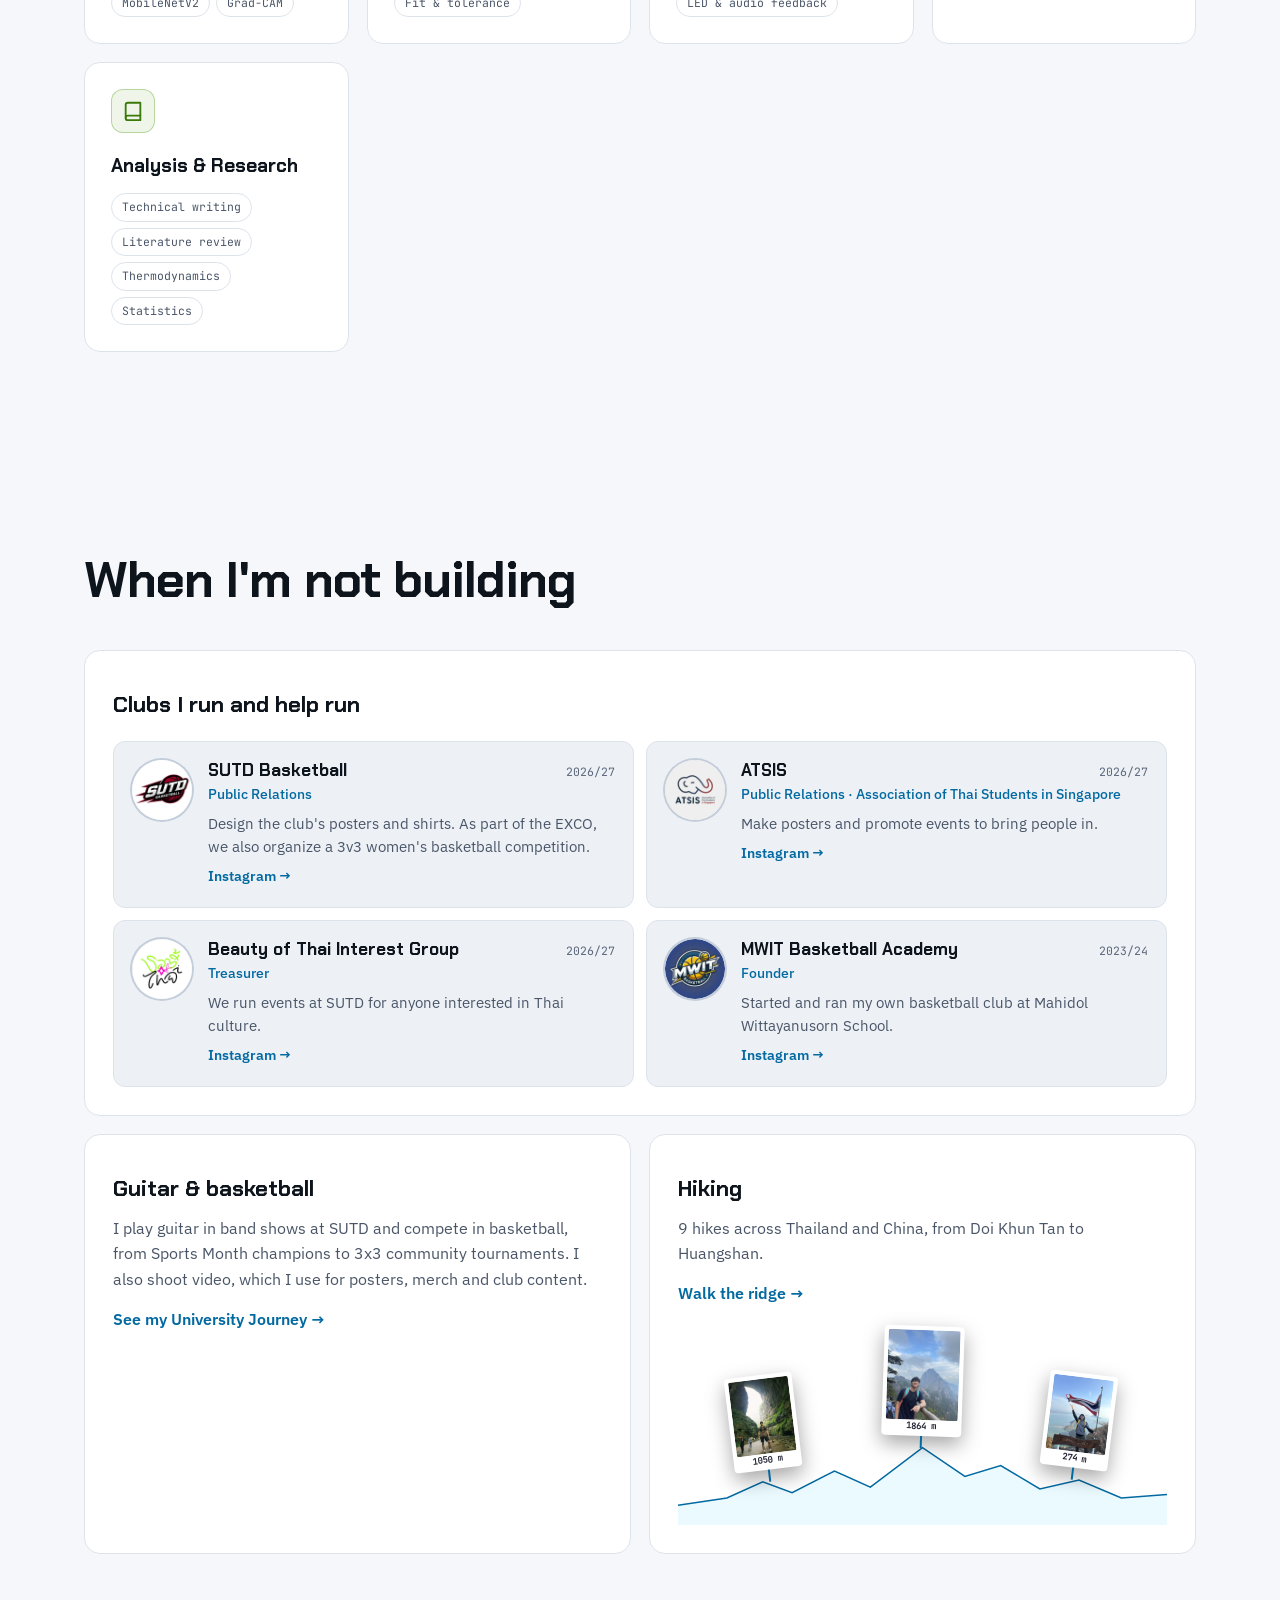
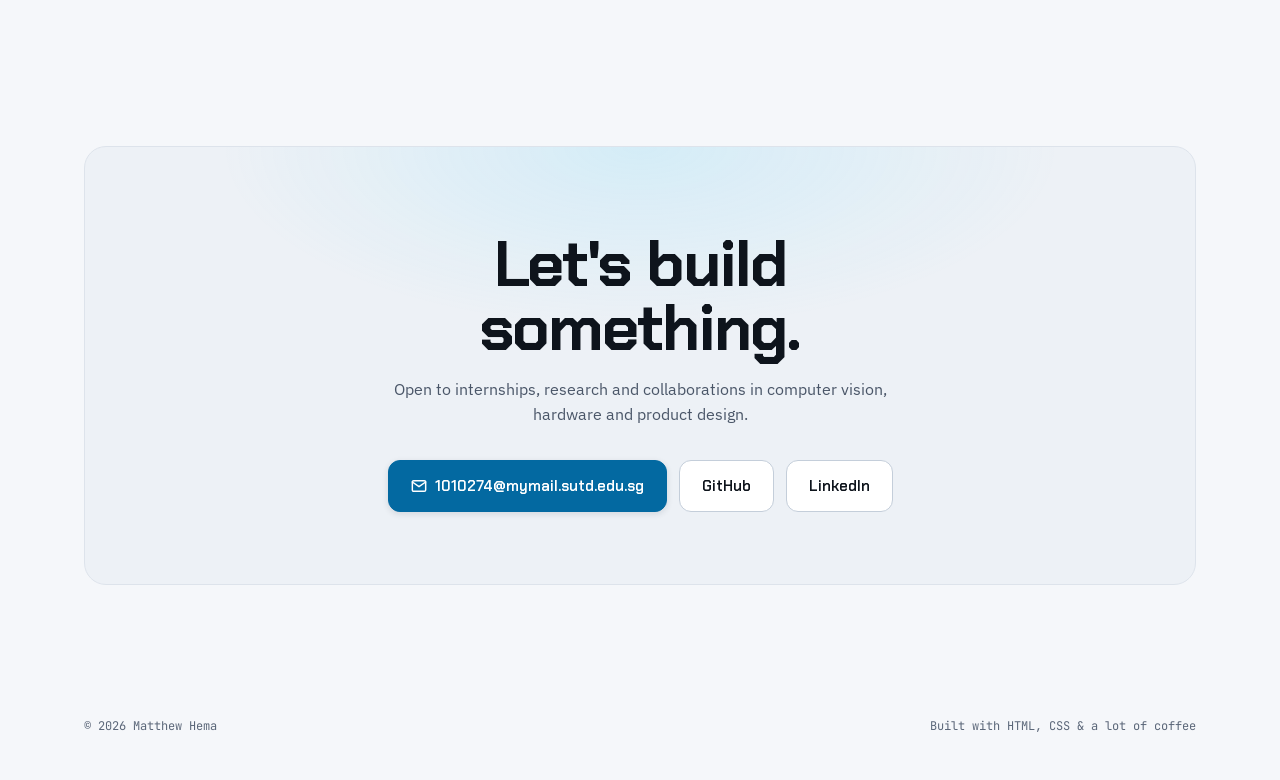
==== commit 25baa4dc: "Update downloadable resume to the latest version Co-Authored-By: Claude Opus 5.5 <noreply@anthropic." ====
--- a/index.html
+++ b/index.html
@@ -1165,7 +1165,7 @@
           <svg class="feed-resume-icon" width="16" height="16" viewBox="0 0 24 24" fill="none" stroke="currentColor" stroke-width="2.4" stroke-linecap="round" stroke-linejoin="round" aria-hidden="true"><path d="M12 4v12M6 10l6 6 6-6M5 20h14"/></svg>
           Download resume
         </span>
-        <span class="feed-resume-meta">PDF · 313 KB</span>
+        <span class="feed-resume-meta">PDF · 303 KB</span>
       </a>
     </div>
   </header>
